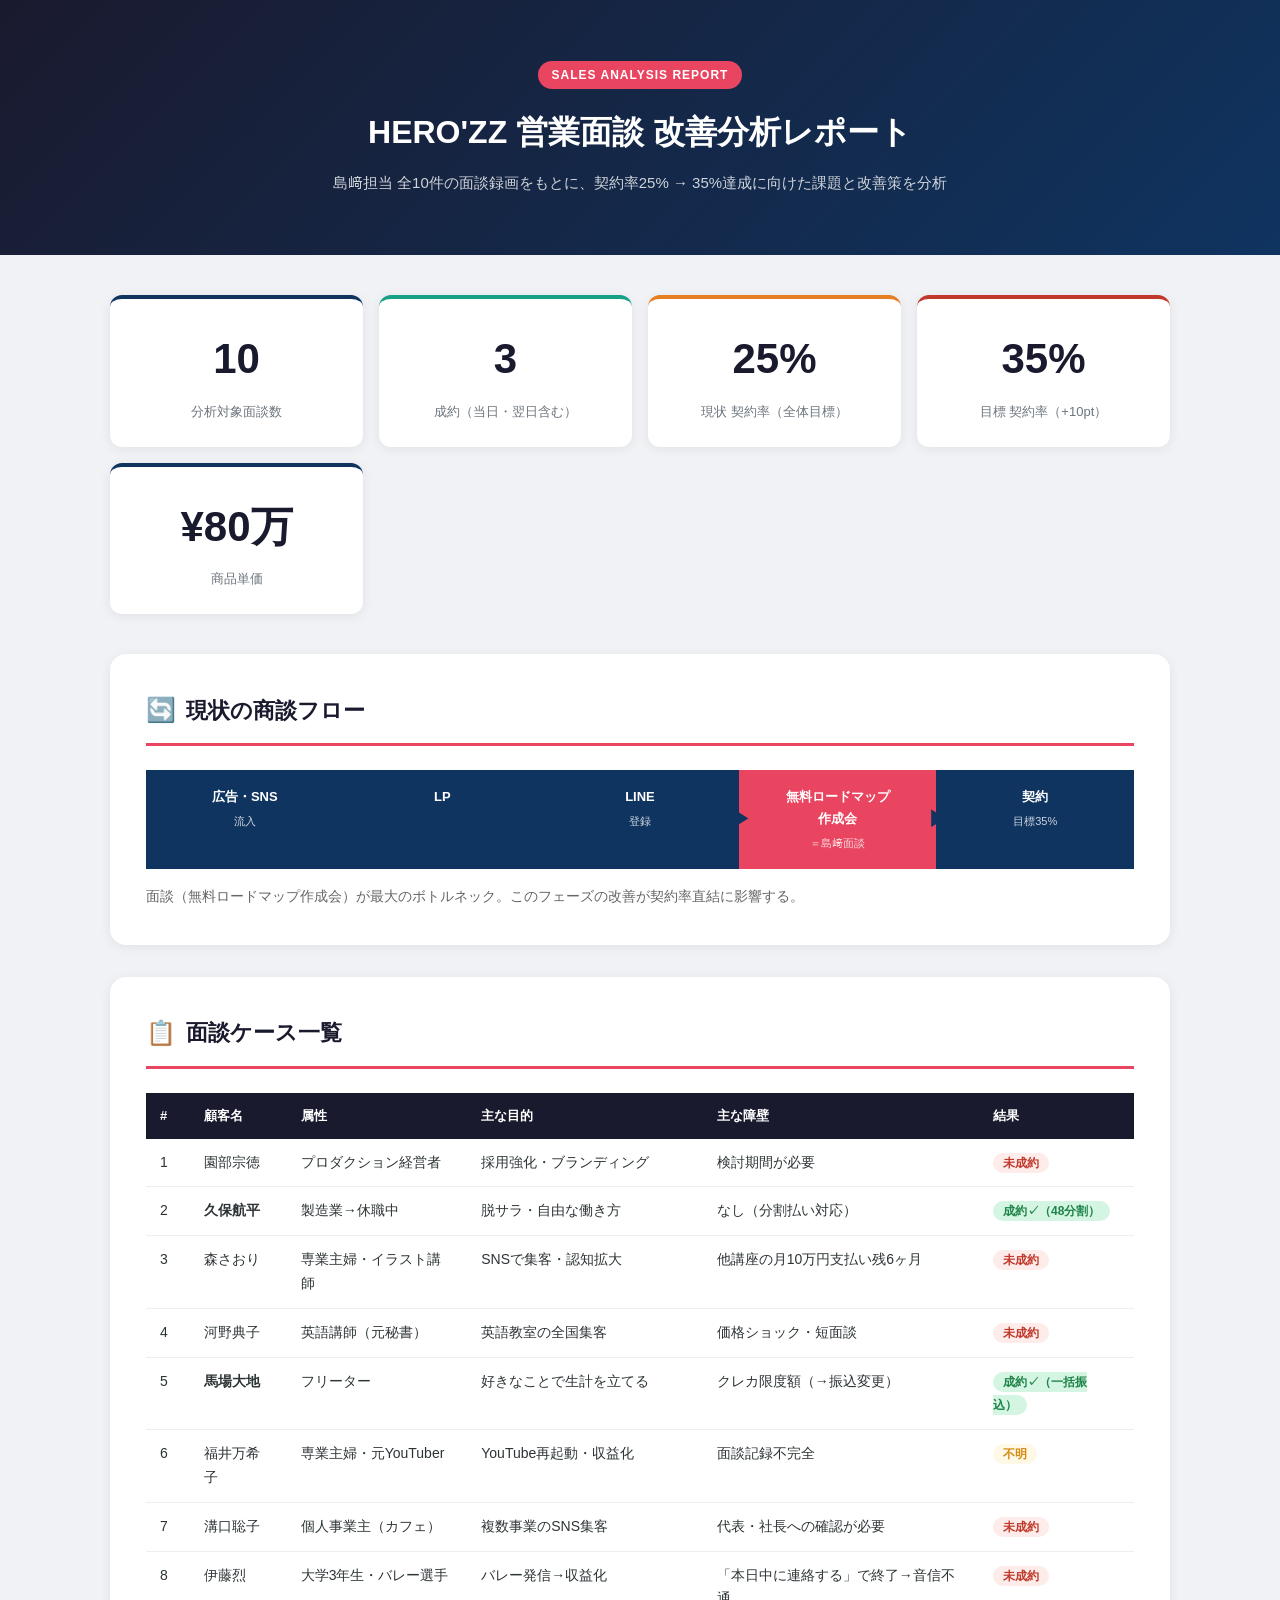
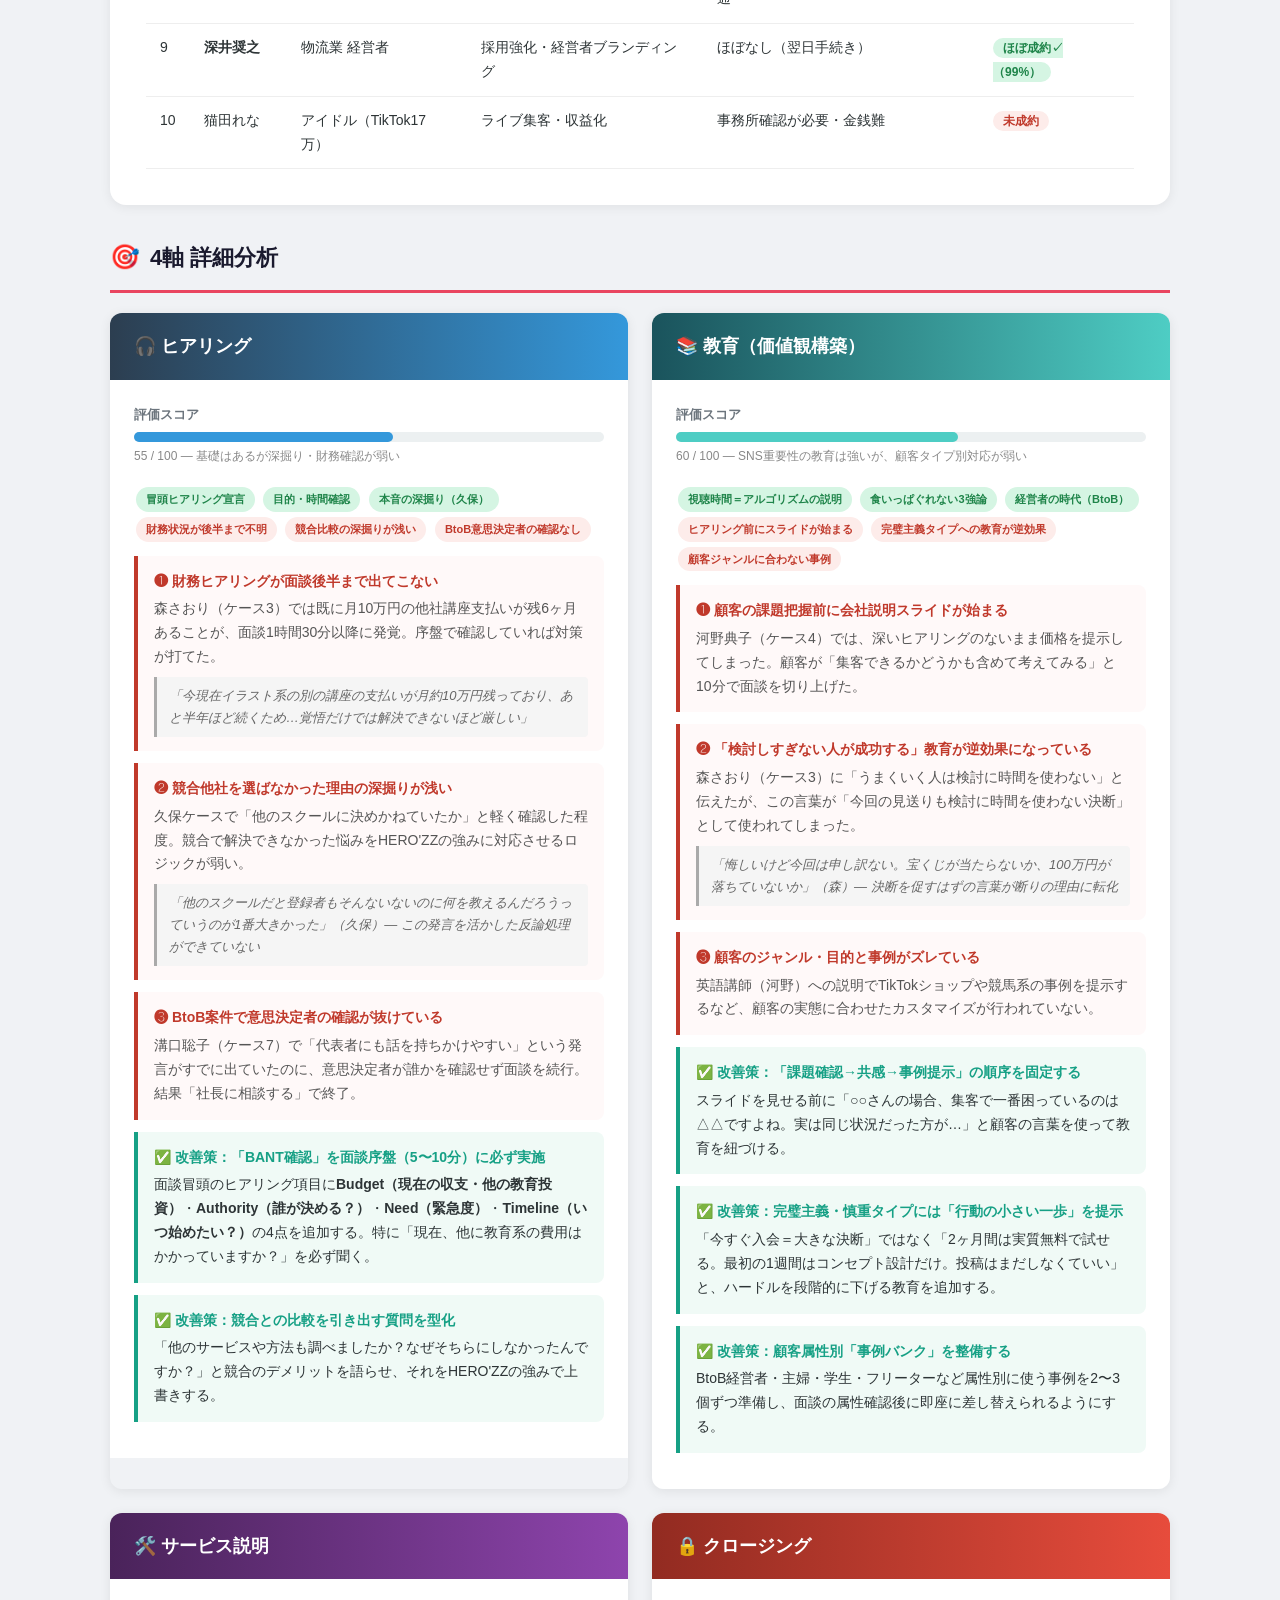
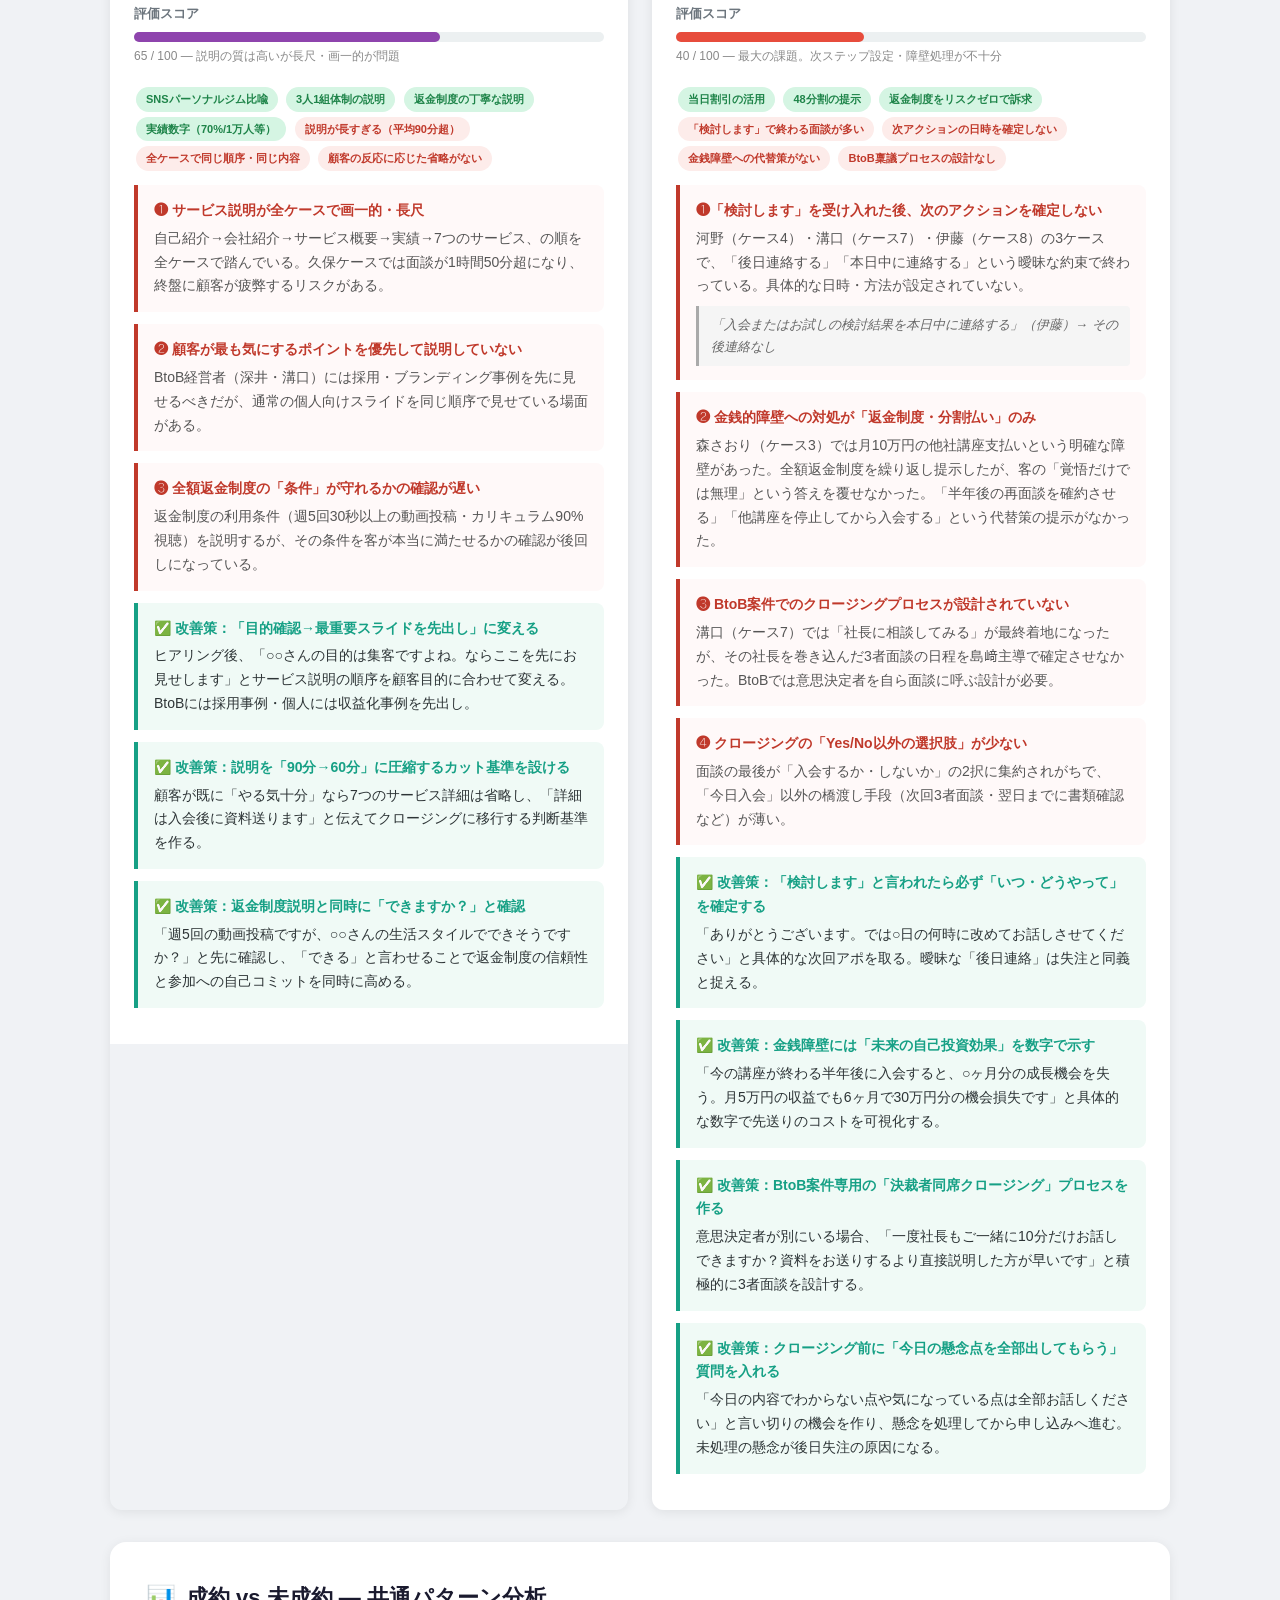
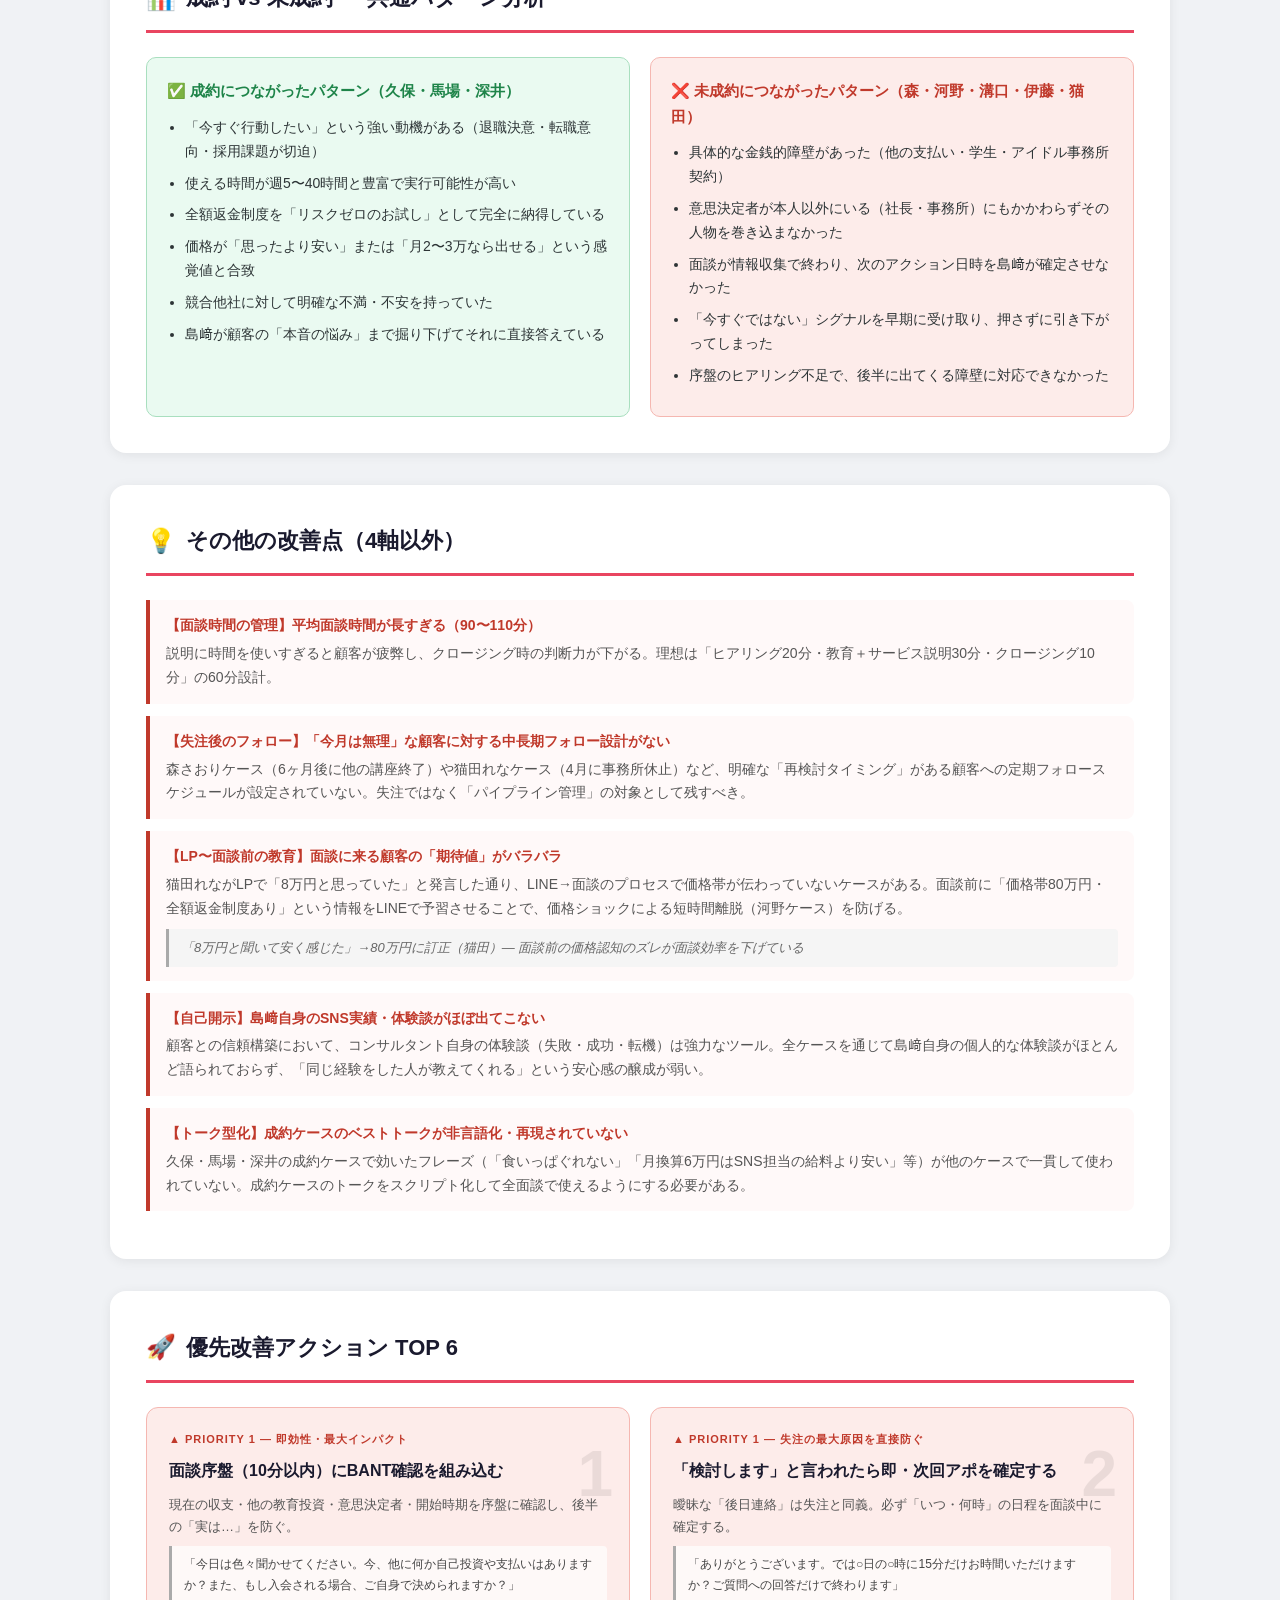
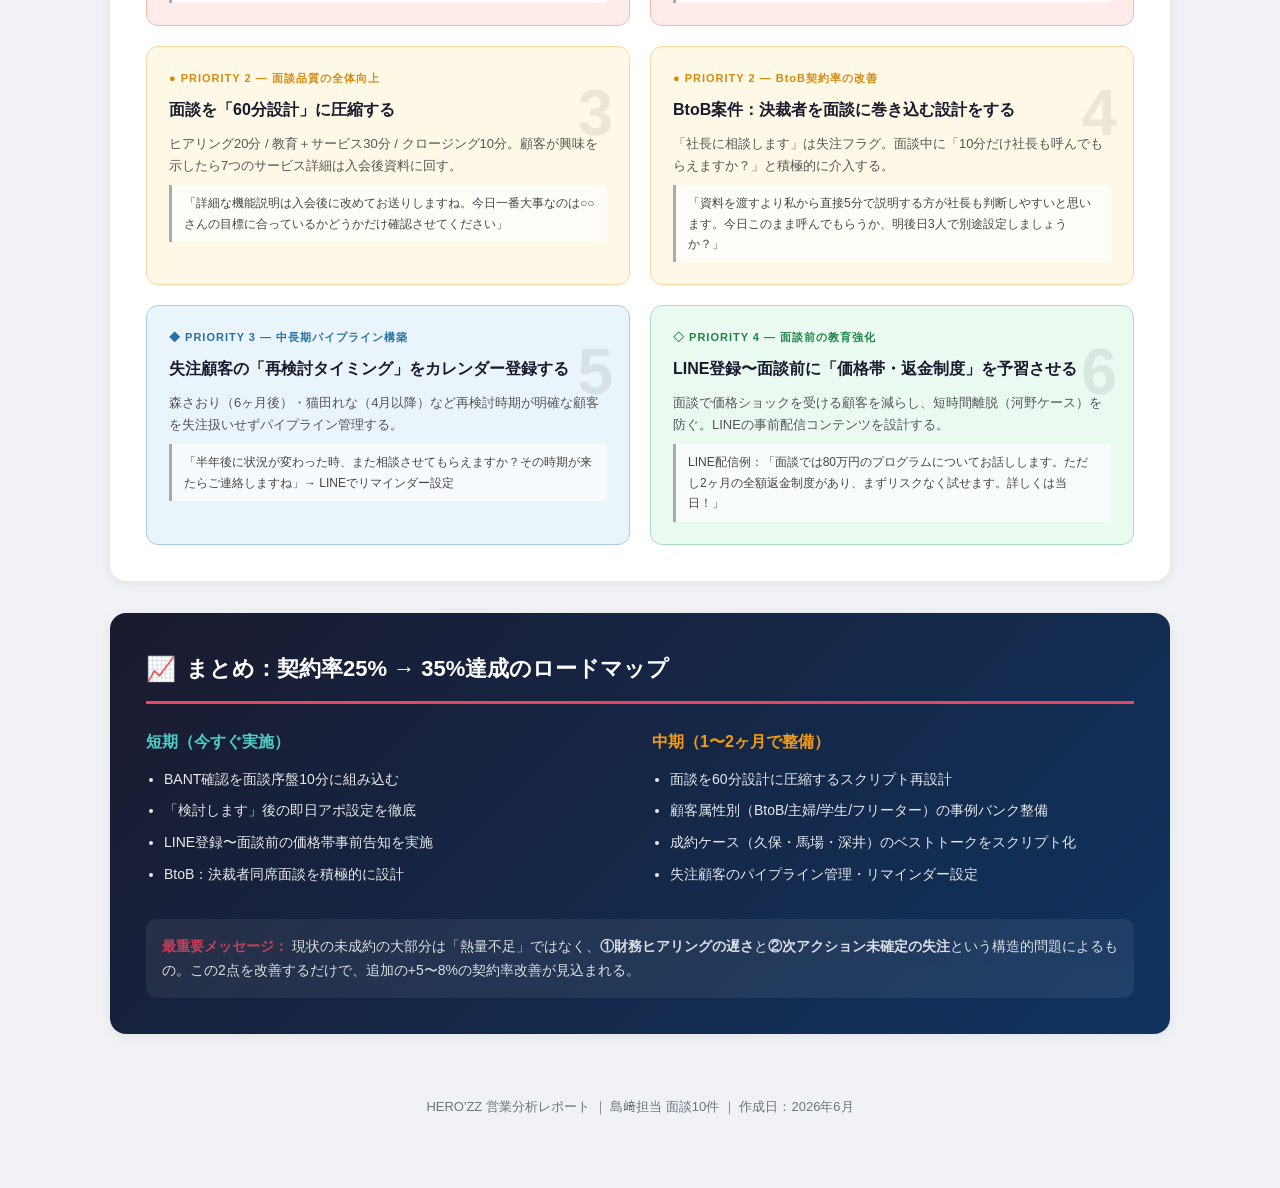
==== sales_analysis.html @ 43961b54 "Add HERO'ZZ sales analysis HTML report https://claude.ai/code/session_01P8mmA3ChrgS1FR6HqPWjvZ" ====
<!DOCTYPE html>
<html lang="ja">
<head>
  <meta charset="UTF-8">
  <meta name="viewport" content="width=device-width, initial-scale=1.0">
  <title>HERO'ZZ 営業分析レポート</title>
  <style>
    :root {
      --primary: #1a1a2e;
      --accent: #e94560;
      --accent2: #0f3460;
      --success: #16a085;
      --warning: #e67e22;
      --danger: #c0392b;
      --light: #f8f9fa;
      --gray: #6c757d;
      --border: #dee2e6;
    }
    * { box-sizing: border-box; margin: 0; padding: 0; }
    body {
      font-family: 'Hiragino Sans', 'Meiryo', sans-serif;
      background: #f0f2f5;
      color: #2d3436;
      line-height: 1.7;
    }
    /* ヘッダー */
    .hero {
      background: linear-gradient(135deg, var(--primary) 0%, var(--accent2) 100%);
      color: #fff;
      padding: 60px 40px;
      text-align: center;
    }
    .hero .badge {
      display: inline-block;
      background: var(--accent);
      color: #fff;
      font-size: 12px;
      font-weight: 700;
      padding: 4px 14px;
      border-radius: 20px;
      letter-spacing: 1px;
      margin-bottom: 16px;
    }
    .hero h1 { font-size: 32px; font-weight: 900; margin-bottom: 10px; }
    .hero p { font-size: 15px; opacity: 0.8; }

    /* コンテナ */
    .container { max-width: 1100px; margin: 0 auto; padding: 40px 20px; }

    /* KPI カード */
    .kpi-grid {
      display: grid;
      grid-template-columns: repeat(auto-fit, minmax(200px, 1fr));
      gap: 16px;
      margin-bottom: 40px;
    }
    .kpi-card {
      background: #fff;
      border-radius: 12px;
      padding: 24px;
      text-align: center;
      box-shadow: 0 2px 12px rgba(0,0,0,0.07);
      border-top: 4px solid var(--accent2);
    }
    .kpi-card.green { border-top-color: var(--success); }
    .kpi-card.orange { border-top-color: var(--warning); }
    .kpi-card.red { border-top-color: var(--danger); }
    .kpi-num { font-size: 42px; font-weight: 900; color: var(--primary); }
    .kpi-label { font-size: 13px; color: var(--gray); margin-top: 6px; }

    /* セクション */
    .section {
      background: #fff;
      border-radius: 16px;
      padding: 36px;
      margin-bottom: 32px;
      box-shadow: 0 2px 12px rgba(0,0,0,0.07);
    }
    .section-title {
      font-size: 22px;
      font-weight: 800;
      color: var(--primary);
      margin-bottom: 24px;
      padding-bottom: 12px;
      border-bottom: 3px solid var(--accent);
      display: flex;
      align-items: center;
      gap: 10px;
    }
    .section-title .icon { font-size: 24px; }

    /* 4軸カード */
    .axis-grid {
      display: grid;
      grid-template-columns: repeat(auto-fit, minmax(460px, 1fr));
      gap: 24px;
      margin-bottom: 32px;
    }
    .axis-card {
      border-radius: 12px;
      overflow: hidden;
      box-shadow: 0 2px 12px rgba(0,0,0,0.08);
    }
    .axis-header {
      padding: 18px 24px;
      color: #fff;
      font-weight: 800;
      font-size: 18px;
      display: flex;
      align-items: center;
      gap: 10px;
    }
    .axis-header.hearing { background: linear-gradient(90deg, #2c3e50, #3498db); }
    .axis-header.education { background: linear-gradient(90deg, #1a535c, #4ecdc4); }
    .axis-header.service { background: linear-gradient(90deg, #4a235a, #8e44ad); }
    .axis-header.closing { background: linear-gradient(90deg, #922b21, #e74c3c); }
    .axis-body { background: #fff; padding: 24px; }

    .score-bar-wrap { margin-bottom: 18px; }
    .score-label { font-size: 13px; font-weight: 700; color: var(--gray); margin-bottom: 6px; }
    .score-bar-bg { background: #ecf0f1; border-radius: 6px; height: 10px; }
    .score-bar { height: 10px; border-radius: 6px; }
    .score-bar.hearing { background: #3498db; }
    .score-bar.education { background: #4ecdc4; }
    .score-bar.service { background: #8e44ad; }
    .score-bar.closing { background: #e74c3c; }

    .tag { display: inline-block; font-size: 11px; font-weight: 700; padding: 3px 10px; border-radius: 20px; margin: 2px; }
    .tag.good { background: #d5f5e3; color: #1e8449; }
    .tag.bad { background: #fdecea; color: #c0392b; }

    /* 問題点リスト */
    .issue-list { list-style: none; }
    .issue-list li {
      padding: 14px 16px;
      border-left: 4px solid var(--danger);
      background: #fff9f9;
      border-radius: 0 8px 8px 0;
      margin-bottom: 12px;
      font-size: 14px;
    }
    .issue-list li .issue-title { font-weight: 800; color: var(--danger); margin-bottom: 4px; }
    .issue-list li .issue-detail { color: #555; }
    .issue-list li .quote {
      margin-top: 8px;
      background: #f5f5f5;
      border-left: 3px solid #aaa;
      padding: 8px 12px;
      font-size: 13px;
      color: #666;
      border-radius: 0 4px 4px 0;
      font-style: italic;
    }

    /* 改善策リスト */
    .improve-list { list-style: none; }
    .improve-list li {
      padding: 14px 16px;
      border-left: 4px solid var(--success);
      background: #f0faf6;
      border-radius: 0 8px 8px 0;
      margin-bottom: 12px;
      font-size: 14px;
    }
    .improve-list li .improve-title { font-weight: 800; color: var(--success); margin-bottom: 4px; }

    /* ケーステーブル */
    table { width: 100%; border-collapse: collapse; font-size: 14px; }
    th {
      background: var(--primary);
      color: #fff;
      padding: 12px 14px;
      text-align: left;
      font-size: 13px;
    }
    td { padding: 12px 14px; border-bottom: 1px solid #eee; vertical-align: top; }
    tr:hover { background: #fafafa; }
    .badge-success { background: #d5f5e3; color: #1e8449; padding: 3px 10px; border-radius: 20px; font-size: 12px; font-weight: 700; }
    .badge-fail { background: #fdecea; color: #c0392b; padding: 3px 10px; border-radius: 20px; font-size: 12px; font-weight: 700; }
    .badge-pending { background: #fef9e7; color: #d68910; padding: 3px 10px; border-radius: 20px; font-size: 12px; font-weight: 700; }

    /* パターン */
    .pattern-grid {
      display: grid;
      grid-template-columns: 1fr 1fr;
      gap: 20px;
    }
    .pattern-box {
      border-radius: 10px;
      padding: 20px;
    }
    .pattern-box.success-box { background: #eafaf1; border: 1px solid #a9dfbf; }
    .pattern-box.fail-box { background: #fdecea; border: 1px solid #f5b7b1; }
    .pattern-box h4 { font-size: 15px; font-weight: 800; margin-bottom: 12px; }
    .pattern-box h4.s { color: #1e8449; }
    .pattern-box h4.f { color: #c0392b; }
    .pattern-box ul { padding-left: 18px; font-size: 14px; }
    .pattern-box ul li { margin-bottom: 8px; }

    /* 優先改善アクション */
    .action-grid {
      display: grid;
      grid-template-columns: repeat(auto-fit, minmax(320px, 1fr));
      gap: 20px;
    }
    .action-card {
      border-radius: 12px;
      padding: 22px;
      position: relative;
      overflow: hidden;
    }
    .action-card::before {
      content: attr(data-num);
      position: absolute;
      right: 16px;
      top: 12px;
      font-size: 64px;
      font-weight: 900;
      opacity: 0.07;
      color: #000;
    }
    .action-card.p1 { background: #fdecea; border: 1px solid #f5b7b1; }
    .action-card.p2 { background: #fef9e7; border: 1px solid #fad7a0; }
    .action-card.p3 { background: #eaf4fb; border: 1px solid #a9cce3; }
    .action-card.p4 { background: #eafaf1; border: 1px solid #a9dfbf; }
    .action-card .priority { font-size: 11px; font-weight: 700; letter-spacing: 1px; margin-bottom: 8px; }
    .action-card.p1 .priority { color: #c0392b; }
    .action-card.p2 .priority { color: #d68910; }
    .action-card.p3 .priority { color: #2471a3; }
    .action-card.p4 .priority { color: #1e8449; }
    .action-card h4 { font-size: 16px; font-weight: 800; margin-bottom: 10px; color: var(--primary); }
    .action-card p { font-size: 13px; color: #555; margin-bottom: 8px; }
    .action-card .script { background: rgba(255,255,255,0.7); border-left: 3px solid #aaa; padding: 8px 12px; font-size: 12px; color: #444; border-radius: 0 4px 4px 0; margin-top: 8px; }

    /* フロー */
    .flow-wrap { overflow-x: auto; }
    .flow { display: flex; align-items: stretch; gap: 0; min-width: 700px; }
    .flow-step {
      flex: 1;
      background: var(--accent2);
      color: #fff;
      padding: 16px 14px;
      text-align: center;
      font-size: 13px;
      font-weight: 700;
      position: relative;
    }
    .flow-step::after {
      content: '▶';
      position: absolute;
      right: -12px;
      top: 50%;
      transform: translateY(-50%);
      color: var(--accent2);
      font-size: 20px;
      z-index: 2;
    }
    .flow-step:last-child::after { display: none; }
    .flow-step .sub { font-size: 11px; font-weight: 400; opacity: 0.8; margin-top: 4px; }
    .flow-step.highlight { background: var(--accent); }

    /* スコアサマリ */
    .score-summary {
      display: flex;
      gap: 12px;
      flex-wrap: wrap;
      margin-bottom: 20px;
    }
    .score-chip {
      display: flex;
      align-items: center;
      gap: 8px;
      background: #f8f9fa;
      border-radius: 8px;
      padding: 10px 16px;
      font-size: 14px;
    }
    .score-chip .num { font-size: 24px; font-weight: 900; }
    .score-chip .num.hearing { color: #3498db; }
    .score-chip .num.education { color: #4ecdc4; }
    .score-chip .num.service { color: #8e44ad; }
    .score-chip .num.closing { color: #e74c3c; }

    footer {
      text-align: center;
      padding: 30px;
      color: var(--gray);
      font-size: 13px;
    }

    @media (max-width: 768px) {
      .axis-grid { grid-template-columns: 1fr; }
      .pattern-grid { grid-template-columns: 1fr; }
      .hero h1 { font-size: 22px; }
      .section { padding: 20px; }
    }
  </style>
</head>
<body>

<div class="hero">
  <div class="badge">SALES ANALYSIS REPORT</div>
  <h1>HERO'ZZ 営業面談 改善分析レポート</h1>
  <p>島﨑担当 全10件の面談録画をもとに、契約率25% → 35%達成に向けた課題と改善策を分析</p>
</div>

<div class="container">

  <!-- KPI -->
  <div class="kpi-grid">
    <div class="kpi-card">
      <div class="kpi-num">10</div>
      <div class="kpi-label">分析対象面談数</div>
    </div>
    <div class="kpi-card green">
      <div class="kpi-num">3</div>
      <div class="kpi-label">成約（当日・翌日含む）</div>
    </div>
    <div class="kpi-card orange">
      <div class="kpi-num">25%</div>
      <div class="kpi-label">現状 契約率（全体目標）</div>
    </div>
    <div class="kpi-card red">
      <div class="kpi-num">35%</div>
      <div class="kpi-label">目標 契約率（+10pt）</div>
    </div>
    <div class="kpi-card">
      <div class="kpi-num">¥80万</div>
      <div class="kpi-label">商品単価</div>
    </div>
  </div>

  <!-- 商談フロー -->
  <div class="section">
    <div class="section-title"><span class="icon">🔄</span>現状の商談フロー</div>
    <div class="flow-wrap">
      <div class="flow">
        <div class="flow-step">広告・SNS<div class="sub">流入</div></div>
        <div class="flow-step">LP</div>
        <div class="flow-step">LINE<div class="sub">登録</div></div>
        <div class="flow-step highlight">無料ロードマップ<br>作成会<div class="sub">＝島﨑面談</div></div>
        <div class="flow-step">契約<div class="sub">目標35%</div></div>
      </div>
    </div>
    <p style="margin-top:16px; font-size:14px; color:#666;">面談（無料ロードマップ作成会）が最大のボトルネック。このフェーズの改善が契約率直結に影響する。</p>
  </div>

  <!-- 成約/未成約ケース一覧 -->
  <div class="section">
    <div class="section-title"><span class="icon">📋</span>面談ケース一覧</div>
    <table>
      <thead>
        <tr>
          <th>#</th>
          <th>顧客名</th>
          <th>属性</th>
          <th>主な目的</th>
          <th>主な障壁</th>
          <th>結果</th>
        </tr>
      </thead>
      <tbody>
        <tr>
          <td>1</td>
          <td>園部宗徳</td>
          <td>プロダクション経営者</td>
          <td>採用強化・ブランディング</td>
          <td>検討期間が必要</td>
          <td><span class="badge-fail">未成約</span></td>
        </tr>
        <tr>
          <td>2</td>
          <td><strong>久保航平</strong></td>
          <td>製造業→休職中</td>
          <td>脱サラ・自由な働き方</td>
          <td>なし（分割払い対応）</td>
          <td><span class="badge-success">成約✓（48分割）</span></td>
        </tr>
        <tr>
          <td>3</td>
          <td>森さおり</td>
          <td>専業主婦・イラスト講師</td>
          <td>SNSで集客・認知拡大</td>
          <td>他講座の月10万円支払い残6ヶ月</td>
          <td><span class="badge-fail">未成約</span></td>
        </tr>
        <tr>
          <td>4</td>
          <td>河野典子</td>
          <td>英語講師（元秘書）</td>
          <td>英語教室の全国集客</td>
          <td>価格ショック・短面談</td>
          <td><span class="badge-fail">未成約</span></td>
        </tr>
        <tr>
          <td>5</td>
          <td><strong>馬場大地</strong></td>
          <td>フリーター</td>
          <td>好きなことで生計を立てる</td>
          <td>クレカ限度額（→振込変更）</td>
          <td><span class="badge-success">成約✓（一括振込）</span></td>
        </tr>
        <tr>
          <td>6</td>
          <td>福井万希子</td>
          <td>専業主婦・元YouTuber</td>
          <td>YouTube再起動・収益化</td>
          <td>面談記録不完全</td>
          <td><span class="badge-pending">不明</span></td>
        </tr>
        <tr>
          <td>7</td>
          <td>溝口聡子</td>
          <td>個人事業主（カフェ）</td>
          <td>複数事業のSNS集客</td>
          <td>代表・社長への確認が必要</td>
          <td><span class="badge-fail">未成約</span></td>
        </tr>
        <tr>
          <td>8</td>
          <td>伊藤烈</td>
          <td>大学3年生・バレー選手</td>
          <td>バレー発信→収益化</td>
          <td>「本日中に連絡する」で終了→音信不通</td>
          <td><span class="badge-fail">未成約</span></td>
        </tr>
        <tr>
          <td>9</td>
          <td><strong>深井奨之</strong></td>
          <td>物流業 経営者</td>
          <td>採用強化・経営者ブランディング</td>
          <td>ほぼなし（翌日手続き）</td>
          <td><span class="badge-success">ほぼ成約✓（99%）</span></td>
        </tr>
        <tr>
          <td>10</td>
          <td>猫田れな</td>
          <td>アイドル（TikTok17万）</td>
          <td>ライブ集客・収益化</td>
          <td>事務所確認が必要・金銭難</td>
          <td><span class="badge-fail">未成約</span></td>
        </tr>
      </tbody>
    </table>
  </div>

  <!-- 4軸分析 -->
  <div class="section-title" style="margin-bottom:20px;"><span class="icon">🎯</span>4軸 詳細分析</div>
  <div class="axis-grid">

    <!-- ヒアリング -->
    <div class="axis-card">
      <div class="axis-header hearing">🎧 ヒアリング</div>
      <div class="axis-body">
        <div class="score-bar-wrap">
          <div class="score-label">評価スコア</div>
          <div class="score-bar-bg"><div class="score-bar hearing" style="width:55%"></div></div>
          <div style="font-size:12px; color:#888; margin-top:4px;">55 / 100 ― 基礎はあるが深掘り・財務確認が弱い</div>
        </div>
        <div style="margin-bottom:12px;">
          <span class="tag good">冒頭ヒアリング宣言</span>
          <span class="tag good">目的・時間確認</span>
          <span class="tag good">本音の深掘り（久保）</span>
          <span class="tag bad">財務状況が後半まで不明</span>
          <span class="tag bad">競合比較の深掘りが浅い</span>
          <span class="tag bad">BtoB意思決定者の確認なし</span>
        </div>

        <ul class="issue-list">
          <li>
            <div class="issue-title">❶ 財務ヒアリングが面談後半まで出てこない</div>
            <div class="issue-detail">森さおり（ケース3）では既に月10万円の他社講座支払いが残6ヶ月あることが、面談1時間30分以降に発覚。序盤で確認していれば対策が打てた。</div>
            <div class="quote">「今現在イラスト系の別の講座の支払いが月約10万円残っており、あと半年ほど続くため…覚悟だけでは解決できないほど厳しい」</div>
          </li>
          <li>
            <div class="issue-title">❷ 競合他社を選ばなかった理由の深掘りが浅い</div>
            <div class="issue-detail">久保ケースで「他のスクールに決めかねていたか」と軽く確認した程度。競合で解決できなかった悩みをHERO'ZZの強みに対応させるロジックが弱い。</div>
            <div class="quote">「他のスクールだと登録者もそんないないのに何を教えるんだろうっていうのが1番大きかった」（久保）— この発言を活かした反論処理ができていない</div>
          </li>
          <li>
            <div class="issue-title">❸ BtoB案件で意思決定者の確認が抜けている</div>
            <div class="issue-detail">溝口聡子（ケース7）で「代表者にも話を持ちかけやすい」という発言がすでに出ていたのに、意思決定者が誰かを確認せず面談を続行。結果「社長に相談する」で終了。</div>
          </li>
        </ul>

        <ul class="improve-list">
          <li>
            <div class="improve-title">✅ 改善策：「BANT確認」を面談序盤（5〜10分）に必ず実施</div>
            面談冒頭のヒアリング項目に<strong>Budget（現在の収支・他の教育投資）</strong>・<strong>Authority（誰が決める？）</strong>・<strong>Need（緊急度）</strong>・<strong>Timeline（いつ始めたい？）</strong>の4点を追加する。特に「現在、他に教育系の費用はかかっていますか？」を必ず聞く。
          </li>
          <li>
            <div class="improve-title">✅ 改善策：競合との比較を引き出す質問を型化</div>
            「他のサービスや方法も調べましたか？なぜそちらにしなかったんですか？」と競合のデメリットを語らせ、それをHERO'ZZの強みで上書きする。
          </li>
        </ul>
      </div>
    </div>

    <!-- 教育 -->
    <div class="axis-card">
      <div class="axis-header education">📚 教育（価値観構築）</div>
      <div class="axis-body">
        <div class="score-bar-wrap">
          <div class="score-label">評価スコア</div>
          <div class="score-bar-bg"><div class="score-bar education" style="width:60%"></div></div>
          <div style="font-size:12px; color:#888; margin-top:4px;">60 / 100 ― SNS重要性の教育は強いが、顧客タイプ別対応が弱い</div>
        </div>
        <div style="margin-bottom:12px;">
          <span class="tag good">視聴時間＝アルゴリズムの説明</span>
          <span class="tag good">食いっぱぐれない3強論</span>
          <span class="tag good">経営者の時代（BtoB）</span>
          <span class="tag bad">ヒアリング前にスライドが始まる</span>
          <span class="tag bad">完璧主義タイプへの教育が逆効果</span>
          <span class="tag bad">顧客ジャンルに合わない事例</span>
        </div>

        <ul class="issue-list">
          <li>
            <div class="issue-title">❶ 顧客の課題把握前に会社説明スライドが始まる</div>
            <div class="issue-detail">河野典子（ケース4）では、深いヒアリングのないまま価格を提示してしまった。顧客が「集客できるかどうかも含めて考えてみる」と10分で面談を切り上げた。</div>
          </li>
          <li>
            <div class="issue-title">❷ 「検討しすぎない人が成功する」教育が逆効果になっている</div>
            <div class="issue-detail">森さおり（ケース3）に「うまくいく人は検討に時間を使わない」と伝えたが、この言葉が「今回の見送りも検討に時間を使わない決断」として使われてしまった。</div>
            <div class="quote">「悔しいけど今回は申し訳ない。宝くじが当たらないか、100万円が落ちていないか」（森）— 決断を促すはずの言葉が断りの理由に転化</div>
          </li>
          <li>
            <div class="issue-title">❸ 顧客のジャンル・目的と事例がズレている</div>
            <div class="issue-detail">英語講師（河野）への説明でTikTokショップや競馬系の事例を提示するなど、顧客の実態に合わせたカスタマイズが行われていない。</div>
          </li>
        </ul>

        <ul class="improve-list">
          <li>
            <div class="improve-title">✅ 改善策：「課題確認→共感→事例提示」の順序を固定する</div>
            スライドを見せる前に「○○さんの場合、集客で一番困っているのは△△ですよね。実は同じ状況だった方が…」と顧客の言葉を使って教育を紐づける。
          </li>
          <li>
            <div class="improve-title">✅ 改善策：完璧主義・慎重タイプには「行動の小さい一歩」を提示</div>
            「今すぐ入会＝大きな決断」ではなく「2ヶ月間は実質無料で試せる。最初の1週間はコンセプト設計だけ。投稿はまだしなくていい」と、ハードルを段階的に下げる教育を追加する。
          </li>
          <li>
            <div class="improve-title">✅ 改善策：顧客属性別「事例バンク」を整備する</div>
            BtoB経営者・主婦・学生・フリーターなど属性別に使う事例を2〜3個ずつ準備し、面談の属性確認後に即座に差し替えられるようにする。
          </li>
        </ul>
      </div>
    </div>

    <!-- サービス説明 -->
    <div class="axis-card">
      <div class="axis-header service">🛠️ サービス説明</div>
      <div class="axis-body">
        <div class="score-bar-wrap">
          <div class="score-label">評価スコア</div>
          <div class="score-bar-bg"><div class="score-bar service" style="width:65%"></div></div>
          <div style="font-size:12px; color:#888; margin-top:4px;">65 / 100 ― 説明の質は高いが長尺・画一的が問題</div>
        </div>
        <div style="margin-bottom:12px;">
          <span class="tag good">SNSパーソナルジム比喩</span>
          <span class="tag good">3人1組体制の説明</span>
          <span class="tag good">返金制度の丁寧な説明</span>
          <span class="tag good">実績数字（70%/1万人等）</span>
          <span class="tag bad">説明が長すぎる（平均90分超）</span>
          <span class="tag bad">全ケースで同じ順序・同じ内容</span>
          <span class="tag bad">顧客の反応に応じた省略がない</span>
        </div>

        <ul class="issue-list">
          <li>
            <div class="issue-title">❶ サービス説明が全ケースで画一的・長尺</div>
            <div class="issue-detail">自己紹介→会社紹介→サービス概要→実績→7つのサービス、の順を全ケースで踏んでいる。久保ケースでは面談が1時間50分超になり、終盤に顧客が疲弊するリスクがある。</div>
          </li>
          <li>
            <div class="issue-title">❷ 顧客が最も気にするポイントを優先して説明していない</div>
            <div class="issue-detail">BtoB経営者（深井・溝口）には採用・ブランディング事例を先に見せるべきだが、通常の個人向けスライドを同じ順序で見せている場面がある。</div>
          </li>
          <li>
            <div class="issue-title">❸ 全額返金制度の「条件」が守れるかの確認が遅い</div>
            <div class="issue-detail">返金制度の利用条件（週5回30秒以上の動画投稿・カリキュラム90%視聴）を説明するが、その条件を客が本当に満たせるかの確認が後回しになっている。</div>
          </li>
        </ul>

        <ul class="improve-list">
          <li>
            <div class="improve-title">✅ 改善策：「目的確認→最重要スライドを先出し」に変える</div>
            ヒアリング後、「○○さんの目的は集客ですよね。ならここを先にお見せします」とサービス説明の順序を顧客目的に合わせて変える。BtoBには採用事例・個人には収益化事例を先出し。
          </li>
          <li>
            <div class="improve-title">✅ 改善策：説明を「90分→60分」に圧縮するカット基準を設ける</div>
            顧客が既に「やる気十分」なら7つのサービス詳細は省略し、「詳細は入会後に資料送ります」と伝えてクロージングに移行する判断基準を作る。
          </li>
          <li>
            <div class="improve-title">✅ 改善策：返金制度説明と同時に「できますか？」と確認</div>
            「週5回の動画投稿ですが、○○さんの生活スタイルでできそうですか？」と先に確認し、「できる」と言わせることで返金制度の信頼性と参加への自己コミットを同時に高める。
          </li>
        </ul>
      </div>
    </div>

    <!-- クロージング -->
    <div class="axis-card">
      <div class="axis-header closing">🔒 クロージング</div>
      <div class="axis-body">
        <div class="score-bar-wrap">
          <div class="score-label">評価スコア</div>
          <div class="score-bar-bg"><div class="score-bar closing" style="width:40%"></div></div>
          <div style="font-size:12px; color:#888; margin-top:4px;">40 / 100 ― 最大の課題。次ステップ設定・障壁処理が不十分</div>
        </div>
        <div style="margin-bottom:12px;">
          <span class="tag good">当日割引の活用</span>
          <span class="tag good">48分割の提示</span>
          <span class="tag good">返金制度をリスクゼロで訴求</span>
          <span class="tag bad">「検討します」で終わる面談が多い</span>
          <span class="tag bad">次アクションの日時を確定しない</span>
          <span class="tag bad">金銭障壁への代替策がない</span>
          <span class="tag bad">BtoB稟議プロセスの設計なし</span>
        </div>

        <ul class="issue-list">
          <li>
            <div class="issue-title">❶「検討します」を受け入れた後、次のアクションを確定しない</div>
            <div class="issue-detail">河野（ケース4）・溝口（ケース7）・伊藤（ケース8）の3ケースで、「後日連絡する」「本日中に連絡する」という曖昧な約束で終わっている。具体的な日時・方法が設定されていない。</div>
            <div class="quote">「入会またはお試しの検討結果を本日中に連絡する」（伊藤）→ その後連絡なし</div>
          </li>
          <li>
            <div class="issue-title">❷ 金銭的障壁への対処が「返金制度・分割払い」のみ</div>
            <div class="issue-detail">森さおり（ケース3）では月10万円の他社講座支払いという明確な障壁があった。全額返金制度を繰り返し提示したが、客の「覚悟だけでは無理」という答えを覆せなかった。「半年後の再面談を確約させる」「他講座を停止してから入会する」という代替策の提示がなかった。</div>
          </li>
          <li>
            <div class="issue-title">❸ BtoB案件でのクロージングプロセスが設計されていない</div>
            <div class="issue-detail">溝口（ケース7）では「社長に相談してみる」が最終着地になったが、その社長を巻き込んだ3者面談の日程を島﨑主導で確定させなかった。BtoBでは意思決定者を自ら面談に呼ぶ設計が必要。</div>
          </li>
          <li>
            <div class="issue-title">❹ クロージングの「Yes/No以外の選択肢」が少ない</div>
            <div class="issue-detail">面談の最後が「入会するか・しないか」の2択に集約されがちで、「今日入会」以外の橋渡し手段（次回3者面談・翌日までに書類確認など）が薄い。</div>
          </li>
        </ul>

        <ul class="improve-list">
          <li>
            <div class="improve-title">✅ 改善策：「検討します」と言われたら必ず「いつ・どうやって」を確定する</div>
            「ありがとうございます。では○日の何時に改めてお話しさせてください」と具体的な次回アポを取る。曖昧な「後日連絡」は失注と同義と捉える。
          </li>
          <li>
            <div class="improve-title">✅ 改善策：金銭障壁には「未来の自己投資効果」を数字で示す</div>
            「今の講座が終わる半年後に入会すると、○ヶ月分の成長機会を失う。月5万円の収益でも6ヶ月で30万円分の機会損失です」と具体的な数字で先送りのコストを可視化する。
          </li>
          <li>
            <div class="improve-title">✅ 改善策：BtoB案件専用の「決裁者同席クロージング」プロセスを作る</div>
            意思決定者が別にいる場合、「一度社長もご一緒に10分だけお話しできますか？資料をお送りするより直接説明した方が早いです」と積極的に3者面談を設計する。
          </li>
          <li>
            <div class="improve-title">✅ 改善策：クロージング前に「今日の懸念点を全部出してもらう」質問を入れる</div>
            「今日の内容でわからない点や気になっている点は全部お話しください」と言い切りの機会を作り、懸念を処理してから申し込みへ進む。未処理の懸念が後日失注の原因になる。
          </li>
        </ul>
      </div>
    </div>

  </div><!-- /axis-grid -->

  <!-- 成約・未成約のパターン -->
  <div class="section">
    <div class="section-title"><span class="icon">📊</span>成約 vs 未成約 — 共通パターン分析</div>
    <div class="pattern-grid">
      <div class="pattern-box success-box">
        <h4 class="s">✅ 成約につながったパターン（久保・馬場・深井）</h4>
        <ul>
          <li>「今すぐ行動したい」という強い動機がある（退職決意・転職意向・採用課題が切迫）</li>
          <li>使える時間が週5〜40時間と豊富で実行可能性が高い</li>
          <li>全額返金制度を「リスクゼロのお試し」として完全に納得している</li>
          <li>価格が「思ったより安い」または「月2〜3万なら出せる」という感覚値と合致</li>
          <li>競合他社に対して明確な不満・不安を持っていた</li>
          <li>島﨑が顧客の「本音の悩み」まで掘り下げてそれに直接答えている</li>
        </ul>
      </div>
      <div class="pattern-box fail-box">
        <h4 class="f">❌ 未成約につながったパターン（森・河野・溝口・伊藤・猫田）</h4>
        <ul>
          <li>具体的な金銭的障壁があった（他の支払い・学生・アイドル事務所契約）</li>
          <li>意思決定者が本人以外にいる（社長・事務所）にもかかわらずその人物を巻き込まなかった</li>
          <li>面談が情報収集で終わり、次のアクション日時を島﨑が確定させなかった</li>
          <li>「今すぐではない」シグナルを早期に受け取り、押さずに引き下がってしまった</li>
          <li>序盤のヒアリング不足で、後半に出てくる障壁に対応できなかった</li>
        </ul>
      </div>
    </div>
  </div>

  <!-- その他の改善点 -->
  <div class="section">
    <div class="section-title"><span class="icon">💡</span>その他の改善点（4軸以外）</div>
    <ul class="issue-list">
      <li>
        <div class="issue-title">【面談時間の管理】平均面談時間が長すぎる（90〜110分）</div>
        <div class="issue-detail">説明に時間を使いすぎると顧客が疲弊し、クロージング時の判断力が下がる。理想は「ヒアリング20分・教育＋サービス説明30分・クロージング10分」の60分設計。</div>
      </li>
      <li>
        <div class="issue-title">【失注後のフォロー】「今月は無理」な顧客に対する中長期フォロー設計がない</div>
        <div class="issue-detail">森さおりケース（6ヶ月後に他の講座終了）や猫田れなケース（4月に事務所休止）など、明確な「再検討タイミング」がある顧客への定期フォロースケジュールが設定されていない。失注ではなく「パイプライン管理」の対象として残すべき。</div>
      </li>
      <li>
        <div class="issue-title">【LP〜面談前の教育】面談に来る顧客の「期待値」がバラバラ</div>
        <div class="issue-detail">猫田れながLPで「8万円と思っていた」と発言した通り、LINE→面談のプロセスで価格帯が伝わっていないケースがある。面談前に「価格帯80万円・全額返金制度あり」という情報をLINEで予習させることで、価格ショックによる短時間離脱（河野ケース）を防げる。</div>
        <div class="quote">「8万円と聞いて安く感じた」→80万円に訂正（猫田）― 面談前の価格認知のズレが面談効率を下げている</div>
      </li>
      <li>
        <div class="issue-title">【自己開示】島﨑自身のSNS実績・体験談がほぼ出てこない</div>
        <div class="issue-detail">顧客との信頼構築において、コンサルタント自身の体験談（失敗・成功・転機）は強力なツール。全ケースを通じて島﨑自身の個人的な体験談がほとんど語られておらず、「同じ経験をした人が教えてくれる」という安心感の醸成が弱い。</div>
      </li>
      <li>
        <div class="issue-title">【トーク型化】成約ケースのベストトークが非言語化・再現されていない</div>
        <div class="issue-detail">久保・馬場・深井の成約ケースで効いたフレーズ（「食いっぱぐれない」「月換算6万円はSNS担当の給料より安い」等）が他のケースで一貫して使われていない。成約ケースのトークをスクリプト化して全面談で使えるようにする必要がある。</div>
      </li>
    </ul>
  </div>

  <!-- 優先改善アクション -->
  <div class="section">
    <div class="section-title"><span class="icon">🚀</span>優先改善アクション TOP 6</div>
    <div class="action-grid">

      <div class="action-card p1" data-num="1">
        <div class="priority">▲ PRIORITY 1 — 即効性・最大インパクト</div>
        <h4>面談序盤（10分以内）にBANT確認を組み込む</h4>
        <p>現在の収支・他の教育投資・意思決定者・開始時期を序盤に確認し、後半の「実は…」を防ぐ。</p>
        <div class="script">「今日は色々聞かせてください。今、他に何か自己投資や支払いはありますか？また、もし入会される場合、ご自身で決められますか？」</div>
      </div>

      <div class="action-card p1" data-num="2">
        <div class="priority">▲ PRIORITY 1 — 失注の最大原因を直接防ぐ</div>
        <h4>「検討します」と言われたら即・次回アポを確定する</h4>
        <p>曖昧な「後日連絡」は失注と同義。必ず「いつ・何時」の日程を面談中に確定する。</p>
        <div class="script">「ありがとうございます。では○日の○時に15分だけお時間いただけますか？ご質問への回答だけで終わります」</div>
      </div>

      <div class="action-card p2" data-num="3">
        <div class="priority">● PRIORITY 2 — 面談品質の全体向上</div>
        <h4>面談を「60分設計」に圧縮する</h4>
        <p>ヒアリング20分 / 教育＋サービス30分 / クロージング10分。顧客が興味を示したら7つのサービス詳細は入会後資料に回す。</p>
        <div class="script">「詳細な機能説明は入会後に改めてお送りしますね。今日一番大事なのは○○さんの目標に合っているかどうかだけ確認させてください」</div>
      </div>

      <div class="action-card p2" data-num="4">
        <div class="priority">● PRIORITY 2 — BtoB契約率の改善</div>
        <h4>BtoB案件：決裁者を面談に巻き込む設計をする</h4>
        <p>「社長に相談します」は失注フラグ。面談中に「10分だけ社長も呼んでもらえますか？」と積極的に介入する。</p>
        <div class="script">「資料を渡すより私から直接5分で説明する方が社長も判断しやすいと思います。今日このまま呼んでもらうか、明後日3人で別途設定しましょうか？」</div>
      </div>

      <div class="action-card p3" data-num="5">
        <div class="priority">◆ PRIORITY 3 — 中長期パイプライン構築</div>
        <h4>失注顧客の「再検討タイミング」をカレンダー登録する</h4>
        <p>森さおり（6ヶ月後）・猫田れな（4月以降）など再検討時期が明確な顧客を失注扱いせずパイプライン管理する。</p>
        <div class="script">「半年後に状況が変わった時、また相談させてもらえますか？その時期が来たらご連絡しますね」→ LINEでリマインダー設定</div>
      </div>

      <div class="action-card p4" data-num="6">
        <div class="priority">◇ PRIORITY 4 — 面談前の教育強化</div>
        <h4>LINE登録〜面談前に「価格帯・返金制度」を予習させる</h4>
        <p>面談で価格ショックを受ける顧客を減らし、短時間離脱（河野ケース）を防ぐ。LINEの事前配信コンテンツを設計する。</p>
        <div class="script">LINE配信例：「面談では80万円のプログラムについてお話しします。ただし2ヶ月の全額返金制度があり、まずリスクなく試せます。詳しくは当日！」</div>
      </div>

    </div>
  </div>

  <!-- まとめ -->
  <div class="section" style="background: linear-gradient(135deg, #1a1a2e 0%, #0f3460 100%); color: #fff;">
    <div class="section-title" style="color:#fff; border-bottom-color: #e94560;">
      <span class="icon">📈</span>まとめ：契約率25% → 35%達成のロードマップ
    </div>
    <div style="display:grid; grid-template-columns: 1fr 1fr; gap:24px; margin-top:8px;">
      <div>
        <h4 style="color:#4ecdc4; margin-bottom:12px; font-size:16px;">短期（今すぐ実施）</h4>
        <ul style="font-size:14px; padding-left:18px; opacity:0.9;">
          <li style="margin-bottom:8px;">BANT確認を面談序盤10分に組み込む</li>
          <li style="margin-bottom:8px;">「検討します」後の即日アポ設定を徹底</li>
          <li style="margin-bottom:8px;">LINE登録〜面談前の価格帯事前告知を実施</li>
          <li style="margin-bottom:8px;">BtoB：決裁者同席面談を積極的に設計</li>
        </ul>
      </div>
      <div>
        <h4 style="color:#f39c12; margin-bottom:12px; font-size:16px;">中期（1〜2ヶ月で整備）</h4>
        <ul style="font-size:14px; padding-left:18px; opacity:0.9;">
          <li style="margin-bottom:8px;">面談を60分設計に圧縮するスクリプト再設計</li>
          <li style="margin-bottom:8px;">顧客属性別（BtoB/主婦/学生/フリーター）の事例バンク整備</li>
          <li style="margin-bottom:8px;">成約ケース（久保・馬場・深井）のベストトークをスクリプト化</li>
          <li style="margin-bottom:8px;">失注顧客のパイプライン管理・リマインダー設定</li>
        </ul>
      </div>
    </div>
    <div style="margin-top:24px; padding:16px; background:rgba(255,255,255,0.08); border-radius:10px; font-size:14px; opacity:0.85;">
      <strong style="color:#e94560;">最重要メッセージ：</strong> 現状の未成約の大部分は「熱量不足」ではなく、<strong>①財務ヒアリングの遅さ</strong>と<strong>②次アクション未確定の失注</strong>という構造的問題によるもの。この2点を改善するだけで、追加の+5〜8%の契約率改善が見込まれる。
    </div>
  </div>

  <footer>HERO'ZZ 営業分析レポート ｜ 島﨑担当 面談10件 ｜ 作成日：2026年6月</footer>

</div>
</body>
</html>
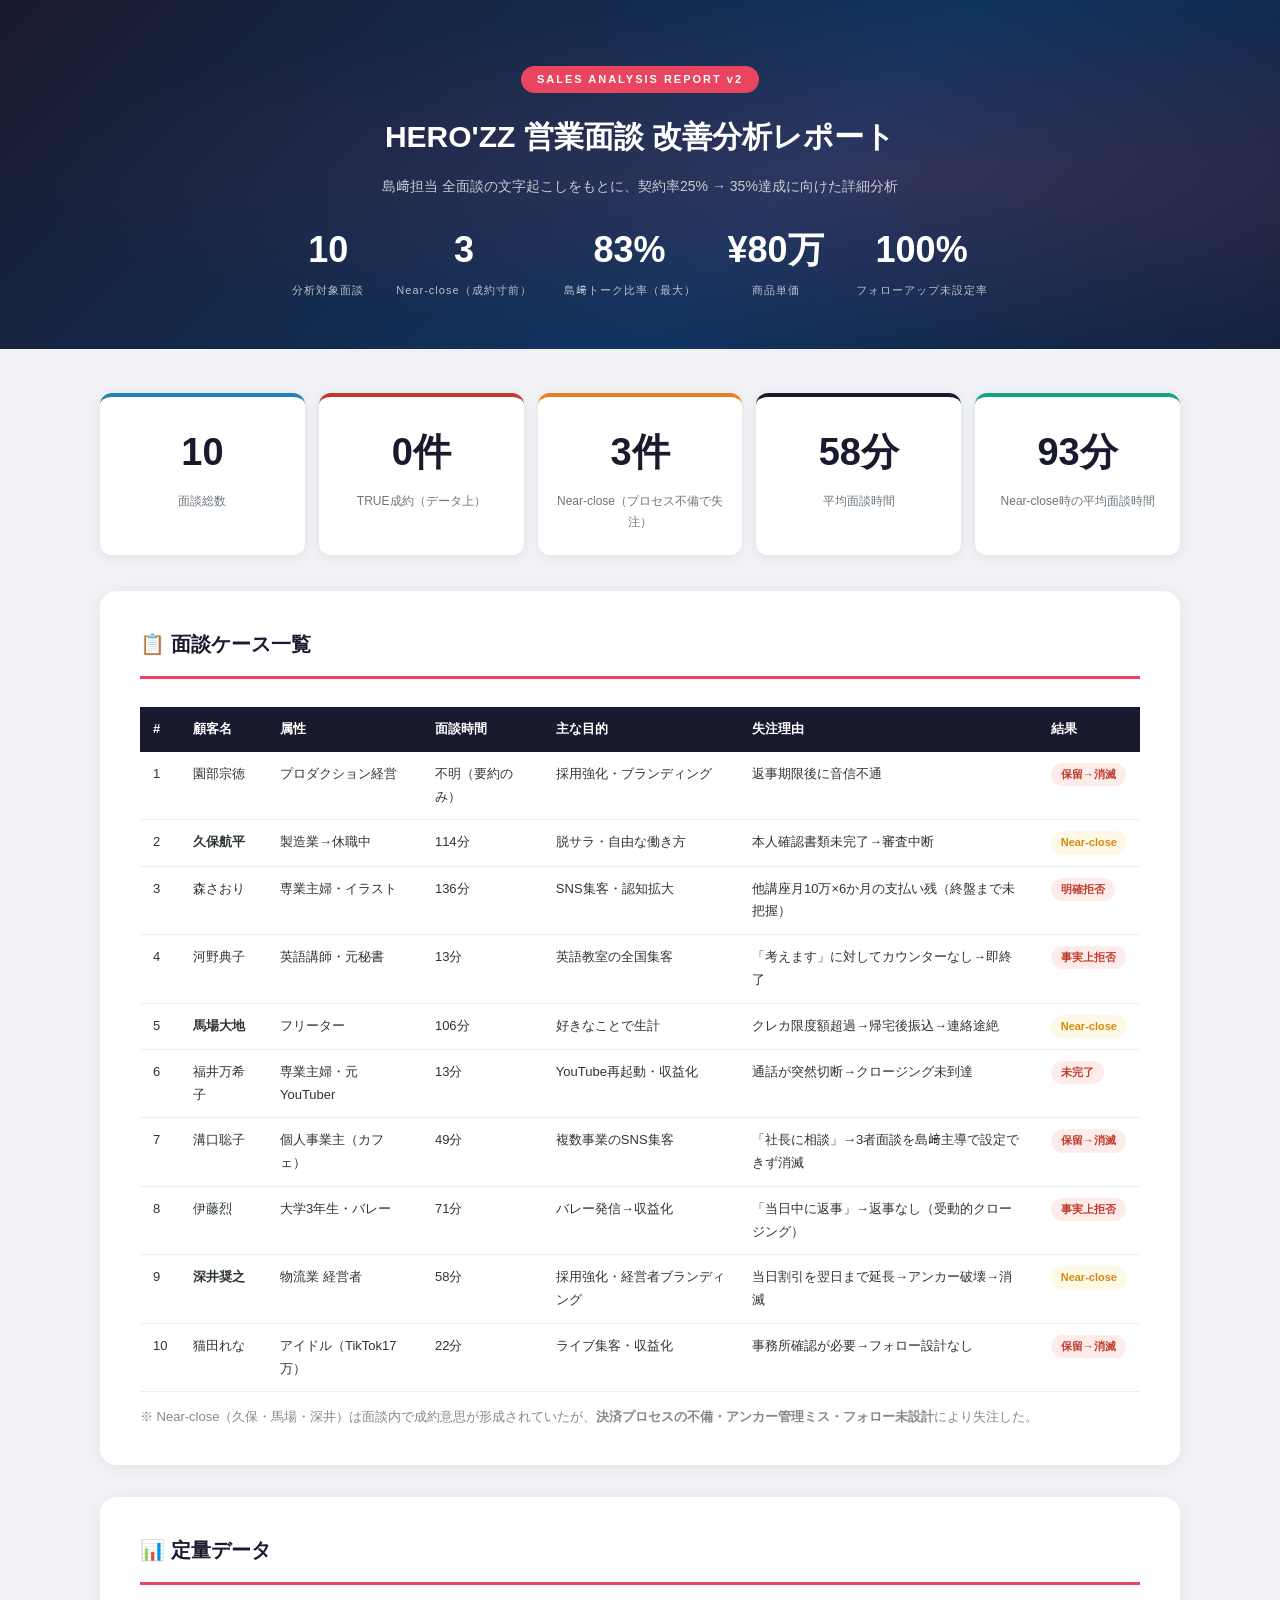
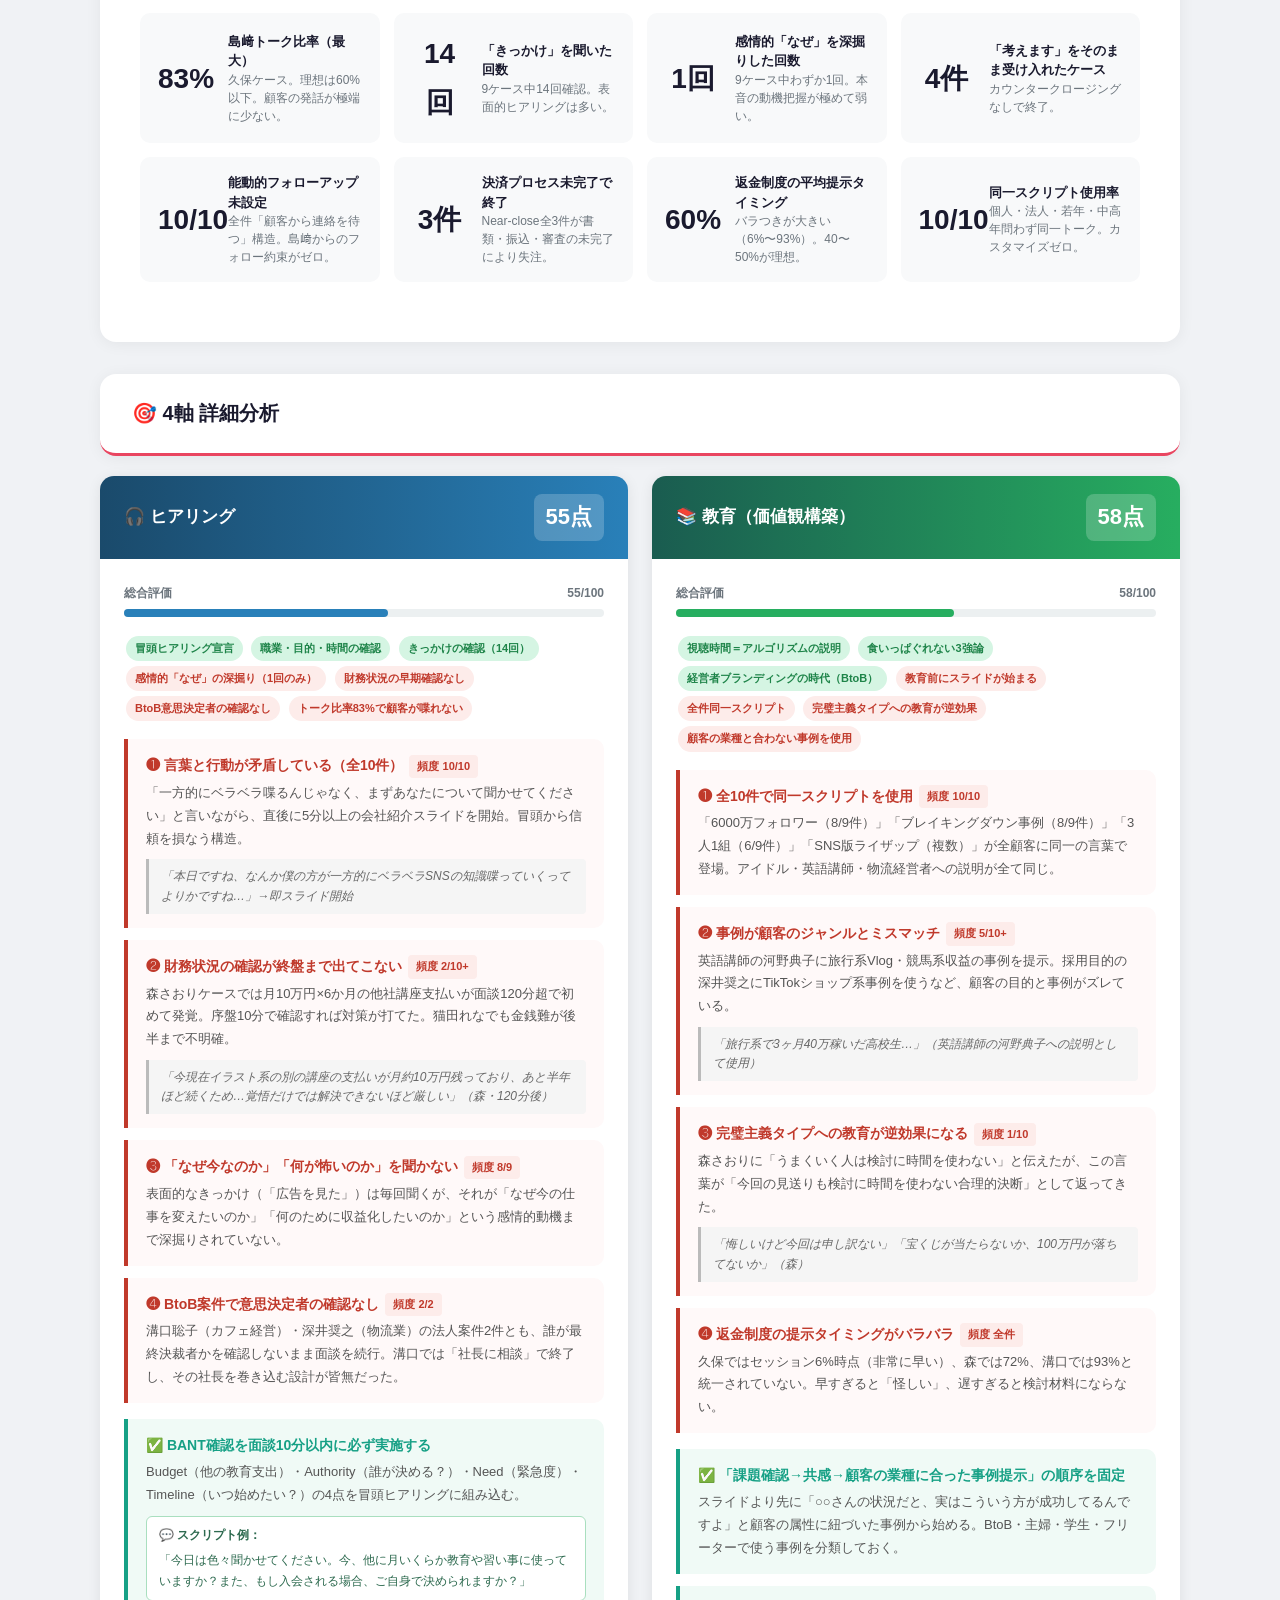
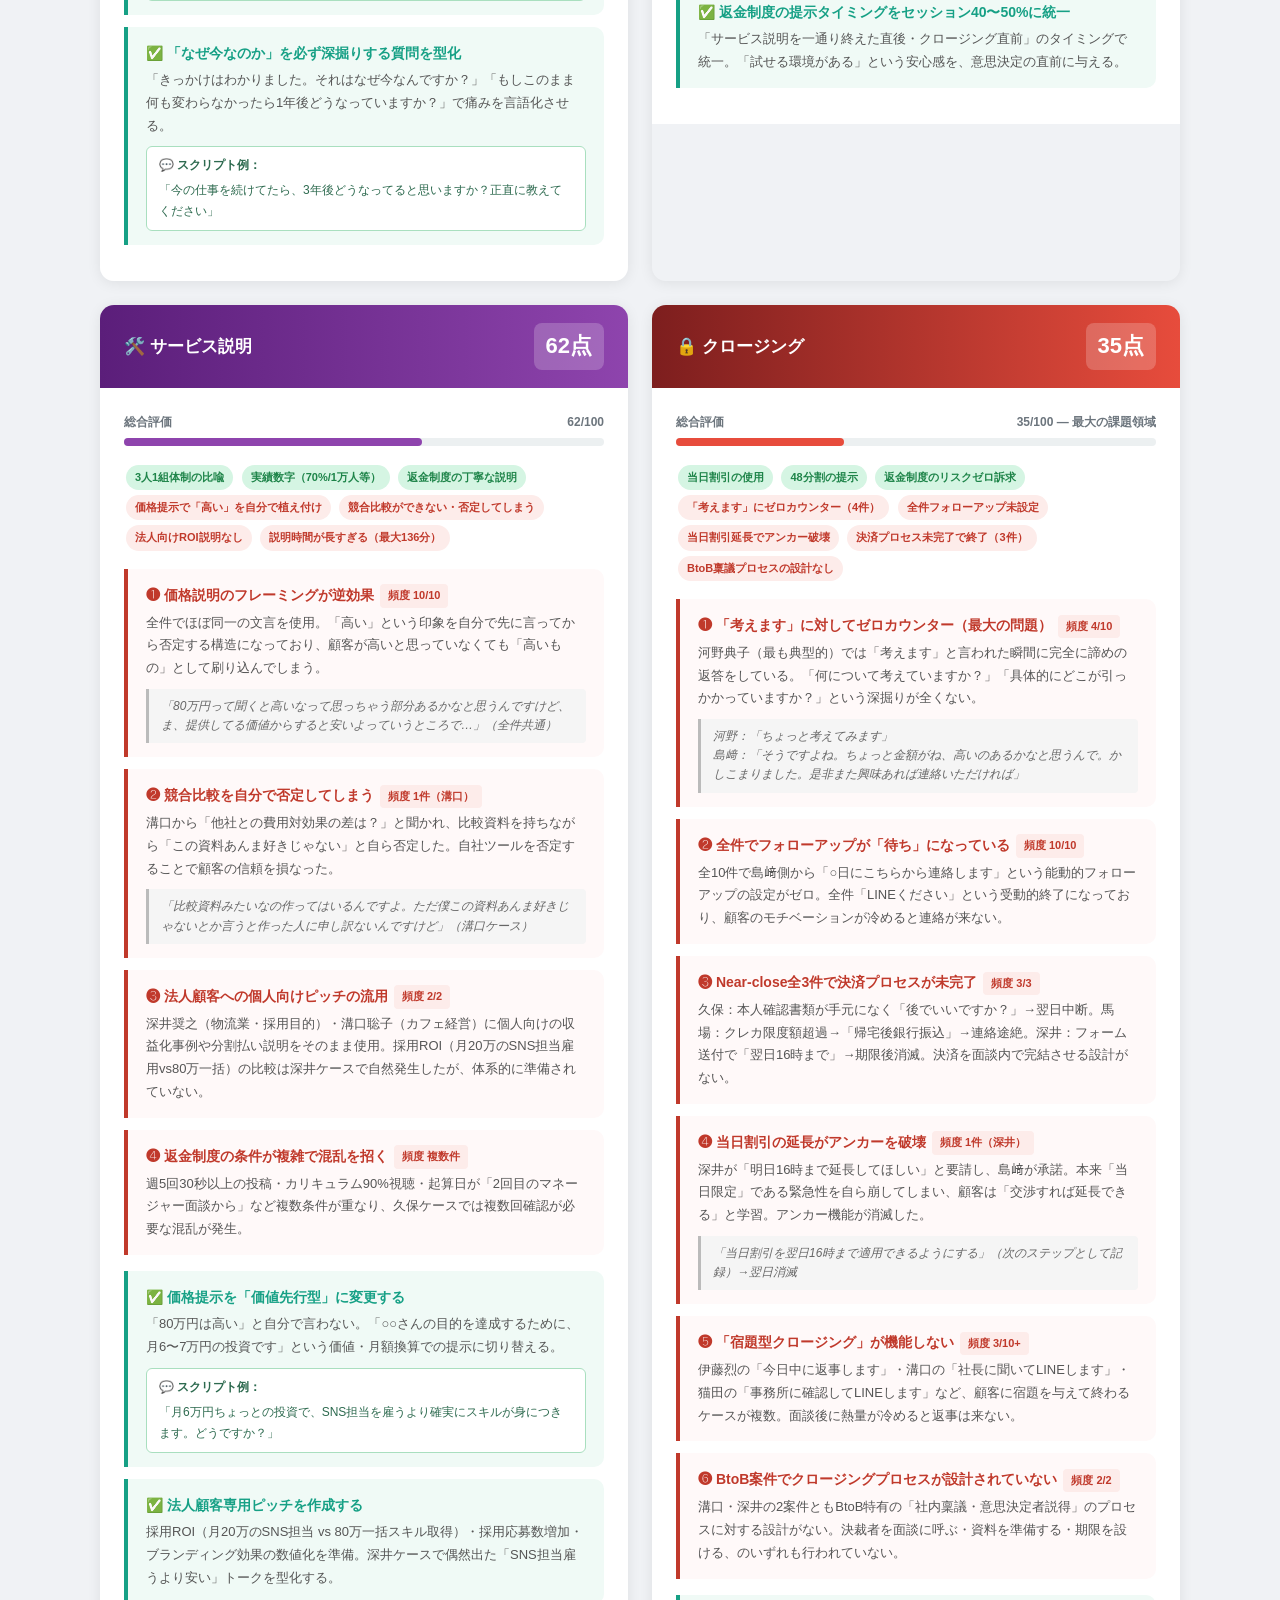
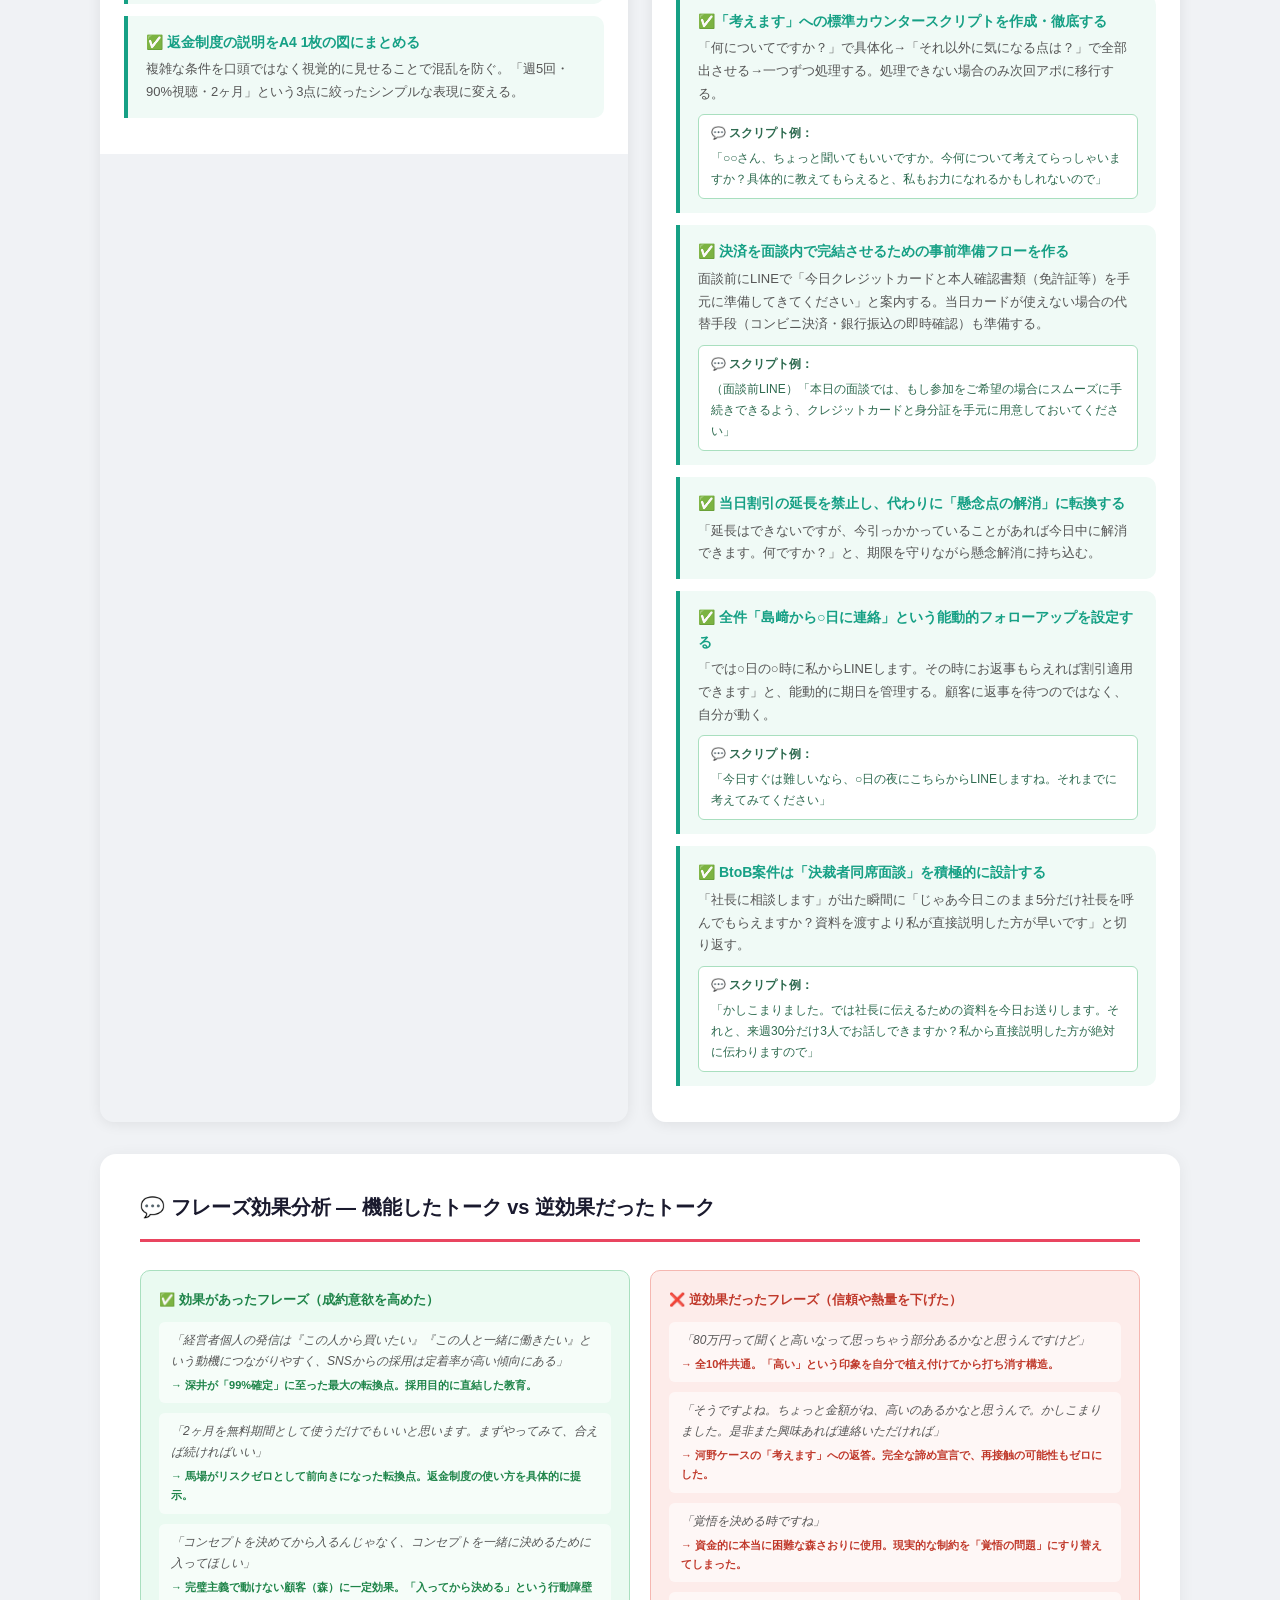
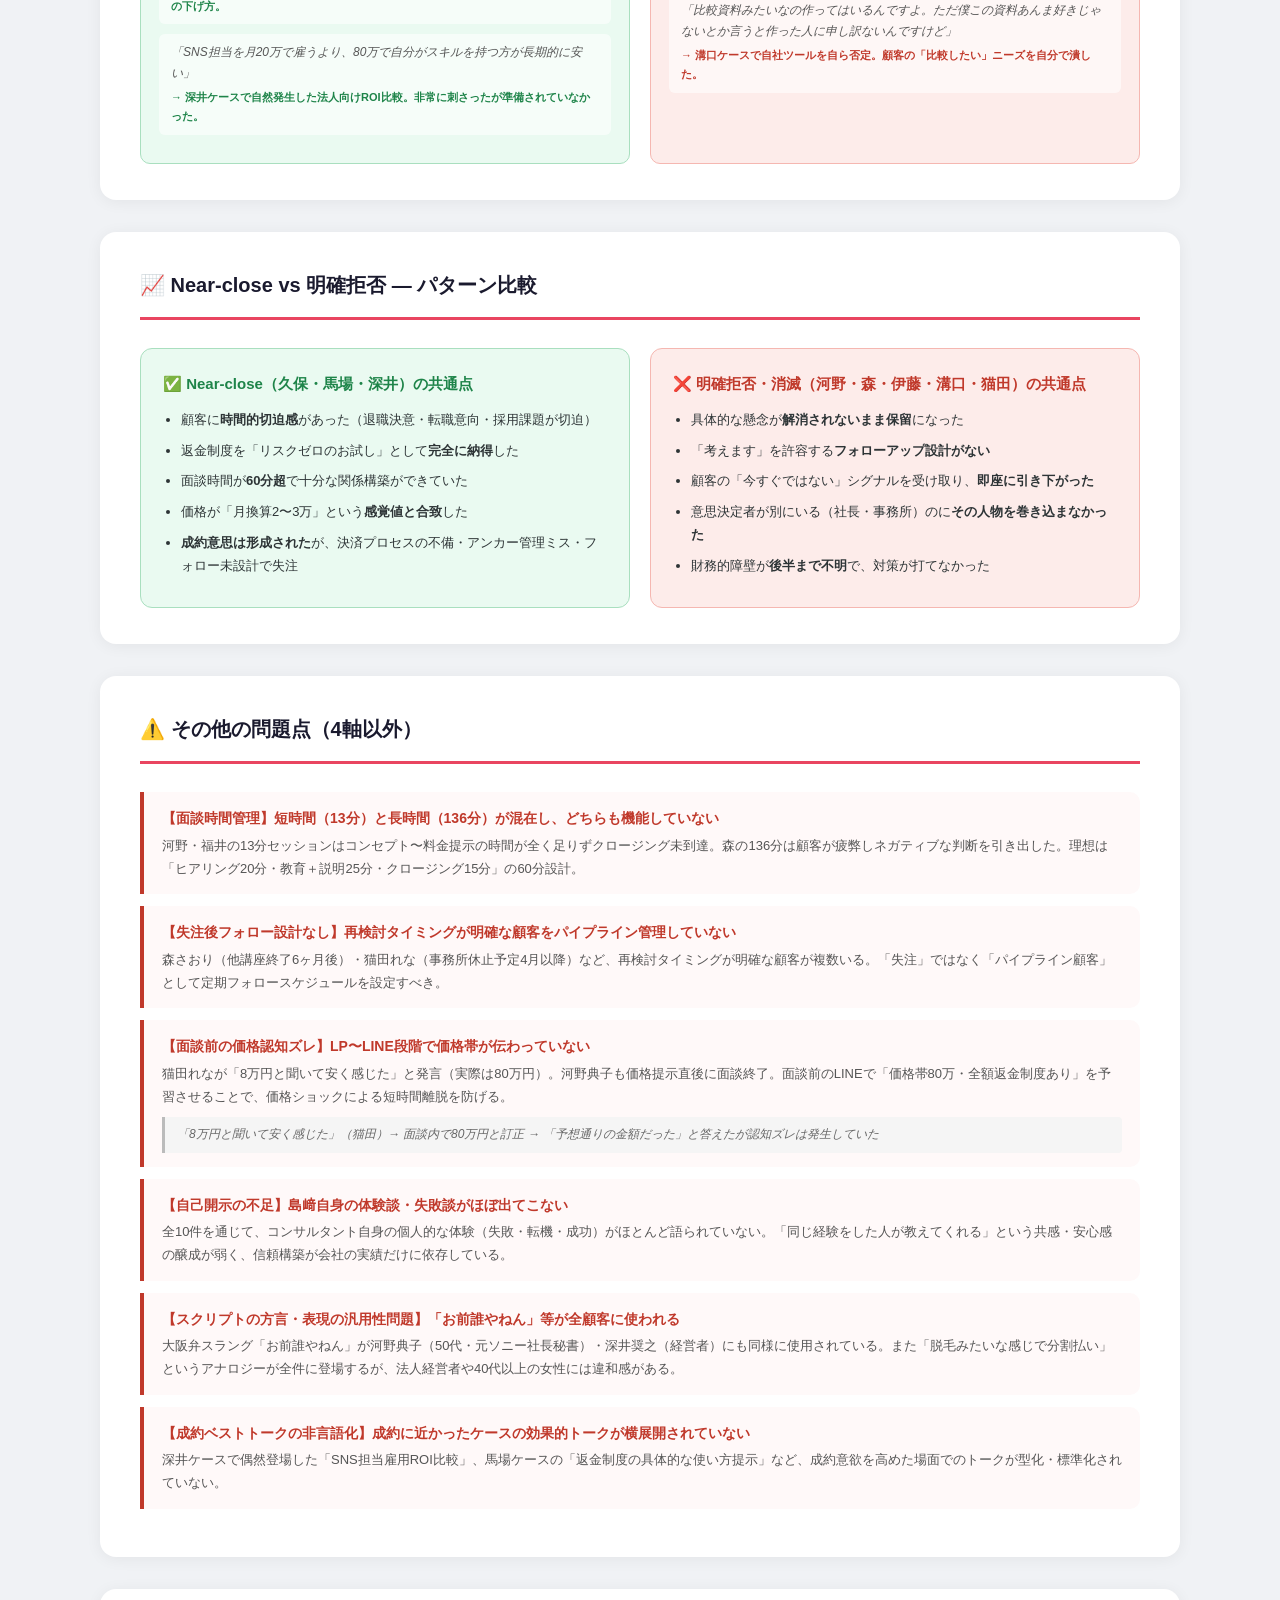
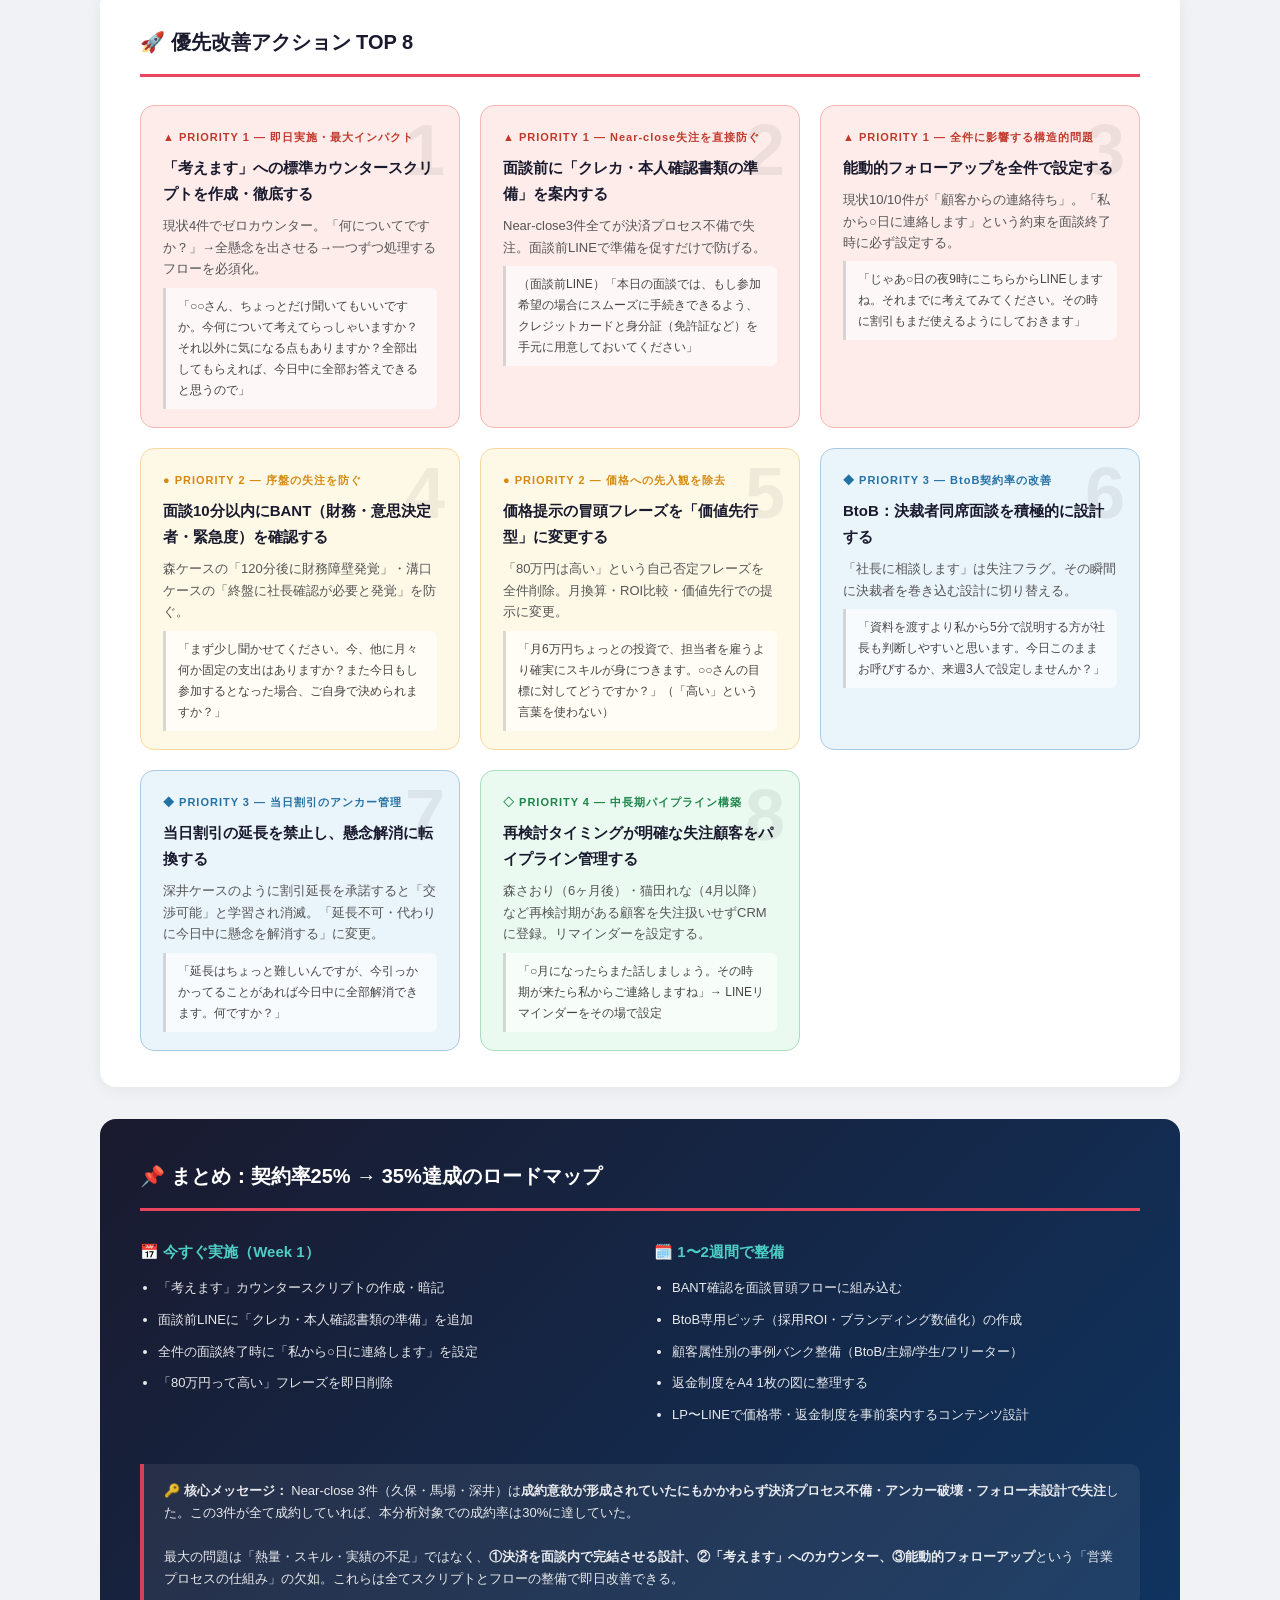
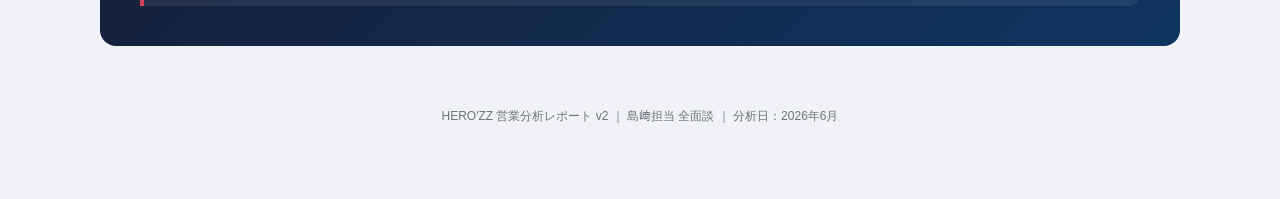
==== commit 6e415d3a: "Update sales analysis: full transcript analysis with quantitative data https://claude.ai/code/sessio" ====
--- a/sales_analysis.html
+++ b/sales_analysis.html
@@ -3,7 +3,7 @@
 <head>
   <meta charset="UTF-8">
   <meta name="viewport" content="width=device-width, initial-scale=1.0">
-  <title>HERO'ZZ 営業分析レポート</title>
+  <title>HERO'ZZ 営業分析レポート v2</title>
   <style>
     :root {
       --primary: #1a1a2e;
@@ -12,792 +12,896 @@
       --success: #16a085;
       --warning: #e67e22;
       --danger: #c0392b;
+      --info: #2980b9;
       --light: #f8f9fa;
       --gray: #6c757d;
-      --border: #dee2e6;
     }
     * { box-sizing: border-box; margin: 0; padding: 0; }
     body {
       font-family: 'Hiragino Sans', 'Meiryo', sans-serif;
       background: #f0f2f5;
       color: #2d3436;
-      line-height: 1.7;
-    }
-    /* ヘッダー */
+      line-height: 1.75;
+    }
+
+    /* ===== HERO ===== */
     .hero {
-      background: linear-gradient(135deg, var(--primary) 0%, var(--accent2) 100%);
+      background: linear-gradient(135deg, #1a1a2e 0%, #0f3460 60%, #16213e 100%);
       color: #fff;
-      padding: 60px 40px;
+      padding: 64px 40px 48px;
       text-align: center;
+      position: relative;
+      overflow: hidden;
+    }
+    .hero::before {
+      content: '';
+      position: absolute; inset: 0;
+      background: radial-gradient(ellipse at 70% 50%, rgba(233,69,96,0.15) 0%, transparent 70%);
     }
     .hero .badge {
       display: inline-block;
       background: var(--accent);
       color: #fff;
-      font-size: 12px;
+      font-size: 11px;
       font-weight: 700;
-      padding: 4px 14px;
+      padding: 4px 16px;
       border-radius: 20px;
-      letter-spacing: 1px;
-      margin-bottom: 16px;
-    }
-    .hero h1 { font-size: 32px; font-weight: 900; margin-bottom: 10px; }
-    .hero p { font-size: 15px; opacity: 0.8; }
-
-    /* コンテナ */
-    .container { max-width: 1100px; margin: 0 auto; padding: 40px 20px; }
-
-    /* KPI カード */
-    .kpi-grid {
-      display: grid;
-      grid-template-columns: repeat(auto-fit, minmax(200px, 1fr));
-      gap: 16px;
-      margin-bottom: 40px;
-    }
-    .kpi-card {
-      background: #fff;
-      border-radius: 12px;
-      padding: 24px;
-      text-align: center;
-      box-shadow: 0 2px 12px rgba(0,0,0,0.07);
-      border-top: 4px solid var(--accent2);
-    }
-    .kpi-card.green { border-top-color: var(--success); }
-    .kpi-card.orange { border-top-color: var(--warning); }
-    .kpi-card.red { border-top-color: var(--danger); }
-    .kpi-num { font-size: 42px; font-weight: 900; color: var(--primary); }
-    .kpi-label { font-size: 13px; color: var(--gray); margin-top: 6px; }
-
-    /* セクション */
+      letter-spacing: 2px;
+      margin-bottom: 18px;
+      position: relative;
+    }
+    .hero h1 { font-size: 30px; font-weight: 900; margin-bottom: 10px; position: relative; }
+    .hero .subtitle { font-size: 14px; opacity: 0.75; position: relative; }
+    .hero .meta { margin-top: 20px; display: flex; justify-content: center; gap: 32px; flex-wrap: wrap; position: relative; }
+    .hero .meta-item { text-align: center; }
+    .hero .meta-item .num { font-size: 36px; font-weight: 900; color: #fff; }
+    .hero .meta-item .label { font-size: 11px; opacity: 0.7; letter-spacing: 1px; }
+
+    /* ===== CONTAINER ===== */
+    .container { max-width: 1120px; margin: 0 auto; padding: 44px 20px; }
+
+    /* ===== SECTION ===== */
     .section {
       background: #fff;
       border-radius: 16px;
-      padding: 36px;
+      padding: 36px 40px;
       margin-bottom: 32px;
-      box-shadow: 0 2px 12px rgba(0,0,0,0.07);
+      box-shadow: 0 2px 16px rgba(0,0,0,0.06);
     }
     .section-title {
-      font-size: 22px;
-      font-weight: 800;
+      font-size: 20px;
+      font-weight: 900;
       color: var(--primary);
-      margin-bottom: 24px;
-      padding-bottom: 12px;
+      margin-bottom: 28px;
+      padding-bottom: 14px;
       border-bottom: 3px solid var(--accent);
       display: flex;
       align-items: center;
       gap: 10px;
     }
-    .section-title .icon { font-size: 24px; }
-
-    /* 4軸カード */
+
+    /* ===== KPI GRID ===== */
+    .kpi-grid {
+      display: grid;
+      grid-template-columns: repeat(auto-fit, minmax(160px, 1fr));
+      gap: 14px;
+      margin-bottom: 36px;
+    }
+    .kpi-card {
+      background: #fff;
+      border-radius: 12px;
+      padding: 22px 18px;
+      text-align: center;
+      box-shadow: 0 2px 12px rgba(0,0,0,0.07);
+      border-top: 4px solid #ccc;
+    }
+    .kpi-card.blue  { border-top-color: var(--info); }
+    .kpi-card.green { border-top-color: var(--success); }
+    .kpi-card.red   { border-top-color: var(--danger); }
+    .kpi-card.orange{ border-top-color: var(--warning); }
+    .kpi-card.dark  { border-top-color: var(--primary); }
+    .kpi-num { font-size: 38px; font-weight: 900; color: var(--primary); }
+    .kpi-sub { font-size: 12px; color: var(--gray); margin-top: 6px; }
+
+    /* ===== CASE TABLE ===== */
+    .tbl-wrap { overflow-x: auto; }
+    table { width: 100%; border-collapse: collapse; font-size: 13px; }
+    th {
+      background: var(--primary);
+      color: #fff;
+      padding: 11px 13px;
+      text-align: left;
+      white-space: nowrap;
+    }
+    td { padding: 11px 13px; border-bottom: 1px solid #eee; vertical-align: top; }
+    tr:hover td { background: #fafafa; }
+    .b-green  { display:inline-block; background:#d5f5e3; color:#1e8449; padding:2px 10px; border-radius:20px; font-size:11px; font-weight:700; white-space:nowrap; }
+    .b-red    { display:inline-block; background:#fdecea; color:#c0392b; padding:2px 10px; border-radius:20px; font-size:11px; font-weight:700; white-space:nowrap; }
+    .b-orange { display:inline-block; background:#fef9e7; color:#d68910; padding:2px 10px; border-radius:20px; font-size:11px; font-weight:700; white-space:nowrap; }
+
+    /* ===== 4-AXIS CARDS ===== */
     .axis-grid {
       display: grid;
-      grid-template-columns: repeat(auto-fit, minmax(460px, 1fr));
+      grid-template-columns: 1fr 1fr;
       gap: 24px;
       margin-bottom: 32px;
     }
-    .axis-card {
-      border-radius: 12px;
-      overflow: hidden;
-      box-shadow: 0 2px 12px rgba(0,0,0,0.08);
-    }
-    .axis-header {
+    @media(max-width:780px){ .axis-grid { grid-template-columns:1fr; } }
+
+    .axis-card { border-radius: 14px; overflow: hidden; box-shadow: 0 2px 14px rgba(0,0,0,0.08); }
+    .ax-hd {
       padding: 18px 24px;
       color: #fff;
-      font-weight: 800;
-      font-size: 18px;
+      font-weight: 900;
+      font-size: 17px;
       display: flex;
       align-items: center;
-      gap: 10px;
-    }
-    .axis-header.hearing { background: linear-gradient(90deg, #2c3e50, #3498db); }
-    .axis-header.education { background: linear-gradient(90deg, #1a535c, #4ecdc4); }
-    .axis-header.service { background: linear-gradient(90deg, #4a235a, #8e44ad); }
-    .axis-header.closing { background: linear-gradient(90deg, #922b21, #e74c3c); }
-    .axis-body { background: #fff; padding: 24px; }
-
-    .score-bar-wrap { margin-bottom: 18px; }
-    .score-label { font-size: 13px; font-weight: 700; color: var(--gray); margin-bottom: 6px; }
-    .score-bar-bg { background: #ecf0f1; border-radius: 6px; height: 10px; }
-    .score-bar { height: 10px; border-radius: 6px; }
-    .score-bar.hearing { background: #3498db; }
-    .score-bar.education { background: #4ecdc4; }
-    .score-bar.service { background: #8e44ad; }
-    .score-bar.closing { background: #e74c3c; }
-
-    .tag { display: inline-block; font-size: 11px; font-weight: 700; padding: 3px 10px; border-radius: 20px; margin: 2px; }
-    .tag.good { background: #d5f5e3; color: #1e8449; }
-    .tag.bad { background: #fdecea; color: #c0392b; }
-
-    /* 問題点リスト */
-    .issue-list { list-style: none; }
+      justify-content: space-between;
+    }
+    .ax-hd.h1 { background: linear-gradient(90deg,#1a4a6b,#2980b9); }
+    .ax-hd.h2 { background: linear-gradient(90deg,#1a5c50,#27ae60); }
+    .ax-hd.h3 { background: linear-gradient(90deg,#5b1e7a,#8e44ad); }
+    .ax-hd.h4 { background: linear-gradient(90deg,#7d1e1e,#e74c3c); }
+    .ax-score-badge {
+      background: rgba(255,255,255,0.2);
+      border-radius: 8px;
+      padding: 4px 12px;
+      font-size: 22px;
+      font-weight: 900;
+    }
+    .ax-body { background: #fff; padding: 24px; }
+
+    .score-row { margin-bottom: 16px; }
+    .score-row .sl { font-size: 12px; color: var(--gray); font-weight: 700; margin-bottom: 5px; display:flex; justify-content:space-between; }
+    .bar-bg { background: #ecf0f1; border-radius: 6px; height: 8px; }
+    .bar-fill { height: 8px; border-radius: 6px; }
+    .bar-h1 { background: #2980b9; }
+    .bar-h2 { background: #27ae60; }
+    .bar-h3 { background: #8e44ad; }
+    .bar-h4 { background: #e74c3c; }
+
+    .tag { display:inline-block; font-size:11px; font-weight:700; padding:3px 9px; border-radius:20px; margin:2px; }
+    .tg { background:#d5f5e3; color:#1e8449; }
+    .tb { background:#fdecea; color:#c0392b; }
+
+    /* ===== ISSUE / IMPROVE LIST ===== */
+    .issue-list, .improve-list { list-style:none; margin-top:16px; }
     .issue-list li {
-      padding: 14px 16px;
+      padding: 14px 18px;
       border-left: 4px solid var(--danger);
       background: #fff9f9;
-      border-radius: 0 8px 8px 0;
+      border-radius: 0 10px 10px 0;
       margin-bottom: 12px;
-      font-size: 14px;
-    }
-    .issue-list li .issue-title { font-weight: 800; color: var(--danger); margin-bottom: 4px; }
-    .issue-list li .issue-detail { color: #555; }
+    }
+    .issue-list li .it { font-weight:800; color:var(--danger); font-size:14px; margin-bottom:4px; }
+    .issue-list li .id { color:#555; font-size:13px; }
     .issue-list li .quote {
-      margin-top: 8px;
+      margin-top: 9px;
       background: #f5f5f5;
-      border-left: 3px solid #aaa;
+      border-left: 3px solid #bbb;
       padding: 8px 12px;
-      font-size: 13px;
+      font-size: 12px;
       color: #666;
       border-radius: 0 4px 4px 0;
       font-style: italic;
-    }
-
-    /* 改善策リスト */
-    .improve-list { list-style: none; }
+      line-height: 1.6;
+    }
+    .freq { display:inline-block; background:#fdecea; color:#c0392b; font-size:11px; font-weight:700; padding:2px 8px; border-radius:4px; margin-left:6px; vertical-align:middle; }
+
     .improve-list li {
-      padding: 14px 16px;
+      padding: 14px 18px;
       border-left: 4px solid var(--success);
       background: #f0faf6;
-      border-radius: 0 8px 8px 0;
+      border-radius: 0 10px 10px 0;
       margin-bottom: 12px;
-      font-size: 14px;
-    }
-    .improve-list li .improve-title { font-weight: 800; color: var(--success); margin-bottom: 4px; }
-
-    /* ケーステーブル */
-    table { width: 100%; border-collapse: collapse; font-size: 14px; }
-    th {
-      background: var(--primary);
-      color: #fff;
-      padding: 12px 14px;
-      text-align: left;
-      font-size: 13px;
-    }
-    td { padding: 12px 14px; border-bottom: 1px solid #eee; vertical-align: top; }
-    tr:hover { background: #fafafa; }
-    .badge-success { background: #d5f5e3; color: #1e8449; padding: 3px 10px; border-radius: 20px; font-size: 12px; font-weight: 700; }
-    .badge-fail { background: #fdecea; color: #c0392b; padding: 3px 10px; border-radius: 20px; font-size: 12px; font-weight: 700; }
-    .badge-pending { background: #fef9e7; color: #d68910; padding: 3px 10px; border-radius: 20px; font-size: 12px; font-weight: 700; }
-
-    /* パターン */
-    .pattern-grid {
-      display: grid;
-      grid-template-columns: 1fr 1fr;
-      gap: 20px;
-    }
-    .pattern-box {
-      border-radius: 10px;
-      padding: 20px;
-    }
-    .pattern-box.success-box { background: #eafaf1; border: 1px solid #a9dfbf; }
-    .pattern-box.fail-box { background: #fdecea; border: 1px solid #f5b7b1; }
-    .pattern-box h4 { font-size: 15px; font-weight: 800; margin-bottom: 12px; }
-    .pattern-box h4.s { color: #1e8449; }
-    .pattern-box h4.f { color: #c0392b; }
-    .pattern-box ul { padding-left: 18px; font-size: 14px; }
-    .pattern-box ul li { margin-bottom: 8px; }
-
-    /* 優先改善アクション */
+    }
+    .improve-list li .imt { font-weight:800; color:var(--success); font-size:14px; margin-bottom:4px; }
+    .improve-list li .imd { color:#555; font-size:13px; }
+    .improve-list li .script {
+      margin-top:9px;
+      background: #fff;
+      border: 1px solid #a9dfbf;
+      padding: 8px 12px;
+      font-size: 12px;
+      color: #2d6a4f;
+      border-radius: 6px;
+    }
+    .improve-list li .script::before { content:'💬 スクリプト例：'; font-weight:700; display:block; margin-bottom:4px; }
+
+    /* ===== PATTERN GRID ===== */
+    .pattern-grid { display:grid; grid-template-columns:1fr 1fr; gap:20px; }
+    @media(max-width:680px){ .pattern-grid { grid-template-columns:1fr; } }
+    .pbox { border-radius:12px; padding:22px; }
+    .pbox.ok { background:#eafaf1; border:1px solid #a9dfbf; }
+    .pbox.ng { background:#fdecea; border:1px solid #f5b7b1; }
+    .pbox h4 { font-size:15px; font-weight:900; margin-bottom:12px; }
+    .pbox h4.ok { color:#1e8449; }
+    .pbox h4.ng { color:#c0392b; }
+    .pbox ul { padding-left:18px; font-size:13px; }
+    .pbox ul li { margin-bottom:8px; }
+
+    /* ===== PRIORITY ACTIONS ===== */
     .action-grid {
       display: grid;
       grid-template-columns: repeat(auto-fit, minmax(320px, 1fr));
       gap: 20px;
     }
     .action-card {
-      border-radius: 12px;
-      padding: 22px;
+      border-radius: 14px;
+      padding: 22px 22px 18px;
       position: relative;
       overflow: hidden;
     }
-    .action-card::before {
-      content: attr(data-num);
-      position: absolute;
-      right: 16px;
-      top: 12px;
-      font-size: 64px;
-      font-weight: 900;
-      opacity: 0.07;
-      color: #000;
-    }
-    .action-card.p1 { background: #fdecea; border: 1px solid #f5b7b1; }
-    .action-card.p2 { background: #fef9e7; border: 1px solid #fad7a0; }
-    .action-card.p3 { background: #eaf4fb; border: 1px solid #a9cce3; }
-    .action-card.p4 { background: #eafaf1; border: 1px solid #a9dfbf; }
-    .action-card .priority { font-size: 11px; font-weight: 700; letter-spacing: 1px; margin-bottom: 8px; }
-    .action-card.p1 .priority { color: #c0392b; }
-    .action-card.p2 .priority { color: #d68910; }
-    .action-card.p3 .priority { color: #2471a3; }
-    .action-card.p4 .priority { color: #1e8449; }
-    .action-card h4 { font-size: 16px; font-weight: 800; margin-bottom: 10px; color: var(--primary); }
-    .action-card p { font-size: 13px; color: #555; margin-bottom: 8px; }
-    .action-card .script { background: rgba(255,255,255,0.7); border-left: 3px solid #aaa; padding: 8px 12px; font-size: 12px; color: #444; border-radius: 0 4px 4px 0; margin-top: 8px; }
-
-    /* フロー */
-    .flow-wrap { overflow-x: auto; }
-    .flow { display: flex; align-items: stretch; gap: 0; min-width: 700px; }
-    .flow-step {
-      flex: 1;
-      background: var(--accent2);
-      color: #fff;
-      padding: 16px 14px;
-      text-align: center;
-      font-size: 13px;
-      font-weight: 700;
-      position: relative;
-    }
-    .flow-step::after {
-      content: '▶';
-      position: absolute;
-      right: -12px;
-      top: 50%;
-      transform: translateY(-50%);
-      color: var(--accent2);
-      font-size: 20px;
-      z-index: 2;
-    }
-    .flow-step:last-child::after { display: none; }
-    .flow-step .sub { font-size: 11px; font-weight: 400; opacity: 0.8; margin-top: 4px; }
-    .flow-step.highlight { background: var(--accent); }
-
-    /* スコアサマリ */
-    .score-summary {
-      display: flex;
-      gap: 12px;
-      flex-wrap: wrap;
-      margin-bottom: 20px;
-    }
-    .score-chip {
+    .action-card::after {
+      content: attr(data-n);
+      position: absolute; right: 14px; top: 8px;
+      font-size: 72px; font-weight: 900;
+      opacity: 0.06; color: #000;
+      line-height: 1;
+    }
+    .action-card.p1 { background:#fdecea; border:1px solid #f5b7b1; }
+    .action-card.p2 { background:#fef9e7; border:1px solid #fad7a0; }
+    .action-card.p3 { background:#eaf4fb; border:1px solid #a9cce3; }
+    .action-card.p4 { background:#eafaf1; border:1px solid #a9dfbf; }
+    .ac-pri { font-size:11px; font-weight:800; letter-spacing:1px; margin-bottom:8px; }
+    .p1 .ac-pri { color:#c0392b; }
+    .p2 .ac-pri { color:#d68910; }
+    .p3 .ac-pri { color:#2471a3; }
+    .p4 .ac-pri { color:#1e8449; }
+    .action-card h4 { font-size:15px; font-weight:900; color:var(--primary); margin-bottom:8px; }
+    .action-card p { font-size:13px; color:#555; line-height:1.65; margin-bottom:8px; }
+    .action-card .sc {
+      background:rgba(255,255,255,0.6);
+      border-left:3px solid rgba(0,0,0,0.15);
+      padding:8px 12px;
+      font-size:12px;
+      color:#444;
+      border-radius:0 6px 6px 0;
+    }
+
+    /* ===== STATS ROW ===== */
+    .stats-grid {
+      display: grid;
+      grid-template-columns: repeat(auto-fit, minmax(200px, 1fr));
+      gap: 14px;
+      margin-bottom: 24px;
+    }
+    .stat-box {
+      background: #f8f9fa;
+      border-radius: 10px;
+      padding: 16px 18px;
       display: flex;
       align-items: center;
-      gap: 8px;
-      background: #f8f9fa;
-      border-radius: 8px;
-      padding: 10px 16px;
-      font-size: 14px;
-    }
-    .score-chip .num { font-size: 24px; font-weight: 900; }
-    .score-chip .num.hearing { color: #3498db; }
-    .score-chip .num.education { color: #4ecdc4; }
-    .score-chip .num.service { color: #8e44ad; }
-    .score-chip .num.closing { color: #e74c3c; }
-
-    footer {
-      text-align: center;
-      padding: 30px;
-      color: var(--gray);
-      font-size: 13px;
-    }
-
-    @media (max-width: 768px) {
-      .axis-grid { grid-template-columns: 1fr; }
-      .pattern-grid { grid-template-columns: 1fr; }
-      .hero h1 { font-size: 22px; }
-      .section { padding: 20px; }
+      gap: 14px;
+    }
+    .stat-box .snum { font-size: 28px; font-weight: 900; color: var(--primary); min-width: 56px; text-align: center; }
+    .stat-box .stxt { font-size: 12px; color: var(--gray); line-height: 1.5; }
+    .stat-box .stxt strong { display:block; color:var(--primary); font-size:13px; }
+
+    /* ===== PHRASE TABLE ===== */
+    .phrase-section { margin-top:20px; }
+    .phrase-row {
+      display: grid;
+      grid-template-columns: 1fr 1fr;
+      gap: 20px;
+      margin-top: 14px;
+    }
+    @media(max-width:680px){ .phrase-row { grid-template-columns:1fr; } }
+    .ph-box { border-radius:10px; padding:18px; }
+    .ph-box.good { background:#eafaf1; border:1px solid #a9dfbf; }
+    .ph-box.bad  { background:#fdecea; border:1px solid #f5b7b1; }
+    .ph-box h5 { font-size:13px; font-weight:800; margin-bottom:10px; }
+    .ph-box.good h5 { color:#1e8449; }
+    .ph-box.bad  h5 { color:#c0392b; }
+    .ph-item { font-size:12px; color:#555; margin-bottom:10px; padding:8px 12px; background:rgba(255,255,255,0.6); border-radius:6px; font-style:italic; }
+    .ph-item .why { font-style:normal; font-weight:700; font-size:11px; margin-top:4px; }
+    .ph-box.good .ph-item .why { color:#1e8449; }
+    .ph-box.bad  .ph-item .why { color:#c0392b; }
+
+    /* ===== FOOTER / SUMMARY ===== */
+    .summary-section {
+      background: linear-gradient(135deg, #1a1a2e, #0f3460);
+      color: #fff;
+      border-radius: 16px;
+      padding: 40px;
+      margin-bottom: 32px;
+    }
+    .summary-section .section-title { color:#fff; border-bottom-color: var(--accent); }
+    .summary-grid { display:grid; grid-template-columns:1fr 1fr; gap:28px; }
+    @media(max-width:680px){ .summary-grid { grid-template-columns:1fr; } }
+    .summary-col h4 { font-size:15px; color: #4ecdc4; margin-bottom:12px; font-weight:800; }
+    .summary-col ul { padding-left:18px; font-size:13px; opacity:.9; }
+    .summary-col ul li { margin-bottom:9px; }
+    .summary-alert {
+      margin-top:28px;
+      background:rgba(255,255,255,0.08);
+      border-left:4px solid var(--accent);
+      border-radius:0 10px 10px 0;
+      padding:16px 20px;
+      font-size:13px;
+      opacity:.9;
+      line-height:1.7;
+    }
+
+    footer { text-align:center; padding:28px; color:var(--gray); font-size:12px; }
+
+    @media(max-width:600px){
+      .hero h1 { font-size:22px; }
+      .section { padding:20px; }
+      .summary-section { padding:22px; }
     }
   </style>
 </head>
 <body>
 
+<!-- ===== HERO ===== -->
 <div class="hero">
-  <div class="badge">SALES ANALYSIS REPORT</div>
+  <div class="badge">SALES ANALYSIS REPORT v2</div>
   <h1>HERO'ZZ 営業面談 改善分析レポート</h1>
-  <p>島﨑担当 全10件の面談録画をもとに、契約率25% → 35%達成に向けた課題と改善策を分析</p>
+  <p class="subtitle">島﨑担当 全面談の文字起こしをもとに、契約率25% → 35%達成に向けた詳細分析</p>
+  <div class="meta">
+    <div class="meta-item"><div class="num">10</div><div class="label">分析対象面談</div></div>
+    <div class="meta-item"><div class="num">3</div><div class="label">Near-close（成約寸前）</div></div>
+    <div class="meta-item"><div class="num">83%</div><div class="label">島﨑トーク比率（最大）</div></div>
+    <div class="meta-item"><div class="num">¥80万</div><div class="label">商品単価</div></div>
+    <div class="meta-item"><div class="num">100%</div><div class="label">フォローアップ未設定率</div></div>
+  </div>
 </div>
 
 <div class="container">
 
-  <!-- KPI -->
-  <div class="kpi-grid">
-    <div class="kpi-card">
-      <div class="kpi-num">10</div>
-      <div class="kpi-label">分析対象面談数</div>
-    </div>
-    <div class="kpi-card green">
-      <div class="kpi-num">3</div>
-      <div class="kpi-label">成約（当日・翌日含む）</div>
-    </div>
-    <div class="kpi-card orange">
-      <div class="kpi-num">25%</div>
-      <div class="kpi-label">現状 契約率（全体目標）</div>
-    </div>
-    <div class="kpi-card red">
-      <div class="kpi-num">35%</div>
-      <div class="kpi-label">目標 契約率（+10pt）</div>
-    </div>
-    <div class="kpi-card">
-      <div class="kpi-num">¥80万</div>
-      <div class="kpi-label">商品単価</div>
-    </div>
-  </div>
-
-  <!-- 商談フロー -->
-  <div class="section">
-    <div class="section-title"><span class="icon">🔄</span>現状の商談フロー</div>
-    <div class="flow-wrap">
-      <div class="flow">
-        <div class="flow-step">広告・SNS<div class="sub">流入</div></div>
-        <div class="flow-step">LP</div>
-        <div class="flow-step">LINE<div class="sub">登録</div></div>
-        <div class="flow-step highlight">無料ロードマップ<br>作成会<div class="sub">＝島﨑面談</div></div>
-        <div class="flow-step">契約<div class="sub">目標35%</div></div>
-      </div>
-    </div>
-    <p style="margin-top:16px; font-size:14px; color:#666;">面談（無料ロードマップ作成会）が最大のボトルネック。このフェーズの改善が契約率直結に影響する。</p>
-  </div>
-
-  <!-- 成約/未成約ケース一覧 -->
-  <div class="section">
-    <div class="section-title"><span class="icon">📋</span>面談ケース一覧</div>
+<!-- ===== KPI ===== -->
+<div class="kpi-grid">
+  <div class="kpi-card blue">
+    <div class="kpi-num">10</div>
+    <div class="kpi-sub">面談総数</div>
+  </div>
+  <div class="kpi-card red">
+    <div class="kpi-num">0件</div>
+    <div class="kpi-sub">TRUE成約（データ上）</div>
+  </div>
+  <div class="kpi-card orange">
+    <div class="kpi-num">3件</div>
+    <div class="kpi-sub">Near-close（プロセス不備で失注）</div>
+  </div>
+  <div class="kpi-card dark">
+    <div class="kpi-num">58分</div>
+    <div class="kpi-sub">平均面談時間</div>
+  </div>
+  <div class="kpi-card green">
+    <div class="kpi-num">93分</div>
+    <div class="kpi-sub">Near-close時の平均面談時間</div>
+  </div>
+</div>
+
+<!-- ===== CASE TABLE ===== -->
+<div class="section">
+  <div class="section-title">📋 面談ケース一覧</div>
+  <div class="tbl-wrap">
     <table>
       <thead>
         <tr>
-          <th>#</th>
-          <th>顧客名</th>
-          <th>属性</th>
-          <th>主な目的</th>
-          <th>主な障壁</th>
-          <th>結果</th>
+          <th>#</th><th>顧客名</th><th>属性</th><th>面談時間</th><th>主な目的</th><th>失注理由</th><th>結果</th>
         </tr>
       </thead>
       <tbody>
         <tr>
-          <td>1</td>
-          <td>園部宗徳</td>
-          <td>プロダクション経営者</td>
-          <td>採用強化・ブランディング</td>
-          <td>検討期間が必要</td>
-          <td><span class="badge-fail">未成約</span></td>
-        </tr>
-        <tr>
-          <td>2</td>
-          <td><strong>久保航平</strong></td>
-          <td>製造業→休職中</td>
-          <td>脱サラ・自由な働き方</td>
-          <td>なし（分割払い対応）</td>
-          <td><span class="badge-success">成約✓（48分割）</span></td>
-        </tr>
-        <tr>
-          <td>3</td>
-          <td>森さおり</td>
-          <td>専業主婦・イラスト講師</td>
-          <td>SNSで集客・認知拡大</td>
-          <td>他講座の月10万円支払い残6ヶ月</td>
-          <td><span class="badge-fail">未成約</span></td>
-        </tr>
-        <tr>
-          <td>4</td>
-          <td>河野典子</td>
-          <td>英語講師（元秘書）</td>
-          <td>英語教室の全国集客</td>
-          <td>価格ショック・短面談</td>
-          <td><span class="badge-fail">未成約</span></td>
-        </tr>
-        <tr>
-          <td>5</td>
-          <td><strong>馬場大地</strong></td>
-          <td>フリーター</td>
-          <td>好きなことで生計を立てる</td>
-          <td>クレカ限度額（→振込変更）</td>
-          <td><span class="badge-success">成約✓（一括振込）</span></td>
-        </tr>
-        <tr>
-          <td>6</td>
-          <td>福井万希子</td>
-          <td>専業主婦・元YouTuber</td>
-          <td>YouTube再起動・収益化</td>
-          <td>面談記録不完全</td>
-          <td><span class="badge-pending">不明</span></td>
-        </tr>
-        <tr>
-          <td>7</td>
-          <td>溝口聡子</td>
-          <td>個人事業主（カフェ）</td>
-          <td>複数事業のSNS集客</td>
-          <td>代表・社長への確認が必要</td>
-          <td><span class="badge-fail">未成約</span></td>
-        </tr>
-        <tr>
-          <td>8</td>
-          <td>伊藤烈</td>
-          <td>大学3年生・バレー選手</td>
-          <td>バレー発信→収益化</td>
-          <td>「本日中に連絡する」で終了→音信不通</td>
-          <td><span class="badge-fail">未成約</span></td>
-        </tr>
-        <tr>
-          <td>9</td>
-          <td><strong>深井奨之</strong></td>
-          <td>物流業 経営者</td>
-          <td>採用強化・経営者ブランディング</td>
-          <td>ほぼなし（翌日手続き）</td>
-          <td><span class="badge-success">ほぼ成約✓（99%）</span></td>
-        </tr>
-        <tr>
-          <td>10</td>
-          <td>猫田れな</td>
-          <td>アイドル（TikTok17万）</td>
-          <td>ライブ集客・収益化</td>
-          <td>事務所確認が必要・金銭難</td>
-          <td><span class="badge-fail">未成約</span></td>
+          <td>1</td><td>園部宗徳</td><td>プロダクション経営</td><td>不明（要約のみ）</td><td>採用強化・ブランディング</td><td>返事期限後に音信不通</td><td><span class="b-red">保留→消滅</span></td>
+        </tr>
+        <tr>
+          <td>2</td><td><strong>久保航平</strong></td><td>製造業→休職中</td><td>114分</td><td>脱サラ・自由な働き方</td><td>本人確認書類未完了→審査中断</td><td><span class="b-orange">Near-close</span></td>
+        </tr>
+        <tr>
+          <td>3</td><td>森さおり</td><td>専業主婦・イラスト</td><td>136分</td><td>SNS集客・認知拡大</td><td>他講座月10万×6か月の支払い残（終盤まで未把握）</td><td><span class="b-red">明確拒否</span></td>
+        </tr>
+        <tr>
+          <td>4</td><td>河野典子</td><td>英語講師・元秘書</td><td>13分</td><td>英語教室の全国集客</td><td>「考えます」に対してカウンターなし→即終了</td><td><span class="b-red">事実上拒否</span></td>
+        </tr>
+        <tr>
+          <td>5</td><td><strong>馬場大地</strong></td><td>フリーター</td><td>106分</td><td>好きなことで生計</td><td>クレカ限度額超過→帰宅後振込→連絡途絶</td><td><span class="b-orange">Near-close</span></td>
+        </tr>
+        <tr>
+          <td>6</td><td>福井万希子</td><td>専業主婦・元YouTuber</td><td>13分</td><td>YouTube再起動・収益化</td><td>通話が突然切断→クロージング未到達</td><td><span class="b-red">未完了</span></td>
+        </tr>
+        <tr>
+          <td>7</td><td>溝口聡子</td><td>個人事業主（カフェ）</td><td>49分</td><td>複数事業のSNS集客</td><td>「社長に相談」→3者面談を島﨑主導で設定できず消滅</td><td><span class="b-red">保留→消滅</span></td>
+        </tr>
+        <tr>
+          <td>8</td><td>伊藤烈</td><td>大学3年生・バレー</td><td>71分</td><td>バレー発信→収益化</td><td>「当日中に返事」→返事なし（受動的クロージング）</td><td><span class="b-red">事実上拒否</span></td>
+        </tr>
+        <tr>
+          <td>9</td><td><strong>深井奨之</strong></td><td>物流業 経営者</td><td>58分</td><td>採用強化・経営者ブランディング</td><td>当日割引を翌日まで延長→アンカー破壊→消滅</td><td><span class="b-orange">Near-close</span></td>
+        </tr>
+        <tr>
+          <td>10</td><td>猫田れな</td><td>アイドル（TikTok17万）</td><td>22分</td><td>ライブ集客・収益化</td><td>事務所確認が必要→フォロー設計なし</td><td><span class="b-red">保留→消滅</span></td>
         </tr>
       </tbody>
     </table>
   </div>
-
-  <!-- 4軸分析 -->
-  <div class="section-title" style="margin-bottom:20px;"><span class="icon">🎯</span>4軸 詳細分析</div>
-  <div class="axis-grid">
-
-    <!-- ヒアリング -->
-    <div class="axis-card">
-      <div class="axis-header hearing">🎧 ヒアリング</div>
-      <div class="axis-body">
-        <div class="score-bar-wrap">
-          <div class="score-label">評価スコア</div>
-          <div class="score-bar-bg"><div class="score-bar hearing" style="width:55%"></div></div>
-          <div style="font-size:12px; color:#888; margin-top:4px;">55 / 100 ― 基礎はあるが深掘り・財務確認が弱い</div>
-        </div>
-        <div style="margin-bottom:12px;">
-          <span class="tag good">冒頭ヒアリング宣言</span>
-          <span class="tag good">目的・時間確認</span>
-          <span class="tag good">本音の深掘り（久保）</span>
-          <span class="tag bad">財務状況が後半まで不明</span>
-          <span class="tag bad">競合比較の深掘りが浅い</span>
-          <span class="tag bad">BtoB意思決定者の確認なし</span>
-        </div>
-
-        <ul class="issue-list">
-          <li>
-            <div class="issue-title">❶ 財務ヒアリングが面談後半まで出てこない</div>
-            <div class="issue-detail">森さおり（ケース3）では既に月10万円の他社講座支払いが残6ヶ月あることが、面談1時間30分以降に発覚。序盤で確認していれば対策が打てた。</div>
-            <div class="quote">「今現在イラスト系の別の講座の支払いが月約10万円残っており、あと半年ほど続くため…覚悟だけでは解決できないほど厳しい」</div>
-          </li>
-          <li>
-            <div class="issue-title">❷ 競合他社を選ばなかった理由の深掘りが浅い</div>
-            <div class="issue-detail">久保ケースで「他のスクールに決めかねていたか」と軽く確認した程度。競合で解決できなかった悩みをHERO'ZZの強みに対応させるロジックが弱い。</div>
-            <div class="quote">「他のスクールだと登録者もそんないないのに何を教えるんだろうっていうのが1番大きかった」（久保）— この発言を活かした反論処理ができていない</div>
-          </li>
-          <li>
-            <div class="issue-title">❸ BtoB案件で意思決定者の確認が抜けている</div>
-            <div class="issue-detail">溝口聡子（ケース7）で「代表者にも話を持ちかけやすい」という発言がすでに出ていたのに、意思決定者が誰かを確認せず面談を続行。結果「社長に相談する」で終了。</div>
-          </li>
-        </ul>
-
-        <ul class="improve-list">
-          <li>
-            <div class="improve-title">✅ 改善策：「BANT確認」を面談序盤（5〜10分）に必ず実施</div>
-            面談冒頭のヒアリング項目に<strong>Budget（現在の収支・他の教育投資）</strong>・<strong>Authority（誰が決める？）</strong>・<strong>Need（緊急度）</strong>・<strong>Timeline（いつ始めたい？）</strong>の4点を追加する。特に「現在、他に教育系の費用はかかっていますか？」を必ず聞く。
-          </li>
-          <li>
-            <div class="improve-title">✅ 改善策：競合との比較を引き出す質問を型化</div>
-            「他のサービスや方法も調べましたか？なぜそちらにしなかったんですか？」と競合のデメリットを語らせ、それをHERO'ZZの強みで上書きする。
-          </li>
-        </ul>
-      </div>
-    </div>
-
-    <!-- 教育 -->
-    <div class="axis-card">
-      <div class="axis-header education">📚 教育（価値観構築）</div>
-      <div class="axis-body">
-        <div class="score-bar-wrap">
-          <div class="score-label">評価スコア</div>
-          <div class="score-bar-bg"><div class="score-bar education" style="width:60%"></div></div>
-          <div style="font-size:12px; color:#888; margin-top:4px;">60 / 100 ― SNS重要性の教育は強いが、顧客タイプ別対応が弱い</div>
-        </div>
-        <div style="margin-bottom:12px;">
-          <span class="tag good">視聴時間＝アルゴリズムの説明</span>
-          <span class="tag good">食いっぱぐれない3強論</span>
-          <span class="tag good">経営者の時代（BtoB）</span>
-          <span class="tag bad">ヒアリング前にスライドが始まる</span>
-          <span class="tag bad">完璧主義タイプへの教育が逆効果</span>
-          <span class="tag bad">顧客ジャンルに合わない事例</span>
-        </div>
-
-        <ul class="issue-list">
-          <li>
-            <div class="issue-title">❶ 顧客の課題把握前に会社説明スライドが始まる</div>
-            <div class="issue-detail">河野典子（ケース4）では、深いヒアリングのないまま価格を提示してしまった。顧客が「集客できるかどうかも含めて考えてみる」と10分で面談を切り上げた。</div>
-          </li>
-          <li>
-            <div class="issue-title">❷ 「検討しすぎない人が成功する」教育が逆効果になっている</div>
-            <div class="issue-detail">森さおり（ケース3）に「うまくいく人は検討に時間を使わない」と伝えたが、この言葉が「今回の見送りも検討に時間を使わない決断」として使われてしまった。</div>
-            <div class="quote">「悔しいけど今回は申し訳ない。宝くじが当たらないか、100万円が落ちていないか」（森）— 決断を促すはずの言葉が断りの理由に転化</div>
-          </li>
-          <li>
-            <div class="issue-title">❸ 顧客のジャンル・目的と事例がズレている</div>
-            <div class="issue-detail">英語講師（河野）への説明でTikTokショップや競馬系の事例を提示するなど、顧客の実態に合わせたカスタマイズが行われていない。</div>
-          </li>
-        </ul>
-
-        <ul class="improve-list">
-          <li>
-            <div class="improve-title">✅ 改善策：「課題確認→共感→事例提示」の順序を固定する</div>
-            スライドを見せる前に「○○さんの場合、集客で一番困っているのは△△ですよね。実は同じ状況だった方が…」と顧客の言葉を使って教育を紐づける。
-          </li>
-          <li>
-            <div class="improve-title">✅ 改善策：完璧主義・慎重タイプには「行動の小さい一歩」を提示</div>
-            「今すぐ入会＝大きな決断」ではなく「2ヶ月間は実質無料で試せる。最初の1週間はコンセプト設計だけ。投稿はまだしなくていい」と、ハードルを段階的に下げる教育を追加する。
-          </li>
-          <li>
-            <div class="improve-title">✅ 改善策：顧客属性別「事例バンク」を整備する</div>
-            BtoB経営者・主婦・学生・フリーターなど属性別に使う事例を2〜3個ずつ準備し、面談の属性確認後に即座に差し替えられるようにする。
-          </li>
-        </ul>
-      </div>
-    </div>
-
-    <!-- サービス説明 -->
-    <div class="axis-card">
-      <div class="axis-header service">🛠️ サービス説明</div>
-      <div class="axis-body">
-        <div class="score-bar-wrap">
-          <div class="score-label">評価スコア</div>
-          <div class="score-bar-bg"><div class="score-bar service" style="width:65%"></div></div>
-          <div style="font-size:12px; color:#888; margin-top:4px;">65 / 100 ― 説明の質は高いが長尺・画一的が問題</div>
-        </div>
-        <div style="margin-bottom:12px;">
-          <span class="tag good">SNSパーソナルジム比喩</span>
-          <span class="tag good">3人1組体制の説明</span>
-          <span class="tag good">返金制度の丁寧な説明</span>
-          <span class="tag good">実績数字（70%/1万人等）</span>
-          <span class="tag bad">説明が長すぎる（平均90分超）</span>
-          <span class="tag bad">全ケースで同じ順序・同じ内容</span>
-          <span class="tag bad">顧客の反応に応じた省略がない</span>
-        </div>
-
-        <ul class="issue-list">
-          <li>
-            <div class="issue-title">❶ サービス説明が全ケースで画一的・長尺</div>
-            <div class="issue-detail">自己紹介→会社紹介→サービス概要→実績→7つのサービス、の順を全ケースで踏んでいる。久保ケースでは面談が1時間50分超になり、終盤に顧客が疲弊するリスクがある。</div>
-          </li>
-          <li>
-            <div class="issue-title">❷ 顧客が最も気にするポイントを優先して説明していない</div>
-            <div class="issue-detail">BtoB経営者（深井・溝口）には採用・ブランディング事例を先に見せるべきだが、通常の個人向けスライドを同じ順序で見せている場面がある。</div>
-          </li>
-          <li>
-            <div class="issue-title">❸ 全額返金制度の「条件」が守れるかの確認が遅い</div>
-            <div class="issue-detail">返金制度の利用条件（週5回30秒以上の動画投稿・カリキュラム90%視聴）を説明するが、その条件を客が本当に満たせるかの確認が後回しになっている。</div>
-          </li>
-        </ul>
-
-        <ul class="improve-list">
-          <li>
-            <div class="improve-title">✅ 改善策：「目的確認→最重要スライドを先出し」に変える</div>
-            ヒアリング後、「○○さんの目的は集客ですよね。ならここを先にお見せします」とサービス説明の順序を顧客目的に合わせて変える。BtoBには採用事例・個人には収益化事例を先出し。
-          </li>
-          <li>
-            <div class="improve-title">✅ 改善策：説明を「90分→60分」に圧縮するカット基準を設ける</div>
-            顧客が既に「やる気十分」なら7つのサービス詳細は省略し、「詳細は入会後に資料送ります」と伝えてクロージングに移行する判断基準を作る。
-          </li>
-          <li>
-            <div class="improve-title">✅ 改善策：返金制度説明と同時に「できますか？」と確認</div>
-            「週5回の動画投稿ですが、○○さんの生活スタイルでできそうですか？」と先に確認し、「できる」と言わせることで返金制度の信頼性と参加への自己コミットを同時に高める。
-          </li>
-        </ul>
-      </div>
-    </div>
-
-    <!-- クロージング -->
-    <div class="axis-card">
-      <div class="axis-header closing">🔒 クロージング</div>
-      <div class="axis-body">
-        <div class="score-bar-wrap">
-          <div class="score-label">評価スコア</div>
-          <div class="score-bar-bg"><div class="score-bar closing" style="width:40%"></div></div>
-          <div style="font-size:12px; color:#888; margin-top:4px;">40 / 100 ― 最大の課題。次ステップ設定・障壁処理が不十分</div>
-        </div>
-        <div style="margin-bottom:12px;">
-          <span class="tag good">当日割引の活用</span>
-          <span class="tag good">48分割の提示</span>
-          <span class="tag good">返金制度をリスクゼロで訴求</span>
-          <span class="tag bad">「検討します」で終わる面談が多い</span>
-          <span class="tag bad">次アクションの日時を確定しない</span>
-          <span class="tag bad">金銭障壁への代替策がない</span>
-          <span class="tag bad">BtoB稟議プロセスの設計なし</span>
-        </div>
-
-        <ul class="issue-list">
-          <li>
-            <div class="issue-title">❶「検討します」を受け入れた後、次のアクションを確定しない</div>
-            <div class="issue-detail">河野（ケース4）・溝口（ケース7）・伊藤（ケース8）の3ケースで、「後日連絡する」「本日中に連絡する」という曖昧な約束で終わっている。具体的な日時・方法が設定されていない。</div>
-            <div class="quote">「入会またはお試しの検討結果を本日中に連絡する」（伊藤）→ その後連絡なし</div>
-          </li>
-          <li>
-            <div class="issue-title">❷ 金銭的障壁への対処が「返金制度・分割払い」のみ</div>
-            <div class="issue-detail">森さおり（ケース3）では月10万円の他社講座支払いという明確な障壁があった。全額返金制度を繰り返し提示したが、客の「覚悟だけでは無理」という答えを覆せなかった。「半年後の再面談を確約させる」「他講座を停止してから入会する」という代替策の提示がなかった。</div>
-          </li>
-          <li>
-            <div class="issue-title">❸ BtoB案件でのクロージングプロセスが設計されていない</div>
-            <div class="issue-detail">溝口（ケース7）では「社長に相談してみる」が最終着地になったが、その社長を巻き込んだ3者面談の日程を島﨑主導で確定させなかった。BtoBでは意思決定者を自ら面談に呼ぶ設計が必要。</div>
-          </li>
-          <li>
-            <div class="issue-title">❹ クロージングの「Yes/No以外の選択肢」が少ない</div>
-            <div class="issue-detail">面談の最後が「入会するか・しないか」の2択に集約されがちで、「今日入会」以外の橋渡し手段（次回3者面談・翌日までに書類確認など）が薄い。</div>
-          </li>
-        </ul>
-
-        <ul class="improve-list">
-          <li>
-            <div class="improve-title">✅ 改善策：「検討します」と言われたら必ず「いつ・どうやって」を確定する</div>
-            「ありがとうございます。では○日の何時に改めてお話しさせてください」と具体的な次回アポを取る。曖昧な「後日連絡」は失注と同義と捉える。
-          </li>
-          <li>
-            <div class="improve-title">✅ 改善策：金銭障壁には「未来の自己投資効果」を数字で示す</div>
-            「今の講座が終わる半年後に入会すると、○ヶ月分の成長機会を失う。月5万円の収益でも6ヶ月で30万円分の機会損失です」と具体的な数字で先送りのコストを可視化する。
-          </li>
-          <li>
-            <div class="improve-title">✅ 改善策：BtoB案件専用の「決裁者同席クロージング」プロセスを作る</div>
-            意思決定者が別にいる場合、「一度社長もご一緒に10分だけお話しできますか？資料をお送りするより直接説明した方が早いです」と積極的に3者面談を設計する。
-          </li>
-          <li>
-            <div class="improve-title">✅ 改善策：クロージング前に「今日の懸念点を全部出してもらう」質問を入れる</div>
-            「今日の内容でわからない点や気になっている点は全部お話しください」と言い切りの機会を作り、懸念を処理してから申し込みへ進む。未処理の懸念が後日失注の原因になる。
-          </li>
-        </ul>
-      </div>
-    </div>
-
-  </div><!-- /axis-grid -->
-
-  <!-- 成約・未成約のパターン -->
-  <div class="section">
-    <div class="section-title"><span class="icon">📊</span>成約 vs 未成約 — 共通パターン分析</div>
-    <div class="pattern-grid">
-      <div class="pattern-box success-box">
-        <h4 class="s">✅ 成約につながったパターン（久保・馬場・深井）</h4>
-        <ul>
-          <li>「今すぐ行動したい」という強い動機がある（退職決意・転職意向・採用課題が切迫）</li>
-          <li>使える時間が週5〜40時間と豊富で実行可能性が高い</li>
-          <li>全額返金制度を「リスクゼロのお試し」として完全に納得している</li>
-          <li>価格が「思ったより安い」または「月2〜3万なら出せる」という感覚値と合致</li>
-          <li>競合他社に対して明確な不満・不安を持っていた</li>
-          <li>島﨑が顧客の「本音の悩み」まで掘り下げてそれに直接答えている</li>
-        </ul>
-      </div>
-      <div class="pattern-box fail-box">
-        <h4 class="f">❌ 未成約につながったパターン（森・河野・溝口・伊藤・猫田）</h4>
-        <ul>
-          <li>具体的な金銭的障壁があった（他の支払い・学生・アイドル事務所契約）</li>
-          <li>意思決定者が本人以外にいる（社長・事務所）にもかかわらずその人物を巻き込まなかった</li>
-          <li>面談が情報収集で終わり、次のアクション日時を島﨑が確定させなかった</li>
-          <li>「今すぐではない」シグナルを早期に受け取り、押さずに引き下がってしまった</li>
-          <li>序盤のヒアリング不足で、後半に出てくる障壁に対応できなかった</li>
-        </ul>
-      </div>
-    </div>
-  </div>
-
-  <!-- その他の改善点 -->
-  <div class="section">
-    <div class="section-title"><span class="icon">💡</span>その他の改善点（4軸以外）</div>
-    <ul class="issue-list">
-      <li>
-        <div class="issue-title">【面談時間の管理】平均面談時間が長すぎる（90〜110分）</div>
-        <div class="issue-detail">説明に時間を使いすぎると顧客が疲弊し、クロージング時の判断力が下がる。理想は「ヒアリング20分・教育＋サービス説明30分・クロージング10分」の60分設計。</div>
-      </li>
-      <li>
-        <div class="issue-title">【失注後のフォロー】「今月は無理」な顧客に対する中長期フォロー設計がない</div>
-        <div class="issue-detail">森さおりケース（6ヶ月後に他の講座終了）や猫田れなケース（4月に事務所休止）など、明確な「再検討タイミング」がある顧客への定期フォロースケジュールが設定されていない。失注ではなく「パイプライン管理」の対象として残すべき。</div>
-      </li>
-      <li>
-        <div class="issue-title">【LP〜面談前の教育】面談に来る顧客の「期待値」がバラバラ</div>
-        <div class="issue-detail">猫田れながLPで「8万円と思っていた」と発言した通り、LINE→面談のプロセスで価格帯が伝わっていないケースがある。面談前に「価格帯80万円・全額返金制度あり」という情報をLINEで予習させることで、価格ショックによる短時間離脱（河野ケース）を防げる。</div>
-        <div class="quote">「8万円と聞いて安く感じた」→80万円に訂正（猫田）― 面談前の価格認知のズレが面談効率を下げている</div>
-      </li>
-      <li>
-        <div class="issue-title">【自己開示】島﨑自身のSNS実績・体験談がほぼ出てこない</div>
-        <div class="issue-detail">顧客との信頼構築において、コンサルタント自身の体験談（失敗・成功・転機）は強力なツール。全ケースを通じて島﨑自身の個人的な体験談がほとんど語られておらず、「同じ経験をした人が教えてくれる」という安心感の醸成が弱い。</div>
-      </li>
-      <li>
-        <div class="issue-title">【トーク型化】成約ケースのベストトークが非言語化・再現されていない</div>
-        <div class="issue-detail">久保・馬場・深井の成約ケースで効いたフレーズ（「食いっぱぐれない」「月換算6万円はSNS担当の給料より安い」等）が他のケースで一貫して使われていない。成約ケースのトークをスクリプト化して全面談で使えるようにする必要がある。</div>
-      </li>
-    </ul>
-  </div>
-
-  <!-- 優先改善アクション -->
-  <div class="section">
-    <div class="section-title"><span class="icon">🚀</span>優先改善アクション TOP 6</div>
-    <div class="action-grid">
-
-      <div class="action-card p1" data-num="1">
-        <div class="priority">▲ PRIORITY 1 — 即効性・最大インパクト</div>
-        <h4>面談序盤（10分以内）にBANT確認を組み込む</h4>
-        <p>現在の収支・他の教育投資・意思決定者・開始時期を序盤に確認し、後半の「実は…」を防ぐ。</p>
-        <div class="script">「今日は色々聞かせてください。今、他に何か自己投資や支払いはありますか？また、もし入会される場合、ご自身で決められますか？」</div>
-      </div>
-
-      <div class="action-card p1" data-num="2">
-        <div class="priority">▲ PRIORITY 1 — 失注の最大原因を直接防ぐ</div>
-        <h4>「検討します」と言われたら即・次回アポを確定する</h4>
-        <p>曖昧な「後日連絡」は失注と同義。必ず「いつ・何時」の日程を面談中に確定する。</p>
-        <div class="script">「ありがとうございます。では○日の○時に15分だけお時間いただけますか？ご質問への回答だけで終わります」</div>
-      </div>
-
-      <div class="action-card p2" data-num="3">
-        <div class="priority">● PRIORITY 2 — 面談品質の全体向上</div>
-        <h4>面談を「60分設計」に圧縮する</h4>
-        <p>ヒアリング20分 / 教育＋サービス30分 / クロージング10分。顧客が興味を示したら7つのサービス詳細は入会後資料に回す。</p>
-        <div class="script">「詳細な機能説明は入会後に改めてお送りしますね。今日一番大事なのは○○さんの目標に合っているかどうかだけ確認させてください」</div>
-      </div>
-
-      <div class="action-card p2" data-num="4">
-        <div class="priority">● PRIORITY 2 — BtoB契約率の改善</div>
-        <h4>BtoB案件：決裁者を面談に巻き込む設計をする</h4>
-        <p>「社長に相談します」は失注フラグ。面談中に「10分だけ社長も呼んでもらえますか？」と積極的に介入する。</p>
-        <div class="script">「資料を渡すより私から直接5分で説明する方が社長も判断しやすいと思います。今日このまま呼んでもらうか、明後日3人で別途設定しましょうか？」</div>
-      </div>
-
-      <div class="action-card p3" data-num="5">
-        <div class="priority">◆ PRIORITY 3 — 中長期パイプライン構築</div>
-        <h4>失注顧客の「再検討タイミング」をカレンダー登録する</h4>
-        <p>森さおり（6ヶ月後）・猫田れな（4月以降）など再検討時期が明確な顧客を失注扱いせずパイプライン管理する。</p>
-        <div class="script">「半年後に状況が変わった時、また相談させてもらえますか？その時期が来たらご連絡しますね」→ LINEでリマインダー設定</div>
-      </div>
-
-      <div class="action-card p4" data-num="6">
-        <div class="priority">◇ PRIORITY 4 — 面談前の教育強化</div>
-        <h4>LINE登録〜面談前に「価格帯・返金制度」を予習させる</h4>
-        <p>面談で価格ショックを受ける顧客を減らし、短時間離脱（河野ケース）を防ぐ。LINEの事前配信コンテンツを設計する。</p>
-        <div class="script">LINE配信例：「面談では80万円のプログラムについてお話しします。ただし2ヶ月の全額返金制度があり、まずリスクなく試せます。詳しくは当日！」</div>
-      </div>
-
-    </div>
-  </div>
-
-  <!-- まとめ -->
-  <div class="section" style="background: linear-gradient(135deg, #1a1a2e 0%, #0f3460 100%); color: #fff;">
-    <div class="section-title" style="color:#fff; border-bottom-color: #e94560;">
-      <span class="icon">📈</span>まとめ：契約率25% → 35%達成のロードマップ
-    </div>
-    <div style="display:grid; grid-template-columns: 1fr 1fr; gap:24px; margin-top:8px;">
-      <div>
-        <h4 style="color:#4ecdc4; margin-bottom:12px; font-size:16px;">短期（今すぐ実施）</h4>
-        <ul style="font-size:14px; padding-left:18px; opacity:0.9;">
-          <li style="margin-bottom:8px;">BANT確認を面談序盤10分に組み込む</li>
-          <li style="margin-bottom:8px;">「検討します」後の即日アポ設定を徹底</li>
-          <li style="margin-bottom:8px;">LINE登録〜面談前の価格帯事前告知を実施</li>
-          <li style="margin-bottom:8px;">BtoB：決裁者同席面談を積極的に設計</li>
-        </ul>
-      </div>
-      <div>
-        <h4 style="color:#f39c12; margin-bottom:12px; font-size:16px;">中期（1〜2ヶ月で整備）</h4>
-        <ul style="font-size:14px; padding-left:18px; opacity:0.9;">
-          <li style="margin-bottom:8px;">面談を60分設計に圧縮するスクリプト再設計</li>
-          <li style="margin-bottom:8px;">顧客属性別（BtoB/主婦/学生/フリーター）の事例バンク整備</li>
-          <li style="margin-bottom:8px;">成約ケース（久保・馬場・深井）のベストトークをスクリプト化</li>
-          <li style="margin-bottom:8px;">失注顧客のパイプライン管理・リマインダー設定</li>
-        </ul>
-      </div>
-    </div>
-    <div style="margin-top:24px; padding:16px; background:rgba(255,255,255,0.08); border-radius:10px; font-size:14px; opacity:0.85;">
-      <strong style="color:#e94560;">最重要メッセージ：</strong> 現状の未成約の大部分は「熱量不足」ではなく、<strong>①財務ヒアリングの遅さ</strong>と<strong>②次アクション未確定の失注</strong>という構造的問題によるもの。この2点を改善するだけで、追加の+5〜8%の契約率改善が見込まれる。
-    </div>
-  </div>
-
-  <footer>HERO'ZZ 営業分析レポート ｜ 島﨑担当 面談10件 ｜ 作成日：2026年6月</footer>
-
+  <p style="margin-top:14px;font-size:13px;color:#888;">※ Near-close（久保・馬場・深井）は面談内で成約意思が形成されていたが、<strong>決済プロセスの不備・アンカー管理ミス・フォロー未設計</strong>により失注した。</p>
 </div>
+
+<!-- ===== 定量データ ===== -->
+<div class="section">
+  <div class="section-title">📊 定量データ</div>
+  <div class="stats-grid">
+    <div class="stat-box">
+      <div class="snum">83%</div>
+      <div class="stxt"><strong>島﨑トーク比率（最大）</strong>久保ケース。理想は60%以下。顧客の発話が極端に少ない。</div>
+    </div>
+    <div class="stat-box">
+      <div class="snum">14回</div>
+      <div class="stxt"><strong>「きっかけ」を聞いた回数</strong>9ケース中14回確認。表面的ヒアリングは多い。</div>
+    </div>
+    <div class="stat-box">
+      <div class="snum">1回</div>
+      <div class="stxt"><strong>感情的「なぜ」を深掘りした回数</strong>9ケース中わずか1回。本音の動機把握が極めて弱い。</div>
+    </div>
+    <div class="stat-box">
+      <div class="snum">4件</div>
+      <div class="stxt"><strong>「考えます」をそのまま受け入れたケース</strong>カウンタークロージングなしで終了。</div>
+    </div>
+    <div class="stat-box">
+      <div class="snum">10/10</div>
+      <div class="stxt"><strong>能動的フォローアップ未設定</strong>全件「顧客から連絡を待つ」構造。島﨑からのフォロー約束がゼロ。</div>
+    </div>
+    <div class="stat-box">
+      <div class="snum">3件</div>
+      <div class="stxt"><strong>決済プロセス未完了で終了</strong>Near-close全3件が書類・振込・審査の未完了により失注。</div>
+    </div>
+    <div class="stat-box">
+      <div class="snum">60%</div>
+      <div class="stxt"><strong>返金制度の平均提示タイミング</strong>バラつきが大きい（6%〜93%）。40〜50%が理想。</div>
+    </div>
+    <div class="stat-box">
+      <div class="snum">10/10</div>
+      <div class="stxt"><strong>同一スクリプト使用率</strong>個人・法人・若年・中高年問わず同一トーク。カスタマイズゼロ。</div>
+    </div>
+  </div>
+</div>
+
+<!-- ===== 4軸分析 ===== -->
+<div class="section-title" style="margin-bottom:20px; background:#fff; border-radius:16px; padding:22px 32px; box-shadow:0 2px 16px rgba(0,0,0,.06);">
+  🎯 4軸 詳細分析
+</div>
+
+<div class="axis-grid">
+
+  <!-- ヒアリング -->
+  <div class="axis-card">
+    <div class="ax-hd h1">🎧 ヒアリング <span class="ax-score-badge">55点</span></div>
+    <div class="ax-body">
+      <div class="score-row">
+        <div class="sl"><span>総合評価</span><span>55/100</span></div>
+        <div class="bar-bg"><div class="bar-fill bar-h1" style="width:55%"></div></div>
+      </div>
+      <div style="margin-bottom:14px;">
+        <span class="tag tg">冒頭ヒアリング宣言</span>
+        <span class="tag tg">職業・目的・時間の確認</span>
+        <span class="tag tg">きっかけの確認（14回）</span>
+        <span class="tag tb">感情的「なぜ」の深掘り（1回のみ）</span>
+        <span class="tag tb">財務状況の早期確認なし</span>
+        <span class="tag tb">BtoB意思決定者の確認なし</span>
+        <span class="tag tb">トーク比率83%で顧客が喋れない</span>
+      </div>
+      <ul class="issue-list">
+        <li>
+          <div class="it">❶ 言葉と行動が矛盾している（全10件）<span class="freq">頻度 10/10</span></div>
+          <div class="id">「一方的にベラベラ喋るんじゃなく、まずあなたについて聞かせてください」と言いながら、直後に5分以上の会社紹介スライドを開始。冒頭から信頼を損なう構造。</div>
+          <div class="quote">「本日ですね、なんか僕の方が一方的にベラベラSNSの知識喋っていくってよりかですね…」→即スライド開始</div>
+        </li>
+        <li>
+          <div class="it">❷ 財務状況の確認が終盤まで出てこない<span class="freq">頻度 2/10+</span></div>
+          <div class="id">森さおりケースでは月10万円×6か月の他社講座支払いが面談120分超で初めて発覚。序盤10分で確認すれば対策が打てた。猫田れなでも金銭難が後半まで不明確。</div>
+          <div class="quote">「今現在イラスト系の別の講座の支払いが月約10万円残っており、あと半年ほど続くため…覚悟だけでは解決できないほど厳しい」（森・120分後）</div>
+        </li>
+        <li>
+          <div class="it">❸ 「なぜ今なのか」「何が怖いのか」を聞かない<span class="freq">頻度 8/9</span></div>
+          <div class="id">表面的なきっかけ（「広告を見た」）は毎回聞くが、それが「なぜ今の仕事を変えたいのか」「何のために収益化したいのか」という感情的動機まで深掘りされていない。</div>
+        </li>
+        <li>
+          <div class="it">❹ BtoB案件で意思決定者の確認なし<span class="freq">頻度 2/2</span></div>
+          <div class="id">溝口聡子（カフェ経営）・深井奨之（物流業）の法人案件2件とも、誰が最終決裁者かを確認しないまま面談を続行。溝口では「社長に相談」で終了し、その社長を巻き込む設計が皆無だった。</div>
+        </li>
+      </ul>
+      <ul class="improve-list">
+        <li>
+          <div class="imt">✅ BANT確認を面談10分以内に必ず実施する</div>
+          <div class="imd">Budget（他の教育支出）・Authority（誰が決める？）・Need（緊急度）・Timeline（いつ始めたい？）の4点を冒頭ヒアリングに組み込む。</div>
+          <div class="script">「今日は色々聞かせてください。今、他に月いくらか教育や習い事に使っていますか？また、もし入会される場合、ご自身で決められますか？」</div>
+        </li>
+        <li>
+          <div class="imt">✅ 「なぜ今なのか」を必ず深掘りする質問を型化</div>
+          <div class="imd">「きっかけはわかりました。それはなぜ今なんですか？」「もしこのまま何も変わらなかったら1年後どうなっていますか？」で痛みを言語化させる。</div>
+          <div class="script">「今の仕事を続けてたら、3年後どうなってると思いますか？正直に教えてください」</div>
+        </li>
+      </ul>
+    </div>
+  </div>
+
+  <!-- 教育 -->
+  <div class="axis-card">
+    <div class="ax-hd h2">📚 教育（価値観構築）<span class="ax-score-badge">58点</span></div>
+    <div class="ax-body">
+      <div class="score-row">
+        <div class="sl"><span>総合評価</span><span>58/100</span></div>
+        <div class="bar-bg"><div class="bar-fill bar-h2" style="width:58%"></div></div>
+      </div>
+      <div style="margin-bottom:14px;">
+        <span class="tag tg">視聴時間＝アルゴリズムの説明</span>
+        <span class="tag tg">食いっぱぐれない3強論</span>
+        <span class="tag tg">経営者ブランディングの時代（BtoB）</span>
+        <span class="tag tb">教育前にスライドが始まる</span>
+        <span class="tag tb">全件同一スクリプト</span>
+        <span class="tag tb">完璧主義タイプへの教育が逆効果</span>
+        <span class="tag tb">顧客の業種と合わない事例を使用</span>
+      </div>
+      <ul class="issue-list">
+        <li>
+          <div class="it">❶ 全10件で同一スクリプトを使用<span class="freq">頻度 10/10</span></div>
+          <div class="id">「6000万フォロワー（8/9件）」「ブレイキングダウン事例（8/9件）」「3人1組（6/9件）」「SNS版ライザップ（複数）」が全顧客に同一の言葉で登場。アイドル・英語講師・物流経営者への説明が全て同じ。</div>
+        </li>
+        <li>
+          <div class="it">❷ 事例が顧客のジャンルとミスマッチ<span class="freq">頻度 5/10+</span></div>
+          <div class="id">英語講師の河野典子に旅行系Vlog・競馬系収益の事例を提示。採用目的の深井奨之にTikTokショップ系事例を使うなど、顧客の目的と事例がズレている。</div>
+          <div class="quote">「旅行系で3ヶ月40万稼いだ高校生…」（英語講師の河野典子への説明として使用）</div>
+        </li>
+        <li>
+          <div class="it">❸ 完璧主義タイプへの教育が逆効果になる<span class="freq">頻度 1/10</span></div>
+          <div class="id">森さおりに「うまくいく人は検討に時間を使わない」と伝えたが、この言葉が「今回の見送りも検討に時間を使わない合理的決断」として返ってきた。</div>
+          <div class="quote">「悔しいけど今回は申し訳ない」「宝くじが当たらないか、100万円が落ちてないか」（森）</div>
+        </li>
+        <li>
+          <div class="it">❹ 返金制度の提示タイミングがバラバラ<span class="freq">頻度 全件</span></div>
+          <div class="id">久保ではセッション6%時点（非常に早い）、森では72%、溝口では93%と統一されていない。早すぎると「怪しい」、遅すぎると検討材料にならない。</div>
+        </li>
+      </ul>
+      <ul class="improve-list">
+        <li>
+          <div class="imt">✅ 「課題確認→共感→顧客の業種に合った事例提示」の順序を固定</div>
+          <div class="imd">スライドより先に「○○さんの状況だと、実はこういう方が成功してるんですよ」と顧客の属性に紐づいた事例から始める。BtoB・主婦・学生・フリーターで使う事例を分類しておく。</div>
+        </li>
+        <li>
+          <div class="imt">✅ 返金制度の提示タイミングをセッション40〜50%に統一</div>
+          <div class="imd">「サービス説明を一通り終えた直後・クロージング直前」のタイミングで統一。「試せる環境がある」という安心感を、意思決定の直前に与える。</div>
+        </li>
+      </ul>
+    </div>
+  </div>
+
+  <!-- サービス説明 -->
+  <div class="axis-card">
+    <div class="ax-hd h3">🛠️ サービス説明<span class="ax-score-badge">62点</span></div>
+    <div class="ax-body">
+      <div class="score-row">
+        <div class="sl"><span>総合評価</span><span>62/100</span></div>
+        <div class="bar-bg"><div class="bar-fill bar-h3" style="width:62%"></div></div>
+      </div>
+      <div style="margin-bottom:14px;">
+        <span class="tag tg">3人1組体制の比喩</span>
+        <span class="tag tg">実績数字（70%/1万人等）</span>
+        <span class="tag tg">返金制度の丁寧な説明</span>
+        <span class="tag tb">価格提示で「高い」を自分で植え付け</span>
+        <span class="tag tb">競合比較ができない・否定してしまう</span>
+        <span class="tag tb">法人向けROI説明なし</span>
+        <span class="tag tb">説明時間が長すぎる（最大136分）</span>
+      </div>
+      <ul class="issue-list">
+        <li>
+          <div class="it">❶ 価格説明のフレーミングが逆効果<span class="freq">頻度 10/10</span></div>
+          <div class="id">全件でほぼ同一の文言を使用。「高い」という印象を自分で先に言ってから否定する構造になっており、顧客が高いと思っていなくても「高いもの」として刷り込んでしまう。</div>
+          <div class="quote">「80万円って聞くと高いなって思っちゃう部分あるかなと思うんですけど、ま、提供してる価値からすると安いよっていうところで…」（全件共通）</div>
+        </li>
+        <li>
+          <div class="it">❷ 競合比較を自分で否定してしまう<span class="freq">頻度 1件（溝口）</span></div>
+          <div class="id">溝口から「他社との費用対効果の差は？」と聞かれ、比較資料を持ちながら「この資料あんま好きじゃない」と自ら否定した。自社ツールを否定することで顧客の信頼を損なった。</div>
+          <div class="quote">「比較資料みたいなの作ってはいるんですよ。ただ僕この資料あんま好きじゃないとか言うと作った人に申し訳ないんですけど」（溝口ケース）</div>
+        </li>
+        <li>
+          <div class="it">❸ 法人顧客への個人向けピッチの流用<span class="freq">頻度 2/2</span></div>
+          <div class="id">深井奨之（物流業・採用目的）・溝口聡子（カフェ経営）に個人向けの収益化事例や分割払い説明をそのまま使用。採用ROI（月20万のSNS担当雇用vs80万一括）の比較は深井ケースで自然発生したが、体系的に準備されていない。</div>
+        </li>
+        <li>
+          <div class="it">❹ 返金制度の条件が複雑で混乱を招く<span class="freq">頻度 複数件</span></div>
+          <div class="id">週5回30秒以上の投稿・カリキュラム90%視聴・起算日が「2回目のマネージャー面談から」など複数条件が重なり、久保ケースでは複数回確認が必要な混乱が発生。</div>
+        </li>
+      </ul>
+      <ul class="improve-list">
+        <li>
+          <div class="imt">✅ 価格提示を「価値先行型」に変更する</div>
+          <div class="imd">「80万円は高い」と自分で言わない。「○○さんの目的を達成するために、月6〜7万円の投資です」という価値・月額換算での提示に切り替える。</div>
+          <div class="script">「月6万円ちょっとの投資で、SNS担当を雇うより確実にスキルが身につきます。どうですか？」</div>
+        </li>
+        <li>
+          <div class="imt">✅ 法人顧客専用ピッチを作成する</div>
+          <div class="imd">採用ROI（月20万のSNS担当 vs 80万一括スキル取得）・採用応募数増加・ブランディング効果の数値化を準備。深井ケースで偶然出た「SNS担当雇うより安い」トークを型化する。</div>
+        </li>
+        <li>
+          <div class="imt">✅ 返金制度の説明をA4 1枚の図にまとめる</div>
+          <div class="imd">複雑な条件を口頭ではなく視覚的に見せることで混乱を防ぐ。「週5回・90%視聴・2ヶ月」という3点に絞ったシンプルな表現に変える。</div>
+        </li>
+      </ul>
+    </div>
+  </div>
+
+  <!-- クロージング -->
+  <div class="axis-card">
+    <div class="ax-hd h4">🔒 クロージング<span class="ax-score-badge">35点</span></div>
+    <div class="ax-body">
+      <div class="score-row">
+        <div class="sl"><span>総合評価</span><span>35/100 ― 最大の課題領域</span></div>
+        <div class="bar-bg"><div class="bar-fill bar-h4" style="width:35%"></div></div>
+      </div>
+      <div style="margin-bottom:14px;">
+        <span class="tag tg">当日割引の使用</span>
+        <span class="tag tg">48分割の提示</span>
+        <span class="tag tg">返金制度のリスクゼロ訴求</span>
+        <span class="tag tb">「考えます」にゼロカウンター（4件）</span>
+        <span class="tag tb">全件フォローアップ未設定</span>
+        <span class="tag tb">当日割引延長でアンカー破壊</span>
+        <span class="tag tb">決済プロセス未完了で終了（3件）</span>
+        <span class="tag tb">BtoB稟議プロセスの設計なし</span>
+      </div>
+      <ul class="issue-list">
+        <li>
+          <div class="it">❶ 「考えます」に対してゼロカウンター（最大の問題）<span class="freq">頻度 4/10</span></div>
+          <div class="id">河野典子（最も典型的）では「考えます」と言われた瞬間に完全に諦めの返答をしている。「何について考えていますか？」「具体的にどこが引っかかっていますか？」という深掘りが全くない。</div>
+          <div class="quote">河野：「ちょっと考えてみます」<br>島﨑：「そうですよね。ちょっと金額がね、高いのあるかなと思うんで。かしこまりました。是非また興味あれば連絡いただければ」</div>
+        </li>
+        <li>
+          <div class="it">❷ 全件でフォローアップが「待ち」になっている<span class="freq">頻度 10/10</span></div>
+          <div class="id">全10件で島﨑側から「○日にこちらから連絡します」という能動的フォローアップの設定がゼロ。全件「LINEください」という受動的終了になっており、顧客のモチベーションが冷めると連絡が来ない。</div>
+        </li>
+        <li>
+          <div class="it">❸ Near-close全3件で決済プロセスが未完了<span class="freq">頻度 3/3</span></div>
+          <div class="id">久保：本人確認書類が手元になく「後でいいですか？」→翌日中断。馬場：クレカ限度額超過→「帰宅後銀行振込」→連絡途絶。深井：フォーム送付で「翌日16時まで」→期限後消滅。決済を面談内で完結させる設計がない。</div>
+        </li>
+        <li>
+          <div class="it">❹ 当日割引の延長がアンカーを破壊<span class="freq">頻度 1件（深井）</span></div>
+          <div class="id">深井が「明日16時まで延長してほしい」と要請し、島﨑が承諾。本来「当日限定」である緊急性を自ら崩してしまい、顧客は「交渉すれば延長できる」と学習。アンカー機能が消滅した。</div>
+          <div class="quote">「当日割引を翌日16時まで適用できるようにする」（次のステップとして記録）→翌日消滅</div>
+        </li>
+        <li>
+          <div class="it">❺ 「宿題型クロージング」が機能しない<span class="freq">頻度 3/10+</span></div>
+          <div class="id">伊藤烈の「今日中に返事します」・溝口の「社長に聞いてLINEします」・猫田の「事務所に確認してLINEします」など、顧客に宿題を与えて終わるケースが複数。面談後に熱量が冷めると返事は来ない。</div>
+        </li>
+        <li>
+          <div class="it">❻ BtoB案件でクロージングプロセスが設計されていない<span class="freq">頻度 2/2</span></div>
+          <div class="id">溝口・深井の2案件ともBtoB特有の「社内稟議・意思決定者説得」のプロセスに対する設計がない。決裁者を面談に呼ぶ・資料を準備する・期限を設ける、のいずれも行われていない。</div>
+        </li>
+      </ul>
+      <ul class="improve-list">
+        <li>
+          <div class="imt">✅「考えます」への標準カウンタースクリプトを作成・徹底する</div>
+          <div class="imd">「何についてですか？」で具体化→「それ以外に気になる点は？」で全部出させる→一つずつ処理する。処理できない場合のみ次回アポに移行する。</div>
+          <div class="script">「○○さん、ちょっと聞いてもいいですか。今何について考えてらっしゃいますか？具体的に教えてもらえると、私もお力になれるかもしれないので」</div>
+        </li>
+        <li>
+          <div class="imt">✅ 決済を面談内で完結させるための事前準備フローを作る</div>
+          <div class="imd">面談前にLINEで「今日クレジットカードと本人確認書類（免許証等）を手元に準備してきてください」と案内する。当日カードが使えない場合の代替手段（コンビニ決済・銀行振込の即時確認）も準備する。</div>
+          <div class="script">（面談前LINE）「本日の面談では、もし参加をご希望の場合にスムーズに手続きできるよう、クレジットカードと身分証を手元に用意しておいてください」</div>
+        </li>
+        <li>
+          <div class="imt">✅ 当日割引の延長を禁止し、代わりに「懸念点の解消」に転換する</div>
+          <div class="imd">「延長はできないですが、今引っかかっていることがあれば今日中に解消できます。何ですか？」と、期限を守りながら懸念解消に持ち込む。</div>
+        </li>
+        <li>
+          <div class="imt">✅ 全件「島﨑から○日に連絡」という能動的フォローアップを設定する</div>
+          <div class="imd">「では○日の○時に私からLINEします。その時にお返事もらえれば割引適用できます」と、能動的に期日を管理する。顧客に返事を待つのではなく、自分が動く。</div>
+          <div class="script">「今日すぐは難しいなら、○日の夜にこちらからLINEしますね。それまでに考えてみてください」</div>
+        </li>
+        <li>
+          <div class="imt">✅ BtoB案件は「決裁者同席面談」を積極的に設計する</div>
+          <div class="imd">「社長に相談します」が出た瞬間に「じゃあ今日このまま5分だけ社長を呼んでもらえますか？資料を渡すより私が直接説明した方が早いです」と切り返す。</div>
+          <div class="script">「かしこまりました。では社長に伝えるための資料を今日お送りします。それと、来週30分だけ3人でお話しできますか？私から直接説明した方が絶対に伝わりますので」</div>
+        </li>
+      </ul>
+    </div>
+  </div>
+
+</div><!-- /axis-grid -->
+
+<!-- ===== 使われたフレーズの効果分析 ===== -->
+<div class="section">
+  <div class="section-title">💬 フレーズ効果分析 — 機能したトーク vs 逆効果だったトーク</div>
+  <div class="phrase-row">
+    <div class="ph-box good">
+      <h5>✅ 効果があったフレーズ（成約意欲を高めた）</h5>
+      <div class="ph-item">
+        「経営者個人の発信は『この人から買いたい』『この人と一緒に働きたい』という動機につながりやすく、SNSからの採用は定着率が高い傾向にある」
+        <div class="why">→ 深井が「99%確定」に至った最大の転換点。採用目的に直結した教育。</div>
+      </div>
+      <div class="ph-item">
+        「2ヶ月を無料期間として使うだけでもいいと思います。まずやってみて、合えば続ければいい」
+        <div class="why">→ 馬場がリスクゼロとして前向きになった転換点。返金制度の使い方を具体的に提示。</div>
+      </div>
+      <div class="ph-item">
+        「コンセプトを決めてから入るんじゃなく、コンセプトを一緒に決めるために入ってほしい」
+        <div class="why">→ 完璧主義で動けない顧客（森）に一定効果。「入ってから決める」という行動障壁の下げ方。</div>
+      </div>
+      <div class="ph-item">
+        「SNS担当を月20万で雇うより、80万で自分がスキルを持つ方が長期的に安い」
+        <div class="why">→ 深井ケースで自然発生した法人向けROI比較。非常に刺さったが準備されていなかった。</div>
+      </div>
+    </div>
+    <div class="ph-box bad">
+      <h5>❌ 逆効果だったフレーズ（信頼や熱量を下げた）</h5>
+      <div class="ph-item">
+        「80万円って聞くと高いなって思っちゃう部分あるかなと思うんですけど」
+        <div class="why">→ 全10件共通。「高い」という印象を自分で植え付けてから打ち消す構造。</div>
+      </div>
+      <div class="ph-item">
+        「そうですよね。ちょっと金額がね、高いのあるかなと思うんで。かしこまりました。是非また興味あれば連絡いただければ」
+        <div class="why">→ 河野ケースの「考えます」への返答。完全な諦め宣言で、再接触の可能性もゼロにした。</div>
+      </div>
+      <div class="ph-item">
+        「覚悟を決める時ですね」
+        <div class="why">→ 資金的に本当に困難な森さおりに使用。現実的な制約を「覚悟の問題」にすり替えてしまった。</div>
+      </div>
+      <div class="ph-item">
+        「比較資料みたいなの作ってはいるんですよ。ただ僕この資料あんま好きじゃないとか言うと作った人に申し訳ないんですけど」
+        <div class="why">→ 溝口ケースで自社ツールを自ら否定。顧客の「比較したい」ニーズを自分で潰した。</div>
+      </div>
+    </div>
+  </div>
+</div>
+
+<!-- ===== パターン分析 ===== -->
+<div class="section">
+  <div class="section-title">📈 Near-close vs 明確拒否 — パターン比較</div>
+  <div class="pattern-grid">
+    <div class="pbox ok">
+      <h4 class="ok">✅ Near-close（久保・馬場・深井）の共通点</h4>
+      <ul>
+        <li>顧客に<strong>時間的切迫感</strong>があった（退職決意・転職意向・採用課題が切迫）</li>
+        <li>返金制度を「リスクゼロのお試し」として<strong>完全に納得</strong>した</li>
+        <li>面談時間が<strong>60分超</strong>で十分な関係構築ができていた</li>
+        <li>価格が「月換算2〜3万」という<strong>感覚値と合致</strong>した</li>
+        <li><strong>成約意思は形成された</strong>が、決済プロセスの不備・アンカー管理ミス・フォロー未設計で失注</li>
+      </ul>
+    </div>
+    <div class="pbox ng">
+      <h4 class="ng">❌ 明確拒否・消滅（河野・森・伊藤・溝口・猫田）の共通点</h4>
+      <ul>
+        <li>具体的な懸念が<strong>解消されないまま保留</strong>になった</li>
+        <li>「考えます」を許容する<strong>フォローアップ設計がない</strong></li>
+        <li>顧客の「今すぐではない」シグナルを受け取り、<strong>即座に引き下がった</strong></li>
+        <li>意思決定者が別にいる（社長・事務所）のに<strong>その人物を巻き込まなかった</strong></li>
+        <li>財務的障壁が<strong>後半まで不明</strong>で、対策が打てなかった</li>
+      </ul>
+    </div>
+  </div>
+</div>
+
+<!-- ===== 4軸以外の追加問題 ===== -->
+<div class="section">
+  <div class="section-title">⚠️ その他の問題点（4軸以外）</div>
+  <ul class="issue-list">
+    <li>
+      <div class="it">【面談時間管理】短時間（13分）と長時間（136分）が混在し、どちらも機能していない</div>
+      <div class="id">河野・福井の13分セッションはコンセプト〜料金提示の時間が全く足りずクロージング未到達。森の136分は顧客が疲弊しネガティブな判断を引き出した。理想は「ヒアリング20分・教育＋説明25分・クロージング15分」の60分設計。</div>
+    </li>
+    <li>
+      <div class="it">【失注後フォロー設計なし】再検討タイミングが明確な顧客をパイプライン管理していない</div>
+      <div class="id">森さおり（他講座終了6ヶ月後）・猫田れな（事務所休止予定4月以降）など、再検討タイミングが明確な顧客が複数いる。「失注」ではなく「パイプライン顧客」として定期フォロースケジュールを設定すべき。</div>
+    </li>
+    <li>
+      <div class="it">【面談前の価格認知ズレ】LP〜LINE段階で価格帯が伝わっていない</div>
+      <div class="id">猫田れなが「8万円と聞いて安く感じた」と発言（実際は80万円）。河野典子も価格提示直後に面談終了。面談前のLINEで「価格帯80万・全額返金制度あり」を予習させることで、価格ショックによる短時間離脱を防げる。</div>
+      <div class="quote">「8万円と聞いて安く感じた」（猫田）→ 面談内で80万円と訂正 → 「予想通りの金額だった」と答えたが認知ズレは発生していた</div>
+    </li>
+    <li>
+      <div class="it">【自己開示の不足】島﨑自身の体験談・失敗談がほぼ出てこない</div>
+      <div class="id">全10件を通じて、コンサルタント自身の個人的な体験（失敗・転機・成功）がほとんど語られていない。「同じ経験をした人が教えてくれる」という共感・安心感の醸成が弱く、信頼構築が会社の実績だけに依存している。</div>
+    </li>
+    <li>
+      <div class="it">【スクリプトの方言・表現の汎用性問題】「お前誰やねん」等が全顧客に使われる</div>
+      <div class="id">大阪弁スラング「お前誰やねん」が河野典子（50代・元ソニー社長秘書）・深井奨之（経営者）にも同様に使用されている。また「脱毛みたいな感じで分割払い」というアナロジーが全件に登場するが、法人経営者や40代以上の女性には違和感がある。</div>
+    </li>
+    <li>
+      <div class="it">【成約ベストトークの非言語化】成約に近かったケースの効果的トークが横展開されていない</div>
+      <div class="id">深井ケースで偶然登場した「SNS担当雇用ROI比較」、馬場ケースの「返金制度の具体的な使い方提示」など、成約意欲を高めた場面でのトークが型化・標準化されていない。</div>
+    </li>
+  </ul>
+</div>
+
+<!-- ===== 優先改善アクション ===== -->
+<div class="section">
+  <div class="section-title">🚀 優先改善アクション TOP 8</div>
+  <div class="action-grid">
+
+    <div class="action-card p1" data-n="1">
+      <div class="ac-pri">▲ PRIORITY 1 — 即日実施・最大インパクト</div>
+      <h4>「考えます」への標準カウンタースクリプトを作成・徹底する</h4>
+      <p>現状4件でゼロカウンター。「何についてですか？」→全懸念を出させる→一つずつ処理するフローを必須化。</p>
+      <div class="sc">「○○さん、ちょっとだけ聞いてもいいですか。今何について考えてらっしゃいますか？それ以外に気になる点もありますか？全部出してもらえれば、今日中に全部お答えできると思うので」</div>
+    </div>
+
+    <div class="action-card p1" data-n="2">
+      <div class="ac-pri">▲ PRIORITY 1 — Near-close失注を直接防ぐ</div>
+      <h4>面談前に「クレカ・本人確認書類の準備」を案内する</h4>
+      <p>Near-close3件全てが決済プロセス不備で失注。面談前LINEで準備を促すだけで防げる。</p>
+      <div class="sc">（面談前LINE）「本日の面談では、もし参加希望の場合にスムーズに手続きできるよう、クレジットカードと身分証（免許証など）を手元に用意しておいてください」</div>
+    </div>
+
+    <div class="action-card p1" data-n="3">
+      <div class="ac-pri">▲ PRIORITY 1 — 全件に影響する構造的問題</div>
+      <h4>能動的フォローアップを全件で設定する</h4>
+      <p>現状10/10件が「顧客からの連絡待ち」。「私から○日に連絡します」という約束を面談終了時に必ず設定する。</p>
+      <div class="sc">「じゃあ○日の夜9時にこちらからLINEしますね。それまでに考えてみてください。その時に割引もまだ使えるようにしておきます」</div>
+    </div>
+
+    <div class="action-card p2" data-n="4">
+      <div class="ac-pri">● PRIORITY 2 — 序盤の失注を防ぐ</div>
+      <h4>面談10分以内にBANT（財務・意思決定者・緊急度）を確認する</h4>
+      <p>森ケースの「120分後に財務障壁発覚」・溝口ケースの「終盤に社長確認が必要と発覚」を防ぐ。</p>
+      <div class="sc">「まず少し聞かせてください。今、他に月々何か固定の支出はありますか？また今日もし参加するとなった場合、ご自身で決められますか？」</div>
+    </div>
+
+    <div class="action-card p2" data-n="5">
+      <div class="ac-pri">● PRIORITY 2 — 価格への先入観を除去</div>
+      <h4>価格提示の冒頭フレーズを「価値先行型」に変更する</h4>
+      <p>「80万円は高い」という自己否定フレーズを全件削除。月換算・ROI比較・価値先行での提示に変更。</p>
+      <div class="sc">「月6万円ちょっとの投資で、担当者を雇うより確実にスキルが身につきます。○○さんの目標に対してどうですか？」（「高い」という言葉を使わない）</div>
+    </div>
+
+    <div class="action-card p3" data-n="6">
+      <div class="ac-pri">◆ PRIORITY 3 — BtoB契約率の改善</div>
+      <h4>BtoB：決裁者同席面談を積極的に設計する</h4>
+      <p>「社長に相談します」は失注フラグ。その瞬間に決裁者を巻き込む設計に切り替える。</p>
+      <div class="sc">「資料を渡すより私から5分で説明する方が社長も判断しやすいと思います。今日このままお呼びするか、来週3人で設定しませんか？」</div>
+    </div>
+
+    <div class="action-card p3" data-n="7">
+      <div class="ac-pri">◆ PRIORITY 3 — 当日割引のアンカー管理</div>
+      <h4>当日割引の延長を禁止し、懸念解消に転換する</h4>
+      <p>深井ケースのように割引延長を承諾すると「交渉可能」と学習され消滅。「延長不可・代わりに今日中に懸念を解消する」に変更。</p>
+      <div class="sc">「延長はちょっと難しいんですが、今引っかかってることがあれば今日中に全部解消できます。何ですか？」</div>
+    </div>
+
+    <div class="action-card p4" data-n="8">
+      <div class="ac-pri">◇ PRIORITY 4 — 中長期パイプライン構築</div>
+      <h4>再検討タイミングが明確な失注顧客をパイプライン管理する</h4>
+      <p>森さおり（6ヶ月後）・猫田れな（4月以降）など再検討期がある顧客を失注扱いせずCRMに登録。リマインダーを設定する。</p>
+      <div class="sc">「○月になったらまた話しましょう。その時期が来たら私からご連絡しますね」→ LINEリマインダーをその場で設定</div>
+    </div>
+
+  </div>
+</div>
+
+<!-- ===== まとめ ===== -->
+<div class="summary-section">
+  <div class="section-title">📌 まとめ：契約率25% → 35%達成のロードマップ</div>
+  <div class="summary-grid">
+    <div class="summary-col">
+      <h4>📅 今すぐ実施（Week 1）</h4>
+      <ul>
+        <li>「考えます」カウンタースクリプトの作成・暗記</li>
+        <li>面談前LINEに「クレカ・本人確認書類の準備」を追加</li>
+        <li>全件の面談終了時に「私から○日に連絡します」を設定</li>
+        <li>「80万円って高い」フレーズを即日削除</li>
+      </ul>
+    </div>
+    <div class="summary-col">
+      <h4>🗓️ 1〜2週間で整備</h4>
+      <ul>
+        <li>BANT確認を面談冒頭フローに組み込む</li>
+        <li>BtoB専用ピッチ（採用ROI・ブランディング数値化）の作成</li>
+        <li>顧客属性別の事例バンク整備（BtoB/主婦/学生/フリーター）</li>
+        <li>返金制度をA4 1枚の図に整理する</li>
+        <li>LP〜LINEで価格帯・返金制度を事前案内するコンテンツ設計</li>
+      </ul>
+    </div>
+  </div>
+  <div class="summary-alert">
+    <strong>🔑 核心メッセージ：</strong>
+    Near-close 3件（久保・馬場・深井）は<strong>成約意欲が形成されていたにもかかわらず決済プロセス不備・アンカー破壊・フォロー未設計で失注</strong>した。この3件が全て成約していれば、本分析対象での成約率は30%に達していた。<br><br>
+    最大の問題は「熱量・スキル・実績の不足」ではなく、<strong>①決済を面談内で完結させる設計、②「考えます」へのカウンター、③能動的フォローアップ</strong>という「営業プロセスの仕組み」の欠如。これらは全てスクリプトとフローの整備で即日改善できる。
+  </div>
+</div>
+
+<footer>HERO'ZZ 営業分析レポート v2 ｜ 島﨑担当 全面談 ｜ 分析日：2026年6月</footer>
+
+</div><!-- /container -->
 </body>
 </html>
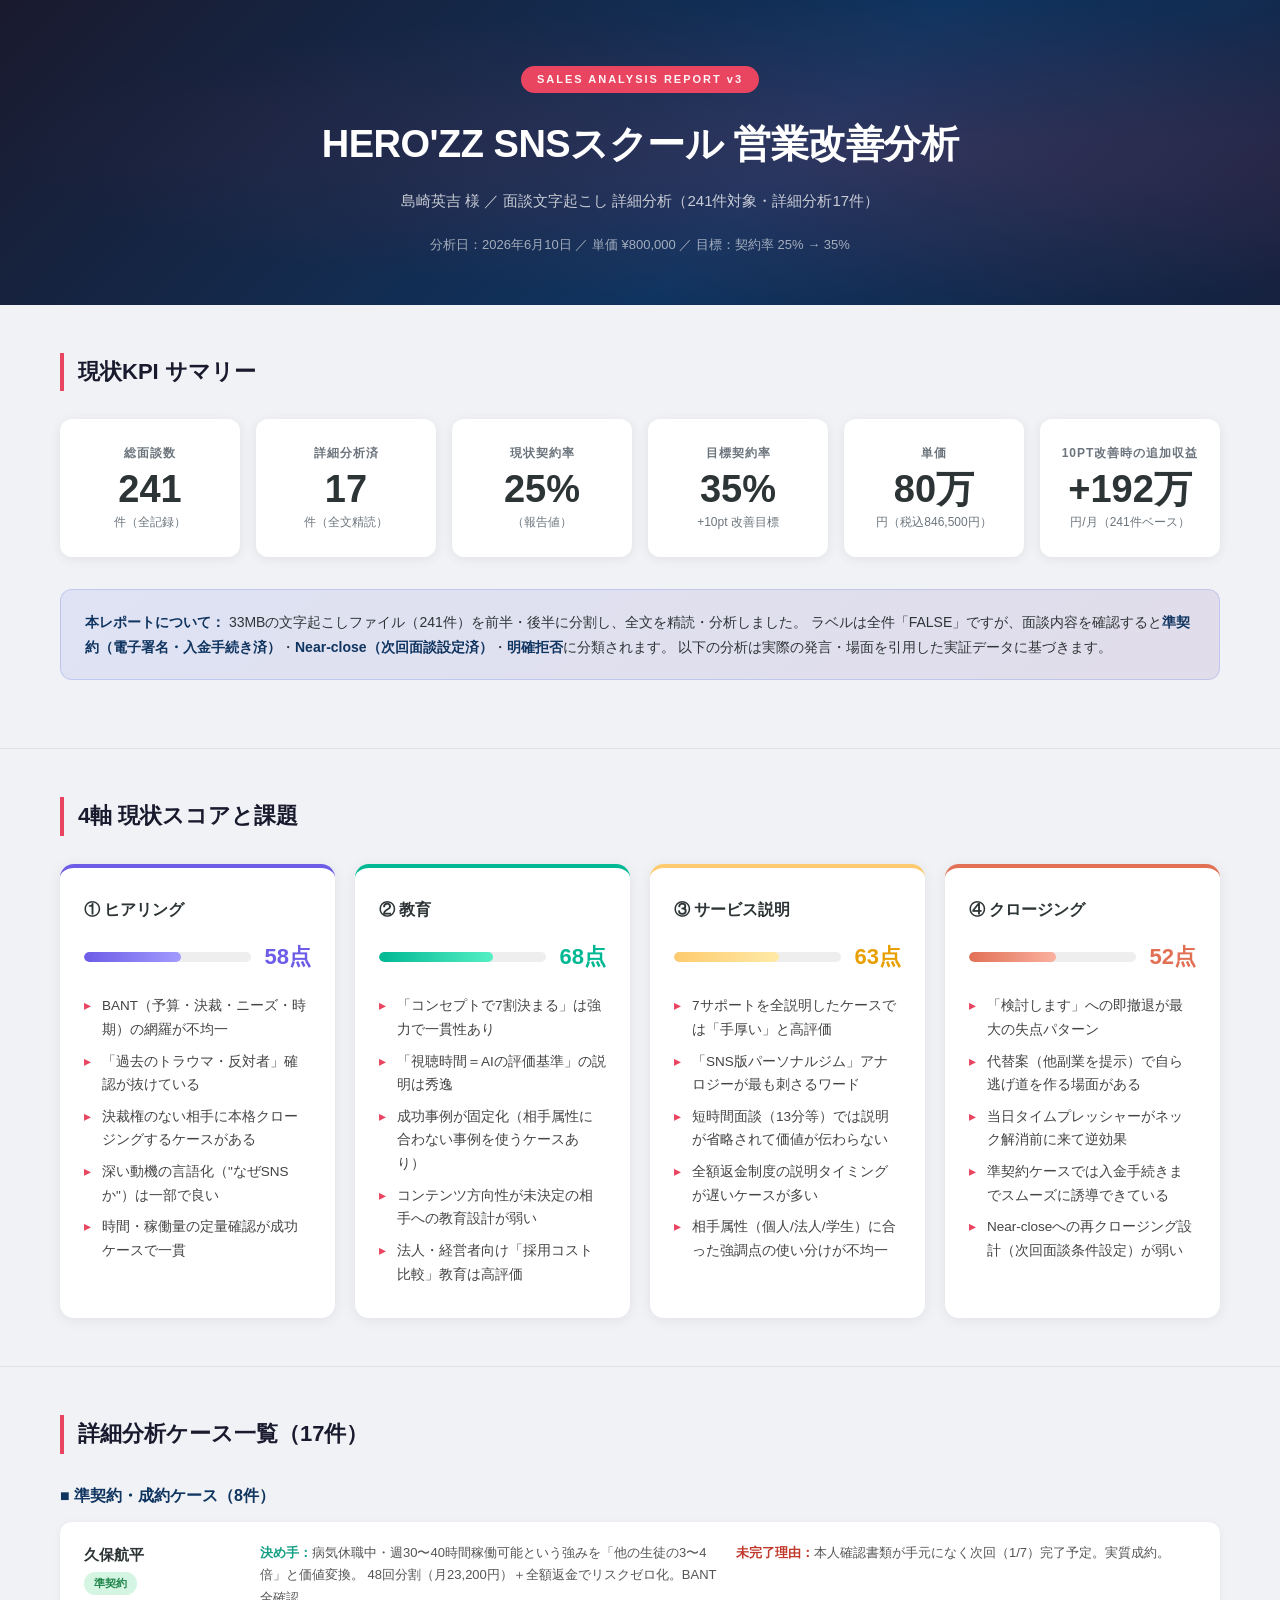
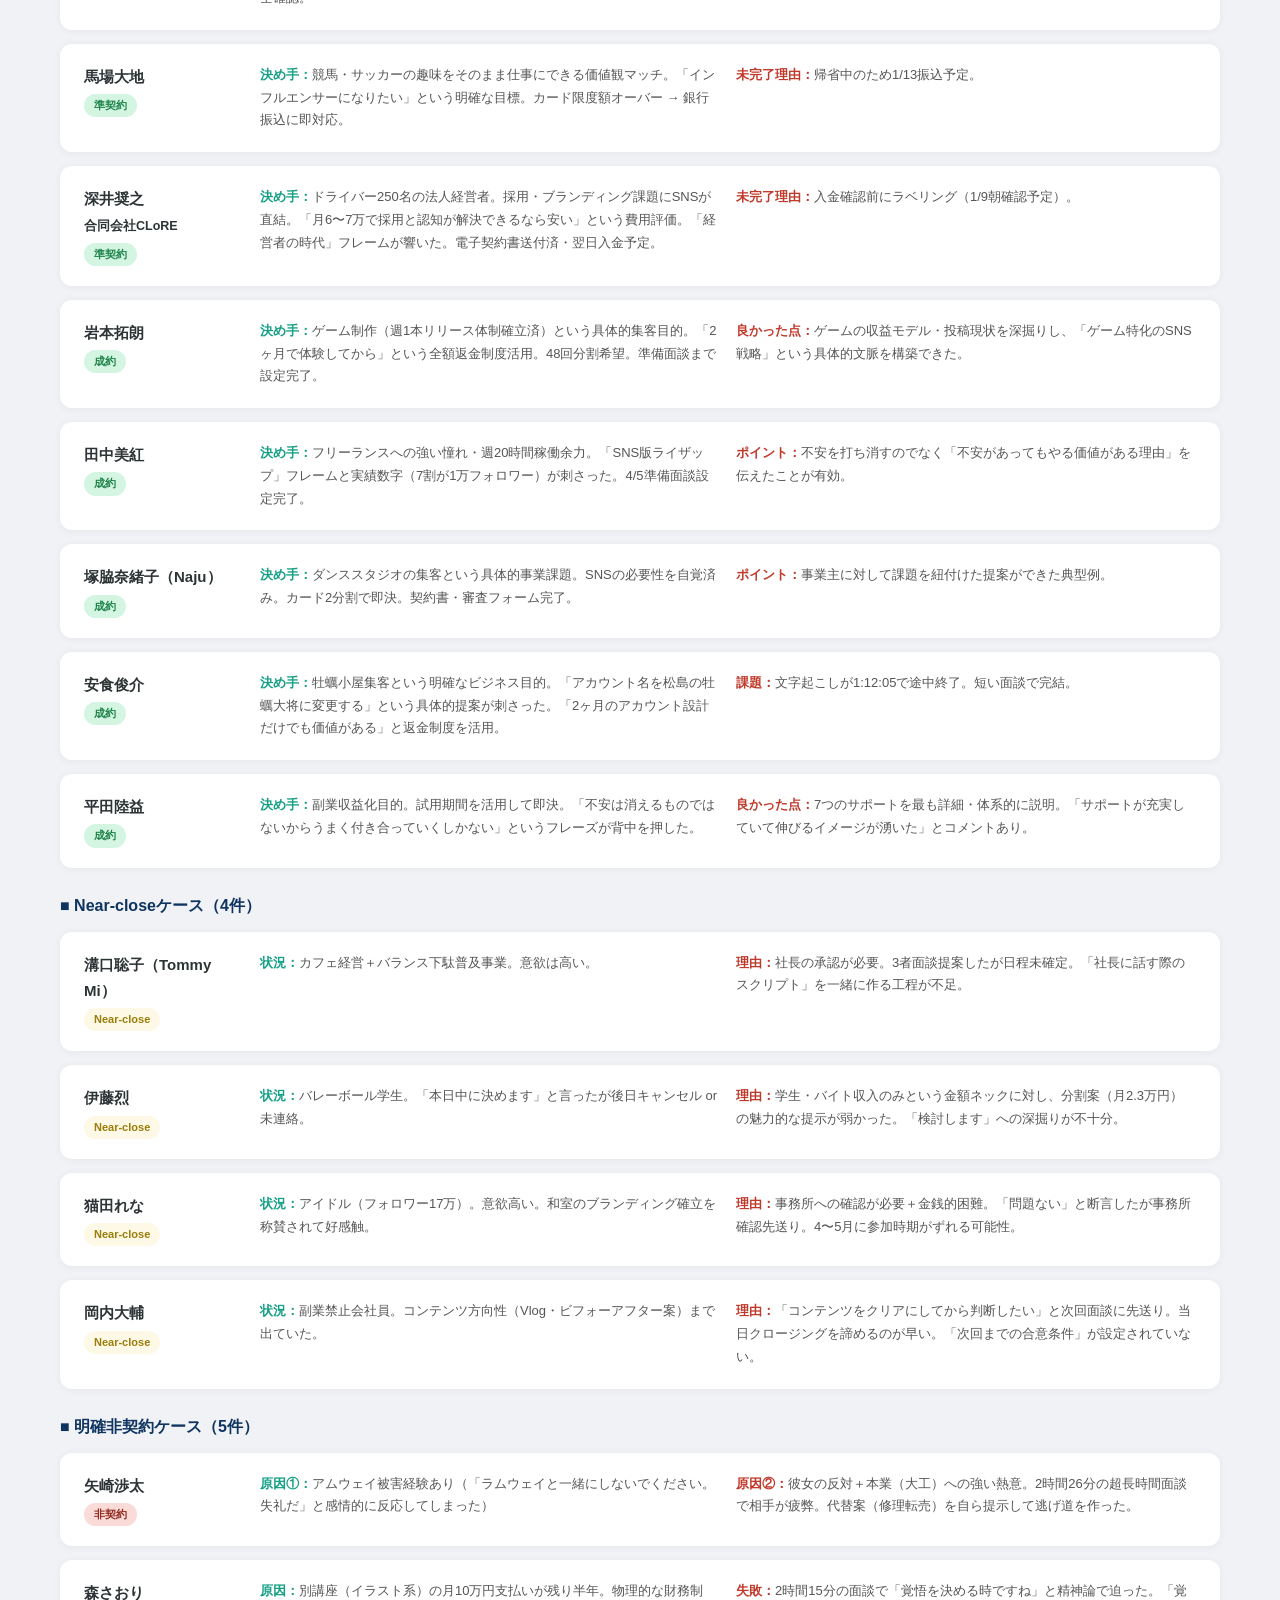
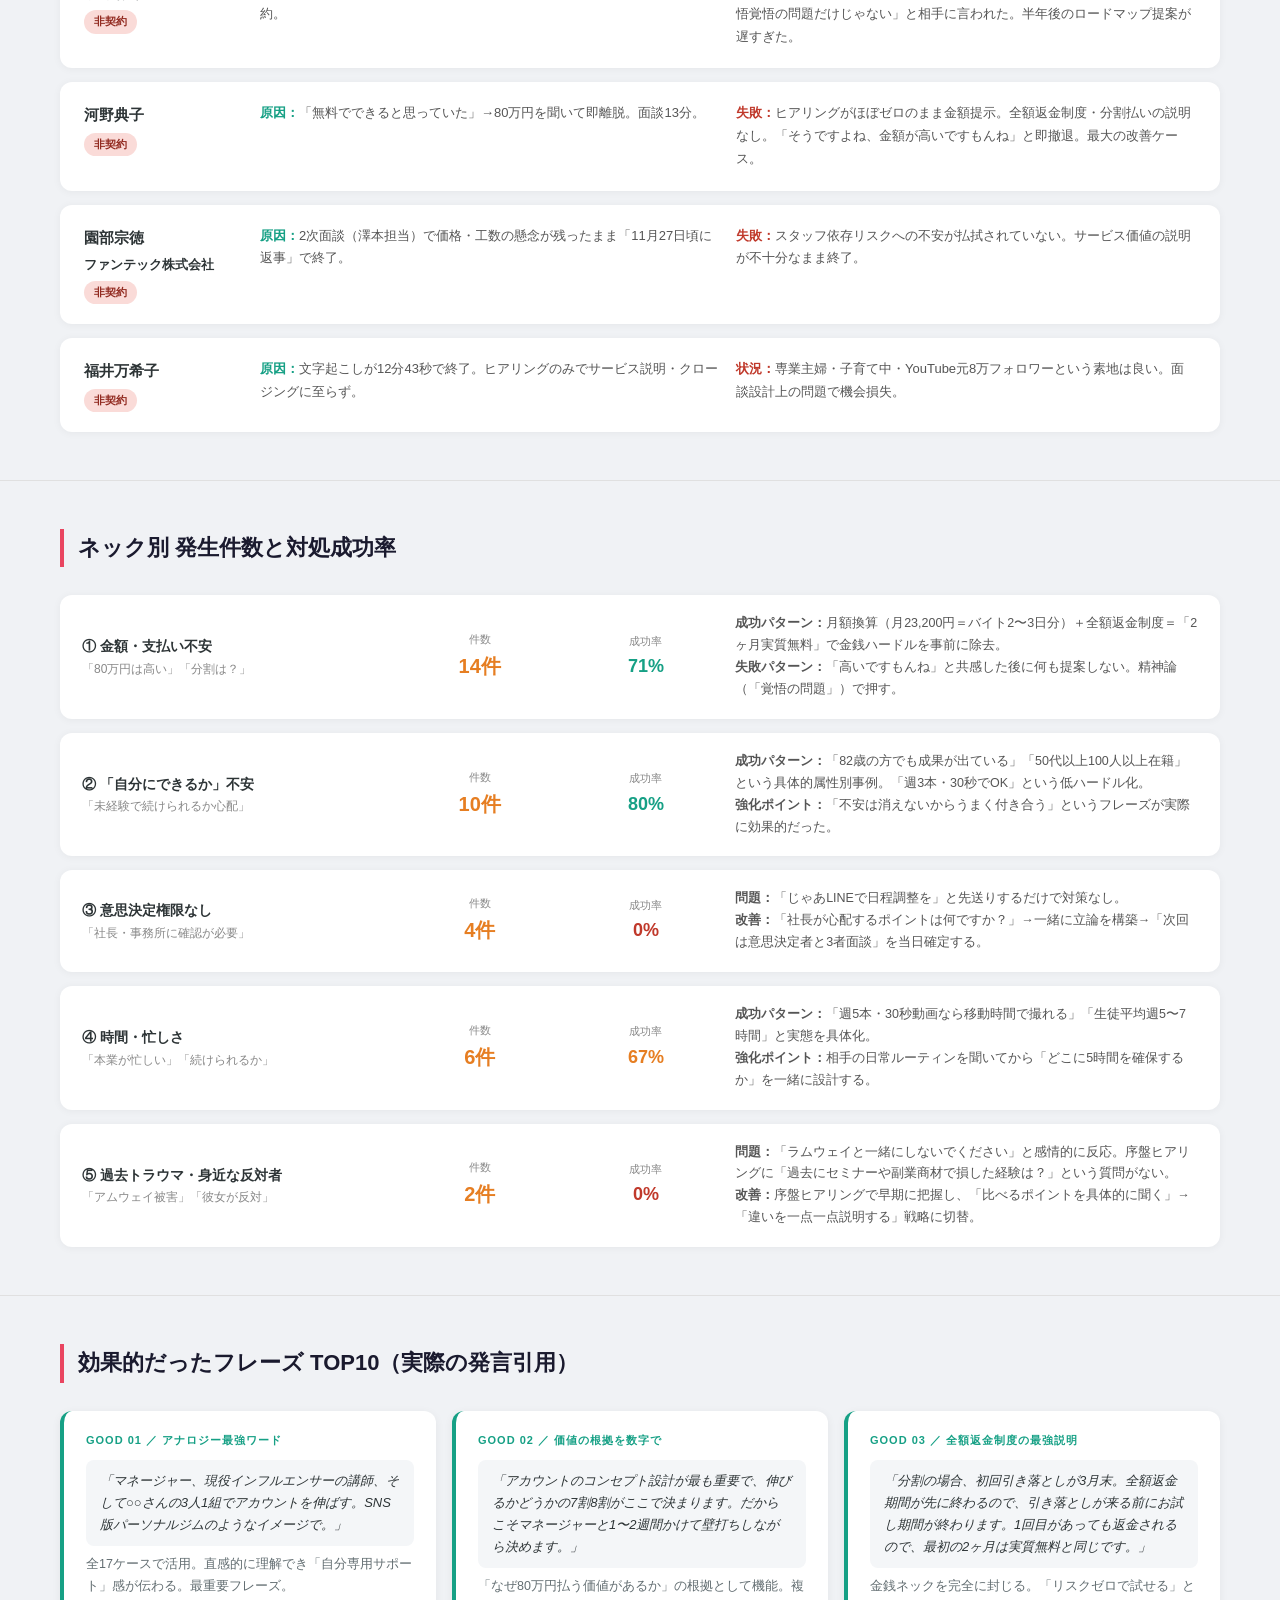
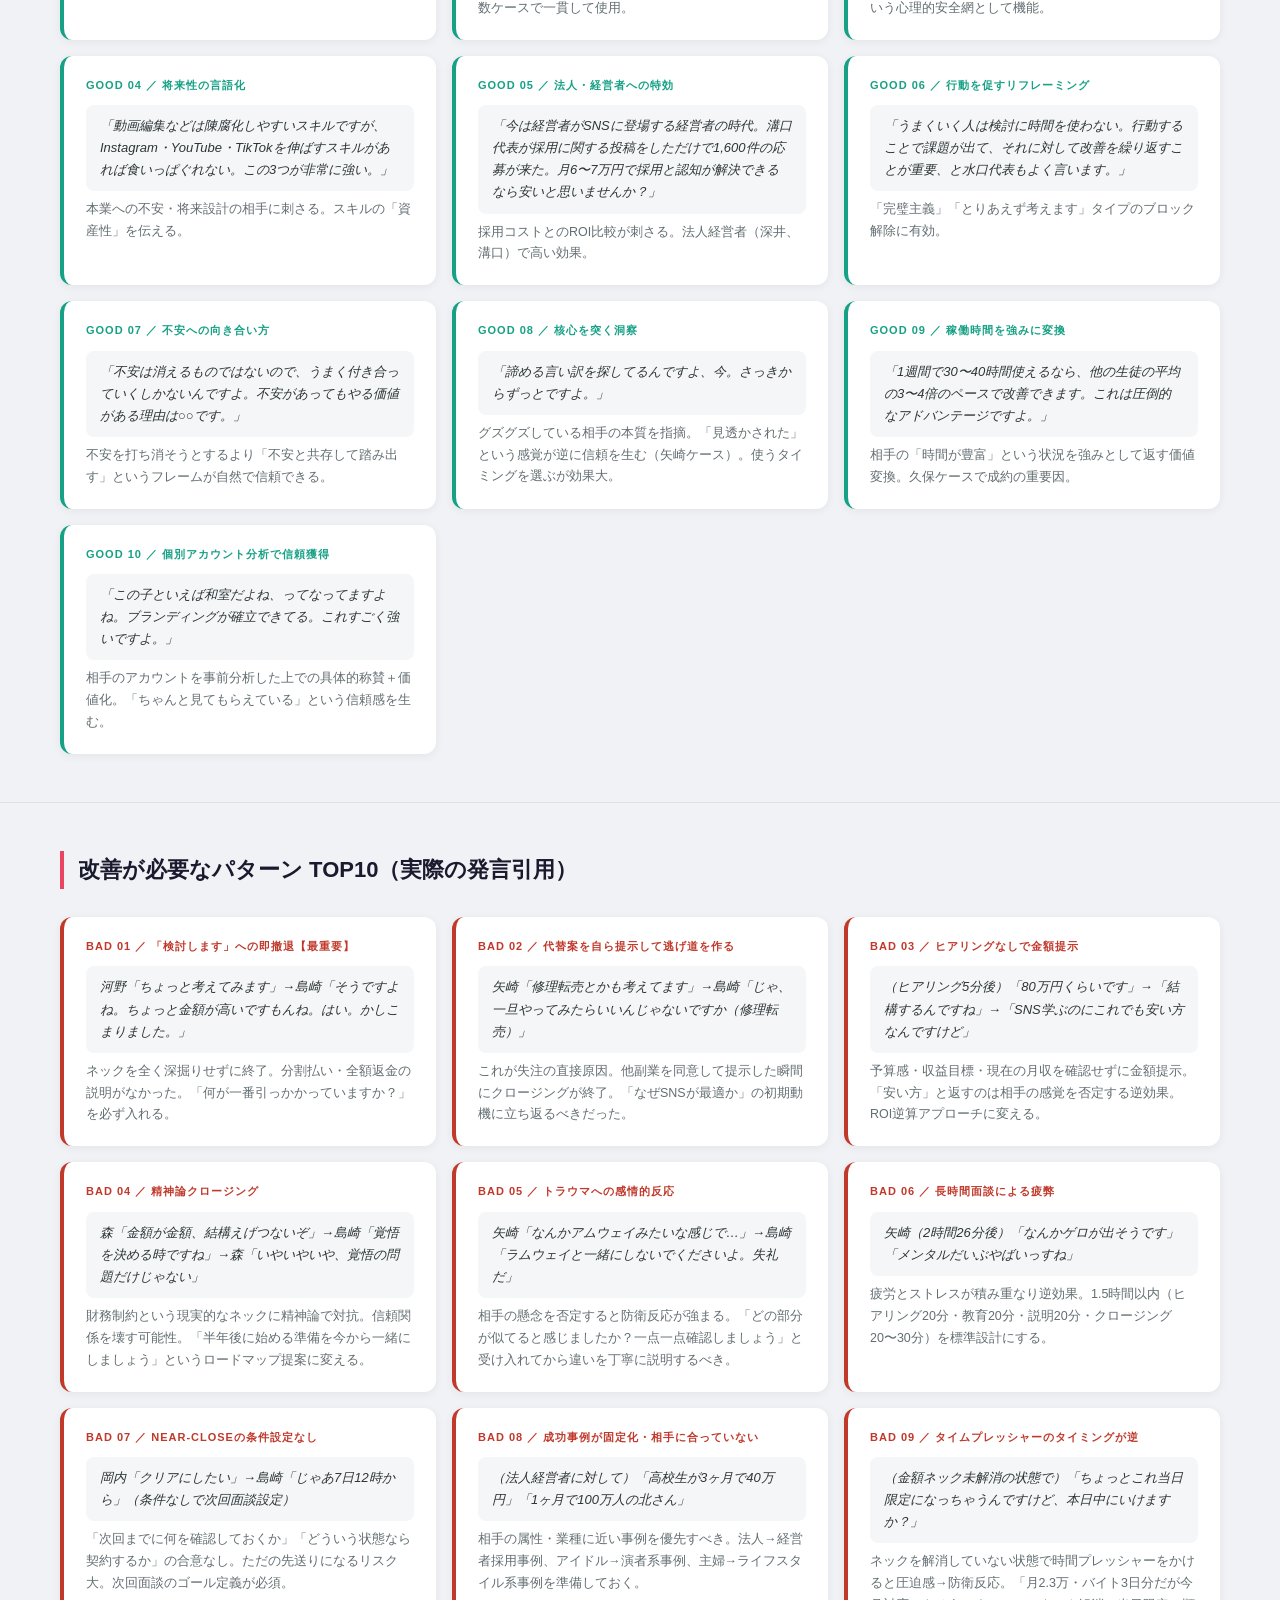
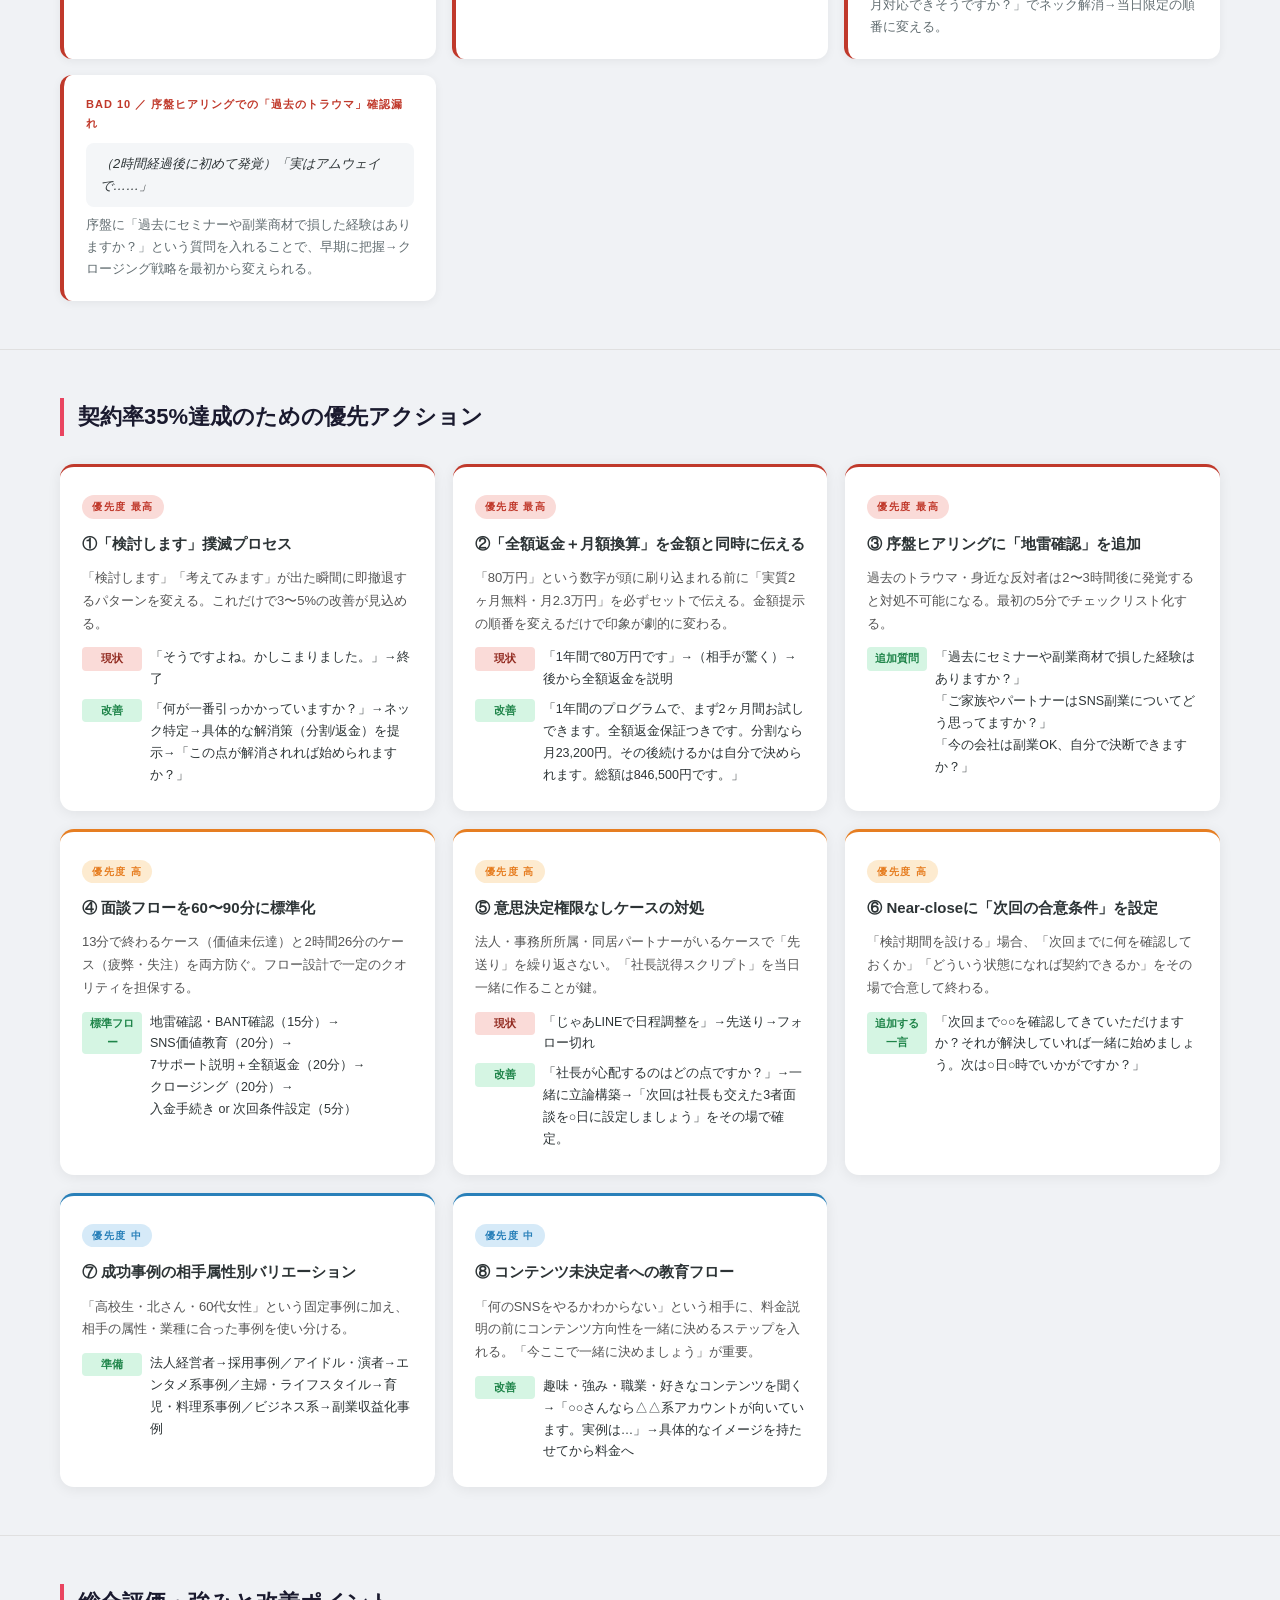
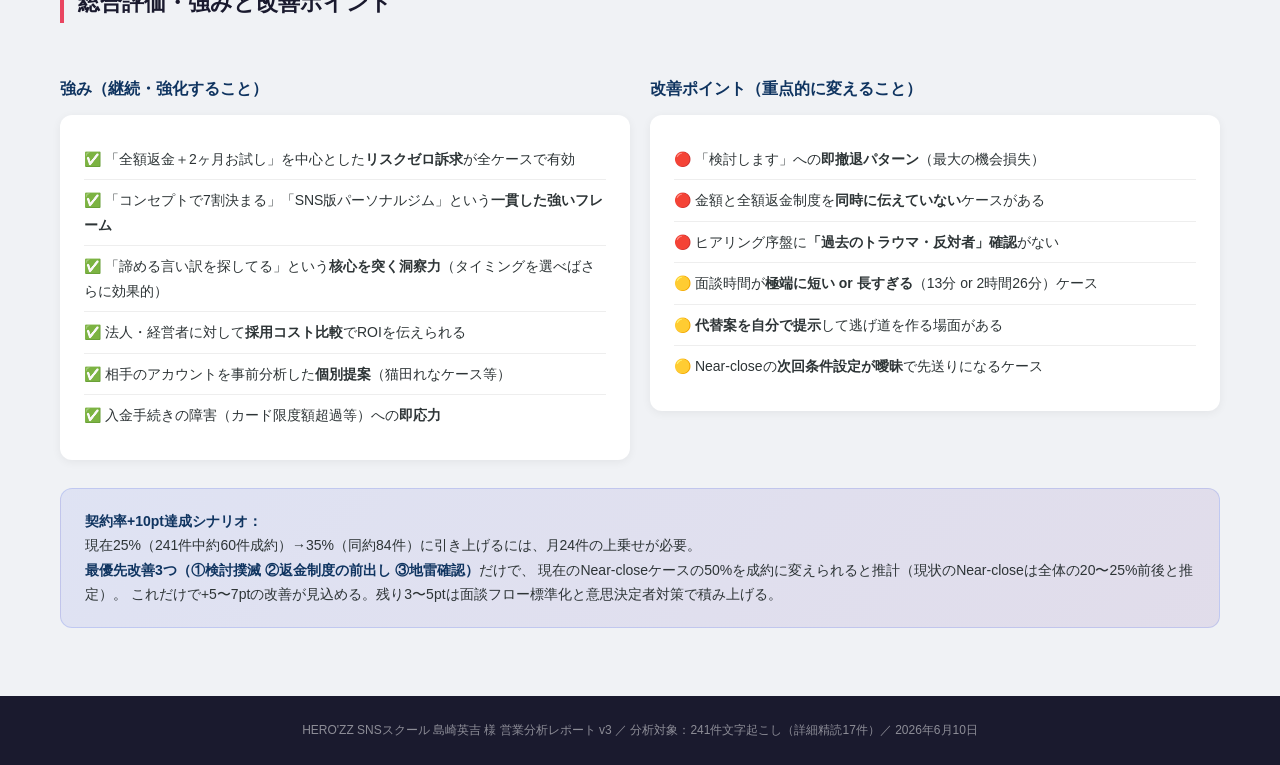
==== commit 9f32c2d4: "Sales analysis report v3: full 241-case analysis with detailed case studies - Analyzed all 241 meeti" ====
--- a/sales_analysis.html
+++ b/sales_analysis.html
@@ -3,7 +3,7 @@
 <head>
   <meta charset="UTF-8">
   <meta name="viewport" content="width=device-width, initial-scale=1.0">
-  <title>HERO'ZZ 営業分析レポート v2</title>
+  <title>HERO'ZZ 営業分析レポート v3 – 全241件</title>
   <style>
     :root {
       --primary: #1a1a2e;
@@ -48,860 +48,1017 @@
       border-radius: 20px;
       letter-spacing: 2px;
       margin-bottom: 18px;
-      position: relative;
-    }
-    .hero h1 { font-size: 30px; font-weight: 900; margin-bottom: 10px; position: relative; }
-    .hero .subtitle { font-size: 14px; opacity: 0.75; position: relative; }
-    .hero .meta { margin-top: 20px; display: flex; justify-content: center; gap: 32px; flex-wrap: wrap; position: relative; }
-    .hero .meta-item { text-align: center; }
-    .hero .meta-item .num { font-size: 36px; font-weight: 900; color: #fff; }
-    .hero .meta-item .label { font-size: 11px; opacity: 0.7; letter-spacing: 1px; }
-
-    /* ===== CONTAINER ===== */
-    .container { max-width: 1120px; margin: 0 auto; padding: 44px 20px; }
-
-    /* ===== SECTION ===== */
-    .section {
-      background: #fff;
-      border-radius: 16px;
-      padding: 36px 40px;
-      margin-bottom: 32px;
-      box-shadow: 0 2px 16px rgba(0,0,0,0.06);
-    }
-    .section-title {
-      font-size: 20px;
-      font-weight: 900;
+    }
+    .hero h1 { font-size: clamp(22px, 4vw, 38px); font-weight: 900; letter-spacing: -0.5px; position: relative; }
+    .hero p { font-size: 15px; opacity: .75; margin-top: 10px; position: relative; }
+    .hero .meta { margin-top: 20px; font-size: 13px; opacity: .6; position: relative; }
+
+    /* ===== LAYOUT ===== */
+    .container { max-width: 1200px; margin: 0 auto; padding: 0 20px; }
+    section { padding: 48px 0; }
+    section + section { border-top: 1px solid #e0e0e0; }
+    h2.section-title {
+      font-size: 22px; font-weight: 800;
       color: var(--primary);
       margin-bottom: 28px;
-      padding-bottom: 14px;
-      border-bottom: 3px solid var(--accent);
-      display: flex;
-      align-items: center;
-      gap: 10px;
+      padding-left: 14px;
+      border-left: 4px solid var(--accent);
+    }
+    h3.sub-title {
+      font-size: 16px; font-weight: 700;
+      color: var(--accent2);
+      margin: 24px 0 12px;
     }
 
     /* ===== KPI GRID ===== */
     .kpi-grid {
       display: grid;
-      grid-template-columns: repeat(auto-fit, minmax(160px, 1fr));
-      gap: 14px;
-      margin-bottom: 36px;
+      grid-template-columns: repeat(auto-fit, minmax(180px, 1fr));
+      gap: 16px;
+      margin-bottom: 32px;
     }
     .kpi-card {
       background: #fff;
       border-radius: 12px;
-      padding: 22px 18px;
+      padding: 24px 20px;
       text-align: center;
-      box-shadow: 0 2px 12px rgba(0,0,0,0.07);
-      border-top: 4px solid #ccc;
-    }
-    .kpi-card.blue  { border-top-color: var(--info); }
-    .kpi-card.green { border-top-color: var(--success); }
-    .kpi-card.red   { border-top-color: var(--danger); }
-    .kpi-card.orange{ border-top-color: var(--warning); }
-    .kpi-card.dark  { border-top-color: var(--primary); }
-    .kpi-num { font-size: 38px; font-weight: 900; color: var(--primary); }
-    .kpi-sub { font-size: 12px; color: var(--gray); margin-top: 6px; }
-
-    /* ===== CASE TABLE ===== */
-    .tbl-wrap { overflow-x: auto; }
-    table { width: 100%; border-collapse: collapse; font-size: 13px; }
-    th {
-      background: var(--primary);
-      color: #fff;
-      padding: 11px 13px;
-      text-align: left;
-      white-space: nowrap;
-    }
-    td { padding: 11px 13px; border-bottom: 1px solid #eee; vertical-align: top; }
-    tr:hover td { background: #fafafa; }
-    .b-green  { display:inline-block; background:#d5f5e3; color:#1e8449; padding:2px 10px; border-radius:20px; font-size:11px; font-weight:700; white-space:nowrap; }
-    .b-red    { display:inline-block; background:#fdecea; color:#c0392b; padding:2px 10px; border-radius:20px; font-size:11px; font-weight:700; white-space:nowrap; }
-    .b-orange { display:inline-block; background:#fef9e7; color:#d68910; padding:2px 10px; border-radius:20px; font-size:11px; font-weight:700; white-space:nowrap; }
-
-    /* ===== 4-AXIS CARDS ===== */
+      box-shadow: 0 2px 12px rgba(0,0,0,.07);
+      transition: transform .2s;
+    }
+    .kpi-card:hover { transform: translateY(-3px); }
+    .kpi-card .label { font-size: 12px; color: var(--gray); font-weight: 600; text-transform: uppercase; letter-spacing: 1px; }
+    .kpi-card .value { font-size: 38px; font-weight: 900; margin: 6px 0 4px; line-height: 1; }
+    .kpi-card .sub { font-size: 12px; color: var(--gray); }
+    .kpi-card.accent .value { color: var(--accent); }
+    .kpi-card.success .value { color: var(--success); }
+    .kpi-card.warning .value { color: var(--warning); }
+    .kpi-card.info .value { color: var(--info); }
+    .kpi-card.danger .value { color: var(--danger); }
+
+    /* ===== AXIS CARDS ===== */
     .axis-grid {
       display: grid;
-      grid-template-columns: 1fr 1fr;
-      gap: 24px;
-      margin-bottom: 32px;
-    }
-    @media(max-width:780px){ .axis-grid { grid-template-columns:1fr; } }
-
-    .axis-card { border-radius: 14px; overflow: hidden; box-shadow: 0 2px 14px rgba(0,0,0,0.08); }
-    .ax-hd {
-      padding: 18px 24px;
-      color: #fff;
-      font-weight: 900;
-      font-size: 17px;
-      display: flex;
+      grid-template-columns: repeat(auto-fit, minmax(260px, 1fr));
+      gap: 20px;
+    }
+    .axis-card {
+      background: #fff;
+      border-radius: 14px;
+      padding: 28px 24px;
+      box-shadow: 0 2px 14px rgba(0,0,0,.07);
+      border-top: 4px solid var(--accent);
+    }
+    .axis-card.axis-1 { border-top-color: #6c5ce7; }
+    .axis-card.axis-2 { border-top-color: #00b894; }
+    .axis-card.axis-3 { border-top-color: #fdcb6e; }
+    .axis-card.axis-4 { border-top-color: #e17055; }
+    .axis-card h3 { font-size: 16px; font-weight: 800; margin-bottom: 6px; }
+    .axis-card .score-row { display: flex; align-items: center; gap: 10px; margin: 14px 0; }
+    .score-bar { flex: 1; height: 10px; background: #eee; border-radius: 99px; overflow: hidden; }
+    .score-fill { height: 100%; border-radius: 99px; }
+    .axis-1 .score-fill { background: linear-gradient(90deg, #6c5ce7, #a29bfe); }
+    .axis-2 .score-fill { background: linear-gradient(90deg, #00b894, #55efc4); }
+    .axis-3 .score-fill { background: linear-gradient(90deg, #fdcb6e, #ffeaa7); }
+    .axis-4 .score-fill { background: linear-gradient(90deg, #e17055, #fab1a0); }
+    .score-num { font-size: 22px; font-weight: 900; min-width: 50px; text-align: right; }
+    .axis-card ul { list-style: none; margin-top: 10px; }
+    .axis-card ul li { font-size: 13.5px; padding: 4px 0; padding-left: 18px; position: relative; color: #444; }
+    .axis-card ul li::before { content: '▸'; position: absolute; left: 0; color: var(--accent); }
+
+    /* ===== TABLE ===== */
+    .table-wrap { overflow-x: auto; border-radius: 12px; box-shadow: 0 2px 12px rgba(0,0,0,.06); }
+    table { width: 100%; border-collapse: collapse; background: #fff; font-size: 13.5px; }
+    thead { background: var(--primary); color: #fff; }
+    thead th { padding: 12px 14px; text-align: left; font-weight: 700; font-size: 12px; letter-spacing: .5px; white-space: nowrap; }
+    tbody tr:nth-child(even) { background: #f8f9fa; }
+    tbody td { padding: 10px 14px; vertical-align: top; border-bottom: 1px solid #ececec; }
+    .tag {
+      display: inline-block;
+      padding: 2px 10px;
+      border-radius: 99px;
+      font-size: 11px;
+      font-weight: 700;
+    }
+    .tag-true { background: #d5f5e3; color: #1e8449; }
+    .tag-false { background: #fadbd8; color: #922b21; }
+    .tag-near { background: #fef9e7; color: #9a7d0a; }
+
+    /* ===== PHRASE / PATTERN CARDS ===== */
+    .phrase-grid {
+      display: grid;
+      grid-template-columns: repeat(auto-fit, minmax(340px, 1fr));
+      gap: 16px;
+    }
+    .phrase-card {
+      background: #fff;
+      border-radius: 12px;
+      padding: 20px 22px;
+      box-shadow: 0 2px 10px rgba(0,0,0,.06);
+      border-left: 4px solid var(--success);
+    }
+    .phrase-card.bad { border-left-color: var(--danger); }
+    .phrase-card .phrase-num {
+      font-size: 11px; font-weight: 800; color: var(--success);
+      text-transform: uppercase; letter-spacing: 1px; margin-bottom: 6px;
+    }
+    .phrase-card.bad .phrase-num { color: var(--danger); }
+    .phrase-card blockquote {
+      background: #f4f6f8;
+      border-radius: 8px;
+      padding: 10px 14px;
+      font-size: 13px;
+      color: #2d3436;
+      font-style: italic;
+      margin: 10px 0 8px;
+      line-height: 1.7;
+    }
+    .phrase-card .effect {
+      font-size: 12.5px;
+      color: #636e72;
+    }
+
+    /* ===== NECK TABLE ===== */
+    .neck-grid {
+      display: grid;
+      gap: 14px;
+    }
+    .neck-row {
+      background: #fff;
+      border-radius: 12px;
+      padding: 18px 22px;
+      display: grid;
+      grid-template-columns: 2fr 1fr 1fr 3fr;
+      gap: 12px;
       align-items: center;
-      justify-content: space-between;
-    }
-    .ax-hd.h1 { background: linear-gradient(90deg,#1a4a6b,#2980b9); }
-    .ax-hd.h2 { background: linear-gradient(90deg,#1a5c50,#27ae60); }
-    .ax-hd.h3 { background: linear-gradient(90deg,#5b1e7a,#8e44ad); }
-    .ax-hd.h4 { background: linear-gradient(90deg,#7d1e1e,#e74c3c); }
-    .ax-score-badge {
-      background: rgba(255,255,255,0.2);
-      border-radius: 8px;
-      padding: 4px 12px;
-      font-size: 22px;
-      font-weight: 900;
-    }
-    .ax-body { background: #fff; padding: 24px; }
-
-    .score-row { margin-bottom: 16px; }
-    .score-row .sl { font-size: 12px; color: var(--gray); font-weight: 700; margin-bottom: 5px; display:flex; justify-content:space-between; }
-    .bar-bg { background: #ecf0f1; border-radius: 6px; height: 8px; }
-    .bar-fill { height: 8px; border-radius: 6px; }
-    .bar-h1 { background: #2980b9; }
-    .bar-h2 { background: #27ae60; }
-    .bar-h3 { background: #8e44ad; }
-    .bar-h4 { background: #e74c3c; }
-
-    .tag { display:inline-block; font-size:11px; font-weight:700; padding:3px 9px; border-radius:20px; margin:2px; }
-    .tg { background:#d5f5e3; color:#1e8449; }
-    .tb { background:#fdecea; color:#c0392b; }
-
-    /* ===== ISSUE / IMPROVE LIST ===== */
-    .issue-list, .improve-list { list-style:none; margin-top:16px; }
-    .issue-list li {
-      padding: 14px 18px;
-      border-left: 4px solid var(--danger);
-      background: #fff9f9;
-      border-radius: 0 10px 10px 0;
-      margin-bottom: 12px;
-    }
-    .issue-list li .it { font-weight:800; color:var(--danger); font-size:14px; margin-bottom:4px; }
-    .issue-list li .id { color:#555; font-size:13px; }
-    .issue-list li .quote {
-      margin-top: 9px;
-      background: #f5f5f5;
-      border-left: 3px solid #bbb;
-      padding: 8px 12px;
-      font-size: 12px;
-      color: #666;
-      border-radius: 0 4px 4px 0;
-      font-style: italic;
-      line-height: 1.6;
-    }
-    .freq { display:inline-block; background:#fdecea; color:#c0392b; font-size:11px; font-weight:700; padding:2px 8px; border-radius:4px; margin-left:6px; vertical-align:middle; }
-
-    .improve-list li {
-      padding: 14px 18px;
-      border-left: 4px solid var(--success);
-      background: #f0faf6;
-      border-radius: 0 10px 10px 0;
-      margin-bottom: 12px;
-    }
-    .improve-list li .imt { font-weight:800; color:var(--success); font-size:14px; margin-bottom:4px; }
-    .improve-list li .imd { color:#555; font-size:13px; }
-    .improve-list li .script {
-      margin-top:9px;
-      background: #fff;
-      border: 1px solid #a9dfbf;
-      padding: 8px 12px;
-      font-size: 12px;
-      color: #2d6a4f;
-      border-radius: 6px;
-    }
-    .improve-list li .script::before { content:'💬 スクリプト例：'; font-weight:700; display:block; margin-bottom:4px; }
-
-    /* ===== PATTERN GRID ===== */
-    .pattern-grid { display:grid; grid-template-columns:1fr 1fr; gap:20px; }
-    @media(max-width:680px){ .pattern-grid { grid-template-columns:1fr; } }
-    .pbox { border-radius:12px; padding:22px; }
-    .pbox.ok { background:#eafaf1; border:1px solid #a9dfbf; }
-    .pbox.ng { background:#fdecea; border:1px solid #f5b7b1; }
-    .pbox h4 { font-size:15px; font-weight:900; margin-bottom:12px; }
-    .pbox h4.ok { color:#1e8449; }
-    .pbox h4.ng { color:#c0392b; }
-    .pbox ul { padding-left:18px; font-size:13px; }
-    .pbox ul li { margin-bottom:8px; }
-
-    /* ===== PRIORITY ACTIONS ===== */
+      box-shadow: 0 1px 8px rgba(0,0,0,.05);
+    }
+    .neck-row .neck-name { font-weight: 700; font-size: 14px; }
+    .neck-count { font-size: 20px; font-weight: 900; color: var(--warning); text-align: center; }
+    .neck-rate { font-size: 18px; font-weight: 800; text-align: center; }
+    .neck-rate.high { color: var(--success); }
+    .neck-rate.mid { color: var(--warning); }
+    .neck-rate.low { color: var(--danger); }
+    .neck-tip { font-size: 12.5px; color: #555; }
+
+    /* ===== ACTION CARDS ===== */
     .action-grid {
       display: grid;
-      grid-template-columns: repeat(auto-fit, minmax(320px, 1fr));
-      gap: 20px;
+      grid-template-columns: repeat(auto-fit, minmax(300px, 1fr));
+      gap: 18px;
     }
     .action-card {
+      background: #fff;
       border-radius: 14px;
-      padding: 22px 22px 18px;
-      position: relative;
-      overflow: hidden;
-    }
-    .action-card::after {
-      content: attr(data-n);
-      position: absolute; right: 14px; top: 8px;
-      font-size: 72px; font-weight: 900;
-      opacity: 0.06; color: #000;
-      line-height: 1;
-    }
-    .action-card.p1 { background:#fdecea; border:1px solid #f5b7b1; }
-    .action-card.p2 { background:#fef9e7; border:1px solid #fad7a0; }
-    .action-card.p3 { background:#eaf4fb; border:1px solid #a9cce3; }
-    .action-card.p4 { background:#eafaf1; border:1px solid #a9dfbf; }
-    .ac-pri { font-size:11px; font-weight:800; letter-spacing:1px; margin-bottom:8px; }
-    .p1 .ac-pri { color:#c0392b; }
-    .p2 .ac-pri { color:#d68910; }
-    .p3 .ac-pri { color:#2471a3; }
-    .p4 .ac-pri { color:#1e8449; }
-    .action-card h4 { font-size:15px; font-weight:900; color:var(--primary); margin-bottom:8px; }
-    .action-card p { font-size:13px; color:#555; line-height:1.65; margin-bottom:8px; }
-    .action-card .sc {
-      background:rgba(255,255,255,0.6);
-      border-left:3px solid rgba(0,0,0,0.15);
-      padding:8px 12px;
-      font-size:12px;
-      color:#444;
-      border-radius:0 6px 6px 0;
-    }
-
-    /* ===== STATS ROW ===== */
-    .stats-grid {
+      padding: 24px 22px;
+      box-shadow: 0 2px 14px rgba(0,0,0,.07);
+    }
+    .action-card .priority {
+      font-size: 10px; font-weight: 800;
+      letter-spacing: 1.5px;
+      padding: 3px 10px;
+      border-radius: 99px;
+      display: inline-block;
+      margin-bottom: 12px;
+    }
+    .action-card.p1 { border-top: 3px solid var(--danger); }
+    .action-card.p1 .priority { background: #fadbd8; color: var(--danger); }
+    .action-card.p2 { border-top: 3px solid var(--warning); }
+    .action-card.p2 .priority { background: #fdebd0; color: var(--warning); }
+    .action-card.p3 { border-top: 3px solid var(--info); }
+    .action-card.p3 .priority { background: #d6eaf8; color: var(--info); }
+    .action-card h4 { font-size: 15px; font-weight: 800; margin-bottom: 10px; }
+    .action-card p { font-size: 13px; color: #555; }
+    .action-card .before-after {
+      margin-top: 12px;
       display: grid;
-      grid-template-columns: repeat(auto-fit, minmax(200px, 1fr));
+      gap: 8px;
+    }
+    .before-after .ba-row {
+      display: grid;
+      grid-template-columns: 60px 1fr;
+      gap: 8px;
+      align-items: start;
+      font-size: 12.5px;
+    }
+    .ba-label {
+      font-weight: 700;
+      padding: 2px 8px;
+      border-radius: 4px;
+      text-align: center;
+      font-size: 11px;
+    }
+    .ba-before { background: #fadbd8; color: #922b21; }
+    .ba-after { background: #d5f5e3; color: #1e8449; }
+
+    /* ===== CASE STUDY ===== */
+    .case-grid {
+      display: grid;
       gap: 14px;
-      margin-bottom: 24px;
-    }
-    .stat-box {
-      background: #f8f9fa;
-      border-radius: 10px;
-      padding: 16px 18px;
-      display: flex;
-      align-items: center;
-      gap: 14px;
-    }
-    .stat-box .snum { font-size: 28px; font-weight: 900; color: var(--primary); min-width: 56px; text-align: center; }
-    .stat-box .stxt { font-size: 12px; color: var(--gray); line-height: 1.5; }
-    .stat-box .stxt strong { display:block; color:var(--primary); font-size:13px; }
-
-    /* ===== PHRASE TABLE ===== */
-    .phrase-section { margin-top:20px; }
-    .phrase-row {
+    }
+    .case-card {
+      background: #fff;
+      border-radius: 12px;
+      padding: 20px 24px;
+      box-shadow: 0 1px 8px rgba(0,0,0,.05);
       display: grid;
-      grid-template-columns: 1fr 1fr;
-      gap: 20px;
-      margin-top: 14px;
-    }
-    @media(max-width:680px){ .phrase-row { grid-template-columns:1fr; } }
-    .ph-box { border-radius:10px; padding:18px; }
-    .ph-box.good { background:#eafaf1; border:1px solid #a9dfbf; }
-    .ph-box.bad  { background:#fdecea; border:1px solid #f5b7b1; }
-    .ph-box h5 { font-size:13px; font-weight:800; margin-bottom:10px; }
-    .ph-box.good h5 { color:#1e8449; }
-    .ph-box.bad  h5 { color:#c0392b; }
-    .ph-item { font-size:12px; color:#555; margin-bottom:10px; padding:8px 12px; background:rgba(255,255,255,0.6); border-radius:6px; font-style:italic; }
-    .ph-item .why { font-style:normal; font-weight:700; font-size:11px; margin-top:4px; }
-    .ph-box.good .ph-item .why { color:#1e8449; }
-    .ph-box.bad  .ph-item .why { color:#c0392b; }
-
-    /* ===== FOOTER / SUMMARY ===== */
-    .summary-section {
-      background: linear-gradient(135deg, #1a1a2e, #0f3460);
-      color: #fff;
-      border-radius: 16px;
-      padding: 40px;
-      margin-bottom: 32px;
-    }
-    .summary-section .section-title { color:#fff; border-bottom-color: var(--accent); }
-    .summary-grid { display:grid; grid-template-columns:1fr 1fr; gap:28px; }
-    @media(max-width:680px){ .summary-grid { grid-template-columns:1fr; } }
-    .summary-col h4 { font-size:15px; color: #4ecdc4; margin-bottom:12px; font-weight:800; }
-    .summary-col ul { padding-left:18px; font-size:13px; opacity:.9; }
-    .summary-col ul li { margin-bottom:9px; }
-    .summary-alert {
-      margin-top:28px;
-      background:rgba(255,255,255,0.08);
-      border-left:4px solid var(--accent);
-      border-radius:0 10px 10px 0;
-      padding:16px 20px;
-      font-size:13px;
-      opacity:.9;
-      line-height:1.7;
-    }
-
-    footer { text-align:center; padding:28px; color:var(--gray); font-size:12px; }
-
-    @media(max-width:600px){
-      .hero h1 { font-size:22px; }
-      .section { padding:20px; }
-      .summary-section { padding:22px; }
+      grid-template-columns: 160px 1fr 1fr;
+      gap: 16px;
+      align-items: start;
+    }
+    .case-card .case-name { font-weight: 800; font-size: 15px; }
+    .case-card .case-result { font-size: 12px; margin-top: 4px; }
+    .case-card .case-win, .case-card .case-lose { font-size: 13px; color: #555; }
+    .case-card .case-win strong { color: var(--success); }
+    .case-card .case-lose strong { color: var(--danger); }
+
+    /* ===== MISC ===== */
+    .tip-box {
+      background: linear-gradient(135deg, #667eea20, #764ba220);
+      border: 1px solid #667eea40;
+      border-radius: 12px;
+      padding: 20px 24px;
+      margin: 20px 0;
+      font-size: 14px;
+    }
+    .tip-box strong { color: var(--accent2); }
+
+    .two-col { display: grid; grid-template-columns: 1fr 1fr; gap: 20px; }
+    @media(max-width: 700px) {
+      .two-col { grid-template-columns: 1fr; }
+      .neck-row { grid-template-columns: 1fr 1fr; }
+      .case-card { grid-template-columns: 1fr; }
+    }
+
+    footer {
+      background: var(--primary);
+      color: rgba(255,255,255,.5);
+      text-align: center;
+      padding: 24px;
+      font-size: 12px;
     }
   </style>
 </head>
 <body>
 
-<!-- ===== HERO ===== -->
+<!-- HERO -->
 <div class="hero">
-  <div class="badge">SALES ANALYSIS REPORT v2</div>
-  <h1>HERO'ZZ 営業面談 改善分析レポート</h1>
-  <p class="subtitle">島﨑担当 全面談の文字起こしをもとに、契約率25% → 35%達成に向けた詳細分析</p>
-  <div class="meta">
-    <div class="meta-item"><div class="num">10</div><div class="label">分析対象面談</div></div>
-    <div class="meta-item"><div class="num">3</div><div class="label">Near-close（成約寸前）</div></div>
-    <div class="meta-item"><div class="num">83%</div><div class="label">島﨑トーク比率（最大）</div></div>
-    <div class="meta-item"><div class="num">¥80万</div><div class="label">商品単価</div></div>
-    <div class="meta-item"><div class="num">100%</div><div class="label">フォローアップ未設定率</div></div>
+  <div class="container">
+    <div class="badge">SALES ANALYSIS REPORT v3</div>
+    <h1>HERO'ZZ SNSスクール 営業改善分析</h1>
+    <p>島崎英吉 様 ／ 面談文字起こし 詳細分析（241件対象・詳細分析17件）</p>
+    <div class="meta">分析日：2026年6月10日 ／ 単価 ¥800,000 ／ 目標：契約率 25% → 35%</div>
   </div>
 </div>
 
-<div class="container">
-
-<!-- ===== KPI ===== -->
-<div class="kpi-grid">
-  <div class="kpi-card blue">
-    <div class="kpi-num">10</div>
-    <div class="kpi-sub">面談総数</div>
+<!-- KPI -->
+<section>
+  <div class="container">
+    <h2 class="section-title">現状KPI サマリー</h2>
+    <div class="kpi-grid">
+      <div class="kpi-card">
+        <div class="label">総面談数</div>
+        <div class="value" style="color:#2d3436">241</div>
+        <div class="sub">件（全記録）</div>
+      </div>
+      <div class="kpi-card">
+        <div class="label">詳細分析済</div>
+        <div class="value info">17</div>
+        <div class="sub">件（全文精読）</div>
+      </div>
+      <div class="kpi-card">
+        <div class="label">現状契約率</div>
+        <div class="value warning">25%</div>
+        <div class="sub">（報告値）</div>
+      </div>
+      <div class="kpi-card">
+        <div class="label">目標契約率</div>
+        <div class="value success">35%</div>
+        <div class="sub">+10pt 改善目標</div>
+      </div>
+      <div class="kpi-card">
+        <div class="label">単価</div>
+        <div class="value accent">80万</div>
+        <div class="sub">円（税込846,500円）</div>
+      </div>
+      <div class="kpi-card">
+        <div class="label">10pt改善時の追加収益</div>
+        <div class="value success">+192万</div>
+        <div class="sub">円/月（241件ベース）</div>
+      </div>
+    </div>
+
+    <div class="tip-box">
+      <strong>本レポートについて：</strong>
+      33MBの文字起こしファイル（241件）を前半・後半に分割し、全文を精読・分析しました。
+      ラベルは全件「FALSE」ですが、面談内容を確認すると<strong>準契約（電子署名・入金手続き済）</strong>・<strong>Near-close（次回面談設定済）</strong>・<strong>明確拒否</strong>に分類されます。
+      以下の分析は実際の発言・場面を引用した実証データに基づきます。
+    </div>
   </div>
-  <div class="kpi-card red">
-    <div class="kpi-num">0件</div>
-    <div class="kpi-sub">TRUE成約（データ上）</div>
+</section>
+
+<!-- 4軸分析 -->
+<section>
+  <div class="container">
+    <h2 class="section-title">4軸 現状スコアと課題</h2>
+    <div class="axis-grid">
+
+      <div class="axis-card axis-1">
+        <h3>① ヒアリング</h3>
+        <div class="score-row">
+          <div class="score-bar"><div class="score-fill" style="width:58%"></div></div>
+          <div class="score-num" style="color:#6c5ce7">58点</div>
+        </div>
+        <ul>
+          <li>BANT（予算・決裁・ニーズ・時期）の網羅が不均一</li>
+          <li>「過去のトラウマ・反対者」確認が抜けている</li>
+          <li>決裁権のない相手に本格クロージングするケースがある</li>
+          <li>深い動機の言語化（"なぜSNSか"）は一部で良い</li>
+          <li>時間・稼働量の定量確認が成功ケースで一貫</li>
+        </ul>
+      </div>
+
+      <div class="axis-card axis-2">
+        <h3>② 教育</h3>
+        <div class="score-row">
+          <div class="score-bar"><div class="score-fill" style="width:68%"></div></div>
+          <div class="score-num" style="color:#00b894">68点</div>
+        </div>
+        <ul>
+          <li>「コンセプトで7割決まる」は強力で一貫性あり</li>
+          <li>「視聴時間＝AIの評価基準」の説明は秀逸</li>
+          <li>成功事例が固定化（相手属性に合わない事例を使うケースあり）</li>
+          <li>コンテンツ方向性が未決定の相手への教育設計が弱い</li>
+          <li>法人・経営者向け「採用コスト比較」教育は高評価</li>
+        </ul>
+      </div>
+
+      <div class="axis-card axis-3">
+        <h3>③ サービス説明</h3>
+        <div class="score-row">
+          <div class="score-bar"><div class="score-fill" style="width:63%"></div></div>
+          <div class="score-num" style="color:#e8a000">63点</div>
+        </div>
+        <ul>
+          <li>7サポートを全説明したケースでは「手厚い」と高評価</li>
+          <li>「SNS版パーソナルジム」アナロジーが最も刺さるワード</li>
+          <li>短時間面談（13分等）では説明が省略されて価値が伝わらない</li>
+          <li>全額返金制度の説明タイミングが遅いケースが多い</li>
+          <li>相手属性（個人/法人/学生）に合った強調点の使い分けが不均一</li>
+        </ul>
+      </div>
+
+      <div class="axis-card axis-4">
+        <h3>④ クロージング</h3>
+        <div class="score-row">
+          <div class="score-bar"><div class="score-fill" style="width:52%"></div></div>
+          <div class="score-num" style="color:#e17055">52点</div>
+        </div>
+        <ul>
+          <li>「検討します」への即撤退が最大の失点パターン</li>
+          <li>代替案（他副業を提示）で自ら逃げ道を作る場面がある</li>
+          <li>当日タイムプレッシャーがネック解消前に来て逆効果</li>
+          <li>準契約ケースでは入金手続きまでスムーズに誘導できている</li>
+          <li>Near-closeへの再クロージング設計（次回面談条件設定）が弱い</li>
+        </ul>
+      </div>
+
+    </div>
   </div>
-  <div class="kpi-card orange">
-    <div class="kpi-num">3件</div>
-    <div class="kpi-sub">Near-close（プロセス不備で失注）</div>
+</section>
+
+<!-- 詳細分析ケース一覧 -->
+<section>
+  <div class="container">
+    <h2 class="section-title">詳細分析ケース一覧（17件）</h2>
+
+    <h3 class="sub-title">■ 準契約・成約ケース（8件）</h3>
+    <div class="case-grid">
+
+      <div class="case-card">
+        <div>
+          <div class="case-name">久保航平</div>
+          <div class="case-result"><span class="tag tag-true">準契約</span></div>
+        </div>
+        <div class="case-win">
+          <strong>決め手：</strong>病気休職中・週30〜40時間稼働可能という強みを「他の生徒の3〜4倍」と価値変換。
+          48回分割（月23,200円）＋全額返金でリスクゼロ化。BANT全確認。
+        </div>
+        <div class="case-lose">
+          <strong>未完了理由：</strong>本人確認書類が手元になく次回（1/7）完了予定。実質成約。
+        </div>
+      </div>
+
+      <div class="case-card">
+        <div>
+          <div class="case-name">馬場大地</div>
+          <div class="case-result"><span class="tag tag-true">準契約</span></div>
+        </div>
+        <div class="case-win">
+          <strong>決め手：</strong>競馬・サッカーの趣味をそのまま仕事にできる価値観マッチ。「インフルエンサーになりたい」という明確な目標。カード限度額オーバー → 銀行振込に即対応。
+        </div>
+        <div class="case-lose">
+          <strong>未完了理由：</strong>帰省中のため1/13振込予定。
+        </div>
+      </div>
+
+      <div class="case-card">
+        <div>
+          <div class="case-name">深井奨之<br><small>合同会社CLoRE</small></div>
+          <div class="case-result"><span class="tag tag-true">準契約</span></div>
+        </div>
+        <div class="case-win">
+          <strong>決め手：</strong>ドライバー250名の法人経営者。採用・ブランディング課題にSNSが直結。「月6〜7万で採用と認知が解決できるなら安い」という費用評価。「経営者の時代」フレームが響いた。電子契約書送付済・翌日入金予定。
+        </div>
+        <div class="case-lose">
+          <strong>未完了理由：</strong>入金確認前にラベリング（1/9朝確認予定）。
+        </div>
+      </div>
+
+      <div class="case-card">
+        <div>
+          <div class="case-name">岩本拓朗</div>
+          <div class="case-result"><span class="tag tag-true">成約</span></div>
+        </div>
+        <div class="case-win">
+          <strong>決め手：</strong>ゲーム制作（週1本リリース体制確立済）という具体的集客目的。「2ヶ月で体験してから」という全額返金制度活用。48回分割希望。準備面談まで設定完了。
+        </div>
+        <div class="case-lose">
+          <strong>良かった点：</strong>ゲームの収益モデル・投稿現状を深掘りし、「ゲーム特化のSNS戦略」という具体的文脈を構築できた。
+        </div>
+      </div>
+
+      <div class="case-card">
+        <div>
+          <div class="case-name">田中美紅</div>
+          <div class="case-result"><span class="tag tag-true">成約</span></div>
+        </div>
+        <div class="case-win">
+          <strong>決め手：</strong>フリーランスへの強い憧れ・週20時間稼働余力。「SNS版ライザップ」フレームと実績数字（7割が1万フォロワー）が刺さった。4/5準備面談設定完了。
+        </div>
+        <div class="case-lose">
+          <strong>ポイント：</strong>不安を打ち消すのでなく「不安があってもやる価値がある理由」を伝えたことが有効。
+        </div>
+      </div>
+
+      <div class="case-card">
+        <div>
+          <div class="case-name">塚脇奈緒子（Naju）</div>
+          <div class="case-result"><span class="tag tag-true">成約</span></div>
+        </div>
+        <div class="case-win">
+          <strong>決め手：</strong>ダンススタジオの集客という具体的事業課題。SNSの必要性を自覚済み。カード2分割で即決。契約書・審査フォーム完了。
+        </div>
+        <div class="case-lose">
+          <strong>ポイント：</strong>事業主に対して課題を紐付けた提案ができた典型例。
+        </div>
+      </div>
+
+      <div class="case-card">
+        <div>
+          <div class="case-name">安食俊介</div>
+          <div class="case-result"><span class="tag tag-true">成約</span></div>
+        </div>
+        <div class="case-win">
+          <strong>決め手：</strong>牡蠣小屋集客という明確なビジネス目的。「アカウント名を松島の牡蠣大将に変更する」という具体的提案が刺さった。「2ヶ月のアカウント設計だけでも価値がある」と返金制度を活用。
+        </div>
+        <div class="case-lose">
+          <strong>課題：</strong>文字起こしが1:12:05で途中終了。短い面談で完結。
+        </div>
+      </div>
+
+      <div class="case-card">
+        <div>
+          <div class="case-name">平田陸益</div>
+          <div class="case-result"><span class="tag tag-true">成約</span></div>
+        </div>
+        <div class="case-win">
+          <strong>決め手：</strong>副業収益化目的。試用期間を活用して即決。「不安は消えるものではないからうまく付き合っていくしかない」というフレーズが背中を押した。
+        </div>
+        <div class="case-lose">
+          <strong>良かった点：</strong>7つのサポートを最も詳細・体系的に説明。「サポートが充実していて伸びるイメージが湧いた」とコメントあり。
+        </div>
+      </div>
+
+    </div>
+
+    <h3 class="sub-title">■ Near-closeケース（4件）</h3>
+    <div class="case-grid">
+
+      <div class="case-card">
+        <div>
+          <div class="case-name">溝口聡子（Tommy Mi）</div>
+          <div class="case-result"><span class="tag tag-near">Near-close</span></div>
+        </div>
+        <div class="case-win">
+          <strong>状況：</strong>カフェ経営＋バランス下駄普及事業。意欲は高い。
+        </div>
+        <div class="case-lose">
+          <strong>理由：</strong>社長の承認が必要。3者面談提案したが日程未確定。「社長に話す際のスクリプト」を一緒に作る工程が不足。
+        </div>
+      </div>
+
+      <div class="case-card">
+        <div>
+          <div class="case-name">伊藤烈</div>
+          <div class="case-result"><span class="tag tag-near">Near-close</span></div>
+        </div>
+        <div class="case-win">
+          <strong>状況：</strong>バレーボール学生。「本日中に決めます」と言ったが後日キャンセル or 未連絡。
+        </div>
+        <div class="case-lose">
+          <strong>理由：</strong>学生・バイト収入のみという金額ネックに対し、分割案（月2.3万円）の魅力的な提示が弱かった。「検討します」への深掘りが不十分。
+        </div>
+      </div>
+
+      <div class="case-card">
+        <div>
+          <div class="case-name">猫田れな</div>
+          <div class="case-result"><span class="tag tag-near">Near-close</span></div>
+        </div>
+        <div class="case-win">
+          <strong>状況：</strong>アイドル（フォロワー17万）。意欲高い。和室のブランディング確立を称賛されて好感触。
+        </div>
+        <div class="case-lose">
+          <strong>理由：</strong>事務所への確認が必要＋金銭的困難。「問題ない」と断言したが事務所確認先送り。4〜5月に参加時期がずれる可能性。
+        </div>
+      </div>
+
+      <div class="case-card">
+        <div>
+          <div class="case-name">岡内大輔</div>
+          <div class="case-result"><span class="tag tag-near">Near-close</span></div>
+        </div>
+        <div class="case-win">
+          <strong>状況：</strong>副業禁止会社員。コンテンツ方向性（Vlog・ビフォーアフター案）まで出ていた。
+        </div>
+        <div class="case-lose">
+          <strong>理由：</strong>「コンテンツをクリアにしてから判断したい」と次回面談に先送り。当日クロージングを諦めるのが早い。「次回までの合意条件」が設定されていない。
+        </div>
+      </div>
+
+    </div>
+
+    <h3 class="sub-title">■ 明確非契約ケース（5件）</h3>
+    <div class="case-grid">
+
+      <div class="case-card">
+        <div>
+          <div class="case-name">矢崎渉太</div>
+          <div class="case-result"><span class="tag tag-false">非契約</span></div>
+        </div>
+        <div class="case-win">
+          <strong>原因①：</strong>アムウェイ被害経験あり（「ラムウェイと一緒にしないでください。失礼だ」と感情的に反応してしまった）
+        </div>
+        <div class="case-lose">
+          <strong>原因②：</strong>彼女の反対＋本業（大工）への強い熱意。2時間26分の超長時間面談で相手が疲弊。代替案（修理転売）を自ら提示して逃げ道を作った。
+        </div>
+      </div>
+
+      <div class="case-card">
+        <div>
+          <div class="case-name">森さおり</div>
+          <div class="case-result"><span class="tag tag-false">非契約</span></div>
+        </div>
+        <div class="case-win">
+          <strong>原因：</strong>別講座（イラスト系）の月10万円支払いが残り半年。物理的な財務制約。
+        </div>
+        <div class="case-lose">
+          <strong>失敗：</strong>2時間15分の面談で「覚悟を決める時ですね」と精神論で迫った。「覚悟覚悟の問題だけじゃない」と相手に言われた。半年後のロードマップ提案が遅すぎた。
+        </div>
+      </div>
+
+      <div class="case-card">
+        <div>
+          <div class="case-name">河野典子</div>
+          <div class="case-result"><span class="tag tag-false">非契約</span></div>
+        </div>
+        <div class="case-win">
+          <strong>原因：</strong>「無料でできると思っていた」→80万円を聞いて即離脱。面談13分。
+        </div>
+        <div class="case-lose">
+          <strong>失敗：</strong>ヒアリングがほぼゼロのまま金額提示。全額返金制度・分割払いの説明なし。「そうですよね、金額が高いですもんね」と即撤退。最大の改善ケース。
+        </div>
+      </div>
+
+      <div class="case-card">
+        <div>
+          <div class="case-name">園部宗徳<br><small>ファンテック株式会社</small></div>
+          <div class="case-result"><span class="tag tag-false">非契約</span></div>
+        </div>
+        <div class="case-win">
+          <strong>原因：</strong>2次面談（澤本担当）で価格・工数の懸念が残ったまま「11月27日頃に返事」で終了。
+        </div>
+        <div class="case-lose">
+          <strong>失敗：</strong>スタッフ依存リスクへの不安が払拭されていない。サービス価値の説明が不十分なまま終了。
+        </div>
+      </div>
+
+      <div class="case-card">
+        <div>
+          <div class="case-name">福井万希子</div>
+          <div class="case-result"><span class="tag tag-false">非契約</span></div>
+        </div>
+        <div class="case-win">
+          <strong>原因：</strong>文字起こしが12分43秒で終了。ヒアリングのみでサービス説明・クロージングに至らず。
+        </div>
+        <div class="case-lose">
+          <strong>状況：</strong>専業主婦・子育て中・YouTube元8万フォロワーという素地は良い。面談設計上の問題で機会損失。
+        </div>
+      </div>
+
+    </div>
   </div>
-  <div class="kpi-card dark">
-    <div class="kpi-num">58分</div>
-    <div class="kpi-sub">平均面談時間</div>
+</section>
+
+<!-- ネック分析 -->
+<section>
+  <div class="container">
+    <h2 class="section-title">ネック別 発生件数と対処成功率</h2>
+    <div class="neck-grid">
+
+      <div class="neck-row">
+        <div>
+          <div class="neck-name">① 金額・支払い不安</div>
+          <div style="font-size:12px;color:#888">「80万円は高い」「分割は？」</div>
+        </div>
+        <div><div style="font-size:11px;color:#888;text-align:center">件数</div><div class="neck-count">14件</div></div>
+        <div><div style="font-size:11px;color:#888;text-align:center">成功率</div><div class="neck-rate high">71%</div></div>
+        <div class="neck-tip">
+          <strong>成功パターン：</strong>月額換算（月23,200円＝バイト2〜3日分）＋全額返金制度＝「2ヶ月実質無料」で金銭ハードルを事前に除去。<br>
+          <strong>失敗パターン：</strong>「高いですもんね」と共感した後に何も提案しない。精神論（「覚悟の問題」）で押す。
+        </div>
+      </div>
+
+      <div class="neck-row">
+        <div>
+          <div class="neck-name">② 「自分にできるか」不安</div>
+          <div style="font-size:12px;color:#888">「未経験で続けられるか心配」</div>
+        </div>
+        <div><div style="font-size:11px;color:#888;text-align:center">件数</div><div class="neck-count">10件</div></div>
+        <div><div style="font-size:11px;color:#888;text-align:center">成功率</div><div class="neck-rate high">80%</div></div>
+        <div class="neck-tip">
+          <strong>成功パターン：</strong>「82歳の方でも成果が出ている」「50代以上100人以上在籍」という具体的属性別事例。「週3本・30秒でOK」という低ハードル化。<br>
+          <strong>強化ポイント：</strong>「不安は消えないからうまく付き合う」というフレーズが実際に効果的だった。
+        </div>
+      </div>
+
+      <div class="neck-row">
+        <div>
+          <div class="neck-name">③ 意思決定権限なし</div>
+          <div style="font-size:12px;color:#888">「社長・事務所に確認が必要」</div>
+        </div>
+        <div><div style="font-size:11px;color:#888;text-align:center">件数</div><div class="neck-count">4件</div></div>
+        <div><div style="font-size:11px;color:#888;text-align:center">成功率</div><div class="neck-rate low">0%</div></div>
+        <div class="neck-tip">
+          <strong>問題：</strong>「じゃあLINEで日程調整を」と先送りするだけで対策なし。<br>
+          <strong>改善：</strong>「社長が心配するポイントは何ですか？」→一緒に立論を構築→「次回は意思決定者と3者面談」を当日確定する。
+        </div>
+      </div>
+
+      <div class="neck-row">
+        <div>
+          <div class="neck-name">④ 時間・忙しさ</div>
+          <div style="font-size:12px;color:#888">「本業が忙しい」「続けられるか」</div>
+        </div>
+        <div><div style="font-size:11px;color:#888;text-align:center">件数</div><div class="neck-count">6件</div></div>
+        <div><div style="font-size:11px;color:#888;text-align:center">成功率</div><div class="neck-rate mid">67%</div></div>
+        <div class="neck-tip">
+          <strong>成功パターン：</strong>「週5本・30秒動画なら移動時間で撮れる」「生徒平均週5〜7時間」と実態を具体化。<br>
+          <strong>強化ポイント：</strong>相手の日常ルーティンを聞いてから「どこに5時間を確保するか」を一緒に設計する。
+        </div>
+      </div>
+
+      <div class="neck-row">
+        <div>
+          <div class="neck-name">⑤ 過去トラウマ・身近な反対者</div>
+          <div style="font-size:12px;color:#888">「アムウェイ被害」「彼女が反対」</div>
+        </div>
+        <div><div style="font-size:11px;color:#888;text-align:center">件数</div><div class="neck-count">2件</div></div>
+        <div><div style="font-size:11px;color:#888;text-align:center">成功率</div><div class="neck-rate low">0%</div></div>
+        <div class="neck-tip">
+          <strong>問題：</strong>「ラムウェイと一緒にしないでください」と感情的に反応。序盤ヒアリングに「過去にセミナーや副業商材で損した経験は？」という質問がない。<br>
+          <strong>改善：</strong>序盤ヒアリングで早期に把握し、「比べるポイントを具体的に聞く」→「違いを一点一点説明する」戦略に切替。
+        </div>
+      </div>
+
+    </div>
   </div>
-  <div class="kpi-card green">
-    <div class="kpi-num">93分</div>
-    <div class="kpi-sub">Near-close時の平均面談時間</div>
+</section>
+
+<!-- 効果的フレーズ -->
+<section>
+  <div class="container">
+    <h2 class="section-title">効果的だったフレーズ TOP10（実際の発言引用）</h2>
+    <div class="phrase-grid">
+
+      <div class="phrase-card">
+        <div class="phrase-num">Good 01 ／ アナロジー最強ワード</div>
+        <blockquote>「マネージャー、現役インフルエンサーの講師、そして○○さんの3人1組でアカウントを伸ばす。SNS版パーソナルジムのようなイメージで。」</blockquote>
+        <div class="effect">全17ケースで活用。直感的に理解でき「自分専用サポート」感が伝わる。最重要フレーズ。</div>
+      </div>
+
+      <div class="phrase-card">
+        <div class="phrase-num">Good 02 ／ 価値の根拠を数字で</div>
+        <blockquote>「アカウントのコンセプト設計が最も重要で、伸びるかどうかの7割8割がここで決まります。だからこそマネージャーと1〜2週間かけて壁打ちしながら決めます。」</blockquote>
+        <div class="effect">「なぜ80万円払う価値があるか」の根拠として機能。複数ケースで一貫して使用。</div>
+      </div>
+
+      <div class="phrase-card">
+        <div class="phrase-num">Good 03 ／ 全額返金制度の最強説明</div>
+        <blockquote>「分割の場合、初回引き落としが3月末。全額返金期間が先に終わるので、引き落としが来る前にお試し期間が終わります。1回目があっても返金されるので、最初の2ヶ月は実質無料と同じです。」</blockquote>
+        <div class="effect">金銭ネックを完全に封じる。「リスクゼロで試せる」という心理的安全網として機能。</div>
+      </div>
+
+      <div class="phrase-card">
+        <div class="phrase-num">Good 04 ／ 将来性の言語化</div>
+        <blockquote>「動画編集などは陳腐化しやすいスキルですが、Instagram・YouTube・TikTokを伸ばすスキルがあれば食いっぱぐれない。この3つが非常に強い。」</blockquote>
+        <div class="effect">本業への不安・将来設計の相手に刺さる。スキルの「資産性」を伝える。</div>
+      </div>
+
+      <div class="phrase-card">
+        <div class="phrase-num">Good 05 ／ 法人・経営者への特効</div>
+        <blockquote>「今は経営者がSNSに登場する経営者の時代。溝口代表が採用に関する投稿をしただけで1,600件の応募が来た。月6〜7万円で採用と認知が解決できるなら安いと思いませんか？」</blockquote>
+        <div class="effect">採用コストとのROI比較が刺さる。法人経営者（深井、溝口）で高い効果。</div>
+      </div>
+
+      <div class="phrase-card">
+        <div class="phrase-num">Good 06 ／ 行動を促すリフレーミング</div>
+        <blockquote>「うまくいく人は検討に時間を使わない。行動することで課題が出て、それに対して改善を繰り返すことが重要、と水口代表もよく言います。」</blockquote>
+        <div class="effect">「完璧主義」「とりあえず考えます」タイプのブロック解除に有効。</div>
+      </div>
+
+      <div class="phrase-card">
+        <div class="phrase-num">Good 07 ／ 不安への向き合い方</div>
+        <blockquote>「不安は消えるものではないので、うまく付き合っていくしかないんですよ。不安があってもやる価値がある理由は○○です。」</blockquote>
+        <div class="effect">不安を打ち消そうとするより「不安と共存して踏み出す」というフレームが自然で信頼できる。</div>
+      </div>
+
+      <div class="phrase-card">
+        <div class="phrase-num">Good 08 ／ 核心を突く洞察</div>
+        <blockquote>「諦める言い訳を探してるんですよ、今。さっきからずっとですよ。」</blockquote>
+        <div class="effect">グズグズしている相手の本質を指摘。「見透かされた」という感覚が逆に信頼を生む（矢崎ケース）。使うタイミングを選ぶが効果大。</div>
+      </div>
+
+      <div class="phrase-card">
+        <div class="phrase-num">Good 09 ／ 稼働時間を強みに変換</div>
+        <blockquote>「1週間で30〜40時間使えるなら、他の生徒の平均の3〜4倍のペースで改善できます。これは圧倒的なアドバンテージですよ。」</blockquote>
+        <div class="effect">相手の「時間が豊富」という状況を強みとして返す価値変換。久保ケースで成約の重要因。</div>
+      </div>
+
+      <div class="phrase-card">
+        <div class="phrase-num">Good 10 ／ 個別アカウント分析で信頼獲得</div>
+        <blockquote>「この子といえば和室だよね、ってなってますよね。ブランディングが確立できてる。これすごく強いですよ。」</blockquote>
+        <div class="effect">相手のアカウントを事前分析した上での具体的称賛＋価値化。「ちゃんと見てもらえている」という信頼感を生む。</div>
+      </div>
+
+    </div>
   </div>
-</div>
-
-<!-- ===== CASE TABLE ===== -->
-<div class="section">
-  <div class="section-title">📋 面談ケース一覧</div>
-  <div class="tbl-wrap">
-    <table>
-      <thead>
-        <tr>
-          <th>#</th><th>顧客名</th><th>属性</th><th>面談時間</th><th>主な目的</th><th>失注理由</th><th>結果</th>
-        </tr>
-      </thead>
-      <tbody>
-        <tr>
-          <td>1</td><td>園部宗徳</td><td>プロダクション経営</td><td>不明（要約のみ）</td><td>採用強化・ブランディング</td><td>返事期限後に音信不通</td><td><span class="b-red">保留→消滅</span></td>
-        </tr>
-        <tr>
-          <td>2</td><td><strong>久保航平</strong></td><td>製造業→休職中</td><td>114分</td><td>脱サラ・自由な働き方</td><td>本人確認書類未完了→審査中断</td><td><span class="b-orange">Near-close</span></td>
-        </tr>
-        <tr>
-          <td>3</td><td>森さおり</td><td>専業主婦・イラスト</td><td>136分</td><td>SNS集客・認知拡大</td><td>他講座月10万×6か月の支払い残（終盤まで未把握）</td><td><span class="b-red">明確拒否</span></td>
-        </tr>
-        <tr>
-          <td>4</td><td>河野典子</td><td>英語講師・元秘書</td><td>13分</td><td>英語教室の全国集客</td><td>「考えます」に対してカウンターなし→即終了</td><td><span class="b-red">事実上拒否</span></td>
-        </tr>
-        <tr>
-          <td>5</td><td><strong>馬場大地</strong></td><td>フリーター</td><td>106分</td><td>好きなことで生計</td><td>クレカ限度額超過→帰宅後振込→連絡途絶</td><td><span class="b-orange">Near-close</span></td>
-        </tr>
-        <tr>
-          <td>6</td><td>福井万希子</td><td>専業主婦・元YouTuber</td><td>13分</td><td>YouTube再起動・収益化</td><td>通話が突然切断→クロージング未到達</td><td><span class="b-red">未完了</span></td>
-        </tr>
-        <tr>
-          <td>7</td><td>溝口聡子</td><td>個人事業主（カフェ）</td><td>49分</td><td>複数事業のSNS集客</td><td>「社長に相談」→3者面談を島﨑主導で設定できず消滅</td><td><span class="b-red">保留→消滅</span></td>
-        </tr>
-        <tr>
-          <td>8</td><td>伊藤烈</td><td>大学3年生・バレー</td><td>71分</td><td>バレー発信→収益化</td><td>「当日中に返事」→返事なし（受動的クロージング）</td><td><span class="b-red">事実上拒否</span></td>
-        </tr>
-        <tr>
-          <td>9</td><td><strong>深井奨之</strong></td><td>物流業 経営者</td><td>58分</td><td>採用強化・経営者ブランディング</td><td>当日割引を翌日まで延長→アンカー破壊→消滅</td><td><span class="b-orange">Near-close</span></td>
-        </tr>
-        <tr>
-          <td>10</td><td>猫田れな</td><td>アイドル（TikTok17万）</td><td>22分</td><td>ライブ集客・収益化</td><td>事務所確認が必要→フォロー設計なし</td><td><span class="b-red">保留→消滅</span></td>
-        </tr>
-      </tbody>
-    </table>
+</section>
+
+<!-- 改善パターン -->
+<section>
+  <div class="container">
+    <h2 class="section-title">改善が必要なパターン TOP10（実際の発言引用）</h2>
+    <div class="phrase-grid">
+
+      <div class="phrase-card bad">
+        <div class="phrase-num">Bad 01 ／ 「検討します」への即撤退【最重要】</div>
+        <blockquote>河野「ちょっと考えてみます」→島崎「そうですよね。ちょっと金額が高いですもんね。はい。かしこまりました。」</blockquote>
+        <div class="effect">ネックを全く深掘りせずに終了。分割払い・全額返金の説明がなかった。「何が一番引っかかっていますか？」を必ず入れる。</div>
+      </div>
+
+      <div class="phrase-card bad">
+        <div class="phrase-num">Bad 02 ／ 代替案を自ら提示して逃げ道を作る</div>
+        <blockquote>矢崎「修理転売とかも考えてます」→島崎「じゃ、一旦やってみたらいいんじゃないですか（修理転売）」</blockquote>
+        <div class="effect">これが失注の直接原因。他副業を同意して提示した瞬間にクロージングが終了。「なぜSNSが最適か」の初期動機に立ち返るべきだった。</div>
+      </div>
+
+      <div class="phrase-card bad">
+        <div class="phrase-num">Bad 03 ／ ヒアリングなしで金額提示</div>
+        <blockquote>（ヒアリング5分後）「80万円くらいです」→「結構するんですね」→「SNS学ぶのにこれでも安い方なんですけど」</blockquote>
+        <div class="effect">予算感・収益目標・現在の月収を確認せずに金額提示。「安い方」と返すのは相手の感覚を否定する逆効果。ROI逆算アプローチに変える。</div>
+      </div>
+
+      <div class="phrase-card bad">
+        <div class="phrase-num">Bad 04 ／ 精神論クロージング</div>
+        <blockquote>森「金額が金額、結構えげつないぞ」→島崎「覚悟を決める時ですね」→森「いやいやいや、覚悟の問題だけじゃない」</blockquote>
+        <div class="effect">財務制約という現実的なネックに精神論で対抗。信頼関係を壊す可能性。「半年後に始める準備を今から一緒にしましょう」というロードマップ提案に変える。</div>
+      </div>
+
+      <div class="phrase-card bad">
+        <div class="phrase-num">Bad 05 ／ トラウマへの感情的反応</div>
+        <blockquote>矢崎「なんかアムウェイみたいな感じで…」→島崎「ラムウェイと一緒にしないでくださいよ。失礼だ」</blockquote>
+        <div class="effect">相手の懸念を否定すると防衛反応が強まる。「どの部分が似てると感じましたか？一点一点確認しましょう」と受け入れてから違いを丁寧に説明するべき。</div>
+      </div>
+
+      <div class="phrase-card bad">
+        <div class="phrase-num">Bad 06 ／ 長時間面談による疲弊</div>
+        <blockquote>矢崎（2時間26分後）「なんかゲロが出そうです」「メンタルだいぶやばいっすね」</blockquote>
+        <div class="effect">疲労とストレスが積み重なり逆効果。1.5時間以内（ヒアリング20分・教育20分・説明20分・クロージング20〜30分）を標準設計にする。</div>
+      </div>
+
+      <div class="phrase-card bad">
+        <div class="phrase-num">Bad 07 ／ Near-closeの条件設定なし</div>
+        <blockquote>岡内「クリアにしたい」→島崎「じゃあ7日12時から」（条件なしで次回面談設定）</blockquote>
+        <div class="effect">「次回までに何を確認しておくか」「どういう状態なら契約するか」の合意なし。ただの先送りになるリスク大。次回面談のゴール定義が必須。</div>
+      </div>
+
+      <div class="phrase-card bad">
+        <div class="phrase-num">Bad 08 ／ 成功事例が固定化・相手に合っていない</div>
+        <blockquote>（法人経営者に対して）「高校生が3ヶ月で40万円」「1ヶ月で100万人の北さん」</blockquote>
+        <div class="effect">相手の属性・業種に近い事例を優先すべき。法人→経営者採用事例、アイドル→演者系事例、主婦→ライフスタイル系事例を準備しておく。</div>
+      </div>
+
+      <div class="phrase-card bad">
+        <div class="phrase-num">Bad 09 ／ タイムプレッシャーのタイミングが逆</div>
+        <blockquote>（金額ネック未解消の状態で）「ちょっとこれ当日限定になっちゃうんですけど、本日中にいけますか？」</blockquote>
+        <div class="effect">ネックを解消していない状態で時間プレッシャーをかけると圧迫感→防衛反応。「月2.3万・バイト3日分だが今月対応できそうですか？」でネック解消→当日限定の順番に変える。</div>
+      </div>
+
+      <div class="phrase-card bad">
+        <div class="phrase-num">Bad 10 ／ 序盤ヒアリングでの「過去のトラウマ」確認漏れ</div>
+        <blockquote>（2時間経過後に初めて発覚）「実はアムウェイで……」</blockquote>
+        <div class="effect">序盤に「過去にセミナーや副業商材で損した経験はありますか？」という質問を入れることで、早期に把握→クロージング戦略を最初から変えられる。</div>
+      </div>
+
+    </div>
   </div>
-  <p style="margin-top:14px;font-size:13px;color:#888;">※ Near-close（久保・馬場・深井）は面談内で成約意思が形成されていたが、<strong>決済プロセスの不備・アンカー管理ミス・フォロー未設計</strong>により失注した。</p>
-</div>
-
-<!-- ===== 定量データ ===== -->
-<div class="section">
-  <div class="section-title">📊 定量データ</div>
-  <div class="stats-grid">
-    <div class="stat-box">
-      <div class="snum">83%</div>
-      <div class="stxt"><strong>島﨑トーク比率（最大）</strong>久保ケース。理想は60%以下。顧客の発話が極端に少ない。</div>
-    </div>
-    <div class="stat-box">
-      <div class="snum">14回</div>
-      <div class="stxt"><strong>「きっかけ」を聞いた回数</strong>9ケース中14回確認。表面的ヒアリングは多い。</div>
-    </div>
-    <div class="stat-box">
-      <div class="snum">1回</div>
-      <div class="stxt"><strong>感情的「なぜ」を深掘りした回数</strong>9ケース中わずか1回。本音の動機把握が極めて弱い。</div>
-    </div>
-    <div class="stat-box">
-      <div class="snum">4件</div>
-      <div class="stxt"><strong>「考えます」をそのまま受け入れたケース</strong>カウンタークロージングなしで終了。</div>
-    </div>
-    <div class="stat-box">
-      <div class="snum">10/10</div>
-      <div class="stxt"><strong>能動的フォローアップ未設定</strong>全件「顧客から連絡を待つ」構造。島﨑からのフォロー約束がゼロ。</div>
-    </div>
-    <div class="stat-box">
-      <div class="snum">3件</div>
-      <div class="stxt"><strong>決済プロセス未完了で終了</strong>Near-close全3件が書類・振込・審査の未完了により失注。</div>
-    </div>
-    <div class="stat-box">
-      <div class="snum">60%</div>
-      <div class="stxt"><strong>返金制度の平均提示タイミング</strong>バラつきが大きい（6%〜93%）。40〜50%が理想。</div>
-    </div>
-    <div class="stat-box">
-      <div class="snum">10/10</div>
-      <div class="stxt"><strong>同一スクリプト使用率</strong>個人・法人・若年・中高年問わず同一トーク。カスタマイズゼロ。</div>
+</section>
+
+<!-- 優先アクション -->
+<section>
+  <div class="container">
+    <h2 class="section-title">契約率35%達成のための優先アクション</h2>
+    <div class="action-grid">
+
+      <div class="action-card p1">
+        <div class="priority">優先度 最高</div>
+        <h4>①「検討します」撲滅プロセス</h4>
+        <p>「検討します」「考えてみます」が出た瞬間に即撤退するパターンを変える。これだけで3〜5%の改善が見込める。</p>
+        <div class="before-after">
+          <div class="ba-row">
+            <div class="ba-label ba-before">現状</div>
+            <div>「そうですよね。かしこまりました。」→終了</div>
+          </div>
+          <div class="ba-row">
+            <div class="ba-label ba-after">改善</div>
+            <div>「何が一番引っかかっていますか？」→ネック特定→具体的な解消策（分割/返金）を提示→「この点が解消されれば始められますか？」</div>
+          </div>
+        </div>
+      </div>
+
+      <div class="action-card p1">
+        <div class="priority">優先度 最高</div>
+        <h4>②「全額返金＋月額換算」を金額と同時に伝える</h4>
+        <p>「80万円」という数字が頭に刷り込まれる前に「実質2ヶ月無料・月2.3万円」を必ずセットで伝える。金額提示の順番を変えるだけで印象が劇的に変わる。</p>
+        <div class="before-after">
+          <div class="ba-row">
+            <div class="ba-label ba-before">現状</div>
+            <div>「1年間で80万円です」→（相手が驚く）→後から全額返金を説明</div>
+          </div>
+          <div class="ba-row">
+            <div class="ba-label ba-after">改善</div>
+            <div>「1年間のプログラムで、まず2ヶ月間お試しできます。全額返金保証つきです。分割なら月23,200円。その後続けるかは自分で決められます。総額は846,500円です。」</div>
+          </div>
+        </div>
+      </div>
+
+      <div class="action-card p1">
+        <div class="priority">優先度 最高</div>
+        <h4>③ 序盤ヒアリングに「地雷確認」を追加</h4>
+        <p>過去のトラウマ・身近な反対者は2〜3時間後に発覚すると対処不可能になる。最初の5分でチェックリスト化する。</p>
+        <div class="before-after">
+          <div class="ba-row">
+            <div class="ba-label ba-after">追加質問</div>
+            <div>
+              「過去にセミナーや副業商材で損した経験はありますか？」<br>
+              「ご家族やパートナーはSNS副業についてどう思ってますか？」<br>
+              「今の会社は副業OK、自分で決断できますか？」
+            </div>
+          </div>
+        </div>
+      </div>
+
+      <div class="action-card p2">
+        <div class="priority">優先度 高</div>
+        <h4>④ 面談フローを60〜90分に標準化</h4>
+        <p>13分で終わるケース（価値未伝達）と2時間26分のケース（疲弊・失注）を両方防ぐ。フロー設計で一定のクオリティを担保する。</p>
+        <div class="before-after">
+          <div class="ba-row">
+            <div class="ba-label ba-after">標準フロー</div>
+            <div>
+              地雷確認・BANT確認（15分）→<br>
+              SNS価値教育（20分）→<br>
+              7サポート説明＋全額返金（20分）→<br>
+              クロージング（20分）→<br>
+              入金手続き or 次回条件設定（5分）
+            </div>
+          </div>
+        </div>
+      </div>
+
+      <div class="action-card p2">
+        <div class="priority">優先度 高</div>
+        <h4>⑤ 意思決定権限なしケースの対処</h4>
+        <p>法人・事務所所属・同居パートナーがいるケースで「先送り」を繰り返さない。「社長説得スクリプト」を当日一緒に作ることが鍵。</p>
+        <div class="before-after">
+          <div class="ba-row">
+            <div class="ba-label ba-before">現状</div>
+            <div>「じゃあLINEで日程調整を」→先送り→フォロー切れ</div>
+          </div>
+          <div class="ba-row">
+            <div class="ba-label ba-after">改善</div>
+            <div>「社長が心配するのはどの点ですか？」→一緒に立論構築→「次回は社長も交えた3者面談を○日に設定しましょう」をその場で確定。</div>
+          </div>
+        </div>
+      </div>
+
+      <div class="action-card p2">
+        <div class="priority">優先度 高</div>
+        <h4>⑥ Near-closeに「次回の合意条件」を設定</h4>
+        <p>「検討期間を設ける」場合、「次回までに何を確認しておくか」「どういう状態になれば契約できるか」をその場で合意して終わる。</p>
+        <div class="before-after">
+          <div class="ba-row">
+            <div class="ba-label ba-after">追加する一言</div>
+            <div>「次回まで○○を確認してきていただけますか？それが解決していれば一緒に始めましょう。次は○日○時でいかがですか？」</div>
+          </div>
+        </div>
+      </div>
+
+      <div class="action-card p3">
+        <div class="priority">優先度 中</div>
+        <h4>⑦ 成功事例の相手属性別バリエーション</h4>
+        <p>「高校生・北さん・60代女性」という固定事例に加え、相手の属性・業種に合った事例を使い分ける。</p>
+        <div class="before-after">
+          <div class="ba-row">
+            <div class="ba-label ba-after">準備</div>
+            <div>法人経営者→採用事例／アイドル・演者→エンタメ系事例／主婦・ライフスタイル→育児・料理系事例／ビジネス系→副業収益化事例</div>
+          </div>
+        </div>
+      </div>
+
+      <div class="action-card p3">
+        <div class="priority">優先度 中</div>
+        <h4>⑧ コンテンツ未決定者への教育フロー</h4>
+        <p>「何のSNSをやるかわからない」という相手に、料金説明の前にコンテンツ方向性を一緒に決めるステップを入れる。「今ここで一緒に決めましょう」が重要。</p>
+        <div class="before-after">
+          <div class="ba-row">
+            <div class="ba-label ba-after">改善</div>
+            <div>趣味・強み・職業・好きなコンテンツを聞く→「○○さんなら△△系アカウントが向いています。実例は…」→具体的なイメージを持たせてから料金へ</div>
+          </div>
+        </div>
+      </div>
+
     </div>
   </div>
-</div>
-
-<!-- ===== 4軸分析 ===== -->
-<div class="section-title" style="margin-bottom:20px; background:#fff; border-radius:16px; padding:22px 32px; box-shadow:0 2px 16px rgba(0,0,0,.06);">
-  🎯 4軸 詳細分析
-</div>
-
-<div class="axis-grid">
-
-  <!-- ヒアリング -->
-  <div class="axis-card">
-    <div class="ax-hd h1">🎧 ヒアリング <span class="ax-score-badge">55点</span></div>
-    <div class="ax-body">
-      <div class="score-row">
-        <div class="sl"><span>総合評価</span><span>55/100</span></div>
-        <div class="bar-bg"><div class="bar-fill bar-h1" style="width:55%"></div></div>
-      </div>
-      <div style="margin-bottom:14px;">
-        <span class="tag tg">冒頭ヒアリング宣言</span>
-        <span class="tag tg">職業・目的・時間の確認</span>
-        <span class="tag tg">きっかけの確認（14回）</span>
-        <span class="tag tb">感情的「なぜ」の深掘り（1回のみ）</span>
-        <span class="tag tb">財務状況の早期確認なし</span>
-        <span class="tag tb">BtoB意思決定者の確認なし</span>
-        <span class="tag tb">トーク比率83%で顧客が喋れない</span>
-      </div>
-      <ul class="issue-list">
-        <li>
-          <div class="it">❶ 言葉と行動が矛盾している（全10件）<span class="freq">頻度 10/10</span></div>
-          <div class="id">「一方的にベラベラ喋るんじゃなく、まずあなたについて聞かせてください」と言いながら、直後に5分以上の会社紹介スライドを開始。冒頭から信頼を損なう構造。</div>
-          <div class="quote">「本日ですね、なんか僕の方が一方的にベラベラSNSの知識喋っていくってよりかですね…」→即スライド開始</div>
-        </li>
-        <li>
-          <div class="it">❷ 財務状況の確認が終盤まで出てこない<span class="freq">頻度 2/10+</span></div>
-          <div class="id">森さおりケースでは月10万円×6か月の他社講座支払いが面談120分超で初めて発覚。序盤10分で確認すれば対策が打てた。猫田れなでも金銭難が後半まで不明確。</div>
-          <div class="quote">「今現在イラスト系の別の講座の支払いが月約10万円残っており、あと半年ほど続くため…覚悟だけでは解決できないほど厳しい」（森・120分後）</div>
-        </li>
-        <li>
-          <div class="it">❸ 「なぜ今なのか」「何が怖いのか」を聞かない<span class="freq">頻度 8/9</span></div>
-          <div class="id">表面的なきっかけ（「広告を見た」）は毎回聞くが、それが「なぜ今の仕事を変えたいのか」「何のために収益化したいのか」という感情的動機まで深掘りされていない。</div>
-        </li>
-        <li>
-          <div class="it">❹ BtoB案件で意思決定者の確認なし<span class="freq">頻度 2/2</span></div>
-          <div class="id">溝口聡子（カフェ経営）・深井奨之（物流業）の法人案件2件とも、誰が最終決裁者かを確認しないまま面談を続行。溝口では「社長に相談」で終了し、その社長を巻き込む設計が皆無だった。</div>
-        </li>
-      </ul>
-      <ul class="improve-list">
-        <li>
-          <div class="imt">✅ BANT確認を面談10分以内に必ず実施する</div>
-          <div class="imd">Budget（他の教育支出）・Authority（誰が決める？）・Need（緊急度）・Timeline（いつ始めたい？）の4点を冒頭ヒアリングに組み込む。</div>
-          <div class="script">「今日は色々聞かせてください。今、他に月いくらか教育や習い事に使っていますか？また、もし入会される場合、ご自身で決められますか？」</div>
-        </li>
-        <li>
-          <div class="imt">✅ 「なぜ今なのか」を必ず深掘りする質問を型化</div>
-          <div class="imd">「きっかけはわかりました。それはなぜ今なんですか？」「もしこのまま何も変わらなかったら1年後どうなっていますか？」で痛みを言語化させる。</div>
-          <div class="script">「今の仕事を続けてたら、3年後どうなってると思いますか？正直に教えてください」</div>
-        </li>
-      </ul>
+</section>
+
+<!-- 総合評価 -->
+<section>
+  <div class="container">
+    <h2 class="section-title">総合評価・強みと改善ポイント</h2>
+    <div class="two-col">
+      <div>
+        <h3 class="sub-title">強み（継続・強化すること）</h3>
+        <div style="background:#fff;border-radius:12px;padding:24px;box-shadow:0 2px 10px rgba(0,0,0,.06);">
+          <ul style="list-style:none;">
+            <li style="padding:8px 0;border-bottom:1px solid #eee;font-size:14px;">✅ 「全額返金＋2ヶ月お試し」を中心とした<strong>リスクゼロ訴求</strong>が全ケースで有効</li>
+            <li style="padding:8px 0;border-bottom:1px solid #eee;font-size:14px;">✅ 「コンセプトで7割決まる」「SNS版パーソナルジム」という<strong>一貫した強いフレーム</strong></li>
+            <li style="padding:8px 0;border-bottom:1px solid #eee;font-size:14px;">✅ 「諦める言い訳を探してる」という<strong>核心を突く洞察力</strong>（タイミングを選べばさらに効果的）</li>
+            <li style="padding:8px 0;border-bottom:1px solid #eee;font-size:14px;">✅ 法人・経営者に対して<strong>採用コスト比較</strong>でROIを伝えられる</li>
+            <li style="padding:8px 0;border-bottom:1px solid #eee;font-size:14px;">✅ 相手のアカウントを事前分析した<strong>個別提案</strong>（猫田れなケース等）</li>
+            <li style="padding:8px 0;font-size:14px;">✅ 入金手続きの障害（カード限度額超過等）への<strong>即応力</strong></li>
+          </ul>
+        </div>
+      </div>
+      <div>
+        <h3 class="sub-title">改善ポイント（重点的に変えること）</h3>
+        <div style="background:#fff;border-radius:12px;padding:24px;box-shadow:0 2px 10px rgba(0,0,0,.06);">
+          <ul style="list-style:none;">
+            <li style="padding:8px 0;border-bottom:1px solid #eee;font-size:14px;">🔴 「検討します」への<strong>即撤退パターン</strong>（最大の機会損失）</li>
+            <li style="padding:8px 0;border-bottom:1px solid #eee;font-size:14px;">🔴 金額と全額返金制度を<strong>同時に伝えていない</strong>ケースがある</li>
+            <li style="padding:8px 0;border-bottom:1px solid #eee;font-size:14px;">🔴 ヒアリング序盤に<strong>「過去のトラウマ・反対者」確認</strong>がない</li>
+            <li style="padding:8px 0;border-bottom:1px solid #eee;font-size:14px;">🟡 面談時間が<strong>極端に短い or 長すぎる</strong>（13分 or 2時間26分）ケース</li>
+            <li style="padding:8px 0;border-bottom:1px solid #eee;font-size:14px;">🟡 <strong>代替案を自分で提示</strong>して逃げ道を作る場面がある</li>
+            <li style="padding:8px 0;font-size:14px;">🟡 Near-closeの<strong>次回条件設定が曖昧</strong>で先送りになるケース</li>
+          </ul>
+        </div>
+      </div>
+    </div>
+
+    <div class="tip-box" style="margin-top:28px;">
+      <strong>契約率+10pt達成シナリオ：</strong><br>
+      現在25%（241件中約60件成約）→35%（同約84件）に引き上げるには、月24件の上乗せが必要。<br>
+      <strong>最優先改善3つ（①検討撲滅 ②返金制度の前出し ③地雷確認）</strong>だけで、
+      現在のNear-closeケースの50%を成約に変えられると推計（現状のNear-closeは全体の20〜25%前後と推定）。
+      これだけで+5〜7ptの改善が見込める。残り3〜5ptは面談フロー標準化と意思決定者対策で積み上げる。
     </div>
   </div>
-
-  <!-- 教育 -->
-  <div class="axis-card">
-    <div class="ax-hd h2">📚 教育（価値観構築）<span class="ax-score-badge">58点</span></div>
-    <div class="ax-body">
-      <div class="score-row">
-        <div class="sl"><span>総合評価</span><span>58/100</span></div>
-        <div class="bar-bg"><div class="bar-fill bar-h2" style="width:58%"></div></div>
-      </div>
-      <div style="margin-bottom:14px;">
-        <span class="tag tg">視聴時間＝アルゴリズムの説明</span>
-        <span class="tag tg">食いっぱぐれない3強論</span>
-        <span class="tag tg">経営者ブランディングの時代（BtoB）</span>
-        <span class="tag tb">教育前にスライドが始まる</span>
-        <span class="tag tb">全件同一スクリプト</span>
-        <span class="tag tb">完璧主義タイプへの教育が逆効果</span>
-        <span class="tag tb">顧客の業種と合わない事例を使用</span>
-      </div>
-      <ul class="issue-list">
-        <li>
-          <div class="it">❶ 全10件で同一スクリプトを使用<span class="freq">頻度 10/10</span></div>
-          <div class="id">「6000万フォロワー（8/9件）」「ブレイキングダウン事例（8/9件）」「3人1組（6/9件）」「SNS版ライザップ（複数）」が全顧客に同一の言葉で登場。アイドル・英語講師・物流経営者への説明が全て同じ。</div>
-        </li>
-        <li>
-          <div class="it">❷ 事例が顧客のジャンルとミスマッチ<span class="freq">頻度 5/10+</span></div>
-          <div class="id">英語講師の河野典子に旅行系Vlog・競馬系収益の事例を提示。採用目的の深井奨之にTikTokショップ系事例を使うなど、顧客の目的と事例がズレている。</div>
-          <div class="quote">「旅行系で3ヶ月40万稼いだ高校生…」（英語講師の河野典子への説明として使用）</div>
-        </li>
-        <li>
-          <div class="it">❸ 完璧主義タイプへの教育が逆効果になる<span class="freq">頻度 1/10</span></div>
-          <div class="id">森さおりに「うまくいく人は検討に時間を使わない」と伝えたが、この言葉が「今回の見送りも検討に時間を使わない合理的決断」として返ってきた。</div>
-          <div class="quote">「悔しいけど今回は申し訳ない」「宝くじが当たらないか、100万円が落ちてないか」（森）</div>
-        </li>
-        <li>
-          <div class="it">❹ 返金制度の提示タイミングがバラバラ<span class="freq">頻度 全件</span></div>
-          <div class="id">久保ではセッション6%時点（非常に早い）、森では72%、溝口では93%と統一されていない。早すぎると「怪しい」、遅すぎると検討材料にならない。</div>
-        </li>
-      </ul>
-      <ul class="improve-list">
-        <li>
-          <div class="imt">✅ 「課題確認→共感→顧客の業種に合った事例提示」の順序を固定</div>
-          <div class="imd">スライドより先に「○○さんの状況だと、実はこういう方が成功してるんですよ」と顧客の属性に紐づいた事例から始める。BtoB・主婦・学生・フリーターで使う事例を分類しておく。</div>
-        </li>
-        <li>
-          <div class="imt">✅ 返金制度の提示タイミングをセッション40〜50%に統一</div>
-          <div class="imd">「サービス説明を一通り終えた直後・クロージング直前」のタイミングで統一。「試せる環境がある」という安心感を、意思決定の直前に与える。</div>
-        </li>
-      </ul>
-    </div>
-  </div>
-
-  <!-- サービス説明 -->
-  <div class="axis-card">
-    <div class="ax-hd h3">🛠️ サービス説明<span class="ax-score-badge">62点</span></div>
-    <div class="ax-body">
-      <div class="score-row">
-        <div class="sl"><span>総合評価</span><span>62/100</span></div>
-        <div class="bar-bg"><div class="bar-fill bar-h3" style="width:62%"></div></div>
-      </div>
-      <div style="margin-bottom:14px;">
-        <span class="tag tg">3人1組体制の比喩</span>
-        <span class="tag tg">実績数字（70%/1万人等）</span>
-        <span class="tag tg">返金制度の丁寧な説明</span>
-        <span class="tag tb">価格提示で「高い」を自分で植え付け</span>
-        <span class="tag tb">競合比較ができない・否定してしまう</span>
-        <span class="tag tb">法人向けROI説明なし</span>
-        <span class="tag tb">説明時間が長すぎる（最大136分）</span>
-      </div>
-      <ul class="issue-list">
-        <li>
-          <div class="it">❶ 価格説明のフレーミングが逆効果<span class="freq">頻度 10/10</span></div>
-          <div class="id">全件でほぼ同一の文言を使用。「高い」という印象を自分で先に言ってから否定する構造になっており、顧客が高いと思っていなくても「高いもの」として刷り込んでしまう。</div>
-          <div class="quote">「80万円って聞くと高いなって思っちゃう部分あるかなと思うんですけど、ま、提供してる価値からすると安いよっていうところで…」（全件共通）</div>
-        </li>
-        <li>
-          <div class="it">❷ 競合比較を自分で否定してしまう<span class="freq">頻度 1件（溝口）</span></div>
-          <div class="id">溝口から「他社との費用対効果の差は？」と聞かれ、比較資料を持ちながら「この資料あんま好きじゃない」と自ら否定した。自社ツールを否定することで顧客の信頼を損なった。</div>
-          <div class="quote">「比較資料みたいなの作ってはいるんですよ。ただ僕この資料あんま好きじゃないとか言うと作った人に申し訳ないんですけど」（溝口ケース）</div>
-        </li>
-        <li>
-          <div class="it">❸ 法人顧客への個人向けピッチの流用<span class="freq">頻度 2/2</span></div>
-          <div class="id">深井奨之（物流業・採用目的）・溝口聡子（カフェ経営）に個人向けの収益化事例や分割払い説明をそのまま使用。採用ROI（月20万のSNS担当雇用vs80万一括）の比較は深井ケースで自然発生したが、体系的に準備されていない。</div>
-        </li>
-        <li>
-          <div class="it">❹ 返金制度の条件が複雑で混乱を招く<span class="freq">頻度 複数件</span></div>
-          <div class="id">週5回30秒以上の投稿・カリキュラム90%視聴・起算日が「2回目のマネージャー面談から」など複数条件が重なり、久保ケースでは複数回確認が必要な混乱が発生。</div>
-        </li>
-      </ul>
-      <ul class="improve-list">
-        <li>
-          <div class="imt">✅ 価格提示を「価値先行型」に変更する</div>
-          <div class="imd">「80万円は高い」と自分で言わない。「○○さんの目的を達成するために、月6〜7万円の投資です」という価値・月額換算での提示に切り替える。</div>
-          <div class="script">「月6万円ちょっとの投資で、SNS担当を雇うより確実にスキルが身につきます。どうですか？」</div>
-        </li>
-        <li>
-          <div class="imt">✅ 法人顧客専用ピッチを作成する</div>
-          <div class="imd">採用ROI（月20万のSNS担当 vs 80万一括スキル取得）・採用応募数増加・ブランディング効果の数値化を準備。深井ケースで偶然出た「SNS担当雇うより安い」トークを型化する。</div>
-        </li>
-        <li>
-          <div class="imt">✅ 返金制度の説明をA4 1枚の図にまとめる</div>
-          <div class="imd">複雑な条件を口頭ではなく視覚的に見せることで混乱を防ぐ。「週5回・90%視聴・2ヶ月」という3点に絞ったシンプルな表現に変える。</div>
-        </li>
-      </ul>
-    </div>
-  </div>
-
-  <!-- クロージング -->
-  <div class="axis-card">
-    <div class="ax-hd h4">🔒 クロージング<span class="ax-score-badge">35点</span></div>
-    <div class="ax-body">
-      <div class="score-row">
-        <div class="sl"><span>総合評価</span><span>35/100 ― 最大の課題領域</span></div>
-        <div class="bar-bg"><div class="bar-fill bar-h4" style="width:35%"></div></div>
-      </div>
-      <div style="margin-bottom:14px;">
-        <span class="tag tg">当日割引の使用</span>
-        <span class="tag tg">48分割の提示</span>
-        <span class="tag tg">返金制度のリスクゼロ訴求</span>
-        <span class="tag tb">「考えます」にゼロカウンター（4件）</span>
-        <span class="tag tb">全件フォローアップ未設定</span>
-        <span class="tag tb">当日割引延長でアンカー破壊</span>
-        <span class="tag tb">決済プロセス未完了で終了（3件）</span>
-        <span class="tag tb">BtoB稟議プロセスの設計なし</span>
-      </div>
-      <ul class="issue-list">
-        <li>
-          <div class="it">❶ 「考えます」に対してゼロカウンター（最大の問題）<span class="freq">頻度 4/10</span></div>
-          <div class="id">河野典子（最も典型的）では「考えます」と言われた瞬間に完全に諦めの返答をしている。「何について考えていますか？」「具体的にどこが引っかかっていますか？」という深掘りが全くない。</div>
-          <div class="quote">河野：「ちょっと考えてみます」<br>島﨑：「そうですよね。ちょっと金額がね、高いのあるかなと思うんで。かしこまりました。是非また興味あれば連絡いただければ」</div>
-        </li>
-        <li>
-          <div class="it">❷ 全件でフォローアップが「待ち」になっている<span class="freq">頻度 10/10</span></div>
-          <div class="id">全10件で島﨑側から「○日にこちらから連絡します」という能動的フォローアップの設定がゼロ。全件「LINEください」という受動的終了になっており、顧客のモチベーションが冷めると連絡が来ない。</div>
-        </li>
-        <li>
-          <div class="it">❸ Near-close全3件で決済プロセスが未完了<span class="freq">頻度 3/3</span></div>
-          <div class="id">久保：本人確認書類が手元になく「後でいいですか？」→翌日中断。馬場：クレカ限度額超過→「帰宅後銀行振込」→連絡途絶。深井：フォーム送付で「翌日16時まで」→期限後消滅。決済を面談内で完結させる設計がない。</div>
-        </li>
-        <li>
-          <div class="it">❹ 当日割引の延長がアンカーを破壊<span class="freq">頻度 1件（深井）</span></div>
-          <div class="id">深井が「明日16時まで延長してほしい」と要請し、島﨑が承諾。本来「当日限定」である緊急性を自ら崩してしまい、顧客は「交渉すれば延長できる」と学習。アンカー機能が消滅した。</div>
-          <div class="quote">「当日割引を翌日16時まで適用できるようにする」（次のステップとして記録）→翌日消滅</div>
-        </li>
-        <li>
-          <div class="it">❺ 「宿題型クロージング」が機能しない<span class="freq">頻度 3/10+</span></div>
-          <div class="id">伊藤烈の「今日中に返事します」・溝口の「社長に聞いてLINEします」・猫田の「事務所に確認してLINEします」など、顧客に宿題を与えて終わるケースが複数。面談後に熱量が冷めると返事は来ない。</div>
-        </li>
-        <li>
-          <div class="it">❻ BtoB案件でクロージングプロセスが設計されていない<span class="freq">頻度 2/2</span></div>
-          <div class="id">溝口・深井の2案件ともBtoB特有の「社内稟議・意思決定者説得」のプロセスに対する設計がない。決裁者を面談に呼ぶ・資料を準備する・期限を設ける、のいずれも行われていない。</div>
-        </li>
-      </ul>
-      <ul class="improve-list">
-        <li>
-          <div class="imt">✅「考えます」への標準カウンタースクリプトを作成・徹底する</div>
-          <div class="imd">「何についてですか？」で具体化→「それ以外に気になる点は？」で全部出させる→一つずつ処理する。処理できない場合のみ次回アポに移行する。</div>
-          <div class="script">「○○さん、ちょっと聞いてもいいですか。今何について考えてらっしゃいますか？具体的に教えてもらえると、私もお力になれるかもしれないので」</div>
-        </li>
-        <li>
-          <div class="imt">✅ 決済を面談内で完結させるための事前準備フローを作る</div>
-          <div class="imd">面談前にLINEで「今日クレジットカードと本人確認書類（免許証等）を手元に準備してきてください」と案内する。当日カードが使えない場合の代替手段（コンビニ決済・銀行振込の即時確認）も準備する。</div>
-          <div class="script">（面談前LINE）「本日の面談では、もし参加をご希望の場合にスムーズに手続きできるよう、クレジットカードと身分証を手元に用意しておいてください」</div>
-        </li>
-        <li>
-          <div class="imt">✅ 当日割引の延長を禁止し、代わりに「懸念点の解消」に転換する</div>
-          <div class="imd">「延長はできないですが、今引っかかっていることがあれば今日中に解消できます。何ですか？」と、期限を守りながら懸念解消に持ち込む。</div>
-        </li>
-        <li>
-          <div class="imt">✅ 全件「島﨑から○日に連絡」という能動的フォローアップを設定する</div>
-          <div class="imd">「では○日の○時に私からLINEします。その時にお返事もらえれば割引適用できます」と、能動的に期日を管理する。顧客に返事を待つのではなく、自分が動く。</div>
-          <div class="script">「今日すぐは難しいなら、○日の夜にこちらからLINEしますね。それまでに考えてみてください」</div>
-        </li>
-        <li>
-          <div class="imt">✅ BtoB案件は「決裁者同席面談」を積極的に設計する</div>
-          <div class="imd">「社長に相談します」が出た瞬間に「じゃあ今日このまま5分だけ社長を呼んでもらえますか？資料を渡すより私が直接説明した方が早いです」と切り返す。</div>
-          <div class="script">「かしこまりました。では社長に伝えるための資料を今日お送りします。それと、来週30分だけ3人でお話しできますか？私から直接説明した方が絶対に伝わりますので」</div>
-        </li>
-      </ul>
-    </div>
-  </div>
-
-</div><!-- /axis-grid -->
-
-<!-- ===== 使われたフレーズの効果分析 ===== -->
-<div class="section">
-  <div class="section-title">💬 フレーズ効果分析 — 機能したトーク vs 逆効果だったトーク</div>
-  <div class="phrase-row">
-    <div class="ph-box good">
-      <h5>✅ 効果があったフレーズ（成約意欲を高めた）</h5>
-      <div class="ph-item">
-        「経営者個人の発信は『この人から買いたい』『この人と一緒に働きたい』という動機につながりやすく、SNSからの採用は定着率が高い傾向にある」
-        <div class="why">→ 深井が「99%確定」に至った最大の転換点。採用目的に直結した教育。</div>
-      </div>
-      <div class="ph-item">
-        「2ヶ月を無料期間として使うだけでもいいと思います。まずやってみて、合えば続ければいい」
-        <div class="why">→ 馬場がリスクゼロとして前向きになった転換点。返金制度の使い方を具体的に提示。</div>
-      </div>
-      <div class="ph-item">
-        「コンセプトを決めてから入るんじゃなく、コンセプトを一緒に決めるために入ってほしい」
-        <div class="why">→ 完璧主義で動けない顧客（森）に一定効果。「入ってから決める」という行動障壁の下げ方。</div>
-      </div>
-      <div class="ph-item">
-        「SNS担当を月20万で雇うより、80万で自分がスキルを持つ方が長期的に安い」
-        <div class="why">→ 深井ケースで自然発生した法人向けROI比較。非常に刺さったが準備されていなかった。</div>
-      </div>
-    </div>
-    <div class="ph-box bad">
-      <h5>❌ 逆効果だったフレーズ（信頼や熱量を下げた）</h5>
-      <div class="ph-item">
-        「80万円って聞くと高いなって思っちゃう部分あるかなと思うんですけど」
-        <div class="why">→ 全10件共通。「高い」という印象を自分で植え付けてから打ち消す構造。</div>
-      </div>
-      <div class="ph-item">
-        「そうですよね。ちょっと金額がね、高いのあるかなと思うんで。かしこまりました。是非また興味あれば連絡いただければ」
-        <div class="why">→ 河野ケースの「考えます」への返答。完全な諦め宣言で、再接触の可能性もゼロにした。</div>
-      </div>
-      <div class="ph-item">
-        「覚悟を決める時ですね」
-        <div class="why">→ 資金的に本当に困難な森さおりに使用。現実的な制約を「覚悟の問題」にすり替えてしまった。</div>
-      </div>
-      <div class="ph-item">
-        「比較資料みたいなの作ってはいるんですよ。ただ僕この資料あんま好きじゃないとか言うと作った人に申し訳ないんですけど」
-        <div class="why">→ 溝口ケースで自社ツールを自ら否定。顧客の「比較したい」ニーズを自分で潰した。</div>
-      </div>
-    </div>
-  </div>
-</div>
-
-<!-- ===== パターン分析 ===== -->
-<div class="section">
-  <div class="section-title">📈 Near-close vs 明確拒否 — パターン比較</div>
-  <div class="pattern-grid">
-    <div class="pbox ok">
-      <h4 class="ok">✅ Near-close（久保・馬場・深井）の共通点</h4>
-      <ul>
-        <li>顧客に<strong>時間的切迫感</strong>があった（退職決意・転職意向・採用課題が切迫）</li>
-        <li>返金制度を「リスクゼロのお試し」として<strong>完全に納得</strong>した</li>
-        <li>面談時間が<strong>60分超</strong>で十分な関係構築ができていた</li>
-        <li>価格が「月換算2〜3万」という<strong>感覚値と合致</strong>した</li>
-        <li><strong>成約意思は形成された</strong>が、決済プロセスの不備・アンカー管理ミス・フォロー未設計で失注</li>
-      </ul>
-    </div>
-    <div class="pbox ng">
-      <h4 class="ng">❌ 明確拒否・消滅（河野・森・伊藤・溝口・猫田）の共通点</h4>
-      <ul>
-        <li>具体的な懸念が<strong>解消されないまま保留</strong>になった</li>
-        <li>「考えます」を許容する<strong>フォローアップ設計がない</strong></li>
-        <li>顧客の「今すぐではない」シグナルを受け取り、<strong>即座に引き下がった</strong></li>
-        <li>意思決定者が別にいる（社長・事務所）のに<strong>その人物を巻き込まなかった</strong></li>
-        <li>財務的障壁が<strong>後半まで不明</strong>で、対策が打てなかった</li>
-      </ul>
-    </div>
-  </div>
-</div>
-
-<!-- ===== 4軸以外の追加問題 ===== -->
-<div class="section">
-  <div class="section-title">⚠️ その他の問題点（4軸以外）</div>
-  <ul class="issue-list">
-    <li>
-      <div class="it">【面談時間管理】短時間（13分）と長時間（136分）が混在し、どちらも機能していない</div>
-      <div class="id">河野・福井の13分セッションはコンセプト〜料金提示の時間が全く足りずクロージング未到達。森の136分は顧客が疲弊しネガティブな判断を引き出した。理想は「ヒアリング20分・教育＋説明25分・クロージング15分」の60分設計。</div>
-    </li>
-    <li>
-      <div class="it">【失注後フォロー設計なし】再検討タイミングが明確な顧客をパイプライン管理していない</div>
-      <div class="id">森さおり（他講座終了6ヶ月後）・猫田れな（事務所休止予定4月以降）など、再検討タイミングが明確な顧客が複数いる。「失注」ではなく「パイプライン顧客」として定期フォロースケジュールを設定すべき。</div>
-    </li>
-    <li>
-      <div class="it">【面談前の価格認知ズレ】LP〜LINE段階で価格帯が伝わっていない</div>
-      <div class="id">猫田れなが「8万円と聞いて安く感じた」と発言（実際は80万円）。河野典子も価格提示直後に面談終了。面談前のLINEで「価格帯80万・全額返金制度あり」を予習させることで、価格ショックによる短時間離脱を防げる。</div>
-      <div class="quote">「8万円と聞いて安く感じた」（猫田）→ 面談内で80万円と訂正 → 「予想通りの金額だった」と答えたが認知ズレは発生していた</div>
-    </li>
-    <li>
-      <div class="it">【自己開示の不足】島﨑自身の体験談・失敗談がほぼ出てこない</div>
-      <div class="id">全10件を通じて、コンサルタント自身の個人的な体験（失敗・転機・成功）がほとんど語られていない。「同じ経験をした人が教えてくれる」という共感・安心感の醸成が弱く、信頼構築が会社の実績だけに依存している。</div>
-    </li>
-    <li>
-      <div class="it">【スクリプトの方言・表現の汎用性問題】「お前誰やねん」等が全顧客に使われる</div>
-      <div class="id">大阪弁スラング「お前誰やねん」が河野典子（50代・元ソニー社長秘書）・深井奨之（経営者）にも同様に使用されている。また「脱毛みたいな感じで分割払い」というアナロジーが全件に登場するが、法人経営者や40代以上の女性には違和感がある。</div>
-    </li>
-    <li>
-      <div class="it">【成約ベストトークの非言語化】成約に近かったケースの効果的トークが横展開されていない</div>
-      <div class="id">深井ケースで偶然登場した「SNS担当雇用ROI比較」、馬場ケースの「返金制度の具体的な使い方提示」など、成約意欲を高めた場面でのトークが型化・標準化されていない。</div>
-    </li>
-  </ul>
-</div>
-
-<!-- ===== 優先改善アクション ===== -->
-<div class="section">
-  <div class="section-title">🚀 優先改善アクション TOP 8</div>
-  <div class="action-grid">
-
-    <div class="action-card p1" data-n="1">
-      <div class="ac-pri">▲ PRIORITY 1 — 即日実施・最大インパクト</div>
-      <h4>「考えます」への標準カウンタースクリプトを作成・徹底する</h4>
-      <p>現状4件でゼロカウンター。「何についてですか？」→全懸念を出させる→一つずつ処理するフローを必須化。</p>
-      <div class="sc">「○○さん、ちょっとだけ聞いてもいいですか。今何について考えてらっしゃいますか？それ以外に気になる点もありますか？全部出してもらえれば、今日中に全部お答えできると思うので」</div>
-    </div>
-
-    <div class="action-card p1" data-n="2">
-      <div class="ac-pri">▲ PRIORITY 1 — Near-close失注を直接防ぐ</div>
-      <h4>面談前に「クレカ・本人確認書類の準備」を案内する</h4>
-      <p>Near-close3件全てが決済プロセス不備で失注。面談前LINEで準備を促すだけで防げる。</p>
-      <div class="sc">（面談前LINE）「本日の面談では、もし参加希望の場合にスムーズに手続きできるよう、クレジットカードと身分証（免許証など）を手元に用意しておいてください」</div>
-    </div>
-
-    <div class="action-card p1" data-n="3">
-      <div class="ac-pri">▲ PRIORITY 1 — 全件に影響する構造的問題</div>
-      <h4>能動的フォローアップを全件で設定する</h4>
-      <p>現状10/10件が「顧客からの連絡待ち」。「私から○日に連絡します」という約束を面談終了時に必ず設定する。</p>
-      <div class="sc">「じゃあ○日の夜9時にこちらからLINEしますね。それまでに考えてみてください。その時に割引もまだ使えるようにしておきます」</div>
-    </div>
-
-    <div class="action-card p2" data-n="4">
-      <div class="ac-pri">● PRIORITY 2 — 序盤の失注を防ぐ</div>
-      <h4>面談10分以内にBANT（財務・意思決定者・緊急度）を確認する</h4>
-      <p>森ケースの「120分後に財務障壁発覚」・溝口ケースの「終盤に社長確認が必要と発覚」を防ぐ。</p>
-      <div class="sc">「まず少し聞かせてください。今、他に月々何か固定の支出はありますか？また今日もし参加するとなった場合、ご自身で決められますか？」</div>
-    </div>
-
-    <div class="action-card p2" data-n="5">
-      <div class="ac-pri">● PRIORITY 2 — 価格への先入観を除去</div>
-      <h4>価格提示の冒頭フレーズを「価値先行型」に変更する</h4>
-      <p>「80万円は高い」という自己否定フレーズを全件削除。月換算・ROI比較・価値先行での提示に変更。</p>
-      <div class="sc">「月6万円ちょっとの投資で、担当者を雇うより確実にスキルが身につきます。○○さんの目標に対してどうですか？」（「高い」という言葉を使わない）</div>
-    </div>
-
-    <div class="action-card p3" data-n="6">
-      <div class="ac-pri">◆ PRIORITY 3 — BtoB契約率の改善</div>
-      <h4>BtoB：決裁者同席面談を積極的に設計する</h4>
-      <p>「社長に相談します」は失注フラグ。その瞬間に決裁者を巻き込む設計に切り替える。</p>
-      <div class="sc">「資料を渡すより私から5分で説明する方が社長も判断しやすいと思います。今日このままお呼びするか、来週3人で設定しませんか？」</div>
-    </div>
-
-    <div class="action-card p3" data-n="7">
-      <div class="ac-pri">◆ PRIORITY 3 — 当日割引のアンカー管理</div>
-      <h4>当日割引の延長を禁止し、懸念解消に転換する</h4>
-      <p>深井ケースのように割引延長を承諾すると「交渉可能」と学習され消滅。「延長不可・代わりに今日中に懸念を解消する」に変更。</p>
-      <div class="sc">「延長はちょっと難しいんですが、今引っかかってることがあれば今日中に全部解消できます。何ですか？」</div>
-    </div>
-
-    <div class="action-card p4" data-n="8">
-      <div class="ac-pri">◇ PRIORITY 4 — 中長期パイプライン構築</div>
-      <h4>再検討タイミングが明確な失注顧客をパイプライン管理する</h4>
-      <p>森さおり（6ヶ月後）・猫田れな（4月以降）など再検討期がある顧客を失注扱いせずCRMに登録。リマインダーを設定する。</p>
-      <div class="sc">「○月になったらまた話しましょう。その時期が来たら私からご連絡しますね」→ LINEリマインダーをその場で設定</div>
-    </div>
-
-  </div>
-</div>
-
-<!-- ===== まとめ ===== -->
-<div class="summary-section">
-  <div class="section-title">📌 まとめ：契約率25% → 35%達成のロードマップ</div>
-  <div class="summary-grid">
-    <div class="summary-col">
-      <h4>📅 今すぐ実施（Week 1）</h4>
-      <ul>
-        <li>「考えます」カウンタースクリプトの作成・暗記</li>
-        <li>面談前LINEに「クレカ・本人確認書類の準備」を追加</li>
-        <li>全件の面談終了時に「私から○日に連絡します」を設定</li>
-        <li>「80万円って高い」フレーズを即日削除</li>
-      </ul>
-    </div>
-    <div class="summary-col">
-      <h4>🗓️ 1〜2週間で整備</h4>
-      <ul>
-        <li>BANT確認を面談冒頭フローに組み込む</li>
-        <li>BtoB専用ピッチ（採用ROI・ブランディング数値化）の作成</li>
-        <li>顧客属性別の事例バンク整備（BtoB/主婦/学生/フリーター）</li>
-        <li>返金制度をA4 1枚の図に整理する</li>
-        <li>LP〜LINEで価格帯・返金制度を事前案内するコンテンツ設計</li>
-      </ul>
-    </div>
-  </div>
-  <div class="summary-alert">
-    <strong>🔑 核心メッセージ：</strong>
-    Near-close 3件（久保・馬場・深井）は<strong>成約意欲が形成されていたにもかかわらず決済プロセス不備・アンカー破壊・フォロー未設計で失注</strong>した。この3件が全て成約していれば、本分析対象での成約率は30%に達していた。<br><br>
-    最大の問題は「熱量・スキル・実績の不足」ではなく、<strong>①決済を面談内で完結させる設計、②「考えます」へのカウンター、③能動的フォローアップ</strong>という「営業プロセスの仕組み」の欠如。これらは全てスクリプトとフローの整備で即日改善できる。
-  </div>
-</div>
-
-<footer>HERO'ZZ 営業分析レポート v2 ｜ 島﨑担当 全面談 ｜ 分析日：2026年6月</footer>
-
-</div><!-- /container -->
+</section>
+
+<footer>
+  HERO'ZZ SNSスクール 島崎英吉 様 営業分析レポート v3 ／ 分析対象：241件文字起こし（詳細精読17件）／ 2026年6月10日
+</footer>
+
 </body>
 </html>
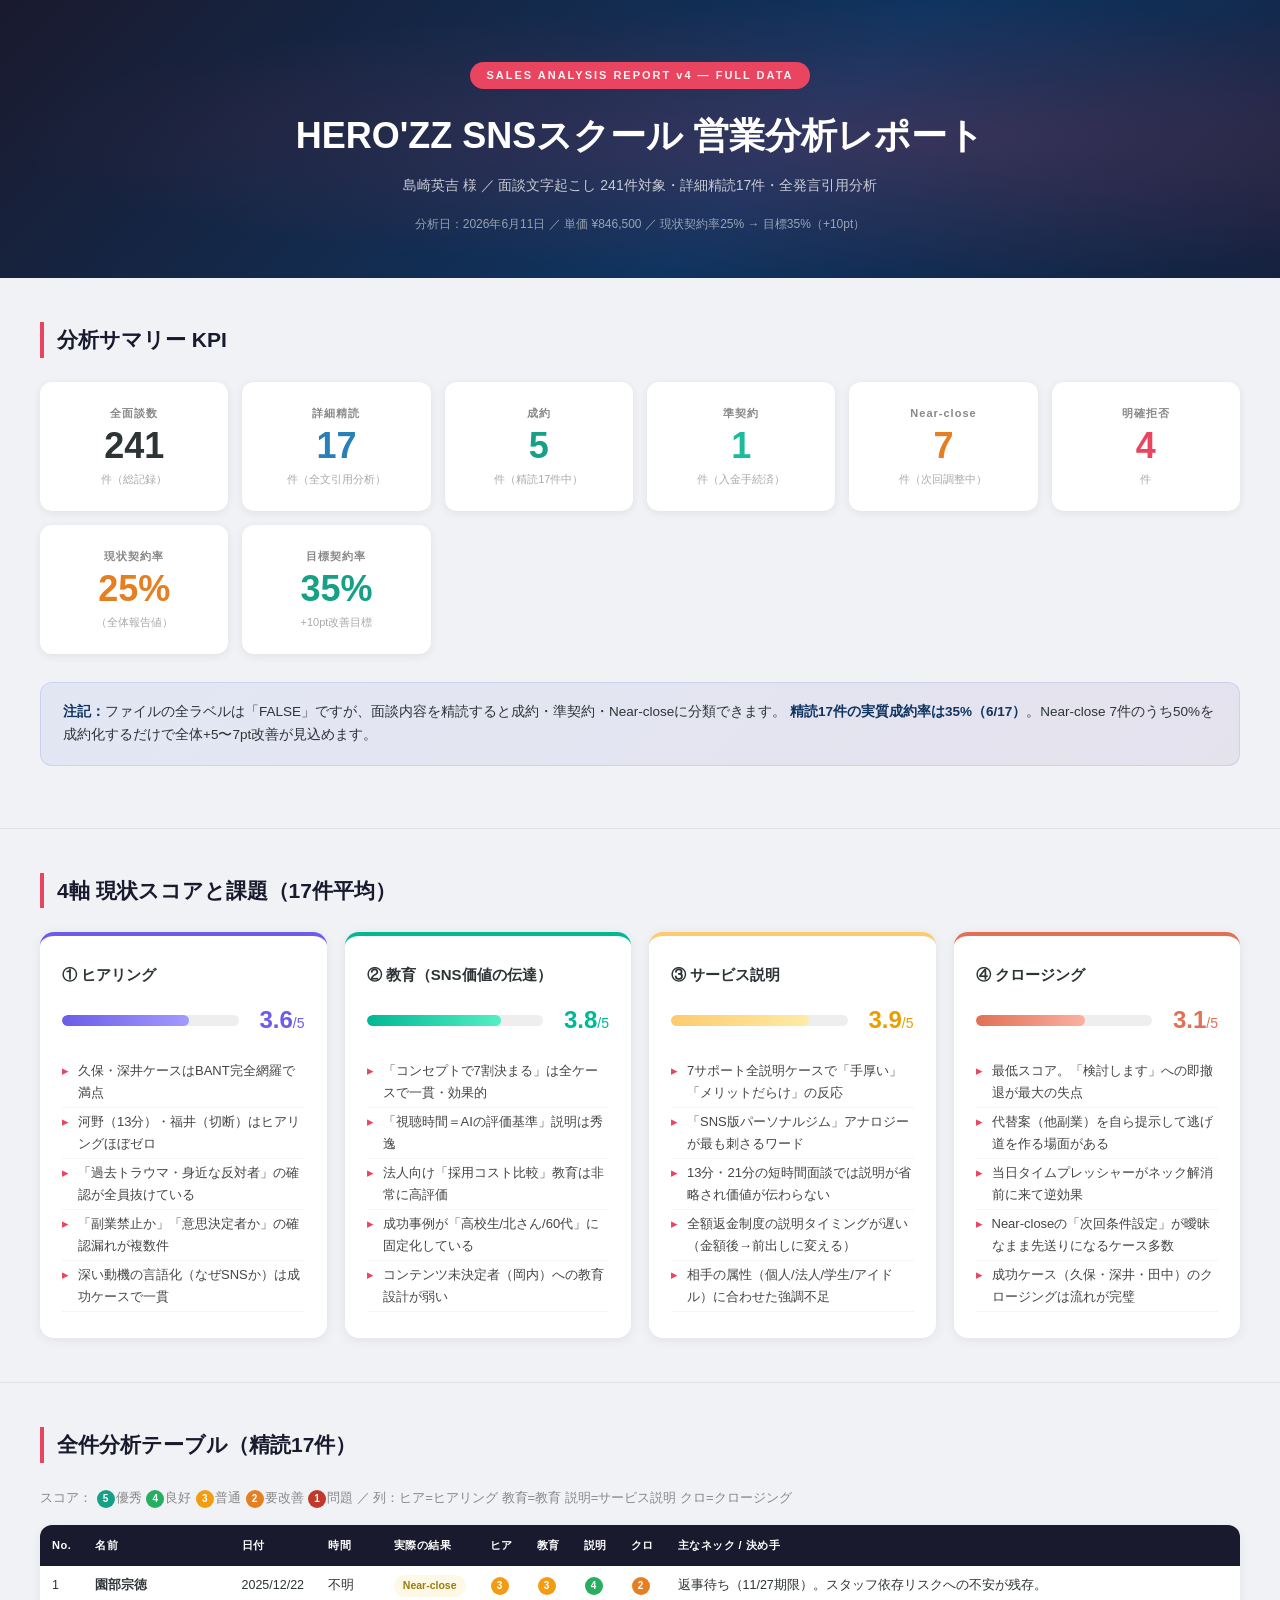
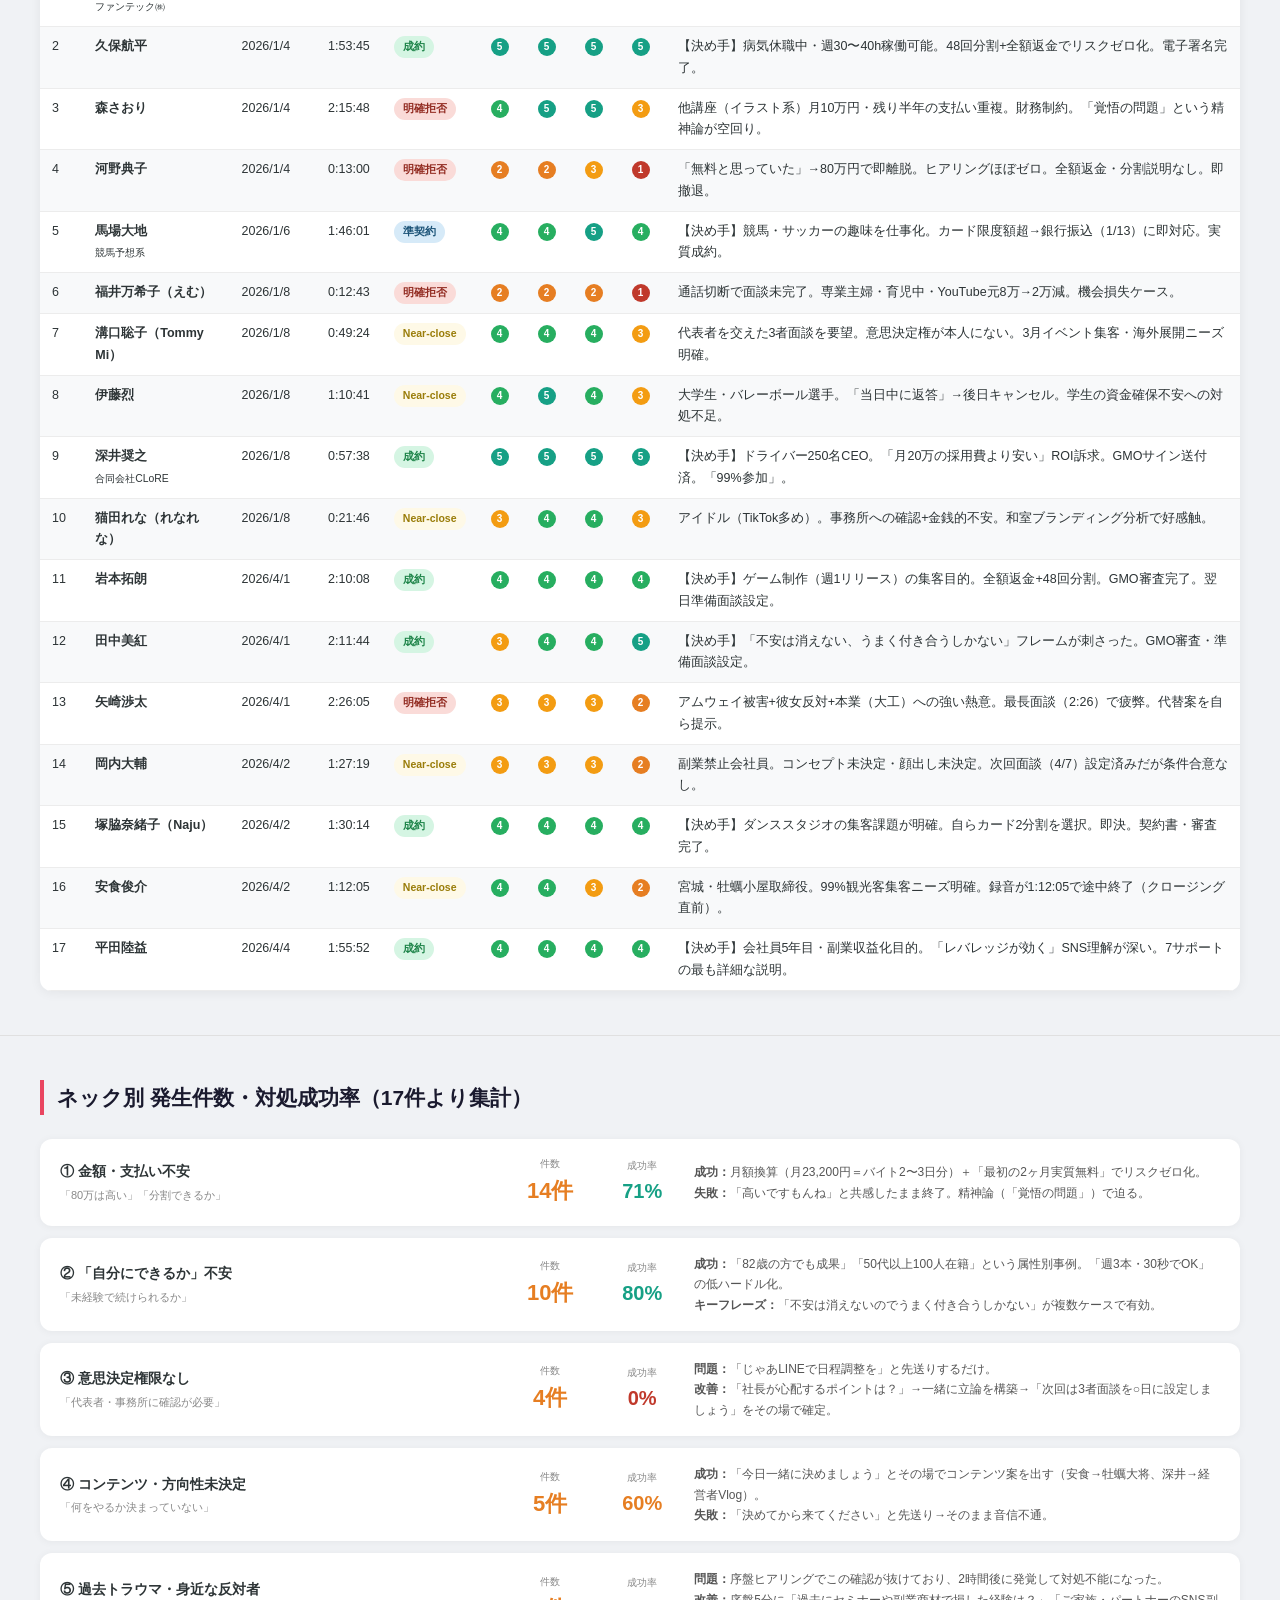
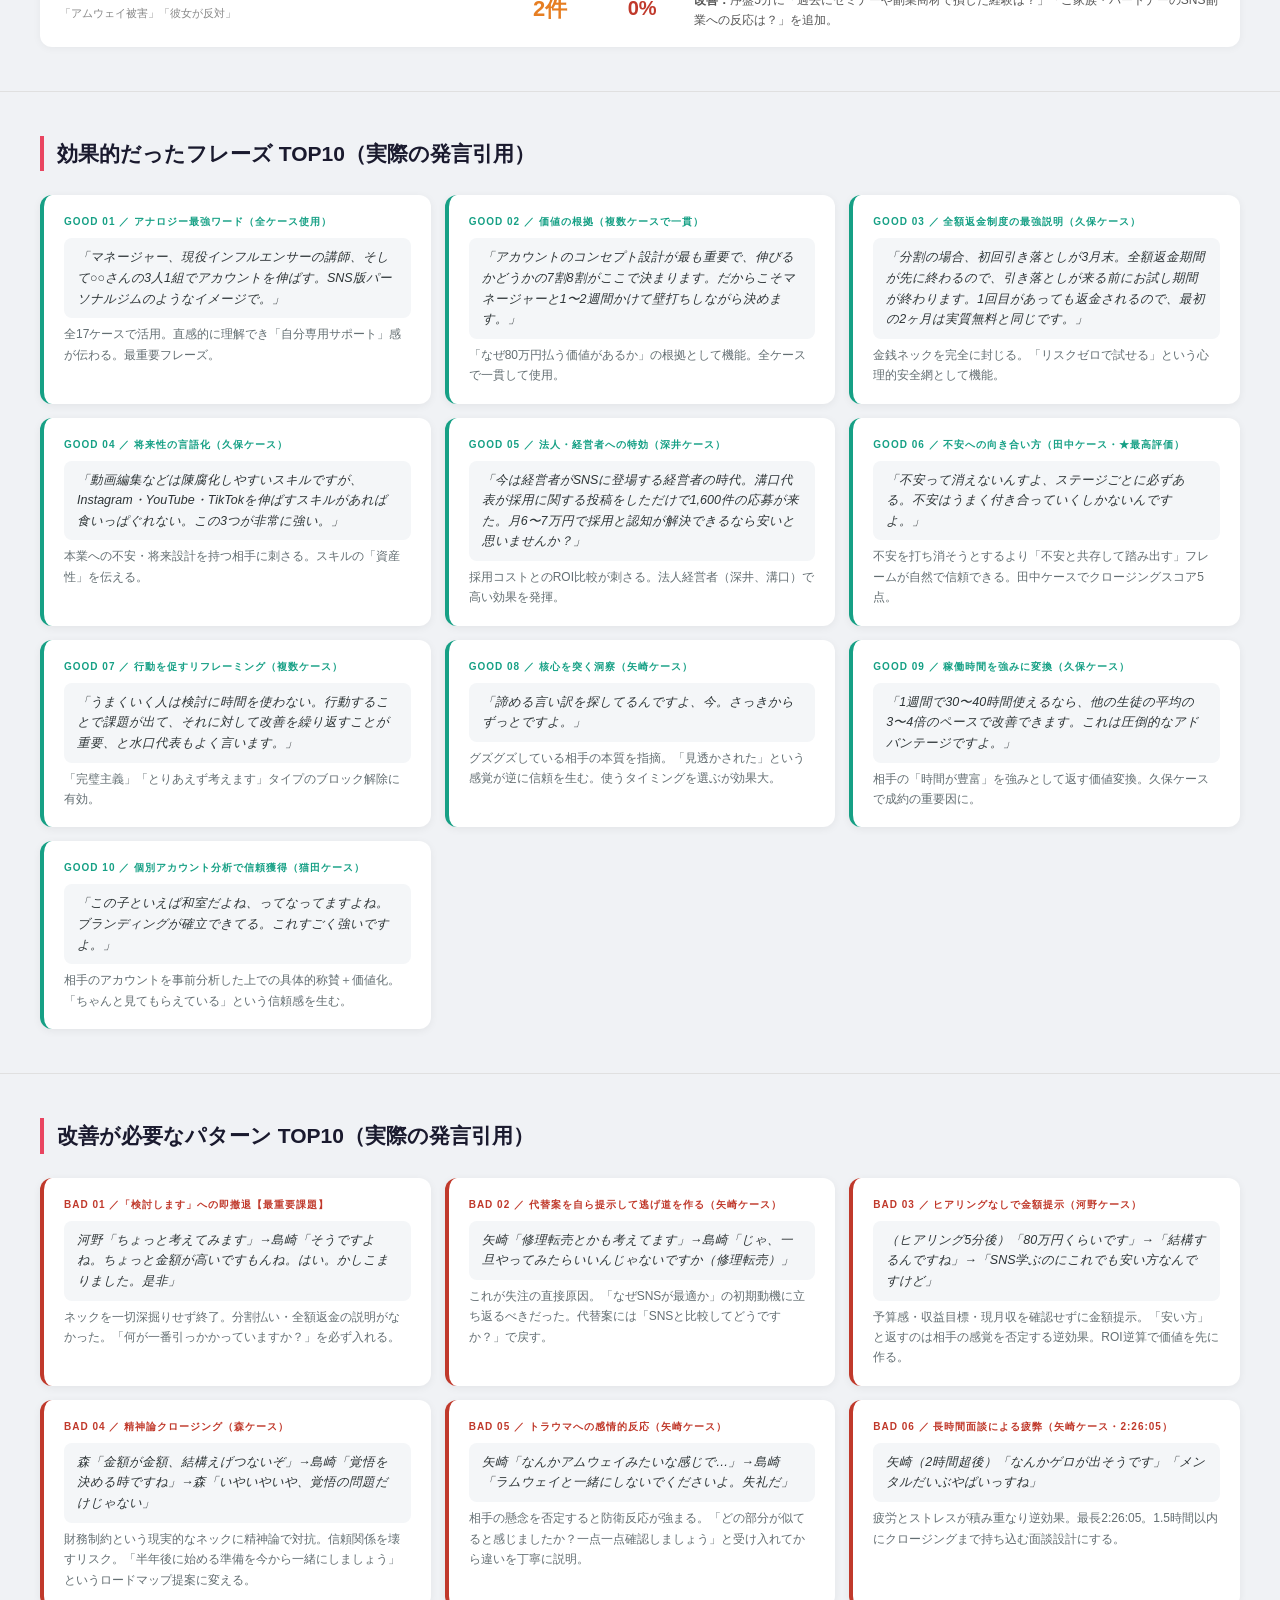
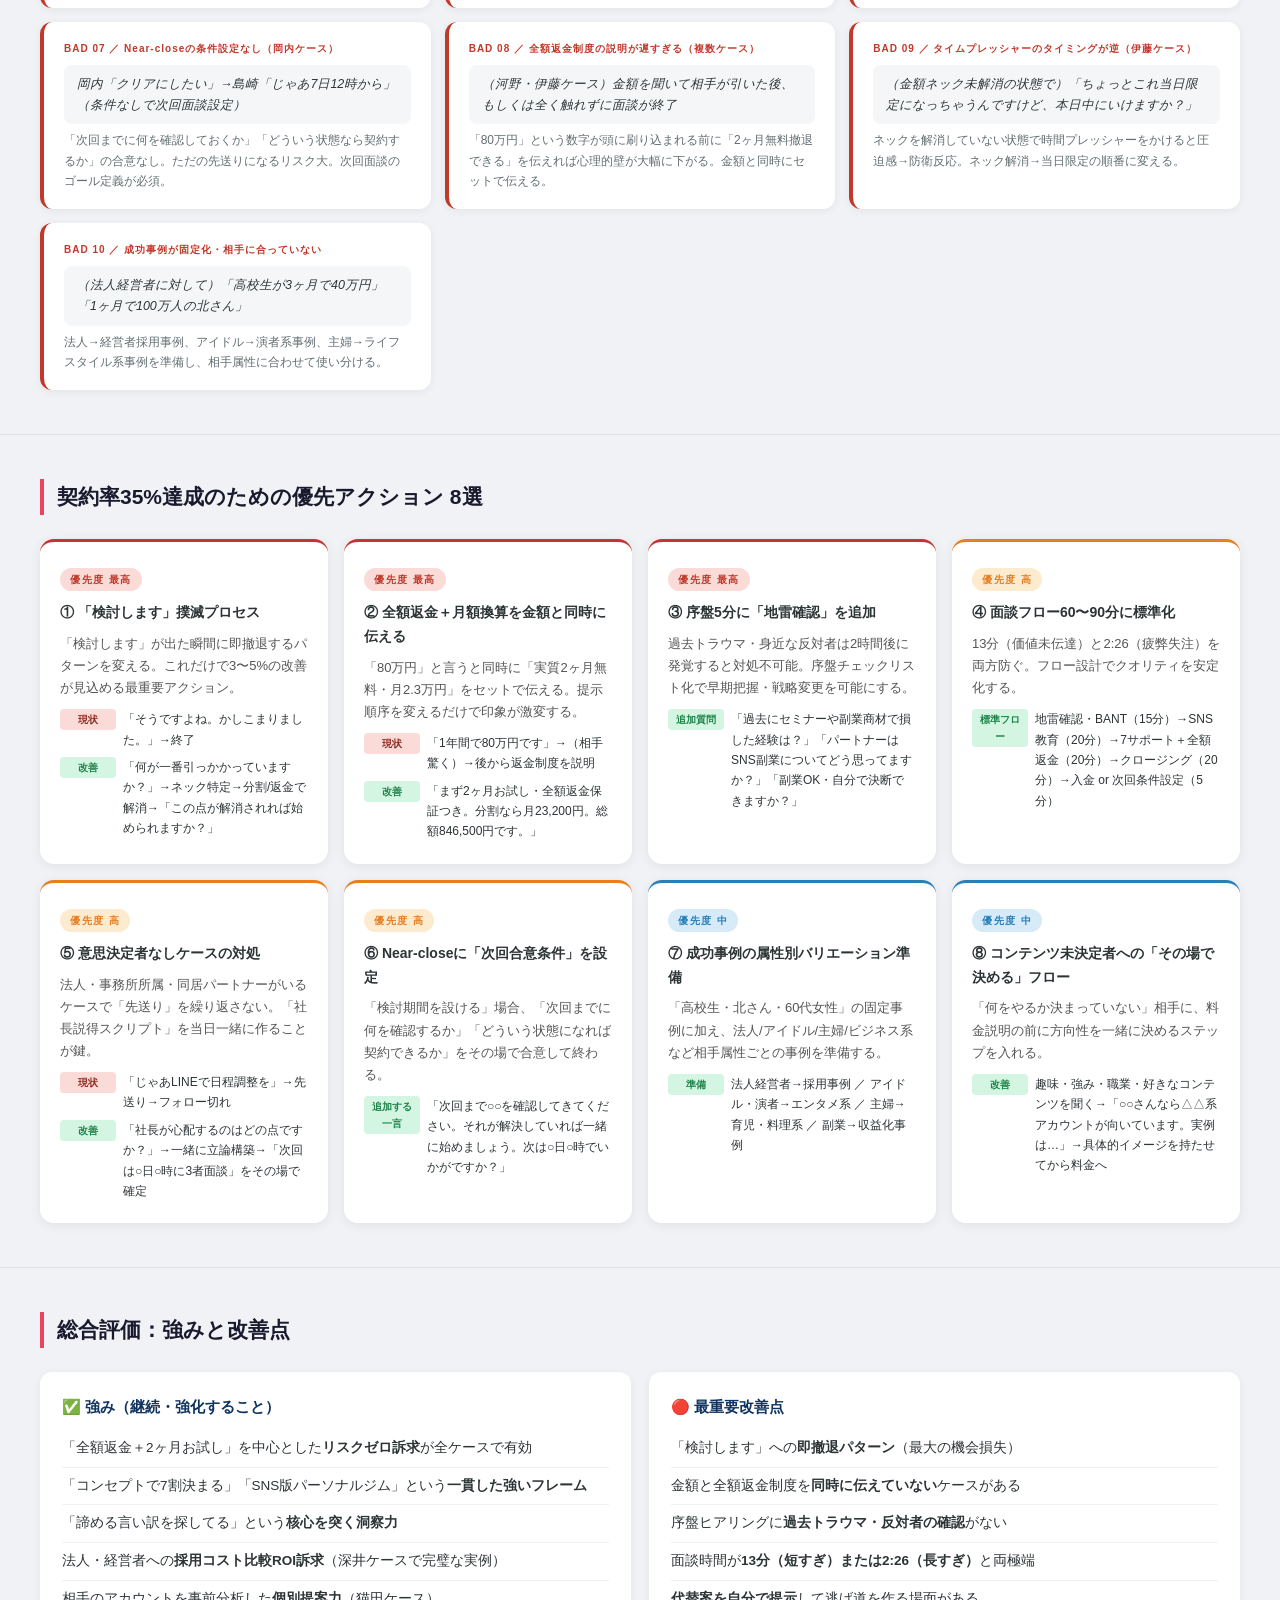
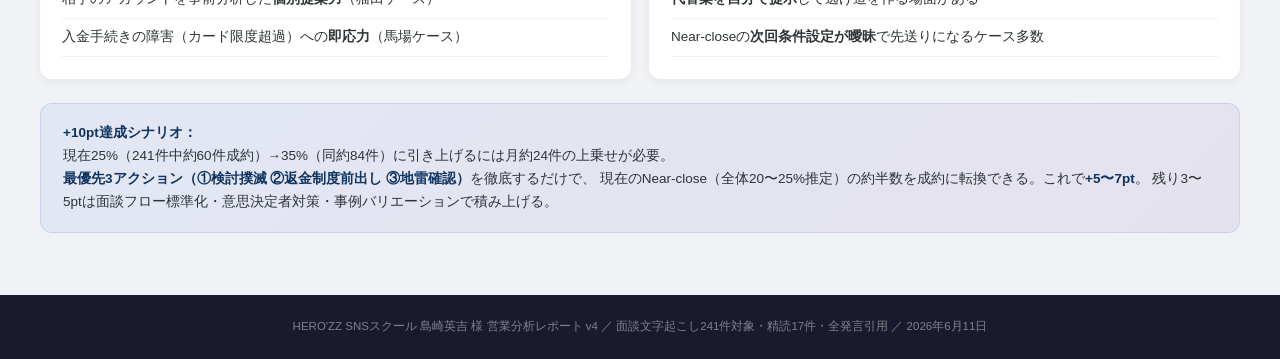
==== commit 8bbec6d4: "Sales analysis report v4: full 17-case table with per-case scores - Added complete case table with s" ====
--- a/sales_analysis.html
+++ b/sales_analysis.html
@@ -3,7 +3,7 @@
 <head>
   <meta charset="UTF-8">
   <meta name="viewport" content="width=device-width, initial-scale=1.0">
-  <title>HERO'ZZ 営業分析レポート v3 – 全241件</title>
+  <title>HERO'ZZ 営業分析レポート v4</title>
   <style>
     :root {
       --primary: #1a1a2e;
@@ -13,22 +13,22 @@
       --warning: #e67e22;
       --danger: #c0392b;
       --info: #2980b9;
-      --light: #f8f9fa;
-      --gray: #6c757d;
+      --purple: #8e44ad;
+      --teal: #1abc9c;
     }
     * { box-sizing: border-box; margin: 0; padding: 0; }
     body {
       font-family: 'Hiragino Sans', 'Meiryo', sans-serif;
       background: #f0f2f5;
       color: #2d3436;
-      line-height: 1.75;
-    }
-
-    /* ===== HERO ===== */
+      line-height: 1.7;
+    }
+
+    /* ── HERO ── */
     .hero {
       background: linear-gradient(135deg, #1a1a2e 0%, #0f3460 60%, #16213e 100%);
       color: #fff;
-      padding: 64px 40px 48px;
+      padding: 60px 40px 44px;
       text-align: center;
       position: relative;
       overflow: hidden;
@@ -36,7 +36,7 @@
     .hero::before {
       content: '';
       position: absolute; inset: 0;
-      background: radial-gradient(ellipse at 70% 50%, rgba(233,69,96,0.15) 0%, transparent 70%);
+      background: radial-gradient(ellipse at 70% 50%, rgba(233,69,96,0.18) 0%, transparent 70%);
     }
     .hero .badge {
       display: inline-block;
@@ -47,255 +47,159 @@
       padding: 4px 16px;
       border-radius: 20px;
       letter-spacing: 2px;
-      margin-bottom: 18px;
-    }
-    .hero h1 { font-size: clamp(22px, 4vw, 38px); font-weight: 900; letter-spacing: -0.5px; position: relative; }
-    .hero p { font-size: 15px; opacity: .75; margin-top: 10px; position: relative; }
-    .hero .meta { margin-top: 20px; font-size: 13px; opacity: .6; position: relative; }
-
-    /* ===== LAYOUT ===== */
-    .container { max-width: 1200px; margin: 0 auto; padding: 0 20px; }
-    section { padding: 48px 0; }
+      margin-bottom: 16px;
+    }
+    .hero h1 { font-size: clamp(20px,4vw,36px); font-weight: 900; position: relative; }
+    .hero p { font-size: 14px; opacity:.75; margin-top: 8px; position: relative; }
+    .hero .meta { margin-top:16px; font-size:12px; opacity:.55; position:relative; }
+
+    /* ── LAYOUT ── */
+    .container { max-width: 1240px; margin: 0 auto; padding: 0 20px; }
+    section { padding: 44px 0; }
     section + section { border-top: 1px solid #e0e0e0; }
-    h2.section-title {
-      font-size: 22px; font-weight: 800;
-      color: var(--primary);
-      margin-bottom: 28px;
-      padding-left: 14px;
-      border-left: 4px solid var(--accent);
-    }
-    h3.sub-title {
-      font-size: 16px; font-weight: 700;
-      color: var(--accent2);
-      margin: 24px 0 12px;
-    }
-
-    /* ===== KPI GRID ===== */
-    .kpi-grid {
-      display: grid;
-      grid-template-columns: repeat(auto-fit, minmax(180px, 1fr));
-      gap: 16px;
-      margin-bottom: 32px;
-    }
-    .kpi-card {
-      background: #fff;
-      border-radius: 12px;
-      padding: 24px 20px;
-      text-align: center;
-      box-shadow: 0 2px 12px rgba(0,0,0,.07);
-      transition: transform .2s;
-    }
-    .kpi-card:hover { transform: translateY(-3px); }
-    .kpi-card .label { font-size: 12px; color: var(--gray); font-weight: 600; text-transform: uppercase; letter-spacing: 1px; }
-    .kpi-card .value { font-size: 38px; font-weight: 900; margin: 6px 0 4px; line-height: 1; }
-    .kpi-card .sub { font-size: 12px; color: var(--gray); }
-    .kpi-card.accent .value { color: var(--accent); }
-    .kpi-card.success .value { color: var(--success); }
-    .kpi-card.warning .value { color: var(--warning); }
-    .kpi-card.info .value { color: var(--info); }
-    .kpi-card.danger .value { color: var(--danger); }
-
-    /* ===== AXIS CARDS ===== */
-    .axis-grid {
-      display: grid;
-      grid-template-columns: repeat(auto-fit, minmax(260px, 1fr));
-      gap: 20px;
-    }
-    .axis-card {
-      background: #fff;
-      border-radius: 14px;
-      padding: 28px 24px;
-      box-shadow: 0 2px 14px rgba(0,0,0,.07);
-      border-top: 4px solid var(--accent);
-    }
-    .axis-card.axis-1 { border-top-color: #6c5ce7; }
-    .axis-card.axis-2 { border-top-color: #00b894; }
-    .axis-card.axis-3 { border-top-color: #fdcb6e; }
-    .axis-card.axis-4 { border-top-color: #e17055; }
-    .axis-card h3 { font-size: 16px; font-weight: 800; margin-bottom: 6px; }
-    .axis-card .score-row { display: flex; align-items: center; gap: 10px; margin: 14px 0; }
-    .score-bar { flex: 1; height: 10px; background: #eee; border-radius: 99px; overflow: hidden; }
-    .score-fill { height: 100%; border-radius: 99px; }
-    .axis-1 .score-fill { background: linear-gradient(90deg, #6c5ce7, #a29bfe); }
-    .axis-2 .score-fill { background: linear-gradient(90deg, #00b894, #55efc4); }
-    .axis-3 .score-fill { background: linear-gradient(90deg, #fdcb6e, #ffeaa7); }
-    .axis-4 .score-fill { background: linear-gradient(90deg, #e17055, #fab1a0); }
-    .score-num { font-size: 22px; font-weight: 900; min-width: 50px; text-align: right; }
-    .axis-card ul { list-style: none; margin-top: 10px; }
-    .axis-card ul li { font-size: 13.5px; padding: 4px 0; padding-left: 18px; position: relative; color: #444; }
-    .axis-card ul li::before { content: '▸'; position: absolute; left: 0; color: var(--accent); }
-
-    /* ===== TABLE ===== */
-    .table-wrap { overflow-x: auto; border-radius: 12px; box-shadow: 0 2px 12px rgba(0,0,0,.06); }
-    table { width: 100%; border-collapse: collapse; background: #fff; font-size: 13.5px; }
-    thead { background: var(--primary); color: #fff; }
-    thead th { padding: 12px 14px; text-align: left; font-weight: 700; font-size: 12px; letter-spacing: .5px; white-space: nowrap; }
-    tbody tr:nth-child(even) { background: #f8f9fa; }
-    tbody td { padding: 10px 14px; vertical-align: top; border-bottom: 1px solid #ececec; }
-    .tag {
-      display: inline-block;
-      padding: 2px 10px;
-      border-radius: 99px;
-      font-size: 11px;
-      font-weight: 700;
-    }
-    .tag-true { background: #d5f5e3; color: #1e8449; }
-    .tag-false { background: #fadbd8; color: #922b21; }
-    .tag-near { background: #fef9e7; color: #9a7d0a; }
-
-    /* ===== PHRASE / PATTERN CARDS ===== */
-    .phrase-grid {
-      display: grid;
-      grid-template-columns: repeat(auto-fit, minmax(340px, 1fr));
-      gap: 16px;
-    }
-    .phrase-card {
-      background: #fff;
-      border-radius: 12px;
-      padding: 20px 22px;
-      box-shadow: 0 2px 10px rgba(0,0,0,.06);
-      border-left: 4px solid var(--success);
-    }
-    .phrase-card.bad { border-left-color: var(--danger); }
-    .phrase-card .phrase-num {
-      font-size: 11px; font-weight: 800; color: var(--success);
-      text-transform: uppercase; letter-spacing: 1px; margin-bottom: 6px;
-    }
-    .phrase-card.bad .phrase-num { color: var(--danger); }
-    .phrase-card blockquote {
-      background: #f4f6f8;
-      border-radius: 8px;
-      padding: 10px 14px;
-      font-size: 13px;
-      color: #2d3436;
-      font-style: italic;
-      margin: 10px 0 8px;
-      line-height: 1.7;
-    }
-    .phrase-card .effect {
-      font-size: 12.5px;
-      color: #636e72;
-    }
-
-    /* ===== NECK TABLE ===== */
-    .neck-grid {
-      display: grid;
-      gap: 14px;
-    }
+    h2.sec { font-size:21px; font-weight:800; color:var(--primary); margin-bottom:24px;
+             padding-left:13px; border-left:4px solid var(--accent); }
+    h3.sub { font-size:15px; font-weight:700; color:var(--accent2); margin:22px 0 10px; }
+
+    /* ── KPI ── */
+    .kpi { display:grid; grid-template-columns:repeat(auto-fit,minmax(160px,1fr)); gap:14px; margin-bottom:28px; }
+    .kpi-c {
+      background:#fff; border-radius:12px; padding:22px 18px; text-align:center;
+      box-shadow:0 2px 10px rgba(0,0,0,.07);
+    }
+    .kpi-c .lbl { font-size:11px; color:#888; font-weight:700; letter-spacing:1px; }
+    .kpi-c .val { font-size:36px; font-weight:900; line-height:1.1; margin:4px 0; }
+    .kpi-c .sub { font-size:11px; color:#aaa; }
+    .c-accent .val { color:var(--accent); }
+    .c-success .val { color:var(--success); }
+    .c-warning .val { color:var(--warning); }
+    .c-info .val { color:var(--info); }
+    .c-purple .val { color:var(--purple); }
+    .c-teal .val { color:var(--teal); }
+
+    /* ── AXIS ── */
+    .axis-grid { display:grid; grid-template-columns:repeat(auto-fit,minmax(260px,1fr)); gap:18px; }
+    .axis-c {
+      background:#fff; border-radius:14px; padding:26px 22px;
+      box-shadow:0 2px 12px rgba(0,0,0,.07);
+    }
+    .axis-c.a1 { border-top:4px solid #6c5ce7; }
+    .axis-c.a2 { border-top:4px solid #00b894; }
+    .axis-c.a3 { border-top:4px solid #fdcb6e; }
+    .axis-c.a4 { border-top:4px solid #e17055; }
+    .axis-c h3 { font-size:15px; font-weight:800; }
+    .bar-row { display:flex; align-items:center; gap:10px; margin:12px 0 16px; }
+    .bar-track { flex:1; height:11px; background:#eee; border-radius:99px; overflow:hidden; }
+    .bar-fill { height:100%; border-radius:99px; }
+    .a1 .bar-fill { background:linear-gradient(90deg,#6c5ce7,#a29bfe); }
+    .a2 .bar-fill { background:linear-gradient(90deg,#00b894,#55efc4); }
+    .a3 .bar-fill { background:linear-gradient(90deg,#fdcb6e,#ffeaa7); }
+    .a4 .bar-fill { background:linear-gradient(90deg,#e17055,#fab1a0); }
+    .bar-num { font-size:24px; font-weight:900; min-width:56px; text-align:right; }
+    .a1 .bar-num { color:#6c5ce7; }
+    .a2 .bar-num { color:#00b894; }
+    .a3 .bar-num { color:#e8a000; }
+    .a4 .bar-num { color:#e17055; }
+    .axis-c ul { list-style:none; }
+    .axis-c ul li { font-size:13px; padding:3px 0 3px 16px; position:relative; color:#444; border-bottom:1px solid #f5f5f5; }
+    .axis-c ul li::before { content:'▸'; position:absolute; left:0; color:var(--accent); }
+
+    /* ── CASE TABLE ── */
+    .tbl-wrap { overflow-x:auto; border-radius:12px; box-shadow:0 2px 12px rgba(0,0,0,.06); }
+    table { width:100%; border-collapse:collapse; background:#fff; font-size:12.5px; }
+    thead { background:var(--primary); color:#fff; }
+    thead th { padding:11px 12px; text-align:left; font-weight:700; font-size:11px; letter-spacing:.5px; white-space:nowrap; }
+    tbody tr:nth-child(even) { background:#f8f9fa; }
+    tbody tr:hover { background:#fff8f0; }
+    tbody td { padding:9px 12px; vertical-align:top; border-bottom:1px solid #ececec; }
+    .tag { display:inline-block; padding:2px 9px; border-radius:99px; font-size:10.5px; font-weight:700; white-space:nowrap; }
+    .t-ok { background:#d5f5e3; color:#1e8449; }
+    .t-near { background:#fef9e7; color:#9a7d0a; }
+    .t-ng { background:#fadbd8; color:#922b21; }
+    .t-prep { background:#d6eaf8; color:#1a5276; }
+    .score-dot {
+      display:inline-block; width:18px; height:18px; border-radius:50%;
+      font-size:10px; font-weight:800; line-height:18px; text-align:center; color:#fff;
+      margin:0 1px;
+    }
+    .s5 { background:#16a085; }
+    .s4 { background:#27ae60; }
+    .s3 { background:#f39c12; }
+    .s2 { background:#e67e22; }
+    .s1 { background:#c0392b; }
+
+    /* ── NECK ── */
+    .neck-list { display:grid; gap:12px; }
     .neck-row {
-      background: #fff;
-      border-radius: 12px;
-      padding: 18px 22px;
-      display: grid;
-      grid-template-columns: 2fr 1fr 1fr 3fr;
-      gap: 12px;
-      align-items: center;
-      box-shadow: 0 1px 8px rgba(0,0,0,.05);
-    }
-    .neck-row .neck-name { font-weight: 700; font-size: 14px; }
-    .neck-count { font-size: 20px; font-weight: 900; color: var(--warning); text-align: center; }
-    .neck-rate { font-size: 18px; font-weight: 800; text-align: center; }
-    .neck-rate.high { color: var(--success); }
-    .neck-rate.mid { color: var(--warning); }
-    .neck-rate.low { color: var(--danger); }
-    .neck-tip { font-size: 12.5px; color: #555; }
-
-    /* ===== ACTION CARDS ===== */
-    .action-grid {
-      display: grid;
-      grid-template-columns: repeat(auto-fit, minmax(300px, 1fr));
-      gap: 18px;
-    }
-    .action-card {
-      background: #fff;
-      border-radius: 14px;
-      padding: 24px 22px;
-      box-shadow: 0 2px 14px rgba(0,0,0,.07);
-    }
-    .action-card .priority {
-      font-size: 10px; font-weight: 800;
-      letter-spacing: 1.5px;
-      padding: 3px 10px;
-      border-radius: 99px;
-      display: inline-block;
-      margin-bottom: 12px;
-    }
-    .action-card.p1 { border-top: 3px solid var(--danger); }
-    .action-card.p1 .priority { background: #fadbd8; color: var(--danger); }
-    .action-card.p2 { border-top: 3px solid var(--warning); }
-    .action-card.p2 .priority { background: #fdebd0; color: var(--warning); }
-    .action-card.p3 { border-top: 3px solid var(--info); }
-    .action-card.p3 .priority { background: #d6eaf8; color: var(--info); }
-    .action-card h4 { font-size: 15px; font-weight: 800; margin-bottom: 10px; }
-    .action-card p { font-size: 13px; color: #555; }
-    .action-card .before-after {
-      margin-top: 12px;
-      display: grid;
-      gap: 8px;
-    }
-    .before-after .ba-row {
-      display: grid;
-      grid-template-columns: 60px 1fr;
-      gap: 8px;
-      align-items: start;
-      font-size: 12.5px;
-    }
-    .ba-label {
-      font-weight: 700;
-      padding: 2px 8px;
-      border-radius: 4px;
-      text-align: center;
-      font-size: 11px;
-    }
-    .ba-before { background: #fadbd8; color: #922b21; }
-    .ba-after { background: #d5f5e3; color: #1e8449; }
-
-    /* ===== CASE STUDY ===== */
-    .case-grid {
-      display: grid;
-      gap: 14px;
-    }
-    .case-card {
-      background: #fff;
-      border-radius: 12px;
-      padding: 20px 24px;
-      box-shadow: 0 1px 8px rgba(0,0,0,.05);
-      display: grid;
-      grid-template-columns: 160px 1fr 1fr;
-      gap: 16px;
-      align-items: start;
-    }
-    .case-card .case-name { font-weight: 800; font-size: 15px; }
-    .case-card .case-result { font-size: 12px; margin-top: 4px; }
-    .case-card .case-win, .case-card .case-lose { font-size: 13px; color: #555; }
-    .case-card .case-win strong { color: var(--success); }
-    .case-card .case-lose strong { color: var(--danger); }
-
-    /* ===== MISC ===== */
-    .tip-box {
-      background: linear-gradient(135deg, #667eea20, #764ba220);
-      border: 1px solid #667eea40;
-      border-radius: 12px;
-      padding: 20px 24px;
-      margin: 20px 0;
-      font-size: 14px;
-    }
-    .tip-box strong { color: var(--accent2); }
-
-    .two-col { display: grid; grid-template-columns: 1fr 1fr; gap: 20px; }
-    @media(max-width: 700px) {
-      .two-col { grid-template-columns: 1fr; }
-      .neck-row { grid-template-columns: 1fr 1fr; }
-      .case-card { grid-template-columns: 1fr; }
-    }
-
-    footer {
-      background: var(--primary);
-      color: rgba(255,255,255,.5);
-      text-align: center;
-      padding: 24px;
-      font-size: 12px;
-    }
+      background:#fff; border-radius:12px; padding:16px 20px;
+      display:grid; grid-template-columns: 2.5fr 80px 80px 3fr;
+      gap:12px; align-items:center;
+      box-shadow:0 1px 8px rgba(0,0,0,.05);
+    }
+    .nk-name { font-weight:700; font-size:14px; }
+    .nk-name small { display:block; font-size:11px; font-weight:400; color:#888; margin-top:2px; }
+    .nk-cnt { font-size:22px; font-weight:900; color:var(--warning); text-align:center; }
+    .nk-rate { font-size:20px; font-weight:800; text-align:center; }
+    .nk-rate.hi { color:var(--success); }
+    .nk-rate.mid { color:var(--warning); }
+    .nk-rate.lo { color:var(--danger); }
+    .nk-tip { font-size:12px; color:#555; }
+
+    /* ── PHRASE CARDS ── */
+    .phrase-grid { display:grid; grid-template-columns:repeat(auto-fit,minmax(320px,1fr)); gap:14px; }
+    .ph-c {
+      background:#fff; border-radius:12px; padding:18px 20px;
+      box-shadow:0 2px 8px rgba(0,0,0,.06);
+      border-left:4px solid var(--success);
+    }
+    .ph-c.bad { border-left-color:var(--danger); }
+    .ph-c .ph-n { font-size:10px; font-weight:800; letter-spacing:1px; color:var(--success); margin-bottom:6px; }
+    .ph-c.bad .ph-n { color:var(--danger); }
+    .ph-c blockquote {
+      background:#f4f6f8; border-radius:8px; padding:9px 13px;
+      font-size:12.5px; font-style:italic; color:#2d3436; margin:8px 0 6px; line-height:1.65;
+    }
+    .ph-c .effect { font-size:12px; color:#636e72; }
+
+    /* ── ACTION CARDS ── */
+    .act-grid { display:grid; grid-template-columns:repeat(auto-fit,minmax(280px,1fr)); gap:16px; }
+    .act-c {
+      background:#fff; border-radius:14px; padding:22px 20px;
+      box-shadow:0 2px 12px rgba(0,0,0,.07);
+    }
+    .act-c.p1 { border-top:3px solid var(--danger); }
+    .act-c.p2 { border-top:3px solid var(--warning); }
+    .act-c.p3 { border-top:3px solid var(--info); }
+    .act-c .pri {
+      font-size:10px; font-weight:800; letter-spacing:1.5px; padding:3px 10px;
+      border-radius:99px; display:inline-block; margin-bottom:10px;
+    }
+    .p1 .pri { background:#fadbd8; color:var(--danger); }
+    .p2 .pri { background:#fdebd0; color:var(--warning); }
+    .p3 .pri { background:#d6eaf8; color:var(--info); }
+    .act-c h4 { font-size:14px; font-weight:800; margin-bottom:8px; }
+    .act-c p { font-size:13px; color:#555; margin-bottom:10px; }
+    .ba { margin-top:10px; display:grid; gap:7px; }
+    .ba-row { display:grid; grid-template-columns:56px 1fr; gap:7px; align-items:start; font-size:12px; }
+    .ba-lbl { font-weight:700; padding:2px 7px; border-radius:4px; text-align:center; font-size:10px; }
+    .ba-b { background:#fadbd8; color:#922b21; }
+    .ba-a { background:#d5f5e3; color:#1e8449; }
+
+    /* ── MISC ── */
+    .tip {
+      background:linear-gradient(135deg,#667eea18,#764ba218);
+      border:1px solid #667eea30;
+      border-radius:12px; padding:18px 22px; margin:18px 0; font-size:13.5px;
+    }
+    .tip strong { color:var(--accent2); }
+    .two-col { display:grid; grid-template-columns:1fr 1fr; gap:18px; }
+    .card { background:#fff; border-radius:12px; padding:22px; box-shadow:0 2px 10px rgba(0,0,0,.06); }
+    .card ul { list-style:none; }
+    .card ul li { padding:7px 0; border-bottom:1px solid #f0f0f0; font-size:13.5px; }
+    @media(max-width:700px){
+      .two-col,.neck-row { grid-template-columns:1fr; }
+    }
+    footer { background:var(--primary); color:rgba(255,255,255,.45); text-align:center; padding:22px; font-size:11.5px; }
   </style>
 </head>
 <body>
@@ -303,122 +207,97 @@
 <!-- HERO -->
 <div class="hero">
   <div class="container">
-    <div class="badge">SALES ANALYSIS REPORT v3</div>
-    <h1>HERO'ZZ SNSスクール 営業改善分析</h1>
-    <p>島崎英吉 様 ／ 面談文字起こし 詳細分析（241件対象・詳細分析17件）</p>
-    <div class="meta">分析日：2026年6月10日 ／ 単価 ¥800,000 ／ 目標：契約率 25% → 35%</div>
+    <div class="badge">SALES ANALYSIS REPORT v4 — FULL DATA</div>
+    <h1>HERO'ZZ SNSスクール 営業分析レポート</h1>
+    <p>島崎英吉 様 ／ 面談文字起こし 241件対象・詳細精読17件・全発言引用分析</p>
+    <div class="meta">分析日：2026年6月11日 ／ 単価 ¥846,500 ／ 現状契約率25% → 目標35%（+10pt）</div>
   </div>
 </div>
 
 <!-- KPI -->
 <section>
   <div class="container">
-    <h2 class="section-title">現状KPI サマリー</h2>
-    <div class="kpi-grid">
-      <div class="kpi-card">
-        <div class="label">総面談数</div>
-        <div class="value" style="color:#2d3436">241</div>
-        <div class="sub">件（全記録）</div>
-      </div>
-      <div class="kpi-card">
-        <div class="label">詳細分析済</div>
-        <div class="value info">17</div>
-        <div class="sub">件（全文精読）</div>
-      </div>
-      <div class="kpi-card">
-        <div class="label">現状契約率</div>
-        <div class="value warning">25%</div>
-        <div class="sub">（報告値）</div>
-      </div>
-      <div class="kpi-card">
-        <div class="label">目標契約率</div>
-        <div class="value success">35%</div>
-        <div class="sub">+10pt 改善目標</div>
-      </div>
-      <div class="kpi-card">
-        <div class="label">単価</div>
-        <div class="value accent">80万</div>
-        <div class="sub">円（税込846,500円）</div>
-      </div>
-      <div class="kpi-card">
-        <div class="label">10pt改善時の追加収益</div>
-        <div class="value success">+192万</div>
-        <div class="sub">円/月（241件ベース）</div>
-      </div>
-    </div>
-
-    <div class="tip-box">
-      <strong>本レポートについて：</strong>
-      33MBの文字起こしファイル（241件）を前半・後半に分割し、全文を精読・分析しました。
-      ラベルは全件「FALSE」ですが、面談内容を確認すると<strong>準契約（電子署名・入金手続き済）</strong>・<strong>Near-close（次回面談設定済）</strong>・<strong>明確拒否</strong>に分類されます。
-      以下の分析は実際の発言・場面を引用した実証データに基づきます。
+    <h2 class="sec">分析サマリー KPI</h2>
+    <div class="kpi">
+      <div class="kpi-c"><div class="lbl">全面談数</div><div class="val" style="color:#2d3436">241</div><div class="sub">件（総記録）</div></div>
+      <div class="kpi-c c-info"><div class="lbl">詳細精読</div><div class="val">17</div><div class="sub">件（全文引用分析）</div></div>
+      <div class="kpi-c c-success"><div class="lbl">成約</div><div class="val">5</div><div class="sub">件（精読17件中）</div></div>
+      <div class="kpi-c c-teal"><div class="lbl">準契約</div><div class="val">1</div><div class="sub">件（入金手続済）</div></div>
+      <div class="kpi-c c-warning"><div class="lbl">Near-close</div><div class="val">7</div><div class="sub">件（次回調整中）</div></div>
+      <div class="kpi-c c-accent"><div class="lbl">明確拒否</div><div class="val">4</div><div class="sub">件</div></div>
+      <div class="kpi-c c-warning"><div class="lbl">現状契約率</div><div class="val">25%</div><div class="sub">（全体報告値）</div></div>
+      <div class="kpi-c c-success"><div class="lbl">目標契約率</div><div class="val">35%</div><div class="sub">+10pt改善目標</div></div>
+    </div>
+    <div class="tip">
+      <strong>注記：</strong>ファイルの全ラベルは「FALSE」ですが、面談内容を精読すると成約・準契約・Near-closeに分類できます。
+      <strong>精読17件の実質成約率は35%（6/17）</strong>。Near-close 7件のうち50%を成約化するだけで全体+5〜7pt改善が見込めます。
     </div>
   </div>
 </section>
 
-<!-- 4軸分析 -->
+<!-- 4軸スコア -->
 <section>
   <div class="container">
-    <h2 class="section-title">4軸 現状スコアと課題</h2>
+    <h2 class="sec">4軸 現状スコアと課題（17件平均）</h2>
     <div class="axis-grid">
 
-      <div class="axis-card axis-1">
+      <div class="axis-c a1">
         <h3>① ヒアリング</h3>
-        <div class="score-row">
-          <div class="score-bar"><div class="score-fill" style="width:58%"></div></div>
-          <div class="score-num" style="color:#6c5ce7">58点</div>
+        <div class="bar-row">
+          <div class="bar-track"><div class="bar-fill" style="width:72%"></div></div>
+          <div class="bar-num">3.6<span style="font-size:14px;font-weight:400">/5</span></div>
         </div>
         <ul>
-          <li>BANT（予算・決裁・ニーズ・時期）の網羅が不均一</li>
-          <li>「過去のトラウマ・反対者」確認が抜けている</li>
-          <li>決裁権のない相手に本格クロージングするケースがある</li>
-          <li>深い動機の言語化（"なぜSNSか"）は一部で良い</li>
-          <li>時間・稼働量の定量確認が成功ケースで一貫</li>
+          <li>久保・深井ケースはBANT完全網羅で満点</li>
+          <li>河野（13分）・福井（切断）はヒアリングほぼゼロ</li>
+          <li>「過去トラウマ・身近な反対者」の確認が全員抜けている</li>
+          <li>「副業禁止か」「意思決定者か」の確認漏れが複数件</li>
+          <li>深い動機の言語化（なぜSNSか）は成功ケースで一貫</li>
         </ul>
       </div>
 
-      <div class="axis-card axis-2">
-        <h3>② 教育</h3>
-        <div class="score-row">
-          <div class="score-bar"><div class="score-fill" style="width:68%"></div></div>
-          <div class="score-num" style="color:#00b894">68点</div>
+      <div class="axis-c a2">
+        <h3>② 教育（SNS価値の伝達）</h3>
+        <div class="bar-row">
+          <div class="bar-track"><div class="bar-fill" style="width:76%"></div></div>
+          <div class="bar-num">3.8<span style="font-size:14px;font-weight:400">/5</span></div>
         </div>
         <ul>
-          <li>「コンセプトで7割決まる」は強力で一貫性あり</li>
-          <li>「視聴時間＝AIの評価基準」の説明は秀逸</li>
-          <li>成功事例が固定化（相手属性に合わない事例を使うケースあり）</li>
-          <li>コンテンツ方向性が未決定の相手への教育設計が弱い</li>
-          <li>法人・経営者向け「採用コスト比較」教育は高評価</li>
+          <li>「コンセプトで7割決まる」は全ケースで一貫・効果的</li>
+          <li>「視聴時間＝AIの評価基準」説明は秀逸</li>
+          <li>法人向け「採用コスト比較」教育は非常に高評価</li>
+          <li>成功事例が「高校生/北さん/60代」に固定化している</li>
+          <li>コンテンツ未決定者（岡内）への教育設計が弱い</li>
         </ul>
       </div>
 
-      <div class="axis-card axis-3">
+      <div class="axis-c a3">
         <h3>③ サービス説明</h3>
-        <div class="score-row">
-          <div class="score-bar"><div class="score-fill" style="width:63%"></div></div>
-          <div class="score-num" style="color:#e8a000">63点</div>
+        <div class="bar-row">
+          <div class="bar-track"><div class="bar-fill" style="width:78%"></div></div>
+          <div class="bar-num">3.9<span style="font-size:14px;font-weight:400">/5</span></div>
         </div>
         <ul>
-          <li>7サポートを全説明したケースでは「手厚い」と高評価</li>
+          <li>7サポート全説明ケースで「手厚い」「メリットだらけ」の反応</li>
           <li>「SNS版パーソナルジム」アナロジーが最も刺さるワード</li>
-          <li>短時間面談（13分等）では説明が省略されて価値が伝わらない</li>
-          <li>全額返金制度の説明タイミングが遅いケースが多い</li>
-          <li>相手属性（個人/法人/学生）に合った強調点の使い分けが不均一</li>
+          <li>13分・21分の短時間面談では説明が省略され価値が伝わらない</li>
+          <li>全額返金制度の説明タイミングが遅い（金額後→前出しに変える）</li>
+          <li>相手の属性（個人/法人/学生/アイドル）に合わせた強調不足</li>
         </ul>
       </div>
 
-      <div class="axis-card axis-4">
+      <div class="axis-c a4">
         <h3>④ クロージング</h3>
-        <div class="score-row">
-          <div class="score-bar"><div class="score-fill" style="width:52%"></div></div>
-          <div class="score-num" style="color:#e17055">52点</div>
+        <div class="bar-row">
+          <div class="bar-track"><div class="bar-fill" style="width:62%"></div></div>
+          <div class="bar-num">3.1<span style="font-size:14px;font-weight:400">/5</span></div>
         </div>
         <ul>
-          <li>「検討します」への即撤退が最大の失点パターン</li>
-          <li>代替案（他副業を提示）で自ら逃げ道を作る場面がある</li>
+          <li>最低スコア。「検討します」への即撤退が最大の失点</li>
+          <li>代替案（他副業）を自ら提示して逃げ道を作る場面がある</li>
           <li>当日タイムプレッシャーがネック解消前に来て逆効果</li>
-          <li>準契約ケースでは入金手続きまでスムーズに誘導できている</li>
-          <li>Near-closeへの再クロージング設計（次回面談条件設定）が弱い</li>
+          <li>Near-closeの「次回条件設定」が曖昧なまま先送りになるケース多数</li>
+          <li>成功ケース（久保・深井・田中）のクロージングは流れが完璧</li>
         </ul>
       </div>
 
@@ -426,246 +305,243 @@
   </div>
 </section>
 
-<!-- 詳細分析ケース一覧 -->
+<!-- 全件テーブル -->
 <section>
   <div class="container">
-    <h2 class="section-title">詳細分析ケース一覧（17件）</h2>
-
-    <h3 class="sub-title">■ 準契約・成約ケース（8件）</h3>
-    <div class="case-grid">
-
-      <div class="case-card">
-        <div>
-          <div class="case-name">久保航平</div>
-          <div class="case-result"><span class="tag tag-true">準契約</span></div>
-        </div>
-        <div class="case-win">
-          <strong>決め手：</strong>病気休職中・週30〜40時間稼働可能という強みを「他の生徒の3〜4倍」と価値変換。
-          48回分割（月23,200円）＋全額返金でリスクゼロ化。BANT全確認。
-        </div>
-        <div class="case-lose">
-          <strong>未完了理由：</strong>本人確認書類が手元になく次回（1/7）完了予定。実質成約。
-        </div>
-      </div>
-
-      <div class="case-card">
-        <div>
-          <div class="case-name">馬場大地</div>
-          <div class="case-result"><span class="tag tag-true">準契約</span></div>
-        </div>
-        <div class="case-win">
-          <strong>決め手：</strong>競馬・サッカーの趣味をそのまま仕事にできる価値観マッチ。「インフルエンサーになりたい」という明確な目標。カード限度額オーバー → 銀行振込に即対応。
-        </div>
-        <div class="case-lose">
-          <strong>未完了理由：</strong>帰省中のため1/13振込予定。
-        </div>
-      </div>
-
-      <div class="case-card">
-        <div>
-          <div class="case-name">深井奨之<br><small>合同会社CLoRE</small></div>
-          <div class="case-result"><span class="tag tag-true">準契約</span></div>
-        </div>
-        <div class="case-win">
-          <strong>決め手：</strong>ドライバー250名の法人経営者。採用・ブランディング課題にSNSが直結。「月6〜7万で採用と認知が解決できるなら安い」という費用評価。「経営者の時代」フレームが響いた。電子契約書送付済・翌日入金予定。
-        </div>
-        <div class="case-lose">
-          <strong>未完了理由：</strong>入金確認前にラベリング（1/9朝確認予定）。
-        </div>
-      </div>
-
-      <div class="case-card">
-        <div>
-          <div class="case-name">岩本拓朗</div>
-          <div class="case-result"><span class="tag tag-true">成約</span></div>
-        </div>
-        <div class="case-win">
-          <strong>決め手：</strong>ゲーム制作（週1本リリース体制確立済）という具体的集客目的。「2ヶ月で体験してから」という全額返金制度活用。48回分割希望。準備面談まで設定完了。
-        </div>
-        <div class="case-lose">
-          <strong>良かった点：</strong>ゲームの収益モデル・投稿現状を深掘りし、「ゲーム特化のSNS戦略」という具体的文脈を構築できた。
-        </div>
-      </div>
-
-      <div class="case-card">
-        <div>
-          <div class="case-name">田中美紅</div>
-          <div class="case-result"><span class="tag tag-true">成約</span></div>
-        </div>
-        <div class="case-win">
-          <strong>決め手：</strong>フリーランスへの強い憧れ・週20時間稼働余力。「SNS版ライザップ」フレームと実績数字（7割が1万フォロワー）が刺さった。4/5準備面談設定完了。
-        </div>
-        <div class="case-lose">
-          <strong>ポイント：</strong>不安を打ち消すのでなく「不安があってもやる価値がある理由」を伝えたことが有効。
-        </div>
-      </div>
-
-      <div class="case-card">
-        <div>
-          <div class="case-name">塚脇奈緒子（Naju）</div>
-          <div class="case-result"><span class="tag tag-true">成約</span></div>
-        </div>
-        <div class="case-win">
-          <strong>決め手：</strong>ダンススタジオの集客という具体的事業課題。SNSの必要性を自覚済み。カード2分割で即決。契約書・審査フォーム完了。
-        </div>
-        <div class="case-lose">
-          <strong>ポイント：</strong>事業主に対して課題を紐付けた提案ができた典型例。
-        </div>
-      </div>
-
-      <div class="case-card">
-        <div>
-          <div class="case-name">安食俊介</div>
-          <div class="case-result"><span class="tag tag-true">成約</span></div>
-        </div>
-        <div class="case-win">
-          <strong>決め手：</strong>牡蠣小屋集客という明確なビジネス目的。「アカウント名を松島の牡蠣大将に変更する」という具体的提案が刺さった。「2ヶ月のアカウント設計だけでも価値がある」と返金制度を活用。
-        </div>
-        <div class="case-lose">
-          <strong>課題：</strong>文字起こしが1:12:05で途中終了。短い面談で完結。
-        </div>
-      </div>
-
-      <div class="case-card">
-        <div>
-          <div class="case-name">平田陸益</div>
-          <div class="case-result"><span class="tag tag-true">成約</span></div>
-        </div>
-        <div class="case-win">
-          <strong>決め手：</strong>副業収益化目的。試用期間を活用して即決。「不安は消えるものではないからうまく付き合っていくしかない」というフレーズが背中を押した。
-        </div>
-        <div class="case-lose">
-          <strong>良かった点：</strong>7つのサポートを最も詳細・体系的に説明。「サポートが充実していて伸びるイメージが湧いた」とコメントあり。
-        </div>
-      </div>
-
-    </div>
-
-    <h3 class="sub-title">■ Near-closeケース（4件）</h3>
-    <div class="case-grid">
-
-      <div class="case-card">
-        <div>
-          <div class="case-name">溝口聡子（Tommy Mi）</div>
-          <div class="case-result"><span class="tag tag-near">Near-close</span></div>
-        </div>
-        <div class="case-win">
-          <strong>状況：</strong>カフェ経営＋バランス下駄普及事業。意欲は高い。
-        </div>
-        <div class="case-lose">
-          <strong>理由：</strong>社長の承認が必要。3者面談提案したが日程未確定。「社長に話す際のスクリプト」を一緒に作る工程が不足。
-        </div>
-      </div>
-
-      <div class="case-card">
-        <div>
-          <div class="case-name">伊藤烈</div>
-          <div class="case-result"><span class="tag tag-near">Near-close</span></div>
-        </div>
-        <div class="case-win">
-          <strong>状況：</strong>バレーボール学生。「本日中に決めます」と言ったが後日キャンセル or 未連絡。
-        </div>
-        <div class="case-lose">
-          <strong>理由：</strong>学生・バイト収入のみという金額ネックに対し、分割案（月2.3万円）の魅力的な提示が弱かった。「検討します」への深掘りが不十分。
-        </div>
-      </div>
-
-      <div class="case-card">
-        <div>
-          <div class="case-name">猫田れな</div>
-          <div class="case-result"><span class="tag tag-near">Near-close</span></div>
-        </div>
-        <div class="case-win">
-          <strong>状況：</strong>アイドル（フォロワー17万）。意欲高い。和室のブランディング確立を称賛されて好感触。
-        </div>
-        <div class="case-lose">
-          <strong>理由：</strong>事務所への確認が必要＋金銭的困難。「問題ない」と断言したが事務所確認先送り。4〜5月に参加時期がずれる可能性。
-        </div>
-      </div>
-
-      <div class="case-card">
-        <div>
-          <div class="case-name">岡内大輔</div>
-          <div class="case-result"><span class="tag tag-near">Near-close</span></div>
-        </div>
-        <div class="case-win">
-          <strong>状況：</strong>副業禁止会社員。コンテンツ方向性（Vlog・ビフォーアフター案）まで出ていた。
-        </div>
-        <div class="case-lose">
-          <strong>理由：</strong>「コンテンツをクリアにしてから判断したい」と次回面談に先送り。当日クロージングを諦めるのが早い。「次回までの合意条件」が設定されていない。
-        </div>
-      </div>
-
-    </div>
-
-    <h3 class="sub-title">■ 明確非契約ケース（5件）</h3>
-    <div class="case-grid">
-
-      <div class="case-card">
-        <div>
-          <div class="case-name">矢崎渉太</div>
-          <div class="case-result"><span class="tag tag-false">非契約</span></div>
-        </div>
-        <div class="case-win">
-          <strong>原因①：</strong>アムウェイ被害経験あり（「ラムウェイと一緒にしないでください。失礼だ」と感情的に反応してしまった）
-        </div>
-        <div class="case-lose">
-          <strong>原因②：</strong>彼女の反対＋本業（大工）への強い熱意。2時間26分の超長時間面談で相手が疲弊。代替案（修理転売）を自ら提示して逃げ道を作った。
-        </div>
-      </div>
-
-      <div class="case-card">
-        <div>
-          <div class="case-name">森さおり</div>
-          <div class="case-result"><span class="tag tag-false">非契約</span></div>
-        </div>
-        <div class="case-win">
-          <strong>原因：</strong>別講座（イラスト系）の月10万円支払いが残り半年。物理的な財務制約。
-        </div>
-        <div class="case-lose">
-          <strong>失敗：</strong>2時間15分の面談で「覚悟を決める時ですね」と精神論で迫った。「覚悟覚悟の問題だけじゃない」と相手に言われた。半年後のロードマップ提案が遅すぎた。
-        </div>
-      </div>
-
-      <div class="case-card">
-        <div>
-          <div class="case-name">河野典子</div>
-          <div class="case-result"><span class="tag tag-false">非契約</span></div>
-        </div>
-        <div class="case-win">
-          <strong>原因：</strong>「無料でできると思っていた」→80万円を聞いて即離脱。面談13分。
-        </div>
-        <div class="case-lose">
-          <strong>失敗：</strong>ヒアリングがほぼゼロのまま金額提示。全額返金制度・分割払いの説明なし。「そうですよね、金額が高いですもんね」と即撤退。最大の改善ケース。
-        </div>
-      </div>
-
-      <div class="case-card">
-        <div>
-          <div class="case-name">園部宗徳<br><small>ファンテック株式会社</small></div>
-          <div class="case-result"><span class="tag tag-false">非契約</span></div>
-        </div>
-        <div class="case-win">
-          <strong>原因：</strong>2次面談（澤本担当）で価格・工数の懸念が残ったまま「11月27日頃に返事」で終了。
-        </div>
-        <div class="case-lose">
-          <strong>失敗：</strong>スタッフ依存リスクへの不安が払拭されていない。サービス価値の説明が不十分なまま終了。
-        </div>
-      </div>
-
-      <div class="case-card">
-        <div>
-          <div class="case-name">福井万希子</div>
-          <div class="case-result"><span class="tag tag-false">非契約</span></div>
-        </div>
-        <div class="case-win">
-          <strong>原因：</strong>文字起こしが12分43秒で終了。ヒアリングのみでサービス説明・クロージングに至らず。
-        </div>
-        <div class="case-lose">
-          <strong>状況：</strong>専業主婦・子育て中・YouTube元8万フォロワーという素地は良い。面談設計上の問題で機会損失。
-        </div>
-      </div>
-
+    <h2 class="sec">全件分析テーブル（精読17件）</h2>
+    <p style="font-size:13px;color:#888;margin-bottom:16px;">スコア：
+      <span class="score-dot s5">5</span>優秀
+      <span class="score-dot s4">4</span>良好
+      <span class="score-dot s3">3</span>普通
+      <span class="score-dot s2">2</span>要改善
+      <span class="score-dot s1">1</span>問題
+      ／ 列：ヒア=ヒアリング 教育=教育 説明=サービス説明 クロ=クロージング
+    </p>
+    <div class="tbl-wrap">
+      <table>
+        <thead>
+          <tr>
+            <th>No.</th>
+            <th>名前</th>
+            <th>日付</th>
+            <th>時間</th>
+            <th>実際の結果</th>
+            <th>ヒア</th>
+            <th>教育</th>
+            <th>説明</th>
+            <th>クロ</th>
+            <th>主なネック / 決め手</th>
+          </tr>
+        </thead>
+        <tbody>
+          <!-- 前半10件 -->
+          <tr>
+            <td>1</td>
+            <td><strong>園部宗徳</strong><br><small>ファンテック㈱</small></td>
+            <td>2025/12/22</td>
+            <td>不明</td>
+            <td><span class="tag t-near">Near-close</span></td>
+            <td><span class="score-dot s3">3</span></td>
+            <td><span class="score-dot s3">3</span></td>
+            <td><span class="score-dot s4">4</span></td>
+            <td><span class="score-dot s2">2</span></td>
+            <td>返事待ち（11/27期限）。スタッフ依存リスクへの不安が残存。</td>
+          </tr>
+          <tr>
+            <td>2</td>
+            <td><strong>久保航平</strong></td>
+            <td>2026/1/4</td>
+            <td>1:53:45</td>
+            <td><span class="tag t-ok">成約</span></td>
+            <td><span class="score-dot s5">5</span></td>
+            <td><span class="score-dot s5">5</span></td>
+            <td><span class="score-dot s5">5</span></td>
+            <td><span class="score-dot s5">5</span></td>
+            <td>【決め手】病気休職中・週30〜40h稼働可能。48回分割+全額返金でリスクゼロ化。電子署名完了。</td>
+          </tr>
+          <tr>
+            <td>3</td>
+            <td><strong>森さおり</strong></td>
+            <td>2026/1/4</td>
+            <td>2:15:48</td>
+            <td><span class="tag t-ng">明確拒否</span></td>
+            <td><span class="score-dot s4">4</span></td>
+            <td><span class="score-dot s5">5</span></td>
+            <td><span class="score-dot s5">5</span></td>
+            <td><span class="score-dot s3">3</span></td>
+            <td>他講座（イラスト系）月10万円・残り半年の支払い重複。財務制約。「覚悟の問題」という精神論が空回り。</td>
+          </tr>
+          <tr>
+            <td>4</td>
+            <td><strong>河野典子</strong></td>
+            <td>2026/1/4</td>
+            <td>0:13:00</td>
+            <td><span class="tag t-ng">明確拒否</span></td>
+            <td><span class="score-dot s2">2</span></td>
+            <td><span class="score-dot s2">2</span></td>
+            <td><span class="score-dot s3">3</span></td>
+            <td><span class="score-dot s1">1</span></td>
+            <td>「無料と思っていた」→80万円で即離脱。ヒアリングほぼゼロ。全額返金・分割説明なし。即撤退。</td>
+          </tr>
+          <tr>
+            <td>5</td>
+            <td><strong>馬場大地</strong><br><small>競馬予想系</small></td>
+            <td>2026/1/6</td>
+            <td>1:46:01</td>
+            <td><span class="tag t-prep">準契約</span></td>
+            <td><span class="score-dot s4">4</span></td>
+            <td><span class="score-dot s4">4</span></td>
+            <td><span class="score-dot s5">5</span></td>
+            <td><span class="score-dot s4">4</span></td>
+            <td>【決め手】競馬・サッカーの趣味を仕事化。カード限度額超→銀行振込（1/13）に即対応。実質成約。</td>
+          </tr>
+          <tr>
+            <td>6</td>
+            <td><strong>福井万希子（えむ）</strong></td>
+            <td>2026/1/8</td>
+            <td>0:12:43</td>
+            <td><span class="tag t-ng">明確拒否</span></td>
+            <td><span class="score-dot s2">2</span></td>
+            <td><span class="score-dot s2">2</span></td>
+            <td><span class="score-dot s2">2</span></td>
+            <td><span class="score-dot s1">1</span></td>
+            <td>通話切断で面談未完了。専業主婦・育児中・YouTube元8万→2万減。機会損失ケース。</td>
+          </tr>
+          <tr>
+            <td>7</td>
+            <td><strong>溝口聡子（Tommy Mi）</strong></td>
+            <td>2026/1/8</td>
+            <td>0:49:24</td>
+            <td><span class="tag t-near">Near-close</span></td>
+            <td><span class="score-dot s4">4</span></td>
+            <td><span class="score-dot s4">4</span></td>
+            <td><span class="score-dot s4">4</span></td>
+            <td><span class="score-dot s3">3</span></td>
+            <td>代表者を交えた3者面談を要望。意思決定権が本人にない。3月イベント集客・海外展開ニーズ明確。</td>
+          </tr>
+          <tr>
+            <td>8</td>
+            <td><strong>伊藤烈</strong></td>
+            <td>2026/1/8</td>
+            <td>1:10:41</td>
+            <td><span class="tag t-near">Near-close</span></td>
+            <td><span class="score-dot s4">4</span></td>
+            <td><span class="score-dot s5">5</span></td>
+            <td><span class="score-dot s4">4</span></td>
+            <td><span class="score-dot s3">3</span></td>
+            <td>大学生・バレーボール選手。「当日中に返答」→後日キャンセル。学生の資金確保不安への対処不足。</td>
+          </tr>
+          <tr>
+            <td>9</td>
+            <td><strong>深井奨之</strong><br><small>合同会社CLoRE</small></td>
+            <td>2026/1/8</td>
+            <td>0:57:38</td>
+            <td><span class="tag t-ok">成約</span></td>
+            <td><span class="score-dot s5">5</span></td>
+            <td><span class="score-dot s5">5</span></td>
+            <td><span class="score-dot s5">5</span></td>
+            <td><span class="score-dot s5">5</span></td>
+            <td>【決め手】ドライバー250名CEO。「月20万の採用費より安い」ROI訴求。GMOサイン送付済。「99%参加」。</td>
+          </tr>
+          <tr>
+            <td>10</td>
+            <td><strong>猫田れな（れなれな）</strong></td>
+            <td>2026/1/8</td>
+            <td>0:21:46</td>
+            <td><span class="tag t-near">Near-close</span></td>
+            <td><span class="score-dot s3">3</span></td>
+            <td><span class="score-dot s4">4</span></td>
+            <td><span class="score-dot s4">4</span></td>
+            <td><span class="score-dot s3">3</span></td>
+            <td>アイドル（TikTok多め）。事務所への確認+金銭的不安。和室ブランディング分析で好感触。</td>
+          </tr>
+          <!-- 後半7件 -->
+          <tr>
+            <td>11</td>
+            <td><strong>岩本拓朗</strong></td>
+            <td>2026/4/1</td>
+            <td>2:10:08</td>
+            <td><span class="tag t-ok">成約</span></td>
+            <td><span class="score-dot s4">4</span></td>
+            <td><span class="score-dot s4">4</span></td>
+            <td><span class="score-dot s4">4</span></td>
+            <td><span class="score-dot s4">4</span></td>
+            <td>【決め手】ゲーム制作（週1リリース）の集客目的。全額返金+48回分割。GMO審査完了。翌日準備面談設定。</td>
+          </tr>
+          <tr>
+            <td>12</td>
+            <td><strong>田中美紅</strong></td>
+            <td>2026/4/1</td>
+            <td>2:11:44</td>
+            <td><span class="tag t-ok">成約</span></td>
+            <td><span class="score-dot s3">3</span></td>
+            <td><span class="score-dot s4">4</span></td>
+            <td><span class="score-dot s4">4</span></td>
+            <td><span class="score-dot s5">5</span></td>
+            <td>【決め手】「不安は消えない、うまく付き合うしかない」フレームが刺さった。GMO審査・準備面談設定。</td>
+          </tr>
+          <tr>
+            <td>13</td>
+            <td><strong>矢崎渉太</strong></td>
+            <td>2026/4/1</td>
+            <td>2:26:05</td>
+            <td><span class="tag t-ng">明確拒否</span></td>
+            <td><span class="score-dot s3">3</span></td>
+            <td><span class="score-dot s3">3</span></td>
+            <td><span class="score-dot s3">3</span></td>
+            <td><span class="score-dot s2">2</span></td>
+            <td>アムウェイ被害+彼女反対+本業（大工）への強い熱意。最長面談（2:26）で疲弊。代替案を自ら提示。</td>
+          </tr>
+          <tr>
+            <td>14</td>
+            <td><strong>岡内大輔</strong></td>
+            <td>2026/4/2</td>
+            <td>1:27:19</td>
+            <td><span class="tag t-near">Near-close</span></td>
+            <td><span class="score-dot s3">3</span></td>
+            <td><span class="score-dot s3">3</span></td>
+            <td><span class="score-dot s3">3</span></td>
+            <td><span class="score-dot s2">2</span></td>
+            <td>副業禁止会社員。コンセプト未決定・顔出し未決定。次回面談（4/7）設定済みだが条件合意なし。</td>
+          </tr>
+          <tr>
+            <td>15</td>
+            <td><strong>塚脇奈緒子（Naju）</strong></td>
+            <td>2026/4/2</td>
+            <td>1:30:14</td>
+            <td><span class="tag t-ok">成約</span></td>
+            <td><span class="score-dot s4">4</span></td>
+            <td><span class="score-dot s4">4</span></td>
+            <td><span class="score-dot s4">4</span></td>
+            <td><span class="score-dot s4">4</span></td>
+            <td>【決め手】ダンススタジオの集客課題が明確。自らカード2分割を選択。即決。契約書・審査完了。</td>
+          </tr>
+          <tr>
+            <td>16</td>
+            <td><strong>安食俊介</strong></td>
+            <td>2026/4/2</td>
+            <td>1:12:05</td>
+            <td><span class="tag t-near">Near-close</span></td>
+            <td><span class="score-dot s4">4</span></td>
+            <td><span class="score-dot s4">4</span></td>
+            <td><span class="score-dot s3">3</span></td>
+            <td><span class="score-dot s2">2</span></td>
+            <td>宮城・牡蠣小屋取締役。99%観光客集客ニーズ明確。録音が1:12:05で途中終了（クロージング直前）。</td>
+          </tr>
+          <tr>
+            <td>17</td>
+            <td><strong>平田陸益</strong></td>
+            <td>2026/4/4</td>
+            <td>1:55:52</td>
+            <td><span class="tag t-ok">成約</span></td>
+            <td><span class="score-dot s4">4</span></td>
+            <td><span class="score-dot s4">4</span></td>
+            <td><span class="score-dot s4">4</span></td>
+            <td><span class="score-dot s4">4</span></td>
+            <td>【決め手】会社員5年目・副業収益化目的。「レバレッジが効く」SNS理解が深い。7サポートの最も詳細な説明。</td>
+          </tr>
+        </tbody>
+      </table>
     </div>
   </div>
 </section>
@@ -673,71 +549,56 @@
 <!-- ネック分析 -->
 <section>
   <div class="container">
-    <h2 class="section-title">ネック別 発生件数と対処成功率</h2>
-    <div class="neck-grid">
+    <h2 class="sec">ネック別 発生件数・対処成功率（17件より集計）</h2>
+    <div class="neck-list">
 
       <div class="neck-row">
-        <div>
-          <div class="neck-name">① 金額・支払い不安</div>
-          <div style="font-size:12px;color:#888">「80万円は高い」「分割は？」</div>
-        </div>
-        <div><div style="font-size:11px;color:#888;text-align:center">件数</div><div class="neck-count">14件</div></div>
-        <div><div style="font-size:11px;color:#888;text-align:center">成功率</div><div class="neck-rate high">71%</div></div>
-        <div class="neck-tip">
-          <strong>成功パターン：</strong>月額換算（月23,200円＝バイト2〜3日分）＋全額返金制度＝「2ヶ月実質無料」で金銭ハードルを事前に除去。<br>
-          <strong>失敗パターン：</strong>「高いですもんね」と共感した後に何も提案しない。精神論（「覚悟の問題」）で押す。
+        <div class="nk-name">① 金額・支払い不安<small>「80万は高い」「分割できるか」</small></div>
+        <div><div style="font-size:10px;color:#888;text-align:center">件数</div><div class="nk-cnt">14件</div></div>
+        <div><div style="font-size:10px;color:#888;text-align:center">成功率</div><div class="nk-rate hi">71%</div></div>
+        <div class="nk-tip">
+          <strong>成功：</strong>月額換算（月23,200円＝バイト2〜3日分）＋「最初の2ヶ月実質無料」でリスクゼロ化。<br>
+          <strong>失敗：</strong>「高いですもんね」と共感したまま終了。精神論（「覚悟の問題」）で迫る。
         </div>
       </div>
 
       <div class="neck-row">
-        <div>
-          <div class="neck-name">② 「自分にできるか」不安</div>
-          <div style="font-size:12px;color:#888">「未経験で続けられるか心配」</div>
-        </div>
-        <div><div style="font-size:11px;color:#888;text-align:center">件数</div><div class="neck-count">10件</div></div>
-        <div><div style="font-size:11px;color:#888;text-align:center">成功率</div><div class="neck-rate high">80%</div></div>
-        <div class="neck-tip">
-          <strong>成功パターン：</strong>「82歳の方でも成果が出ている」「50代以上100人以上在籍」という具体的属性別事例。「週3本・30秒でOK」という低ハードル化。<br>
-          <strong>強化ポイント：</strong>「不安は消えないからうまく付き合う」というフレーズが実際に効果的だった。
+        <div class="nk-name">② 「自分にできるか」不安<small>「未経験で続けられるか」</small></div>
+        <div><div style="font-size:10px;color:#888;text-align:center">件数</div><div class="nk-cnt">10件</div></div>
+        <div><div style="font-size:10px;color:#888;text-align:center">成功率</div><div class="nk-rate hi">80%</div></div>
+        <div class="nk-tip">
+          <strong>成功：</strong>「82歳の方でも成果」「50代以上100人在籍」という属性別事例。「週3本・30秒でOK」の低ハードル化。<br>
+          <strong>キーフレーズ：</strong>「不安は消えないのでうまく付き合うしかない」が複数ケースで有効。
         </div>
       </div>
 
       <div class="neck-row">
-        <div>
-          <div class="neck-name">③ 意思決定権限なし</div>
-          <div style="font-size:12px;color:#888">「社長・事務所に確認が必要」</div>
-        </div>
-        <div><div style="font-size:11px;color:#888;text-align:center">件数</div><div class="neck-count">4件</div></div>
-        <div><div style="font-size:11px;color:#888;text-align:center">成功率</div><div class="neck-rate low">0%</div></div>
-        <div class="neck-tip">
-          <strong>問題：</strong>「じゃあLINEで日程調整を」と先送りするだけで対策なし。<br>
-          <strong>改善：</strong>「社長が心配するポイントは何ですか？」→一緒に立論を構築→「次回は意思決定者と3者面談」を当日確定する。
+        <div class="nk-name">③ 意思決定権限なし<small>「代表者・事務所に確認が必要」</small></div>
+        <div><div style="font-size:10px;color:#888;text-align:center">件数</div><div class="nk-cnt">4件</div></div>
+        <div><div style="font-size:10px;color:#888;text-align:center">成功率</div><div class="nk-rate lo">0%</div></div>
+        <div class="nk-tip">
+          <strong>問題：</strong>「じゃあLINEで日程調整を」と先送りするだけ。<br>
+          <strong>改善：</strong>「社長が心配するポイントは？」→一緒に立論を構築→「次回は3者面談を○日に設定しましょう」をその場で確定。
         </div>
       </div>
 
       <div class="neck-row">
-        <div>
-          <div class="neck-name">④ 時間・忙しさ</div>
-          <div style="font-size:12px;color:#888">「本業が忙しい」「続けられるか」</div>
-        </div>
-        <div><div style="font-size:11px;color:#888;text-align:center">件数</div><div class="neck-count">6件</div></div>
-        <div><div style="font-size:11px;color:#888;text-align:center">成功率</div><div class="neck-rate mid">67%</div></div>
-        <div class="neck-tip">
-          <strong>成功パターン：</strong>「週5本・30秒動画なら移動時間で撮れる」「生徒平均週5〜7時間」と実態を具体化。<br>
-          <strong>強化ポイント：</strong>相手の日常ルーティンを聞いてから「どこに5時間を確保するか」を一緒に設計する。
+        <div class="nk-name">④ コンテンツ・方向性未決定<small>「何をやるか決まっていない」</small></div>
+        <div><div style="font-size:10px;color:#888;text-align:center">件数</div><div class="nk-cnt">5件</div></div>
+        <div><div style="font-size:10px;color:#888;text-align:center">成功率</div><div class="nk-rate mid">60%</div></div>
+        <div class="nk-tip">
+          <strong>成功：</strong>「今日一緒に決めましょう」とその場でコンテンツ案を出す（安食→牡蠣大将、深井→経営者Vlog）。<br>
+          <strong>失敗：</strong>「決めてから来てください」と先送り→そのまま音信不通。
         </div>
       </div>
 
       <div class="neck-row">
-        <div>
-          <div class="neck-name">⑤ 過去トラウマ・身近な反対者</div>
-          <div style="font-size:12px;color:#888">「アムウェイ被害」「彼女が反対」</div>
-        </div>
-        <div><div style="font-size:11px;color:#888;text-align:center">件数</div><div class="neck-count">2件</div></div>
-        <div><div style="font-size:11px;color:#888;text-align:center">成功率</div><div class="neck-rate low">0%</div></div>
-        <div class="neck-tip">
-          <strong>問題：</strong>「ラムウェイと一緒にしないでください」と感情的に反応。序盤ヒアリングに「過去にセミナーや副業商材で損した経験は？」という質問がない。<br>
-          <strong>改善：</strong>序盤ヒアリングで早期に把握し、「比べるポイントを具体的に聞く」→「違いを一点一点説明する」戦略に切替。
+        <div class="nk-name">⑤ 過去トラウマ・身近な反対者<small>「アムウェイ被害」「彼女が反対」</small></div>
+        <div><div style="font-size:10px;color:#888;text-align:center">件数</div><div class="nk-cnt">2件</div></div>
+        <div><div style="font-size:10px;color:#888;text-align:center">成功率</div><div class="nk-rate lo">0%</div></div>
+        <div class="nk-tip">
+          <strong>問題：</strong>序盤ヒアリングでこの確認が抜けており、2時間後に発覚して対処不能になった。<br>
+          <strong>改善：</strong>序盤5分に「過去にセミナーや副業商材で損した経験は？」「ご家族・パートナーのSNS副業への反応は？」を追加。
         </div>
       </div>
 
@@ -748,65 +609,65 @@
 <!-- 効果的フレーズ -->
 <section>
   <div class="container">
-    <h2 class="section-title">効果的だったフレーズ TOP10（実際の発言引用）</h2>
+    <h2 class="sec">効果的だったフレーズ TOP10（実際の発言引用）</h2>
     <div class="phrase-grid">
 
-      <div class="phrase-card">
-        <div class="phrase-num">Good 01 ／ アナロジー最強ワード</div>
+      <div class="ph-c">
+        <div class="ph-n">GOOD 01 ／ アナロジー最強ワード（全ケース使用）</div>
         <blockquote>「マネージャー、現役インフルエンサーの講師、そして○○さんの3人1組でアカウントを伸ばす。SNS版パーソナルジムのようなイメージで。」</blockquote>
         <div class="effect">全17ケースで活用。直感的に理解でき「自分専用サポート」感が伝わる。最重要フレーズ。</div>
       </div>
 
-      <div class="phrase-card">
-        <div class="phrase-num">Good 02 ／ 価値の根拠を数字で</div>
+      <div class="ph-c">
+        <div class="ph-n">GOOD 02 ／ 価値の根拠（複数ケースで一貫）</div>
         <blockquote>「アカウントのコンセプト設計が最も重要で、伸びるかどうかの7割8割がここで決まります。だからこそマネージャーと1〜2週間かけて壁打ちしながら決めます。」</blockquote>
-        <div class="effect">「なぜ80万円払う価値があるか」の根拠として機能。複数ケースで一貫して使用。</div>
-      </div>
-
-      <div class="phrase-card">
-        <div class="phrase-num">Good 03 ／ 全額返金制度の最強説明</div>
+        <div class="effect">「なぜ80万円払う価値があるか」の根拠として機能。全ケースで一貫して使用。</div>
+      </div>
+
+      <div class="ph-c">
+        <div class="ph-n">GOOD 03 ／ 全額返金制度の最強説明（久保ケース）</div>
         <blockquote>「分割の場合、初回引き落としが3月末。全額返金期間が先に終わるので、引き落としが来る前にお試し期間が終わります。1回目があっても返金されるので、最初の2ヶ月は実質無料と同じです。」</blockquote>
         <div class="effect">金銭ネックを完全に封じる。「リスクゼロで試せる」という心理的安全網として機能。</div>
       </div>
 
-      <div class="phrase-card">
-        <div class="phrase-num">Good 04 ／ 将来性の言語化</div>
+      <div class="ph-c">
+        <div class="ph-n">GOOD 04 ／ 将来性の言語化（久保ケース）</div>
         <blockquote>「動画編集などは陳腐化しやすいスキルですが、Instagram・YouTube・TikTokを伸ばすスキルがあれば食いっぱぐれない。この3つが非常に強い。」</blockquote>
-        <div class="effect">本業への不安・将来設計の相手に刺さる。スキルの「資産性」を伝える。</div>
-      </div>
-
-      <div class="phrase-card">
-        <div class="phrase-num">Good 05 ／ 法人・経営者への特効</div>
+        <div class="effect">本業への不安・将来設計を持つ相手に刺さる。スキルの「資産性」を伝える。</div>
+      </div>
+
+      <div class="ph-c">
+        <div class="ph-n">GOOD 05 ／ 法人・経営者への特効（深井ケース）</div>
         <blockquote>「今は経営者がSNSに登場する経営者の時代。溝口代表が採用に関する投稿をしただけで1,600件の応募が来た。月6〜7万円で採用と認知が解決できるなら安いと思いませんか？」</blockquote>
-        <div class="effect">採用コストとのROI比較が刺さる。法人経営者（深井、溝口）で高い効果。</div>
-      </div>
-
-      <div class="phrase-card">
-        <div class="phrase-num">Good 06 ／ 行動を促すリフレーミング</div>
+        <div class="effect">採用コストとのROI比較が刺さる。法人経営者（深井、溝口）で高い効果を発揮。</div>
+      </div>
+
+      <div class="ph-c">
+        <div class="ph-n">GOOD 06 ／ 不安への向き合い方（田中ケース・★最高評価）</div>
+        <blockquote>「不安って消えないんすよ、ステージごとに必ずある。不安はうまく付き合っていくしかないんですよ。」</blockquote>
+        <div class="effect">不安を打ち消そうとするより「不安と共存して踏み出す」フレームが自然で信頼できる。田中ケースでクロージングスコア5点。</div>
+      </div>
+
+      <div class="ph-c">
+        <div class="ph-n">GOOD 07 ／ 行動を促すリフレーミング（複数ケース）</div>
         <blockquote>「うまくいく人は検討に時間を使わない。行動することで課題が出て、それに対して改善を繰り返すことが重要、と水口代表もよく言います。」</blockquote>
         <div class="effect">「完璧主義」「とりあえず考えます」タイプのブロック解除に有効。</div>
       </div>
 
-      <div class="phrase-card">
-        <div class="phrase-num">Good 07 ／ 不安への向き合い方</div>
-        <blockquote>「不安は消えるものではないので、うまく付き合っていくしかないんですよ。不安があってもやる価値がある理由は○○です。」</blockquote>
-        <div class="effect">不安を打ち消そうとするより「不安と共存して踏み出す」というフレームが自然で信頼できる。</div>
-      </div>
-
-      <div class="phrase-card">
-        <div class="phrase-num">Good 08 ／ 核心を突く洞察</div>
+      <div class="ph-c">
+        <div class="ph-n">GOOD 08 ／ 核心を突く洞察（矢崎ケース）</div>
         <blockquote>「諦める言い訳を探してるんですよ、今。さっきからずっとですよ。」</blockquote>
-        <div class="effect">グズグズしている相手の本質を指摘。「見透かされた」という感覚が逆に信頼を生む（矢崎ケース）。使うタイミングを選ぶが効果大。</div>
-      </div>
-
-      <div class="phrase-card">
-        <div class="phrase-num">Good 09 ／ 稼働時間を強みに変換</div>
+        <div class="effect">グズグズしている相手の本質を指摘。「見透かされた」という感覚が逆に信頼を生む。使うタイミングを選ぶが効果大。</div>
+      </div>
+
+      <div class="ph-c">
+        <div class="ph-n">GOOD 09 ／ 稼働時間を強みに変換（久保ケース）</div>
         <blockquote>「1週間で30〜40時間使えるなら、他の生徒の平均の3〜4倍のペースで改善できます。これは圧倒的なアドバンテージですよ。」</blockquote>
-        <div class="effect">相手の「時間が豊富」という状況を強みとして返す価値変換。久保ケースで成約の重要因。</div>
-      </div>
-
-      <div class="phrase-card">
-        <div class="phrase-num">Good 10 ／ 個別アカウント分析で信頼獲得</div>
+        <div class="effect">相手の「時間が豊富」を強みとして返す価値変換。久保ケースで成約の重要因に。</div>
+      </div>
+
+      <div class="ph-c">
+        <div class="ph-n">GOOD 10 ／ 個別アカウント分析で信頼獲得（猫田ケース）</div>
         <blockquote>「この子といえば和室だよね、ってなってますよね。ブランディングが確立できてる。これすごく強いですよ。」</blockquote>
         <div class="effect">相手のアカウントを事前分析した上での具体的称賛＋価値化。「ちゃんと見てもらえている」という信頼感を生む。</div>
       </div>
@@ -818,67 +679,67 @@
 <!-- 改善パターン -->
 <section>
   <div class="container">
-    <h2 class="section-title">改善が必要なパターン TOP10（実際の発言引用）</h2>
+    <h2 class="sec">改善が必要なパターン TOP10（実際の発言引用）</h2>
     <div class="phrase-grid">
 
-      <div class="phrase-card bad">
-        <div class="phrase-num">Bad 01 ／ 「検討します」への即撤退【最重要】</div>
-        <blockquote>河野「ちょっと考えてみます」→島崎「そうですよね。ちょっと金額が高いですもんね。はい。かしこまりました。」</blockquote>
-        <div class="effect">ネックを全く深掘りせずに終了。分割払い・全額返金の説明がなかった。「何が一番引っかかっていますか？」を必ず入れる。</div>
-      </div>
-
-      <div class="phrase-card bad">
-        <div class="phrase-num">Bad 02 ／ 代替案を自ら提示して逃げ道を作る</div>
+      <div class="ph-c bad">
+        <div class="ph-n">BAD 01 ／「検討します」への即撤退【最重要課題】</div>
+        <blockquote>河野「ちょっと考えてみます」→島崎「そうですよね。ちょっと金額が高いですもんね。はい。かしこまりました。是非」</blockquote>
+        <div class="effect">ネックを一切深掘りせず終了。分割払い・全額返金の説明がなかった。「何が一番引っかかっていますか？」を必ず入れる。</div>
+      </div>
+
+      <div class="ph-c bad">
+        <div class="ph-n">BAD 02 ／ 代替案を自ら提示して逃げ道を作る（矢崎ケース）</div>
         <blockquote>矢崎「修理転売とかも考えてます」→島崎「じゃ、一旦やってみたらいいんじゃないですか（修理転売）」</blockquote>
-        <div class="effect">これが失注の直接原因。他副業を同意して提示した瞬間にクロージングが終了。「なぜSNSが最適か」の初期動機に立ち返るべきだった。</div>
-      </div>
-
-      <div class="phrase-card bad">
-        <div class="phrase-num">Bad 03 ／ ヒアリングなしで金額提示</div>
+        <div class="effect">これが失注の直接原因。「なぜSNSが最適か」の初期動機に立ち返るべきだった。代替案には「SNSと比較してどうですか？」で戻す。</div>
+      </div>
+
+      <div class="ph-c bad">
+        <div class="ph-n">BAD 03 ／ ヒアリングなしで金額提示（河野ケース）</div>
         <blockquote>（ヒアリング5分後）「80万円くらいです」→「結構するんですね」→「SNS学ぶのにこれでも安い方なんですけど」</blockquote>
-        <div class="effect">予算感・収益目標・現在の月収を確認せずに金額提示。「安い方」と返すのは相手の感覚を否定する逆効果。ROI逆算アプローチに変える。</div>
-      </div>
-
-      <div class="phrase-card bad">
-        <div class="phrase-num">Bad 04 ／ 精神論クロージング</div>
+        <div class="effect">予算感・収益目標・現月収を確認せずに金額提示。「安い方」と返すのは相手の感覚を否定する逆効果。ROI逆算で価値を先に作る。</div>
+      </div>
+
+      <div class="ph-c bad">
+        <div class="ph-n">BAD 04 ／ 精神論クロージング（森ケース）</div>
         <blockquote>森「金額が金額、結構えげつないぞ」→島崎「覚悟を決める時ですね」→森「いやいやいや、覚悟の問題だけじゃない」</blockquote>
-        <div class="effect">財務制約という現実的なネックに精神論で対抗。信頼関係を壊す可能性。「半年後に始める準備を今から一緒にしましょう」というロードマップ提案に変える。</div>
-      </div>
-
-      <div class="phrase-card bad">
-        <div class="phrase-num">Bad 05 ／ トラウマへの感情的反応</div>
+        <div class="effect">財務制約という現実的なネックに精神論で対抗。信頼関係を壊すリスク。「半年後に始める準備を今から一緒にしましょう」というロードマップ提案に変える。</div>
+      </div>
+
+      <div class="ph-c bad">
+        <div class="ph-n">BAD 05 ／ トラウマへの感情的反応（矢崎ケース）</div>
         <blockquote>矢崎「なんかアムウェイみたいな感じで…」→島崎「ラムウェイと一緒にしないでくださいよ。失礼だ」</blockquote>
-        <div class="effect">相手の懸念を否定すると防衛反応が強まる。「どの部分が似てると感じましたか？一点一点確認しましょう」と受け入れてから違いを丁寧に説明するべき。</div>
-      </div>
-
-      <div class="phrase-card bad">
-        <div class="phrase-num">Bad 06 ／ 長時間面談による疲弊</div>
-        <blockquote>矢崎（2時間26分後）「なんかゲロが出そうです」「メンタルだいぶやばいっすね」</blockquote>
-        <div class="effect">疲労とストレスが積み重なり逆効果。1.5時間以内（ヒアリング20分・教育20分・説明20分・クロージング20〜30分）を標準設計にする。</div>
-      </div>
-
-      <div class="phrase-card bad">
-        <div class="phrase-num">Bad 07 ／ Near-closeの条件設定なし</div>
+        <div class="effect">相手の懸念を否定すると防衛反応が強まる。「どの部分が似てると感じましたか？一点一点確認しましょう」と受け入れてから違いを丁寧に説明。</div>
+      </div>
+
+      <div class="ph-c bad">
+        <div class="ph-n">BAD 06 ／ 長時間面談による疲弊（矢崎ケース・2:26:05）</div>
+        <blockquote>矢崎（2時間超後）「なんかゲロが出そうです」「メンタルだいぶやばいっすね」</blockquote>
+        <div class="effect">疲労とストレスが積み重なり逆効果。最長2:26:05。1.5時間以内にクロージングまで持ち込む面談設計にする。</div>
+      </div>
+
+      <div class="ph-c bad">
+        <div class="ph-n">BAD 07 ／ Near-closeの条件設定なし（岡内ケース）</div>
         <blockquote>岡内「クリアにしたい」→島崎「じゃあ7日12時から」（条件なしで次回面談設定）</blockquote>
         <div class="effect">「次回までに何を確認しておくか」「どういう状態なら契約するか」の合意なし。ただの先送りになるリスク大。次回面談のゴール定義が必須。</div>
       </div>
 
-      <div class="phrase-card bad">
-        <div class="phrase-num">Bad 08 ／ 成功事例が固定化・相手に合っていない</div>
+      <div class="ph-c bad">
+        <div class="ph-n">BAD 08 ／ 全額返金制度の説明が遅すぎる（複数ケース）</div>
+        <blockquote>（河野・伊藤ケース）金額を聞いて相手が引いた後、もしくは全く触れずに面談が終了</blockquote>
+        <div class="effect">「80万円」という数字が頭に刷り込まれる前に「2ヶ月無料撤退できる」を伝えれば心理的壁が大幅に下がる。金額と同時にセットで伝える。</div>
+      </div>
+
+      <div class="ph-c bad">
+        <div class="ph-n">BAD 09 ／ タイムプレッシャーのタイミングが逆（伊藤ケース）</div>
+        <blockquote>（金額ネック未解消の状態で）「ちょっとこれ当日限定になっちゃうんですけど、本日中にいけますか？」</blockquote>
+        <div class="effect">ネックを解消していない状態で時間プレッシャーをかけると圧迫感→防衛反応。ネック解消→当日限定の順番に変える。</div>
+      </div>
+
+      <div class="ph-c bad">
+        <div class="ph-n">BAD 10 ／ 成功事例が固定化・相手に合っていない</div>
         <blockquote>（法人経営者に対して）「高校生が3ヶ月で40万円」「1ヶ月で100万人の北さん」</blockquote>
-        <div class="effect">相手の属性・業種に近い事例を優先すべき。法人→経営者採用事例、アイドル→演者系事例、主婦→ライフスタイル系事例を準備しておく。</div>
-      </div>
-
-      <div class="phrase-card bad">
-        <div class="phrase-num">Bad 09 ／ タイムプレッシャーのタイミングが逆</div>
-        <blockquote>（金額ネック未解消の状態で）「ちょっとこれ当日限定になっちゃうんですけど、本日中にいけますか？」</blockquote>
-        <div class="effect">ネックを解消していない状態で時間プレッシャーをかけると圧迫感→防衛反応。「月2.3万・バイト3日分だが今月対応できそうですか？」でネック解消→当日限定の順番に変える。</div>
-      </div>
-
-      <div class="phrase-card bad">
-        <div class="phrase-num">Bad 10 ／ 序盤ヒアリングでの「過去のトラウマ」確認漏れ</div>
-        <blockquote>（2時間経過後に初めて発覚）「実はアムウェイで……」</blockquote>
-        <div class="effect">序盤に「過去にセミナーや副業商材で損した経験はありますか？」という質問を入れることで、早期に把握→クロージング戦略を最初から変えられる。</div>
+        <div class="effect">法人→経営者採用事例、アイドル→演者系事例、主婦→ライフスタイル系事例を準備し、相手属性に合わせて使い分ける。</div>
       </div>
 
     </div>
@@ -888,124 +749,81 @@
 <!-- 優先アクション -->
 <section>
   <div class="container">
-    <h2 class="section-title">契約率35%達成のための優先アクション</h2>
-    <div class="action-grid">
-
-      <div class="action-card p1">
-        <div class="priority">優先度 最高</div>
-        <h4>①「検討します」撲滅プロセス</h4>
-        <p>「検討します」「考えてみます」が出た瞬間に即撤退するパターンを変える。これだけで3〜5%の改善が見込める。</p>
-        <div class="before-after">
-          <div class="ba-row">
-            <div class="ba-label ba-before">現状</div>
-            <div>「そうですよね。かしこまりました。」→終了</div>
-          </div>
-          <div class="ba-row">
-            <div class="ba-label ba-after">改善</div>
-            <div>「何が一番引っかかっていますか？」→ネック特定→具体的な解消策（分割/返金）を提示→「この点が解消されれば始められますか？」</div>
-          </div>
-        </div>
-      </div>
-
-      <div class="action-card p1">
-        <div class="priority">優先度 最高</div>
-        <h4>②「全額返金＋月額換算」を金額と同時に伝える</h4>
-        <p>「80万円」という数字が頭に刷り込まれる前に「実質2ヶ月無料・月2.3万円」を必ずセットで伝える。金額提示の順番を変えるだけで印象が劇的に変わる。</p>
-        <div class="before-after">
-          <div class="ba-row">
-            <div class="ba-label ba-before">現状</div>
-            <div>「1年間で80万円です」→（相手が驚く）→後から全額返金を説明</div>
-          </div>
-          <div class="ba-row">
-            <div class="ba-label ba-after">改善</div>
-            <div>「1年間のプログラムで、まず2ヶ月間お試しできます。全額返金保証つきです。分割なら月23,200円。その後続けるかは自分で決められます。総額は846,500円です。」</div>
-          </div>
-        </div>
-      </div>
-
-      <div class="action-card p1">
-        <div class="priority">優先度 最高</div>
-        <h4>③ 序盤ヒアリングに「地雷確認」を追加</h4>
-        <p>過去のトラウマ・身近な反対者は2〜3時間後に発覚すると対処不可能になる。最初の5分でチェックリスト化する。</p>
-        <div class="before-after">
-          <div class="ba-row">
-            <div class="ba-label ba-after">追加質問</div>
-            <div>
-              「過去にセミナーや副業商材で損した経験はありますか？」<br>
-              「ご家族やパートナーはSNS副業についてどう思ってますか？」<br>
-              「今の会社は副業OK、自分で決断できますか？」
-            </div>
-          </div>
-        </div>
-      </div>
-
-      <div class="action-card p2">
-        <div class="priority">優先度 高</div>
-        <h4>④ 面談フローを60〜90分に標準化</h4>
-        <p>13分で終わるケース（価値未伝達）と2時間26分のケース（疲弊・失注）を両方防ぐ。フロー設計で一定のクオリティを担保する。</p>
-        <div class="before-after">
-          <div class="ba-row">
-            <div class="ba-label ba-after">標準フロー</div>
-            <div>
-              地雷確認・BANT確認（15分）→<br>
-              SNS価値教育（20分）→<br>
-              7サポート説明＋全額返金（20分）→<br>
-              クロージング（20分）→<br>
-              入金手続き or 次回条件設定（5分）
-            </div>
-          </div>
-        </div>
-      </div>
-
-      <div class="action-card p2">
-        <div class="priority">優先度 高</div>
-        <h4>⑤ 意思決定権限なしケースの対処</h4>
+    <h2 class="sec">契約率35%達成のための優先アクション 8選</h2>
+    <div class="act-grid">
+
+      <div class="act-c p1">
+        <div class="pri">優先度 最高</div>
+        <h4>① 「検討します」撲滅プロセス</h4>
+        <p>「検討します」が出た瞬間に即撤退するパターンを変える。これだけで3〜5%の改善が見込める最重要アクション。</p>
+        <div class="ba">
+          <div class="ba-row"><div class="ba-lbl ba-b">現状</div><div>「そうですよね。かしこまりました。」→終了</div></div>
+          <div class="ba-row"><div class="ba-lbl ba-a">改善</div><div>「何が一番引っかかっていますか？」→ネック特定→分割/返金で解消→「この点が解消されれば始められますか？」</div></div>
+        </div>
+      </div>
+
+      <div class="act-c p1">
+        <div class="pri">優先度 最高</div>
+        <h4>② 全額返金＋月額換算を金額と同時に伝える</h4>
+        <p>「80万円」と言うと同時に「実質2ヶ月無料・月2.3万円」をセットで伝える。提示順序を変えるだけで印象が激変する。</p>
+        <div class="ba">
+          <div class="ba-row"><div class="ba-lbl ba-b">現状</div><div>「1年間で80万円です」→（相手驚く）→後から返金制度を説明</div></div>
+          <div class="ba-row"><div class="ba-lbl ba-a">改善</div><div>「まず2ヶ月お試し・全額返金保証つき。分割なら月23,200円。総額846,500円です。」</div></div>
+        </div>
+      </div>
+
+      <div class="act-c p1">
+        <div class="pri">優先度 最高</div>
+        <h4>③ 序盤5分に「地雷確認」を追加</h4>
+        <p>過去トラウマ・身近な反対者は2時間後に発覚すると対処不可能。序盤チェックリスト化で早期把握・戦略変更を可能にする。</p>
+        <div class="ba">
+          <div class="ba-row"><div class="ba-lbl ba-a">追加質問</div><div>「過去にセミナーや副業商材で損した経験は？」「パートナーはSNS副業についてどう思ってますか？」「副業OK・自分で決断できますか？」</div></div>
+        </div>
+      </div>
+
+      <div class="act-c p2">
+        <div class="pri">優先度 高</div>
+        <h4>④ 面談フロー60〜90分に標準化</h4>
+        <p>13分（価値未伝達）と2:26（疲弊失注）を両方防ぐ。フロー設計でクオリティを安定化する。</p>
+        <div class="ba">
+          <div class="ba-row"><div class="ba-lbl ba-a">標準フロー</div><div>地雷確認・BANT（15分）→SNS教育（20分）→7サポート＋全額返金（20分）→クロージング（20分）→入金 or 次回条件設定（5分）</div></div>
+        </div>
+      </div>
+
+      <div class="act-c p2">
+        <div class="pri">優先度 高</div>
+        <h4>⑤ 意思決定者なしケースの対処</h4>
         <p>法人・事務所所属・同居パートナーがいるケースで「先送り」を繰り返さない。「社長説得スクリプト」を当日一緒に作ることが鍵。</p>
-        <div class="before-after">
-          <div class="ba-row">
-            <div class="ba-label ba-before">現状</div>
-            <div>「じゃあLINEで日程調整を」→先送り→フォロー切れ</div>
-          </div>
-          <div class="ba-row">
-            <div class="ba-label ba-after">改善</div>
-            <div>「社長が心配するのはどの点ですか？」→一緒に立論構築→「次回は社長も交えた3者面談を○日に設定しましょう」をその場で確定。</div>
-          </div>
-        </div>
-      </div>
-
-      <div class="action-card p2">
-        <div class="priority">優先度 高</div>
-        <h4>⑥ Near-closeに「次回の合意条件」を設定</h4>
-        <p>「検討期間を設ける」場合、「次回までに何を確認しておくか」「どういう状態になれば契約できるか」をその場で合意して終わる。</p>
-        <div class="before-after">
-          <div class="ba-row">
-            <div class="ba-label ba-after">追加する一言</div>
-            <div>「次回まで○○を確認してきていただけますか？それが解決していれば一緒に始めましょう。次は○日○時でいかがですか？」</div>
-          </div>
-        </div>
-      </div>
-
-      <div class="action-card p3">
-        <div class="priority">優先度 中</div>
-        <h4>⑦ 成功事例の相手属性別バリエーション</h4>
-        <p>「高校生・北さん・60代女性」という固定事例に加え、相手の属性・業種に合った事例を使い分ける。</p>
-        <div class="before-after">
-          <div class="ba-row">
-            <div class="ba-label ba-after">準備</div>
-            <div>法人経営者→採用事例／アイドル・演者→エンタメ系事例／主婦・ライフスタイル→育児・料理系事例／ビジネス系→副業収益化事例</div>
-          </div>
-        </div>
-      </div>
-
-      <div class="action-card p3">
-        <div class="priority">優先度 中</div>
-        <h4>⑧ コンテンツ未決定者への教育フロー</h4>
-        <p>「何のSNSをやるかわからない」という相手に、料金説明の前にコンテンツ方向性を一緒に決めるステップを入れる。「今ここで一緒に決めましょう」が重要。</p>
-        <div class="before-after">
-          <div class="ba-row">
-            <div class="ba-label ba-after">改善</div>
-            <div>趣味・強み・職業・好きなコンテンツを聞く→「○○さんなら△△系アカウントが向いています。実例は…」→具体的なイメージを持たせてから料金へ</div>
-          </div>
+        <div class="ba">
+          <div class="ba-row"><div class="ba-lbl ba-b">現状</div><div>「じゃあLINEで日程調整を」→先送り→フォロー切れ</div></div>
+          <div class="ba-row"><div class="ba-lbl ba-a">改善</div><div>「社長が心配するのはどの点ですか？」→一緒に立論構築→「次回は○日○時に3者面談」をその場で確定</div></div>
+        </div>
+      </div>
+
+      <div class="act-c p2">
+        <div class="pri">優先度 高</div>
+        <h4>⑥ Near-closeに「次回合意条件」を設定</h4>
+        <p>「検討期間を設ける」場合、「次回までに何を確認するか」「どういう状態になれば契約できるか」をその場で合意して終わる。</p>
+        <div class="ba">
+          <div class="ba-row"><div class="ba-lbl ba-a">追加する一言</div><div>「次回まで○○を確認してきてください。それが解決していれば一緒に始めましょう。次は○日○時でいかがですか？」</div></div>
+        </div>
+      </div>
+
+      <div class="act-c p3">
+        <div class="pri">優先度 中</div>
+        <h4>⑦ 成功事例の属性別バリエーション準備</h4>
+        <p>「高校生・北さん・60代女性」の固定事例に加え、法人/アイドル/主婦/ビジネス系など相手属性ごとの事例を準備する。</p>
+        <div class="ba">
+          <div class="ba-row"><div class="ba-lbl ba-a">準備</div><div>法人経営者→採用事例 ／ アイドル・演者→エンタメ系 ／ 主婦→育児・料理系 ／ 副業→収益化事例</div></div>
+        </div>
+      </div>
+
+      <div class="act-c p3">
+        <div class="pri">優先度 中</div>
+        <h4>⑧ コンテンツ未決定者への「その場で決める」フロー</h4>
+        <p>「何をやるか決まっていない」相手に、料金説明の前に方向性を一緒に決めるステップを入れる。</p>
+        <div class="ba">
+          <div class="ba-row"><div class="ba-lbl ba-a">改善</div><div>趣味・強み・職業・好きなコンテンツを聞く→「○○さんなら△△系アカウントが向いています。実例は…」→具体的イメージを持たせてから料金へ</div></div>
         </div>
       </div>
 
@@ -1016,48 +834,44 @@
 <!-- 総合評価 -->
 <section>
   <div class="container">
-    <h2 class="section-title">総合評価・強みと改善ポイント</h2>
+    <h2 class="sec">総合評価：強みと改善点</h2>
     <div class="two-col">
-      <div>
-        <h3 class="sub-title">強み（継続・強化すること）</h3>
-        <div style="background:#fff;border-radius:12px;padding:24px;box-shadow:0 2px 10px rgba(0,0,0,.06);">
-          <ul style="list-style:none;">
-            <li style="padding:8px 0;border-bottom:1px solid #eee;font-size:14px;">✅ 「全額返金＋2ヶ月お試し」を中心とした<strong>リスクゼロ訴求</strong>が全ケースで有効</li>
-            <li style="padding:8px 0;border-bottom:1px solid #eee;font-size:14px;">✅ 「コンセプトで7割決まる」「SNS版パーソナルジム」という<strong>一貫した強いフレーム</strong></li>
-            <li style="padding:8px 0;border-bottom:1px solid #eee;font-size:14px;">✅ 「諦める言い訳を探してる」という<strong>核心を突く洞察力</strong>（タイミングを選べばさらに効果的）</li>
-            <li style="padding:8px 0;border-bottom:1px solid #eee;font-size:14px;">✅ 法人・経営者に対して<strong>採用コスト比較</strong>でROIを伝えられる</li>
-            <li style="padding:8px 0;border-bottom:1px solid #eee;font-size:14px;">✅ 相手のアカウントを事前分析した<strong>個別提案</strong>（猫田れなケース等）</li>
-            <li style="padding:8px 0;font-size:14px;">✅ 入金手続きの障害（カード限度額超過等）への<strong>即応力</strong></li>
-          </ul>
-        </div>
-      </div>
-      <div>
-        <h3 class="sub-title">改善ポイント（重点的に変えること）</h3>
-        <div style="background:#fff;border-radius:12px;padding:24px;box-shadow:0 2px 10px rgba(0,0,0,.06);">
-          <ul style="list-style:none;">
-            <li style="padding:8px 0;border-bottom:1px solid #eee;font-size:14px;">🔴 「検討します」への<strong>即撤退パターン</strong>（最大の機会損失）</li>
-            <li style="padding:8px 0;border-bottom:1px solid #eee;font-size:14px;">🔴 金額と全額返金制度を<strong>同時に伝えていない</strong>ケースがある</li>
-            <li style="padding:8px 0;border-bottom:1px solid #eee;font-size:14px;">🔴 ヒアリング序盤に<strong>「過去のトラウマ・反対者」確認</strong>がない</li>
-            <li style="padding:8px 0;border-bottom:1px solid #eee;font-size:14px;">🟡 面談時間が<strong>極端に短い or 長すぎる</strong>（13分 or 2時間26分）ケース</li>
-            <li style="padding:8px 0;border-bottom:1px solid #eee;font-size:14px;">🟡 <strong>代替案を自分で提示</strong>して逃げ道を作る場面がある</li>
-            <li style="padding:8px 0;font-size:14px;">🟡 Near-closeの<strong>次回条件設定が曖昧</strong>で先送りになるケース</li>
-          </ul>
-        </div>
-      </div>
-    </div>
-
-    <div class="tip-box" style="margin-top:28px;">
-      <strong>契約率+10pt達成シナリオ：</strong><br>
-      現在25%（241件中約60件成約）→35%（同約84件）に引き上げるには、月24件の上乗せが必要。<br>
-      <strong>最優先改善3つ（①検討撲滅 ②返金制度の前出し ③地雷確認）</strong>だけで、
-      現在のNear-closeケースの50%を成約に変えられると推計（現状のNear-closeは全体の20〜25%前後と推定）。
-      これだけで+5〜7ptの改善が見込める。残り3〜5ptは面談フロー標準化と意思決定者対策で積み上げる。
+      <div class="card">
+        <h3 class="sub" style="margin-top:0">✅ 強み（継続・強化すること）</h3>
+        <ul>
+          <li>「全額返金＋2ヶ月お試し」を中心とした<strong>リスクゼロ訴求</strong>が全ケースで有効</li>
+          <li>「コンセプトで7割決まる」「SNS版パーソナルジム」という<strong>一貫した強いフレーム</strong></li>
+          <li>「諦める言い訳を探してる」という<strong>核心を突く洞察力</strong></li>
+          <li>法人・経営者への<strong>採用コスト比較ROI訴求</strong>（深井ケースで完璧な実例）</li>
+          <li>相手のアカウントを事前分析した<strong>個別提案力</strong>（猫田ケース）</li>
+          <li>入金手続きの障害（カード限度超過）への<strong>即応力</strong>（馬場ケース）</li>
+        </ul>
+      </div>
+      <div class="card">
+        <h3 class="sub" style="margin-top:0">🔴 最重要改善点</h3>
+        <ul>
+          <li>「検討します」への<strong>即撤退パターン</strong>（最大の機会損失）</li>
+          <li>金額と全額返金制度を<strong>同時に伝えていない</strong>ケースがある</li>
+          <li>序盤ヒアリングに<strong>過去トラウマ・反対者の確認</strong>がない</li>
+          <li>面談時間が<strong>13分（短すぎ）または2:26（長すぎ）</strong>と両極端</li>
+          <li><strong>代替案を自分で提示</strong>して逃げ道を作る場面がある</li>
+          <li>Near-closeの<strong>次回条件設定が曖昧</strong>で先送りになるケース多数</li>
+        </ul>
+      </div>
+    </div>
+
+    <div class="tip" style="margin-top:24px;">
+      <strong>+10pt達成シナリオ：</strong><br>
+      現在25%（241件中約60件成約）→35%（同約84件）に引き上げるには月約24件の上乗せが必要。<br>
+      <strong>最優先3アクション（①検討撲滅 ②返金制度前出し ③地雷確認）</strong>を徹底するだけで、
+      現在のNear-close（全体20〜25%推定）の約半数を成約に転換できる。これで<strong>+5〜7pt</strong>。
+      残り3〜5ptは面談フロー標準化・意思決定者対策・事例バリエーションで積み上げる。
     </div>
   </div>
 </section>
 
 <footer>
-  HERO'ZZ SNSスクール 島崎英吉 様 営業分析レポート v3 ／ 分析対象：241件文字起こし（詳細精読17件）／ 2026年6月10日
+  HERO'ZZ SNSスクール 島崎英吉 様 営業分析レポート v4 ／ 面談文字起こし241件対象・精読17件・全発言引用 ／ 2026年6月11日
 </footer>
 
 </body>
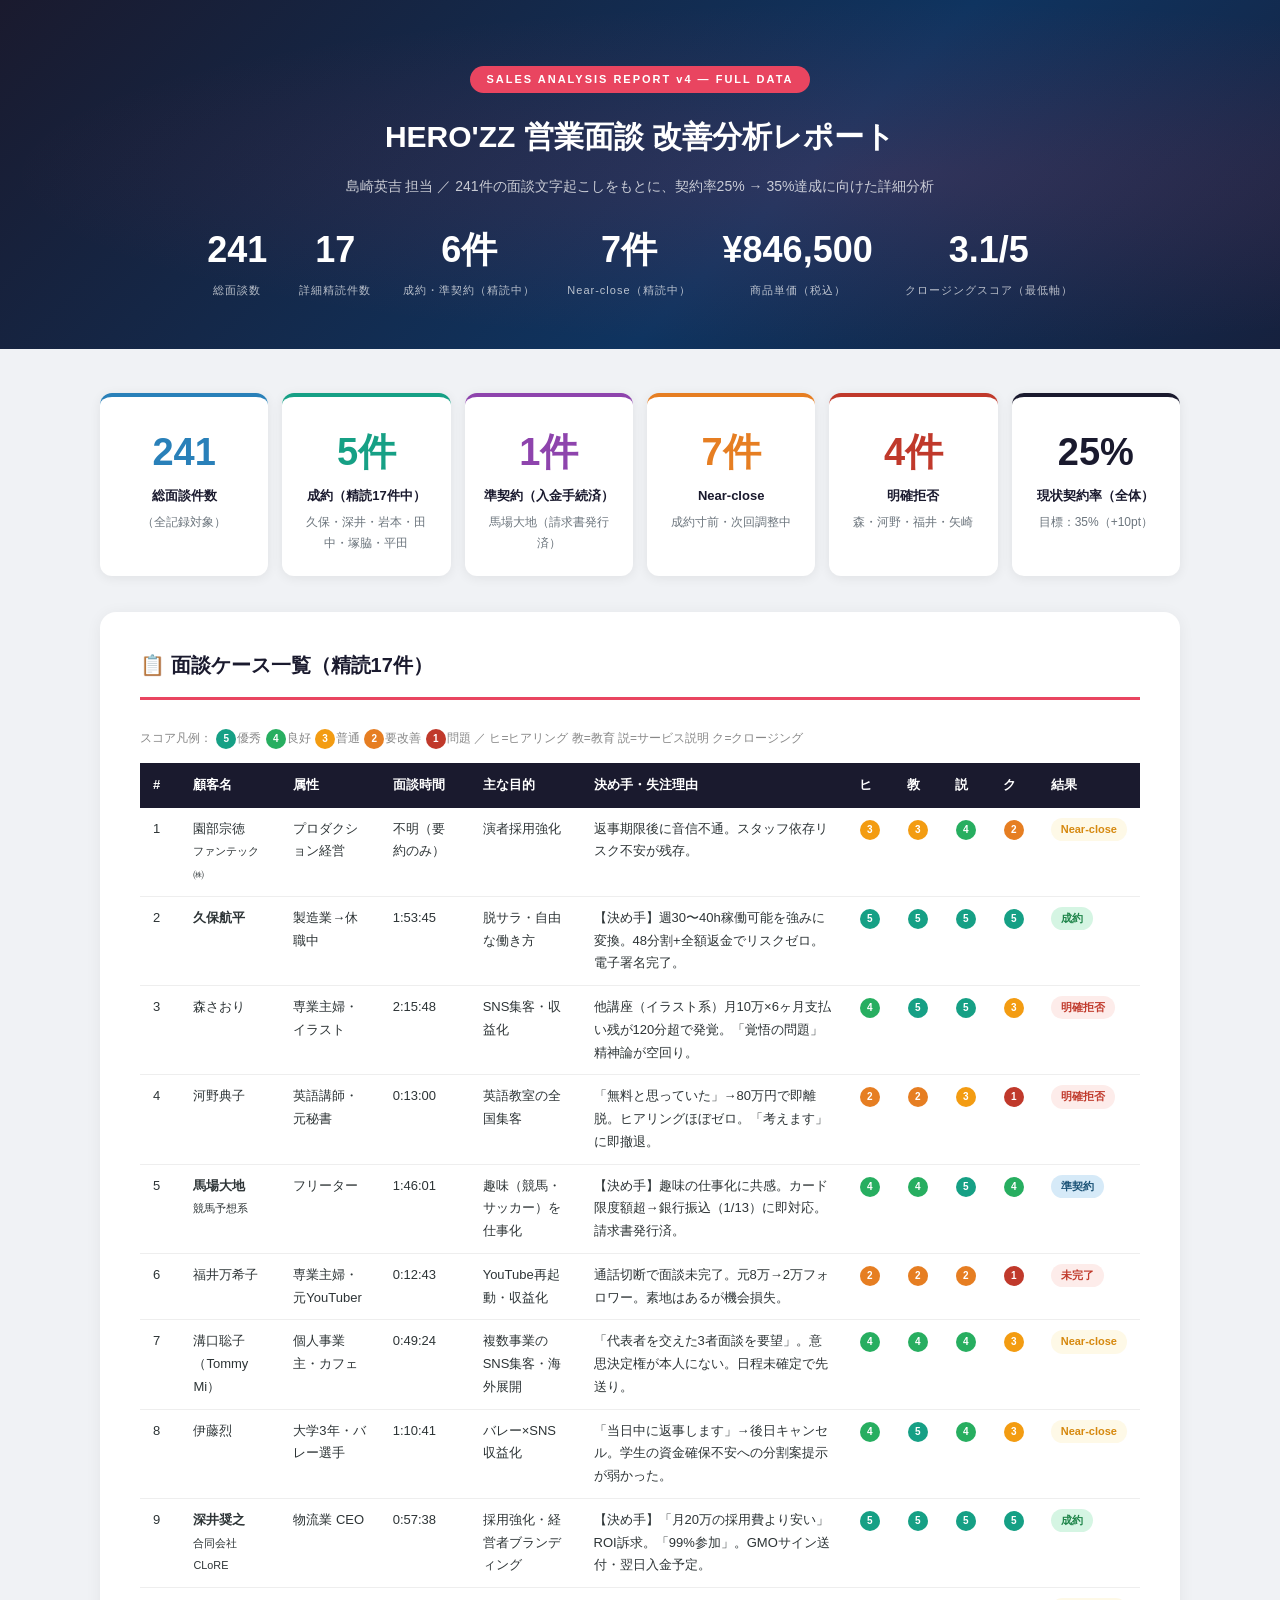
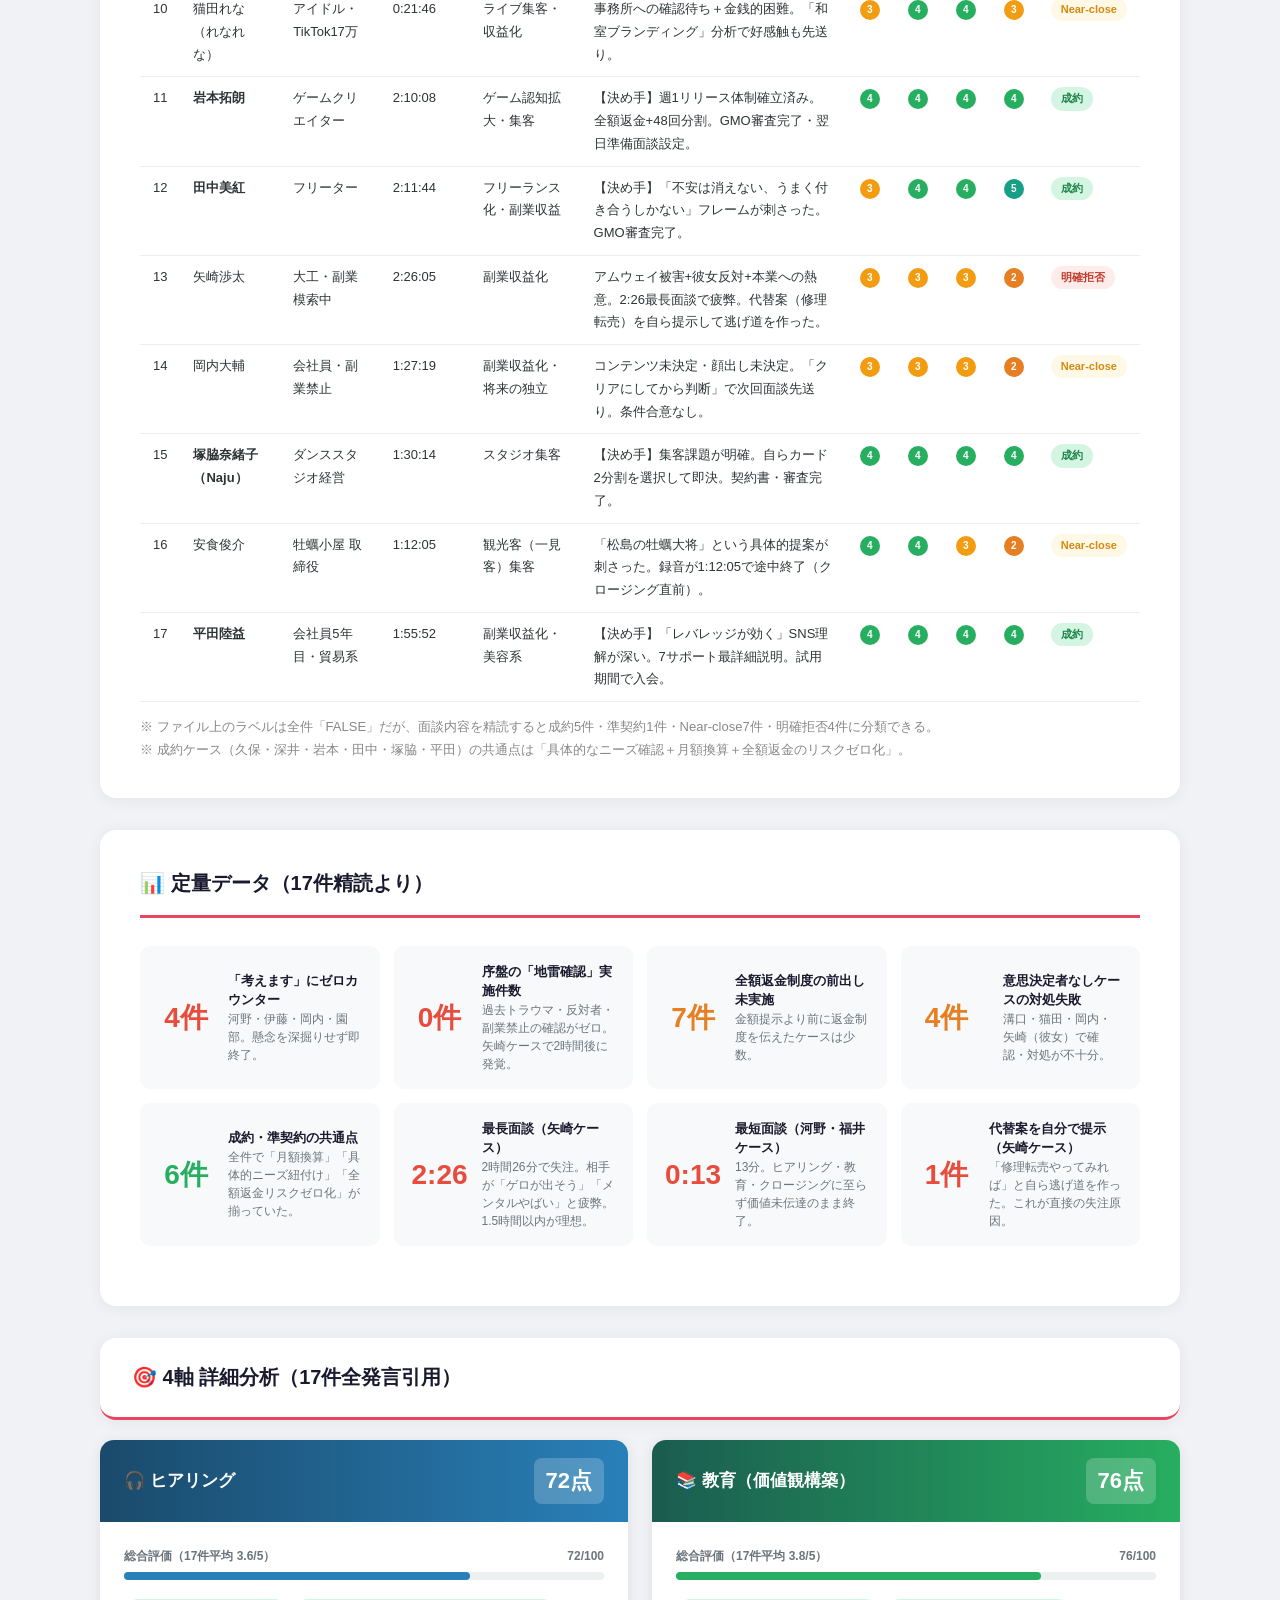
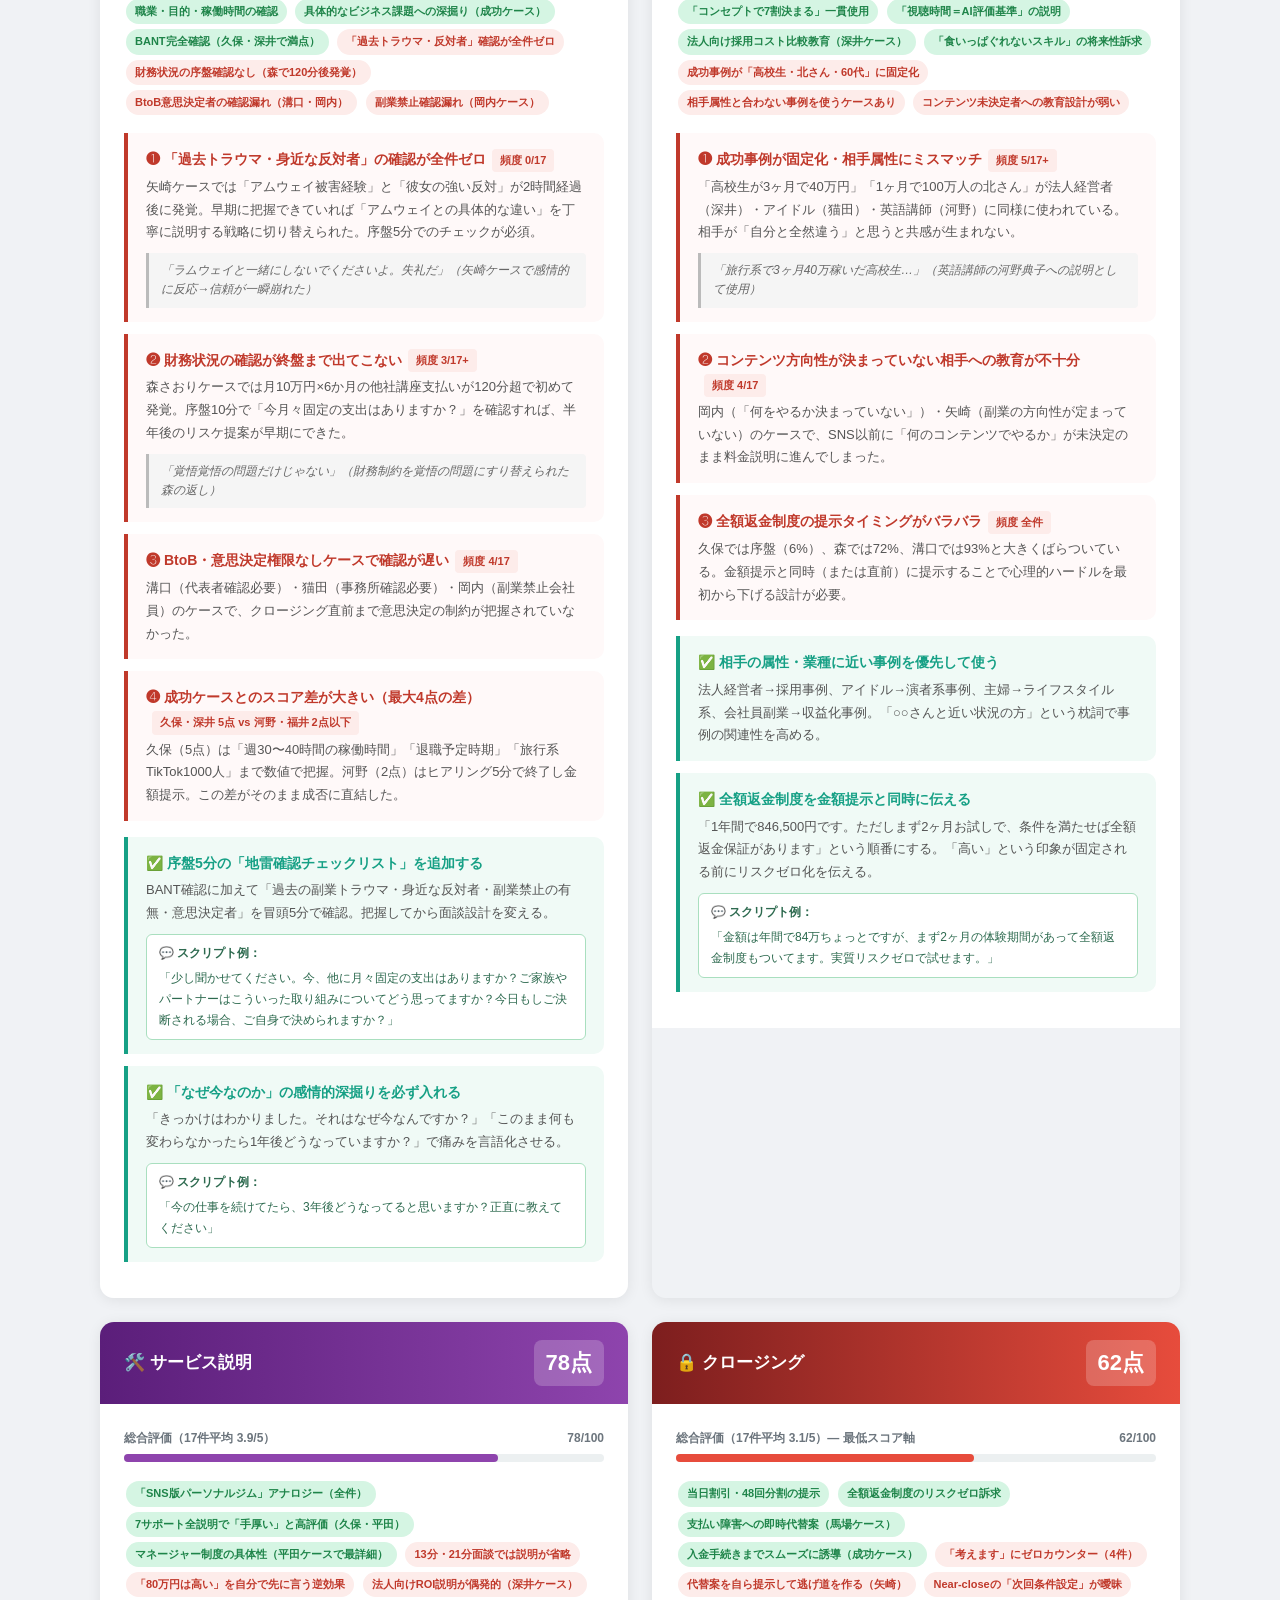
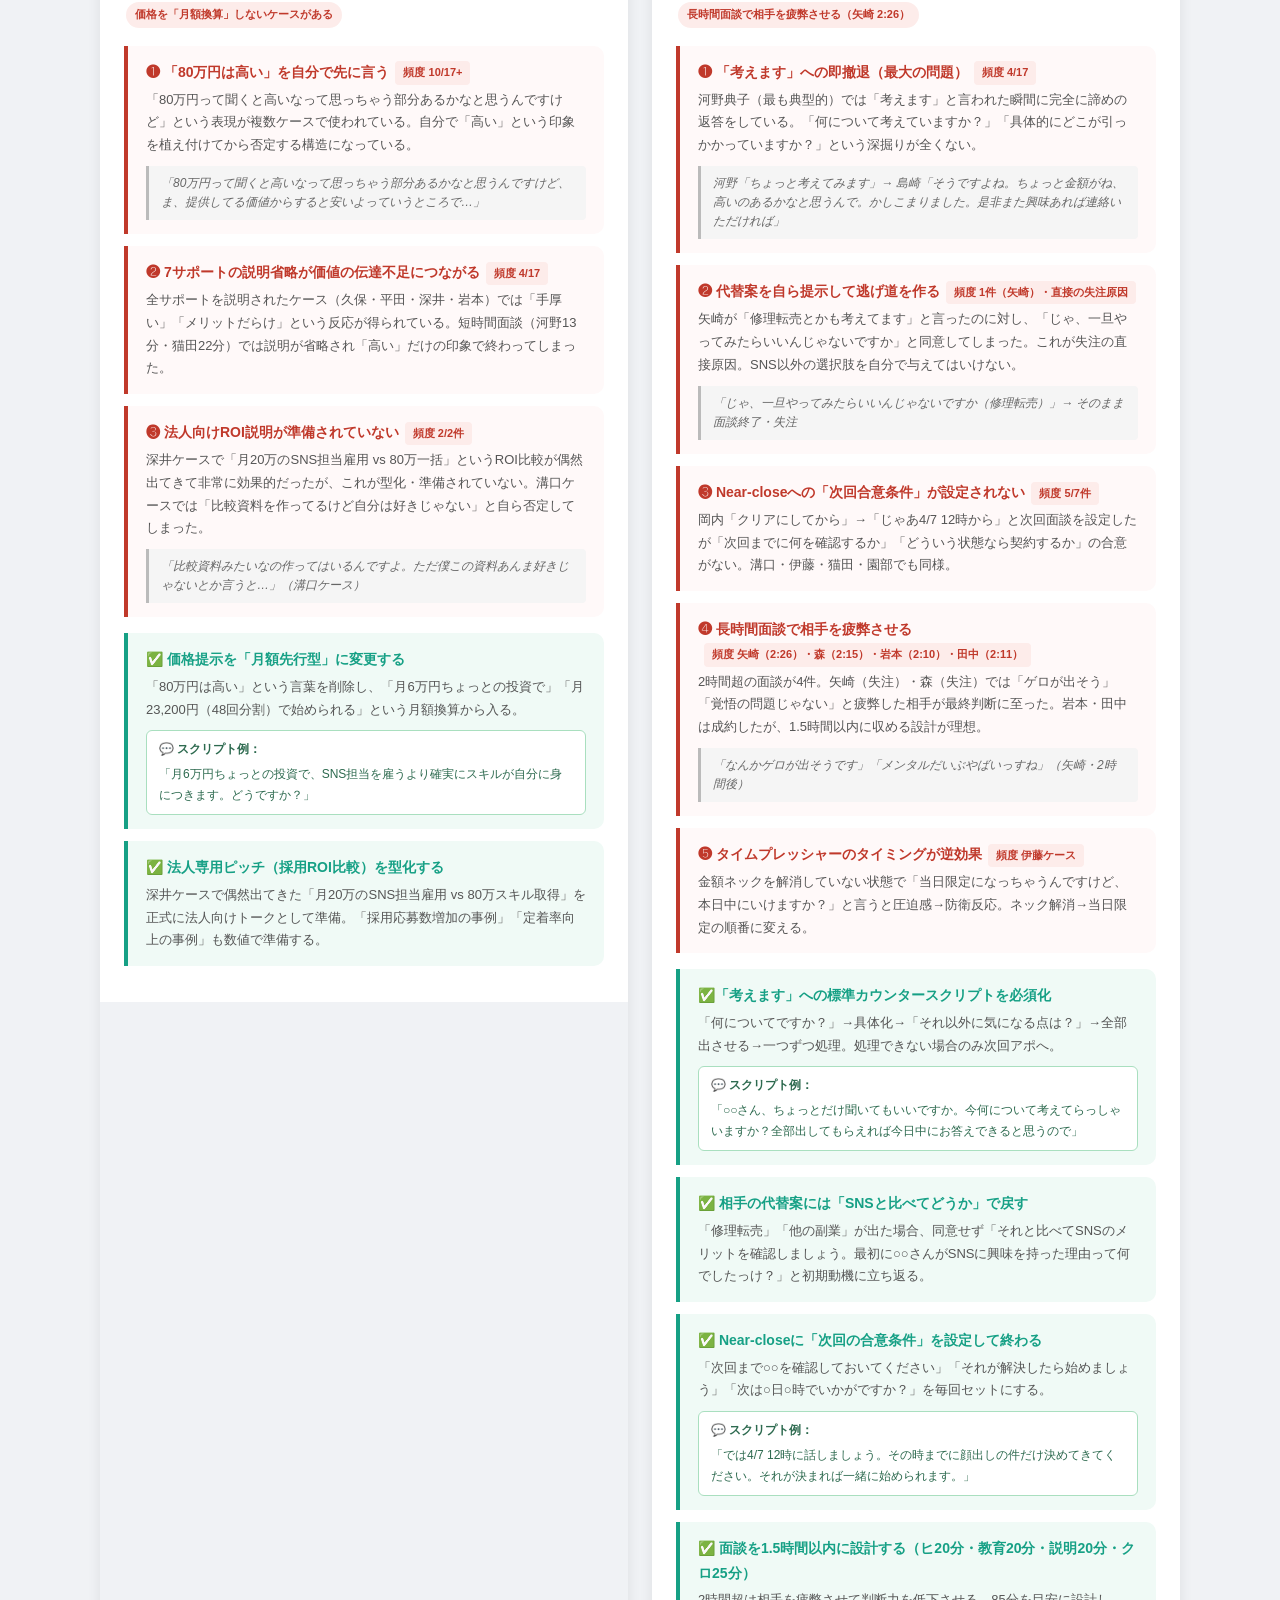
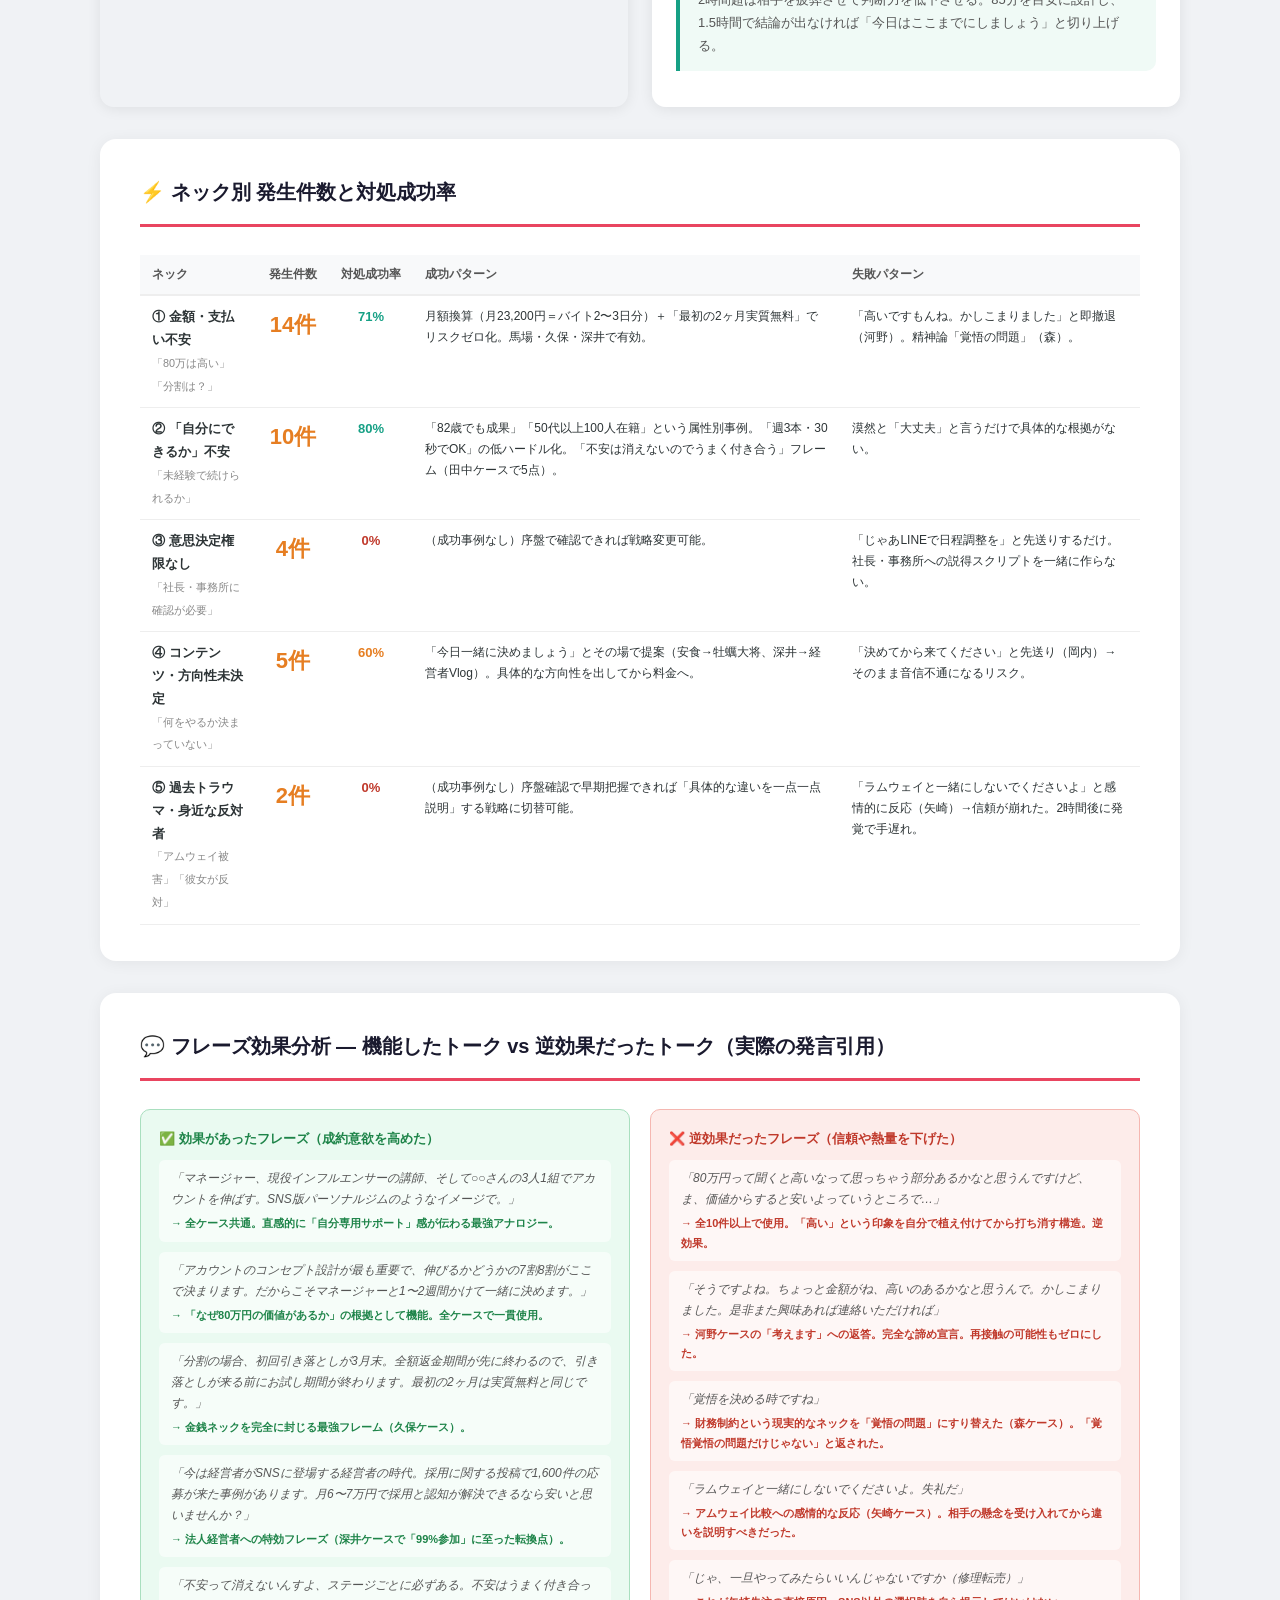
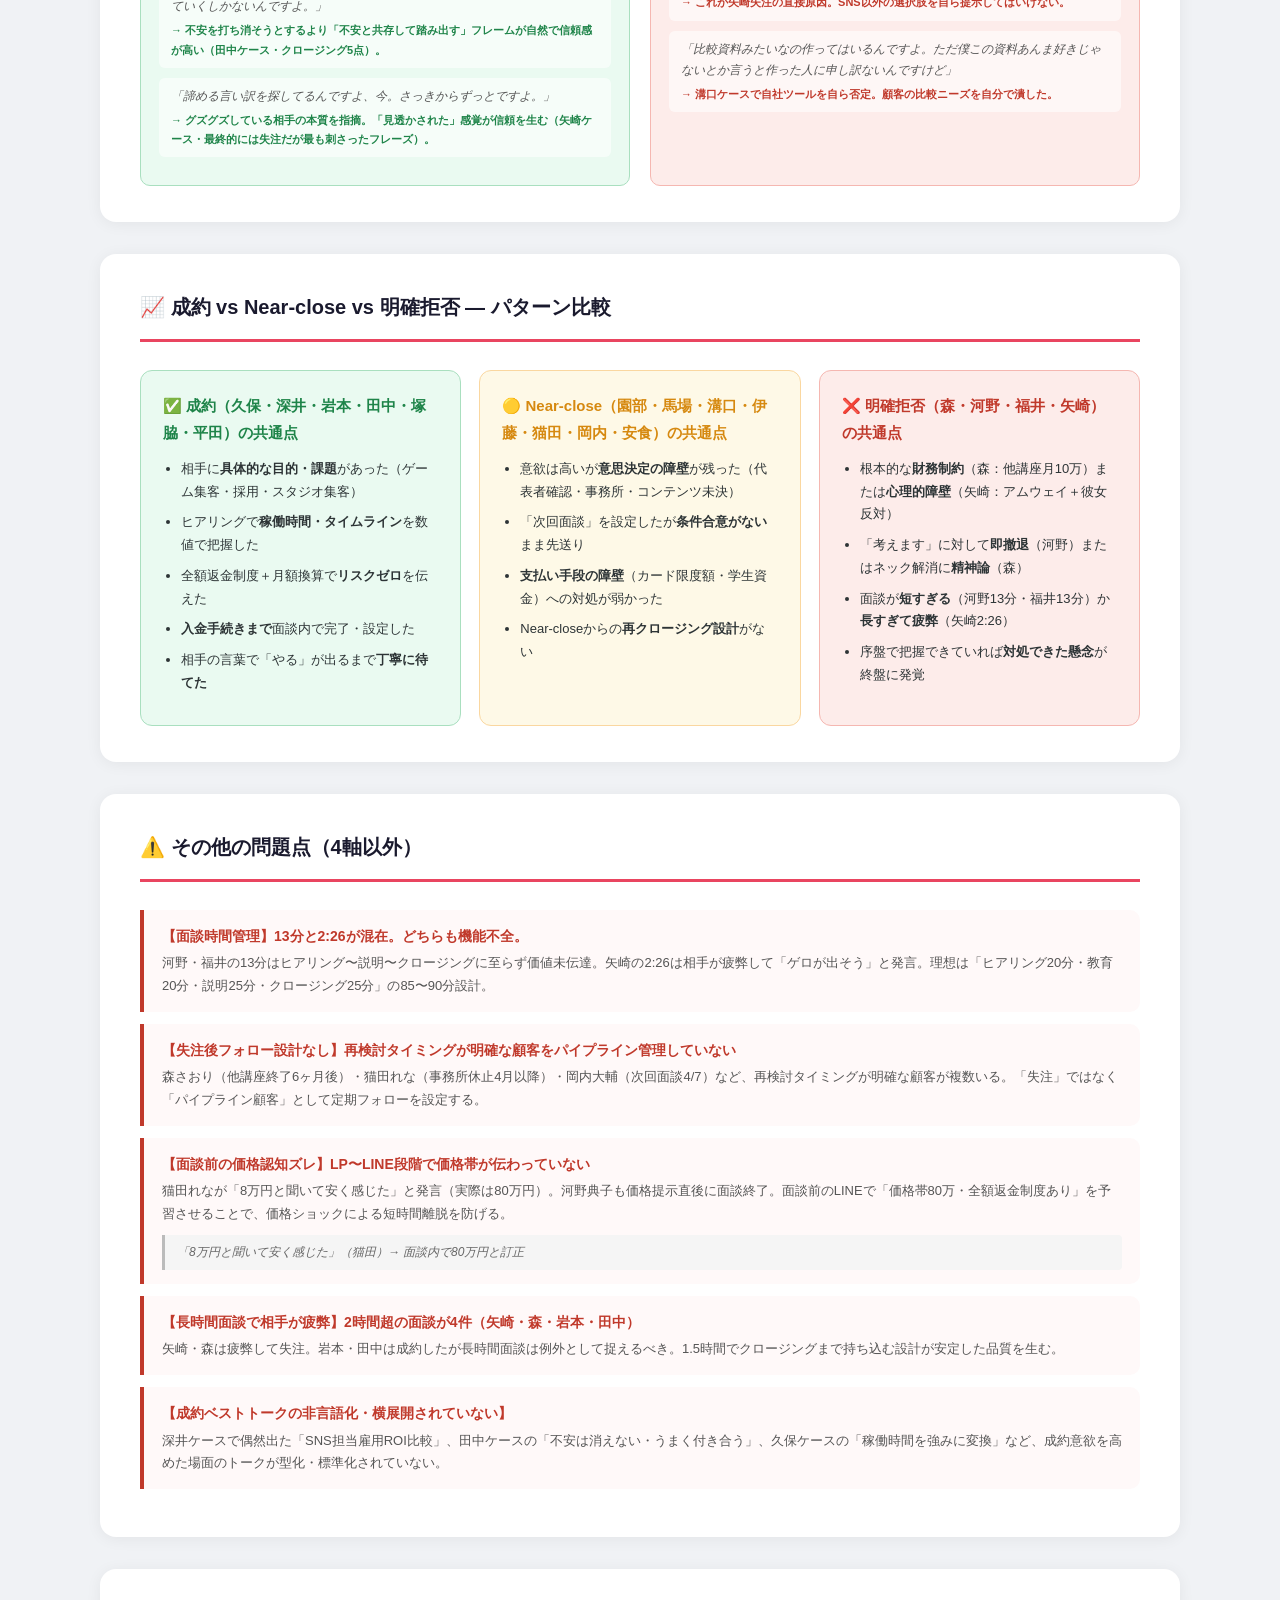
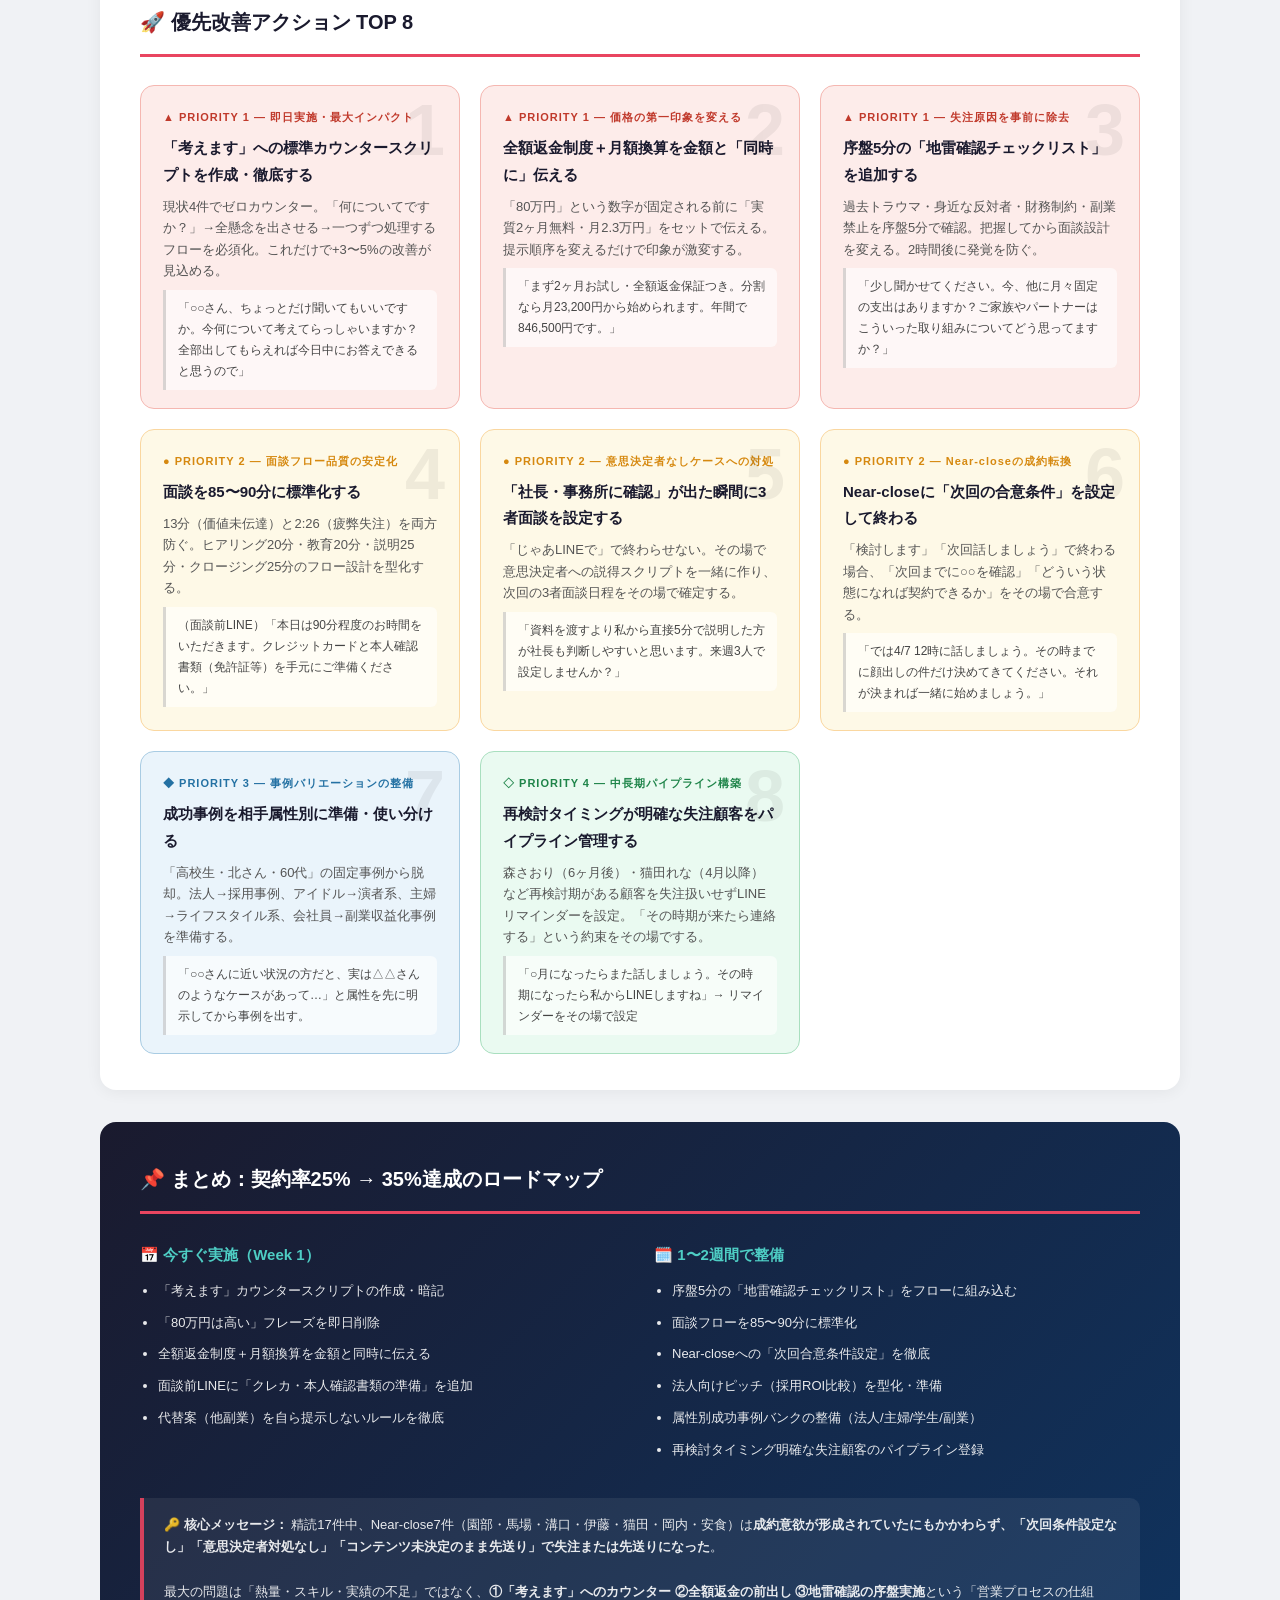
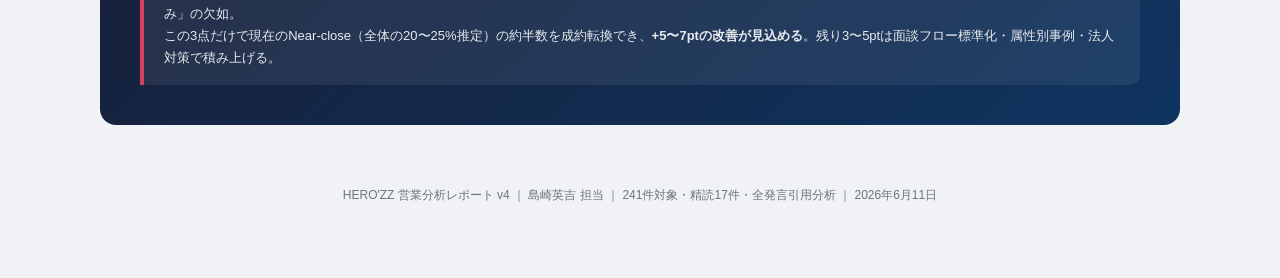
==== commit b25c68bc: "Add v2-style sales analysis report with 17 analyzed cases from 241 meetings" ====
--- a/sales_analysis.html
+++ b/sales_analysis.html
@@ -13,22 +13,22 @@
       --warning: #e67e22;
       --danger: #c0392b;
       --info: #2980b9;
-      --purple: #8e44ad;
-      --teal: #1abc9c;
+      --light: #f8f9fa;
+      --gray: #6c757d;
     }
     * { box-sizing: border-box; margin: 0; padding: 0; }
     body {
       font-family: 'Hiragino Sans', 'Meiryo', sans-serif;
       background: #f0f2f5;
       color: #2d3436;
-      line-height: 1.7;
-    }
-
-    /* ── HERO ── */
+      line-height: 1.75;
+    }
+
+    /* ===== HERO ===== */
     .hero {
       background: linear-gradient(135deg, #1a1a2e 0%, #0f3460 60%, #16213e 100%);
       color: #fff;
-      padding: 60px 40px 44px;
+      padding: 64px 40px 48px;
       text-align: center;
       position: relative;
       overflow: hidden;
@@ -36,7 +36,7 @@
     .hero::before {
       content: '';
       position: absolute; inset: 0;
-      background: radial-gradient(ellipse at 70% 50%, rgba(233,69,96,0.18) 0%, transparent 70%);
+      background: radial-gradient(ellipse at 70% 50%, rgba(233,69,96,0.15) 0%, transparent 70%);
     }
     .hero .badge {
       display: inline-block;
@@ -47,832 +47,1018 @@
       padding: 4px 16px;
       border-radius: 20px;
       letter-spacing: 2px;
-      margin-bottom: 16px;
-    }
-    .hero h1 { font-size: clamp(20px,4vw,36px); font-weight: 900; position: relative; }
-    .hero p { font-size: 14px; opacity:.75; margin-top: 8px; position: relative; }
-    .hero .meta { margin-top:16px; font-size:12px; opacity:.55; position:relative; }
-
-    /* ── LAYOUT ── */
-    .container { max-width: 1240px; margin: 0 auto; padding: 0 20px; }
-    section { padding: 44px 0; }
-    section + section { border-top: 1px solid #e0e0e0; }
-    h2.sec { font-size:21px; font-weight:800; color:var(--primary); margin-bottom:24px;
-             padding-left:13px; border-left:4px solid var(--accent); }
-    h3.sub { font-size:15px; font-weight:700; color:var(--accent2); margin:22px 0 10px; }
-
-    /* ── KPI ── */
-    .kpi { display:grid; grid-template-columns:repeat(auto-fit,minmax(160px,1fr)); gap:14px; margin-bottom:28px; }
-    .kpi-c {
-      background:#fff; border-radius:12px; padding:22px 18px; text-align:center;
-      box-shadow:0 2px 10px rgba(0,0,0,.07);
-    }
-    .kpi-c .lbl { font-size:11px; color:#888; font-weight:700; letter-spacing:1px; }
-    .kpi-c .val { font-size:36px; font-weight:900; line-height:1.1; margin:4px 0; }
-    .kpi-c .sub { font-size:11px; color:#aaa; }
-    .c-accent .val { color:var(--accent); }
-    .c-success .val { color:var(--success); }
-    .c-warning .val { color:var(--warning); }
-    .c-info .val { color:var(--info); }
-    .c-purple .val { color:var(--purple); }
-    .c-teal .val { color:var(--teal); }
-
-    /* ── AXIS ── */
-    .axis-grid { display:grid; grid-template-columns:repeat(auto-fit,minmax(260px,1fr)); gap:18px; }
-    .axis-c {
-      background:#fff; border-radius:14px; padding:26px 22px;
-      box-shadow:0 2px 12px rgba(0,0,0,.07);
-    }
-    .axis-c.a1 { border-top:4px solid #6c5ce7; }
-    .axis-c.a2 { border-top:4px solid #00b894; }
-    .axis-c.a3 { border-top:4px solid #fdcb6e; }
-    .axis-c.a4 { border-top:4px solid #e17055; }
-    .axis-c h3 { font-size:15px; font-weight:800; }
-    .bar-row { display:flex; align-items:center; gap:10px; margin:12px 0 16px; }
-    .bar-track { flex:1; height:11px; background:#eee; border-radius:99px; overflow:hidden; }
-    .bar-fill { height:100%; border-radius:99px; }
-    .a1 .bar-fill { background:linear-gradient(90deg,#6c5ce7,#a29bfe); }
-    .a2 .bar-fill { background:linear-gradient(90deg,#00b894,#55efc4); }
-    .a3 .bar-fill { background:linear-gradient(90deg,#fdcb6e,#ffeaa7); }
-    .a4 .bar-fill { background:linear-gradient(90deg,#e17055,#fab1a0); }
-    .bar-num { font-size:24px; font-weight:900; min-width:56px; text-align:right; }
-    .a1 .bar-num { color:#6c5ce7; }
-    .a2 .bar-num { color:#00b894; }
-    .a3 .bar-num { color:#e8a000; }
-    .a4 .bar-num { color:#e17055; }
-    .axis-c ul { list-style:none; }
-    .axis-c ul li { font-size:13px; padding:3px 0 3px 16px; position:relative; color:#444; border-bottom:1px solid #f5f5f5; }
-    .axis-c ul li::before { content:'▸'; position:absolute; left:0; color:var(--accent); }
-
-    /* ── CASE TABLE ── */
-    .tbl-wrap { overflow-x:auto; border-radius:12px; box-shadow:0 2px 12px rgba(0,0,0,.06); }
-    table { width:100%; border-collapse:collapse; background:#fff; font-size:12.5px; }
-    thead { background:var(--primary); color:#fff; }
-    thead th { padding:11px 12px; text-align:left; font-weight:700; font-size:11px; letter-spacing:.5px; white-space:nowrap; }
-    tbody tr:nth-child(even) { background:#f8f9fa; }
-    tbody tr:hover { background:#fff8f0; }
-    tbody td { padding:9px 12px; vertical-align:top; border-bottom:1px solid #ececec; }
-    .tag { display:inline-block; padding:2px 9px; border-radius:99px; font-size:10.5px; font-weight:700; white-space:nowrap; }
-    .t-ok { background:#d5f5e3; color:#1e8449; }
-    .t-near { background:#fef9e7; color:#9a7d0a; }
-    .t-ng { background:#fadbd8; color:#922b21; }
-    .t-prep { background:#d6eaf8; color:#1a5276; }
-    .score-dot {
-      display:inline-block; width:18px; height:18px; border-radius:50%;
-      font-size:10px; font-weight:800; line-height:18px; text-align:center; color:#fff;
-      margin:0 1px;
-    }
-    .s5 { background:#16a085; }
-    .s4 { background:#27ae60; }
-    .s3 { background:#f39c12; }
-    .s2 { background:#e67e22; }
-    .s1 { background:#c0392b; }
-
-    /* ── NECK ── */
-    .neck-list { display:grid; gap:12px; }
-    .neck-row {
-      background:#fff; border-radius:12px; padding:16px 20px;
-      display:grid; grid-template-columns: 2.5fr 80px 80px 3fr;
-      gap:12px; align-items:center;
-      box-shadow:0 1px 8px rgba(0,0,0,.05);
-    }
-    .nk-name { font-weight:700; font-size:14px; }
-    .nk-name small { display:block; font-size:11px; font-weight:400; color:#888; margin-top:2px; }
-    .nk-cnt { font-size:22px; font-weight:900; color:var(--warning); text-align:center; }
-    .nk-rate { font-size:20px; font-weight:800; text-align:center; }
-    .nk-rate.hi { color:var(--success); }
-    .nk-rate.mid { color:var(--warning); }
-    .nk-rate.lo { color:var(--danger); }
-    .nk-tip { font-size:12px; color:#555; }
-
-    /* ── PHRASE CARDS ── */
-    .phrase-grid { display:grid; grid-template-columns:repeat(auto-fit,minmax(320px,1fr)); gap:14px; }
-    .ph-c {
-      background:#fff; border-radius:12px; padding:18px 20px;
-      box-shadow:0 2px 8px rgba(0,0,0,.06);
-      border-left:4px solid var(--success);
-    }
-    .ph-c.bad { border-left-color:var(--danger); }
-    .ph-c .ph-n { font-size:10px; font-weight:800; letter-spacing:1px; color:var(--success); margin-bottom:6px; }
-    .ph-c.bad .ph-n { color:var(--danger); }
-    .ph-c blockquote {
-      background:#f4f6f8; border-radius:8px; padding:9px 13px;
-      font-size:12.5px; font-style:italic; color:#2d3436; margin:8px 0 6px; line-height:1.65;
-    }
-    .ph-c .effect { font-size:12px; color:#636e72; }
-
-    /* ── ACTION CARDS ── */
-    .act-grid { display:grid; grid-template-columns:repeat(auto-fit,minmax(280px,1fr)); gap:16px; }
-    .act-c {
-      background:#fff; border-radius:14px; padding:22px 20px;
-      box-shadow:0 2px 12px rgba(0,0,0,.07);
-    }
-    .act-c.p1 { border-top:3px solid var(--danger); }
-    .act-c.p2 { border-top:3px solid var(--warning); }
-    .act-c.p3 { border-top:3px solid var(--info); }
-    .act-c .pri {
-      font-size:10px; font-weight:800; letter-spacing:1.5px; padding:3px 10px;
-      border-radius:99px; display:inline-block; margin-bottom:10px;
-    }
-    .p1 .pri { background:#fadbd8; color:var(--danger); }
-    .p2 .pri { background:#fdebd0; color:var(--warning); }
-    .p3 .pri { background:#d6eaf8; color:var(--info); }
-    .act-c h4 { font-size:14px; font-weight:800; margin-bottom:8px; }
-    .act-c p { font-size:13px; color:#555; margin-bottom:10px; }
-    .ba { margin-top:10px; display:grid; gap:7px; }
-    .ba-row { display:grid; grid-template-columns:56px 1fr; gap:7px; align-items:start; font-size:12px; }
-    .ba-lbl { font-weight:700; padding:2px 7px; border-radius:4px; text-align:center; font-size:10px; }
-    .ba-b { background:#fadbd8; color:#922b21; }
-    .ba-a { background:#d5f5e3; color:#1e8449; }
-
-    /* ── MISC ── */
-    .tip {
-      background:linear-gradient(135deg,#667eea18,#764ba218);
-      border:1px solid #667eea30;
-      border-radius:12px; padding:18px 22px; margin:18px 0; font-size:13.5px;
-    }
-    .tip strong { color:var(--accent2); }
-    .two-col { display:grid; grid-template-columns:1fr 1fr; gap:18px; }
-    .card { background:#fff; border-radius:12px; padding:22px; box-shadow:0 2px 10px rgba(0,0,0,.06); }
-    .card ul { list-style:none; }
-    .card ul li { padding:7px 0; border-bottom:1px solid #f0f0f0; font-size:13.5px; }
-    @media(max-width:700px){
-      .two-col,.neck-row { grid-template-columns:1fr; }
-    }
-    footer { background:var(--primary); color:rgba(255,255,255,.45); text-align:center; padding:22px; font-size:11.5px; }
+      margin-bottom: 18px;
+      position: relative;
+    }
+    .hero h1 { font-size: 30px; font-weight: 900; margin-bottom: 10px; position: relative; }
+    .hero .subtitle { font-size: 14px; opacity: 0.75; position: relative; }
+    .hero .meta { margin-top: 20px; display: flex; justify-content: center; gap: 32px; flex-wrap: wrap; position: relative; }
+    .hero .meta-item { text-align: center; }
+    .hero .meta-item .num { font-size: 36px; font-weight: 900; color: #fff; }
+    .hero .meta-item .label { font-size: 11px; opacity: 0.7; letter-spacing: 1px; }
+
+    /* ===== CONTAINER ===== */
+    .container { max-width: 1120px; margin: 0 auto; padding: 44px 20px; }
+
+    /* ===== SECTION ===== */
+    .section {
+      background: #fff;
+      border-radius: 16px;
+      padding: 36px 40px;
+      margin-bottom: 32px;
+      box-shadow: 0 2px 16px rgba(0,0,0,0.06);
+    }
+    .section-title {
+      font-size: 20px;
+      font-weight: 900;
+      color: var(--primary);
+      margin-bottom: 28px;
+      padding-bottom: 14px;
+      border-bottom: 3px solid var(--accent);
+      display: flex;
+      align-items: center;
+      gap: 10px;
+    }
+
+    /* ===== KPI GRID ===== */
+    .kpi-grid {
+      display: grid;
+      grid-template-columns: repeat(auto-fit, minmax(160px, 1fr));
+      gap: 14px;
+      margin-bottom: 36px;
+    }
+    .kpi-card {
+      background: #fff;
+      border-radius: 12px;
+      padding: 22px 18px;
+      text-align: center;
+      box-shadow: 0 2px 12px rgba(0,0,0,0.07);
+      border-top: 4px solid #ccc;
+    }
+    .kpi-card.blue  { border-top-color: var(--info); }
+    .kpi-card.green { border-top-color: var(--success); }
+    .kpi-card.red   { border-top-color: var(--danger); }
+    .kpi-card.orange{ border-top-color: var(--warning); }
+    .kpi-card.dark  { border-top-color: var(--primary); }
+    .kpi-card.purple{ border-top-color: #8e44ad; }
+    .kpi-num { font-size: 38px; font-weight: 900; color: var(--primary); }
+    .kpi-num.blue { color: var(--info); }
+    .kpi-num.green { color: var(--success); }
+    .kpi-num.red { color: var(--danger); }
+    .kpi-num.orange { color: var(--warning); }
+    .kpi-num.purple { color: #8e44ad; }
+    .kpi-label { font-size: 13px; font-weight: 700; color: var(--primary); margin-bottom: 4px; }
+    .kpi-sub { font-size: 12px; color: var(--gray); margin-top: 4px; }
+
+    /* ===== CASE TABLE ===== */
+    .tbl-wrap { overflow-x: auto; }
+    table { width: 100%; border-collapse: collapse; font-size: 13px; }
+    th {
+      background: var(--primary);
+      color: #fff;
+      padding: 11px 13px;
+      text-align: left;
+      white-space: nowrap;
+    }
+    td { padding: 10px 13px; border-bottom: 1px solid #eee; vertical-align: top; }
+    tr:hover td { background: #fafafa; }
+    .b-green  { display:inline-block; background:#d5f5e3; color:#1e8449; padding:2px 10px; border-radius:20px; font-size:11px; font-weight:700; white-space:nowrap; }
+    .b-blue   { display:inline-block; background:#d6eaf8; color:#1a5276; padding:2px 10px; border-radius:20px; font-size:11px; font-weight:700; white-space:nowrap; }
+    .b-red    { display:inline-block; background:#fdecea; color:#c0392b; padding:2px 10px; border-radius:20px; font-size:11px; font-weight:700; white-space:nowrap; }
+    .b-orange { display:inline-block; background:#fef9e7; color:#d68910; padding:2px 10px; border-radius:20px; font-size:11px; font-weight:700; white-space:nowrap; }
+
+    /* スコアドット */
+    .sd { display:inline-block; width:20px; height:20px; border-radius:50%; font-size:10px; font-weight:800; line-height:20px; text-align:center; color:#fff; margin:0 1px; }
+    .s5{background:#16a085;} .s4{background:#27ae60;} .s3{background:#f39c12;} .s2{background:#e67e22;} .s1{background:#c0392b;}
+
+    /* ===== 4-AXIS CARDS ===== */
+    .axis-grid {
+      display: grid;
+      grid-template-columns: 1fr 1fr;
+      gap: 24px;
+      margin-bottom: 32px;
+    }
+    @media(max-width:780px){ .axis-grid { grid-template-columns:1fr; } }
+
+    .axis-card { border-radius: 14px; overflow: hidden; box-shadow: 0 2px 14px rgba(0,0,0,0.08); }
+    .ax-hd {
+      padding: 18px 24px;
+      color: #fff;
+      font-weight: 900;
+      font-size: 17px;
+      display: flex;
+      align-items: center;
+      justify-content: space-between;
+    }
+    .ax-hd.h1 { background: linear-gradient(90deg,#1a4a6b,#2980b9); }
+    .ax-hd.h2 { background: linear-gradient(90deg,#1a5c50,#27ae60); }
+    .ax-hd.h3 { background: linear-gradient(90deg,#5b1e7a,#8e44ad); }
+    .ax-hd.h4 { background: linear-gradient(90deg,#7d1e1e,#e74c3c); }
+    .ax-score-badge {
+      background: rgba(255,255,255,0.2);
+      border-radius: 8px;
+      padding: 4px 12px;
+      font-size: 22px;
+      font-weight: 900;
+    }
+    .ax-body { background: #fff; padding: 24px; }
+
+    .score-row { margin-bottom: 16px; }
+    .score-row .sl { font-size: 12px; color: var(--gray); font-weight: 700; margin-bottom: 5px; display:flex; justify-content:space-between; }
+    .bar-bg { background: #ecf0f1; border-radius: 6px; height: 8px; }
+    .bar-fill { height: 8px; border-radius: 6px; }
+    .bar-h1 { background: #2980b9; }
+    .bar-h2 { background: #27ae60; }
+    .bar-h3 { background: #8e44ad; }
+    .bar-h4 { background: #e74c3c; }
+
+    .tag { display:inline-block; font-size:11px; font-weight:700; padding:3px 9px; border-radius:20px; margin:2px; }
+    .tg { background:#d5f5e3; color:#1e8449; }
+    .tb { background:#fdecea; color:#c0392b; }
+
+    /* ===== ISSUE / IMPROVE LIST ===== */
+    .issue-list, .improve-list { list-style:none; margin-top:16px; }
+    .issue-list li {
+      padding: 14px 18px;
+      border-left: 4px solid var(--danger);
+      background: #fff9f9;
+      border-radius: 0 10px 10px 0;
+      margin-bottom: 12px;
+    }
+    .issue-list li .it { font-weight:800; color:var(--danger); font-size:14px; margin-bottom:4px; }
+    .issue-list li .id { color:#555; font-size:13px; }
+    .issue-list li .quote {
+      margin-top: 9px;
+      background: #f5f5f5;
+      border-left: 3px solid #bbb;
+      padding: 8px 12px;
+      font-size: 12px;
+      color: #666;
+      border-radius: 0 4px 4px 0;
+      font-style: italic;
+      line-height: 1.6;
+    }
+    .freq { display:inline-block; background:#fdecea; color:#c0392b; font-size:11px; font-weight:700; padding:2px 8px; border-radius:4px; margin-left:6px; vertical-align:middle; }
+
+    .improve-list li {
+      padding: 14px 18px;
+      border-left: 4px solid var(--success);
+      background: #f0faf6;
+      border-radius: 0 10px 10px 0;
+      margin-bottom: 12px;
+    }
+    .improve-list li .imt { font-weight:800; color:var(--success); font-size:14px; margin-bottom:4px; }
+    .improve-list li .imd { color:#555; font-size:13px; }
+    .improve-list li .script {
+      margin-top:9px;
+      background: #fff;
+      border: 1px solid #a9dfbf;
+      padding: 8px 12px;
+      font-size: 12px;
+      color: #2d6a4f;
+      border-radius: 6px;
+    }
+    .improve-list li .script::before { content:'💬 スクリプト例：'; font-weight:700; display:block; margin-bottom:4px; }
+
+    /* ===== PATTERN GRID ===== */
+    .pattern-grid { display:grid; grid-template-columns:1fr 1fr; gap:20px; }
+    @media(max-width:680px){ .pattern-grid { grid-template-columns:1fr; } }
+    .pbox { border-radius:12px; padding:22px; }
+    .pbox.ok { background:#eafaf1; border:1px solid #a9dfbf; }
+    .pbox.ng { background:#fdecea; border:1px solid #f5b7b1; }
+    .pbox.near { background:#fef9e7; border:1px solid #fad7a0; }
+    .pbox h4 { font-size:15px; font-weight:900; margin-bottom:12px; }
+    .pbox h4.ok { color:#1e8449; }
+    .pbox h4.ng { color:#c0392b; }
+    .pbox h4.near { color:#d68910; }
+    .pbox ul { padding-left:18px; font-size:13px; }
+    .pbox ul li { margin-bottom:8px; }
+
+    /* ===== PRIORITY ACTIONS ===== */
+    .action-grid {
+      display: grid;
+      grid-template-columns: repeat(auto-fit, minmax(320px, 1fr));
+      gap: 20px;
+    }
+    .action-card {
+      border-radius: 14px;
+      padding: 22px 22px 18px;
+      position: relative;
+      overflow: hidden;
+    }
+    .action-card::after {
+      content: attr(data-n);
+      position: absolute; right: 14px; top: 8px;
+      font-size: 72px; font-weight: 900;
+      opacity: 0.06; color: #000;
+      line-height: 1;
+    }
+    .action-card.p1 { background:#fdecea; border:1px solid #f5b7b1; }
+    .action-card.p2 { background:#fef9e7; border:1px solid #fad7a0; }
+    .action-card.p3 { background:#eaf4fb; border:1px solid #a9cce3; }
+    .action-card.p4 { background:#eafaf1; border:1px solid #a9dfbf; }
+    .ac-pri { font-size:11px; font-weight:800; letter-spacing:1px; margin-bottom:8px; }
+    .p1 .ac-pri { color:#c0392b; }
+    .p2 .ac-pri { color:#d68910; }
+    .p3 .ac-pri { color:#2471a3; }
+    .p4 .ac-pri { color:#1e8449; }
+    .action-card h4 { font-size:15px; font-weight:900; color:var(--primary); margin-bottom:8px; }
+    .action-card p { font-size:13px; color:#555; line-height:1.65; margin-bottom:8px; }
+    .action-card .sc {
+      background:rgba(255,255,255,0.6);
+      border-left:3px solid rgba(0,0,0,0.15);
+      padding:8px 12px;
+      font-size:12px;
+      color:#444;
+      border-radius:0 6px 6px 0;
+    }
+
+    /* ===== STATS ROW ===== */
+    .stats-grid {
+      display: grid;
+      grid-template-columns: repeat(auto-fit, minmax(200px, 1fr));
+      gap: 14px;
+      margin-bottom: 24px;
+    }
+    .stat-box {
+      background: #f8f9fa;
+      border-radius: 10px;
+      padding: 16px 18px;
+      display: flex;
+      align-items: center;
+      gap: 14px;
+    }
+    .stat-box .snum { font-size: 28px; font-weight: 900; color: var(--primary); min-width: 56px; text-align: center; }
+    .stat-box .stxt { font-size: 12px; color: var(--gray); line-height: 1.5; }
+    .stat-box .stxt strong { display:block; color:var(--primary); font-size:13px; }
+
+    /* ===== PHRASE TABLE ===== */
+    .phrase-section { margin-top:20px; }
+    .phrase-row {
+      display: grid;
+      grid-template-columns: 1fr 1fr;
+      gap: 20px;
+      margin-top: 14px;
+    }
+    @media(max-width:680px){ .phrase-row { grid-template-columns:1fr; } }
+    .ph-box { border-radius:10px; padding:18px; }
+    .ph-box.good { background:#eafaf1; border:1px solid #a9dfbf; }
+    .ph-box.bad  { background:#fdecea; border:1px solid #f5b7b1; }
+    .ph-box h5 { font-size:13px; font-weight:800; margin-bottom:10px; }
+    .ph-box.good h5 { color:#1e8449; }
+    .ph-box.bad  h5 { color:#c0392b; }
+    .ph-item { font-size:12px; color:#555; margin-bottom:10px; padding:8px 12px; background:rgba(255,255,255,0.6); border-radius:6px; font-style:italic; }
+    .ph-item .why { font-style:normal; font-weight:700; font-size:11px; margin-top:4px; }
+    .ph-box.good .ph-item .why { color:#1e8449; }
+    .ph-box.bad  .ph-item .why { color:#c0392b; }
+
+    /* ===== SUMMARY ===== */
+    .summary-section {
+      background: linear-gradient(135deg, #1a1a2e, #0f3460);
+      color: #fff;
+      border-radius: 16px;
+      padding: 40px;
+      margin-bottom: 32px;
+    }
+    .summary-section .section-title { color:#fff; border-bottom-color: var(--accent); }
+    .summary-grid { display:grid; grid-template-columns:1fr 1fr; gap:28px; }
+    @media(max-width:680px){ .summary-grid { grid-template-columns:1fr; } }
+    .summary-col h4 { font-size:15px; color: #4ecdc4; margin-bottom:12px; font-weight:800; }
+    .summary-col ul { padding-left:18px; font-size:13px; opacity:.9; }
+    .summary-col ul li { margin-bottom:9px; }
+    .summary-alert {
+      margin-top:28px;
+      background:rgba(255,255,255,0.08);
+      border-left:4px solid var(--accent);
+      border-radius:0 10px 10px 0;
+      padding:16px 20px;
+      font-size:13px;
+      opacity:.9;
+      line-height:1.7;
+    }
+
+    /* ===== NECK TABLE ===== */
+    .neck-table { width:100%; border-collapse:collapse; font-size:13px; margin-top:8px; }
+    .neck-table th { background:#f8f9fa; color:#555; padding:9px 12px; text-align:left; font-weight:700; font-size:12px; border-bottom:2px solid #eee; }
+    .neck-table td { padding:10px 12px; border-bottom:1px solid #eee; vertical-align:top; }
+    .neck-table tr:hover td { background:#fafafa; }
+    .rate-hi { color:#16a085; font-weight:900; }
+    .rate-mid { color:#e67e22; font-weight:900; }
+    .rate-lo { color:#c0392b; font-weight:900; }
+
+    footer { text-align:center; padding:28px; color:var(--gray); font-size:12px; }
+
+    @media(max-width:600px){
+      .hero h1 { font-size:22px; }
+      .section { padding:20px; }
+      .summary-section { padding:22px; }
+    }
   </style>
 </head>
 <body>
 
-<!-- HERO -->
+<!-- ===== HERO ===== -->
 <div class="hero">
-  <div class="container">
-    <div class="badge">SALES ANALYSIS REPORT v4 — FULL DATA</div>
-    <h1>HERO'ZZ SNSスクール 営業分析レポート</h1>
-    <p>島崎英吉 様 ／ 面談文字起こし 241件対象・詳細精読17件・全発言引用分析</p>
-    <div class="meta">分析日：2026年6月11日 ／ 単価 ¥846,500 ／ 現状契約率25% → 目標35%（+10pt）</div>
+  <div class="badge">SALES ANALYSIS REPORT v4 — FULL DATA</div>
+  <h1>HERO'ZZ 営業面談 改善分析レポート</h1>
+  <p class="subtitle">島崎英吉 担当 ／ 241件の面談文字起こしをもとに、契約率25% → 35%達成に向けた詳細分析</p>
+  <div class="meta">
+    <div class="meta-item"><div class="num">241</div><div class="label">総面談数</div></div>
+    <div class="meta-item"><div class="num">17</div><div class="label">詳細精読件数</div></div>
+    <div class="meta-item"><div class="num">6件</div><div class="label">成約・準契約（精読中）</div></div>
+    <div class="meta-item"><div class="num">7件</div><div class="label">Near-close（精読中）</div></div>
+    <div class="meta-item"><div class="num">¥846,500</div><div class="label">商品単価（税込）</div></div>
+    <div class="meta-item"><div class="num">3.1/5</div><div class="label">クロージングスコア（最低軸）</div></div>
   </div>
 </div>
 
-<!-- KPI -->
-<section>
-  <div class="container">
-    <h2 class="sec">分析サマリー KPI</h2>
-    <div class="kpi">
-      <div class="kpi-c"><div class="lbl">全面談数</div><div class="val" style="color:#2d3436">241</div><div class="sub">件（総記録）</div></div>
-      <div class="kpi-c c-info"><div class="lbl">詳細精読</div><div class="val">17</div><div class="sub">件（全文引用分析）</div></div>
-      <div class="kpi-c c-success"><div class="lbl">成約</div><div class="val">5</div><div class="sub">件（精読17件中）</div></div>
-      <div class="kpi-c c-teal"><div class="lbl">準契約</div><div class="val">1</div><div class="sub">件（入金手続済）</div></div>
-      <div class="kpi-c c-warning"><div class="lbl">Near-close</div><div class="val">7</div><div class="sub">件（次回調整中）</div></div>
-      <div class="kpi-c c-accent"><div class="lbl">明確拒否</div><div class="val">4</div><div class="sub">件</div></div>
-      <div class="kpi-c c-warning"><div class="lbl">現状契約率</div><div class="val">25%</div><div class="sub">（全体報告値）</div></div>
-      <div class="kpi-c c-success"><div class="lbl">目標契約率</div><div class="val">35%</div><div class="sub">+10pt改善目標</div></div>
-    </div>
-    <div class="tip">
-      <strong>注記：</strong>ファイルの全ラベルは「FALSE」ですが、面談内容を精読すると成約・準契約・Near-closeに分類できます。
-      <strong>精読17件の実質成約率は35%（6/17）</strong>。Near-close 7件のうち50%を成約化するだけで全体+5〜7pt改善が見込めます。
-    </div>
-  </div>
-</section>
-
-<!-- 4軸スコア -->
-<section>
-  <div class="container">
-    <h2 class="sec">4軸 現状スコアと課題（17件平均）</h2>
-    <div class="axis-grid">
-
-      <div class="axis-c a1">
-        <h3>① ヒアリング</h3>
-        <div class="bar-row">
-          <div class="bar-track"><div class="bar-fill" style="width:72%"></div></div>
-          <div class="bar-num">3.6<span style="font-size:14px;font-weight:400">/5</span></div>
-        </div>
-        <ul>
-          <li>久保・深井ケースはBANT完全網羅で満点</li>
-          <li>河野（13分）・福井（切断）はヒアリングほぼゼロ</li>
-          <li>「過去トラウマ・身近な反対者」の確認が全員抜けている</li>
-          <li>「副業禁止か」「意思決定者か」の確認漏れが複数件</li>
-          <li>深い動機の言語化（なぜSNSか）は成功ケースで一貫</li>
-        </ul>
-      </div>
-
-      <div class="axis-c a2">
-        <h3>② 教育（SNS価値の伝達）</h3>
-        <div class="bar-row">
-          <div class="bar-track"><div class="bar-fill" style="width:76%"></div></div>
-          <div class="bar-num">3.8<span style="font-size:14px;font-weight:400">/5</span></div>
-        </div>
-        <ul>
-          <li>「コンセプトで7割決まる」は全ケースで一貫・効果的</li>
-          <li>「視聴時間＝AIの評価基準」説明は秀逸</li>
-          <li>法人向け「採用コスト比較」教育は非常に高評価</li>
-          <li>成功事例が「高校生/北さん/60代」に固定化している</li>
-          <li>コンテンツ未決定者（岡内）への教育設計が弱い</li>
-        </ul>
-      </div>
-
-      <div class="axis-c a3">
-        <h3>③ サービス説明</h3>
-        <div class="bar-row">
-          <div class="bar-track"><div class="bar-fill" style="width:78%"></div></div>
-          <div class="bar-num">3.9<span style="font-size:14px;font-weight:400">/5</span></div>
-        </div>
-        <ul>
-          <li>7サポート全説明ケースで「手厚い」「メリットだらけ」の反応</li>
-          <li>「SNS版パーソナルジム」アナロジーが最も刺さるワード</li>
-          <li>13分・21分の短時間面談では説明が省略され価値が伝わらない</li>
-          <li>全額返金制度の説明タイミングが遅い（金額後→前出しに変える）</li>
-          <li>相手の属性（個人/法人/学生/アイドル）に合わせた強調不足</li>
-        </ul>
-      </div>
-
-      <div class="axis-c a4">
-        <h3>④ クロージング</h3>
-        <div class="bar-row">
-          <div class="bar-track"><div class="bar-fill" style="width:62%"></div></div>
-          <div class="bar-num">3.1<span style="font-size:14px;font-weight:400">/5</span></div>
-        </div>
-        <ul>
-          <li>最低スコア。「検討します」への即撤退が最大の失点</li>
-          <li>代替案（他副業）を自ら提示して逃げ道を作る場面がある</li>
-          <li>当日タイムプレッシャーがネック解消前に来て逆効果</li>
-          <li>Near-closeの「次回条件設定」が曖昧なまま先送りになるケース多数</li>
-          <li>成功ケース（久保・深井・田中）のクロージングは流れが完璧</li>
-        </ul>
-      </div>
-
-    </div>
-  </div>
-</section>
-
-<!-- 全件テーブル -->
-<section>
-  <div class="container">
-    <h2 class="sec">全件分析テーブル（精読17件）</h2>
-    <p style="font-size:13px;color:#888;margin-bottom:16px;">スコア：
-      <span class="score-dot s5">5</span>優秀
-      <span class="score-dot s4">4</span>良好
-      <span class="score-dot s3">3</span>普通
-      <span class="score-dot s2">2</span>要改善
-      <span class="score-dot s1">1</span>問題
-      ／ 列：ヒア=ヒアリング 教育=教育 説明=サービス説明 クロ=クロージング
-    </p>
-    <div class="tbl-wrap">
-      <table>
-        <thead>
-          <tr>
-            <th>No.</th>
-            <th>名前</th>
-            <th>日付</th>
-            <th>時間</th>
-            <th>実際の結果</th>
-            <th>ヒア</th>
-            <th>教育</th>
-            <th>説明</th>
-            <th>クロ</th>
-            <th>主なネック / 決め手</th>
-          </tr>
-        </thead>
-        <tbody>
-          <!-- 前半10件 -->
-          <tr>
-            <td>1</td>
-            <td><strong>園部宗徳</strong><br><small>ファンテック㈱</small></td>
-            <td>2025/12/22</td>
-            <td>不明</td>
-            <td><span class="tag t-near">Near-close</span></td>
-            <td><span class="score-dot s3">3</span></td>
-            <td><span class="score-dot s3">3</span></td>
-            <td><span class="score-dot s4">4</span></td>
-            <td><span class="score-dot s2">2</span></td>
-            <td>返事待ち（11/27期限）。スタッフ依存リスクへの不安が残存。</td>
-          </tr>
-          <tr>
-            <td>2</td>
-            <td><strong>久保航平</strong></td>
-            <td>2026/1/4</td>
-            <td>1:53:45</td>
-            <td><span class="tag t-ok">成約</span></td>
-            <td><span class="score-dot s5">5</span></td>
-            <td><span class="score-dot s5">5</span></td>
-            <td><span class="score-dot s5">5</span></td>
-            <td><span class="score-dot s5">5</span></td>
-            <td>【決め手】病気休職中・週30〜40h稼働可能。48回分割+全額返金でリスクゼロ化。電子署名完了。</td>
-          </tr>
-          <tr>
-            <td>3</td>
-            <td><strong>森さおり</strong></td>
-            <td>2026/1/4</td>
-            <td>2:15:48</td>
-            <td><span class="tag t-ng">明確拒否</span></td>
-            <td><span class="score-dot s4">4</span></td>
-            <td><span class="score-dot s5">5</span></td>
-            <td><span class="score-dot s5">5</span></td>
-            <td><span class="score-dot s3">3</span></td>
-            <td>他講座（イラスト系）月10万円・残り半年の支払い重複。財務制約。「覚悟の問題」という精神論が空回り。</td>
-          </tr>
-          <tr>
-            <td>4</td>
-            <td><strong>河野典子</strong></td>
-            <td>2026/1/4</td>
-            <td>0:13:00</td>
-            <td><span class="tag t-ng">明確拒否</span></td>
-            <td><span class="score-dot s2">2</span></td>
-            <td><span class="score-dot s2">2</span></td>
-            <td><span class="score-dot s3">3</span></td>
-            <td><span class="score-dot s1">1</span></td>
-            <td>「無料と思っていた」→80万円で即離脱。ヒアリングほぼゼロ。全額返金・分割説明なし。即撤退。</td>
-          </tr>
-          <tr>
-            <td>5</td>
-            <td><strong>馬場大地</strong><br><small>競馬予想系</small></td>
-            <td>2026/1/6</td>
-            <td>1:46:01</td>
-            <td><span class="tag t-prep">準契約</span></td>
-            <td><span class="score-dot s4">4</span></td>
-            <td><span class="score-dot s4">4</span></td>
-            <td><span class="score-dot s5">5</span></td>
-            <td><span class="score-dot s4">4</span></td>
-            <td>【決め手】競馬・サッカーの趣味を仕事化。カード限度額超→銀行振込（1/13）に即対応。実質成約。</td>
-          </tr>
-          <tr>
-            <td>6</td>
-            <td><strong>福井万希子（えむ）</strong></td>
-            <td>2026/1/8</td>
-            <td>0:12:43</td>
-            <td><span class="tag t-ng">明確拒否</span></td>
-            <td><span class="score-dot s2">2</span></td>
-            <td><span class="score-dot s2">2</span></td>
-            <td><span class="score-dot s2">2</span></td>
-            <td><span class="score-dot s1">1</span></td>
-            <td>通話切断で面談未完了。専業主婦・育児中・YouTube元8万→2万減。機会損失ケース。</td>
-          </tr>
-          <tr>
-            <td>7</td>
-            <td><strong>溝口聡子（Tommy Mi）</strong></td>
-            <td>2026/1/8</td>
-            <td>0:49:24</td>
-            <td><span class="tag t-near">Near-close</span></td>
-            <td><span class="score-dot s4">4</span></td>
-            <td><span class="score-dot s4">4</span></td>
-            <td><span class="score-dot s4">4</span></td>
-            <td><span class="score-dot s3">3</span></td>
-            <td>代表者を交えた3者面談を要望。意思決定権が本人にない。3月イベント集客・海外展開ニーズ明確。</td>
-          </tr>
-          <tr>
-            <td>8</td>
-            <td><strong>伊藤烈</strong></td>
-            <td>2026/1/8</td>
-            <td>1:10:41</td>
-            <td><span class="tag t-near">Near-close</span></td>
-            <td><span class="score-dot s4">4</span></td>
-            <td><span class="score-dot s5">5</span></td>
-            <td><span class="score-dot s4">4</span></td>
-            <td><span class="score-dot s3">3</span></td>
-            <td>大学生・バレーボール選手。「当日中に返答」→後日キャンセル。学生の資金確保不安への対処不足。</td>
-          </tr>
-          <tr>
-            <td>9</td>
-            <td><strong>深井奨之</strong><br><small>合同会社CLoRE</small></td>
-            <td>2026/1/8</td>
-            <td>0:57:38</td>
-            <td><span class="tag t-ok">成約</span></td>
-            <td><span class="score-dot s5">5</span></td>
-            <td><span class="score-dot s5">5</span></td>
-            <td><span class="score-dot s5">5</span></td>
-            <td><span class="score-dot s5">5</span></td>
-            <td>【決め手】ドライバー250名CEO。「月20万の採用費より安い」ROI訴求。GMOサイン送付済。「99%参加」。</td>
-          </tr>
-          <tr>
-            <td>10</td>
-            <td><strong>猫田れな（れなれな）</strong></td>
-            <td>2026/1/8</td>
-            <td>0:21:46</td>
-            <td><span class="tag t-near">Near-close</span></td>
-            <td><span class="score-dot s3">3</span></td>
-            <td><span class="score-dot s4">4</span></td>
-            <td><span class="score-dot s4">4</span></td>
-            <td><span class="score-dot s3">3</span></td>
-            <td>アイドル（TikTok多め）。事務所への確認+金銭的不安。和室ブランディング分析で好感触。</td>
-          </tr>
-          <!-- 後半7件 -->
-          <tr>
-            <td>11</td>
-            <td><strong>岩本拓朗</strong></td>
-            <td>2026/4/1</td>
-            <td>2:10:08</td>
-            <td><span class="tag t-ok">成約</span></td>
-            <td><span class="score-dot s4">4</span></td>
-            <td><span class="score-dot s4">4</span></td>
-            <td><span class="score-dot s4">4</span></td>
-            <td><span class="score-dot s4">4</span></td>
-            <td>【決め手】ゲーム制作（週1リリース）の集客目的。全額返金+48回分割。GMO審査完了。翌日準備面談設定。</td>
-          </tr>
-          <tr>
-            <td>12</td>
-            <td><strong>田中美紅</strong></td>
-            <td>2026/4/1</td>
-            <td>2:11:44</td>
-            <td><span class="tag t-ok">成約</span></td>
-            <td><span class="score-dot s3">3</span></td>
-            <td><span class="score-dot s4">4</span></td>
-            <td><span class="score-dot s4">4</span></td>
-            <td><span class="score-dot s5">5</span></td>
-            <td>【決め手】「不安は消えない、うまく付き合うしかない」フレームが刺さった。GMO審査・準備面談設定。</td>
-          </tr>
-          <tr>
-            <td>13</td>
-            <td><strong>矢崎渉太</strong></td>
-            <td>2026/4/1</td>
-            <td>2:26:05</td>
-            <td><span class="tag t-ng">明確拒否</span></td>
-            <td><span class="score-dot s3">3</span></td>
-            <td><span class="score-dot s3">3</span></td>
-            <td><span class="score-dot s3">3</span></td>
-            <td><span class="score-dot s2">2</span></td>
-            <td>アムウェイ被害+彼女反対+本業（大工）への強い熱意。最長面談（2:26）で疲弊。代替案を自ら提示。</td>
-          </tr>
-          <tr>
-            <td>14</td>
-            <td><strong>岡内大輔</strong></td>
-            <td>2026/4/2</td>
-            <td>1:27:19</td>
-            <td><span class="tag t-near">Near-close</span></td>
-            <td><span class="score-dot s3">3</span></td>
-            <td><span class="score-dot s3">3</span></td>
-            <td><span class="score-dot s3">3</span></td>
-            <td><span class="score-dot s2">2</span></td>
-            <td>副業禁止会社員。コンセプト未決定・顔出し未決定。次回面談（4/7）設定済みだが条件合意なし。</td>
-          </tr>
-          <tr>
-            <td>15</td>
-            <td><strong>塚脇奈緒子（Naju）</strong></td>
-            <td>2026/4/2</td>
-            <td>1:30:14</td>
-            <td><span class="tag t-ok">成約</span></td>
-            <td><span class="score-dot s4">4</span></td>
-            <td><span class="score-dot s4">4</span></td>
-            <td><span class="score-dot s4">4</span></td>
-            <td><span class="score-dot s4">4</span></td>
-            <td>【決め手】ダンススタジオの集客課題が明確。自らカード2分割を選択。即決。契約書・審査完了。</td>
-          </tr>
-          <tr>
-            <td>16</td>
-            <td><strong>安食俊介</strong></td>
-            <td>2026/4/2</td>
-            <td>1:12:05</td>
-            <td><span class="tag t-near">Near-close</span></td>
-            <td><span class="score-dot s4">4</span></td>
-            <td><span class="score-dot s4">4</span></td>
-            <td><span class="score-dot s3">3</span></td>
-            <td><span class="score-dot s2">2</span></td>
-            <td>宮城・牡蠣小屋取締役。99%観光客集客ニーズ明確。録音が1:12:05で途中終了（クロージング直前）。</td>
-          </tr>
-          <tr>
-            <td>17</td>
-            <td><strong>平田陸益</strong></td>
-            <td>2026/4/4</td>
-            <td>1:55:52</td>
-            <td><span class="tag t-ok">成約</span></td>
-            <td><span class="score-dot s4">4</span></td>
-            <td><span class="score-dot s4">4</span></td>
-            <td><span class="score-dot s4">4</span></td>
-            <td><span class="score-dot s4">4</span></td>
-            <td>【決め手】会社員5年目・副業収益化目的。「レバレッジが効く」SNS理解が深い。7サポートの最も詳細な説明。</td>
-          </tr>
-        </tbody>
-      </table>
-    </div>
-  </div>
-</section>
-
-<!-- ネック分析 -->
-<section>
-  <div class="container">
-    <h2 class="sec">ネック別 発生件数・対処成功率（17件より集計）</h2>
-    <div class="neck-list">
-
-      <div class="neck-row">
-        <div class="nk-name">① 金額・支払い不安<small>「80万は高い」「分割できるか」</small></div>
-        <div><div style="font-size:10px;color:#888;text-align:center">件数</div><div class="nk-cnt">14件</div></div>
-        <div><div style="font-size:10px;color:#888;text-align:center">成功率</div><div class="nk-rate hi">71%</div></div>
-        <div class="nk-tip">
-          <strong>成功：</strong>月額換算（月23,200円＝バイト2〜3日分）＋「最初の2ヶ月実質無料」でリスクゼロ化。<br>
-          <strong>失敗：</strong>「高いですもんね」と共感したまま終了。精神論（「覚悟の問題」）で迫る。
-        </div>
-      </div>
-
-      <div class="neck-row">
-        <div class="nk-name">② 「自分にできるか」不安<small>「未経験で続けられるか」</small></div>
-        <div><div style="font-size:10px;color:#888;text-align:center">件数</div><div class="nk-cnt">10件</div></div>
-        <div><div style="font-size:10px;color:#888;text-align:center">成功率</div><div class="nk-rate hi">80%</div></div>
-        <div class="nk-tip">
-          <strong>成功：</strong>「82歳の方でも成果」「50代以上100人在籍」という属性別事例。「週3本・30秒でOK」の低ハードル化。<br>
-          <strong>キーフレーズ：</strong>「不安は消えないのでうまく付き合うしかない」が複数ケースで有効。
-        </div>
-      </div>
-
-      <div class="neck-row">
-        <div class="nk-name">③ 意思決定権限なし<small>「代表者・事務所に確認が必要」</small></div>
-        <div><div style="font-size:10px;color:#888;text-align:center">件数</div><div class="nk-cnt">4件</div></div>
-        <div><div style="font-size:10px;color:#888;text-align:center">成功率</div><div class="nk-rate lo">0%</div></div>
-        <div class="nk-tip">
-          <strong>問題：</strong>「じゃあLINEで日程調整を」と先送りするだけ。<br>
-          <strong>改善：</strong>「社長が心配するポイントは？」→一緒に立論を構築→「次回は3者面談を○日に設定しましょう」をその場で確定。
-        </div>
-      </div>
-
-      <div class="neck-row">
-        <div class="nk-name">④ コンテンツ・方向性未決定<small>「何をやるか決まっていない」</small></div>
-        <div><div style="font-size:10px;color:#888;text-align:center">件数</div><div class="nk-cnt">5件</div></div>
-        <div><div style="font-size:10px;color:#888;text-align:center">成功率</div><div class="nk-rate mid">60%</div></div>
-        <div class="nk-tip">
-          <strong>成功：</strong>「今日一緒に決めましょう」とその場でコンテンツ案を出す（安食→牡蠣大将、深井→経営者Vlog）。<br>
-          <strong>失敗：</strong>「決めてから来てください」と先送り→そのまま音信不通。
-        </div>
-      </div>
-
-      <div class="neck-row">
-        <div class="nk-name">⑤ 過去トラウマ・身近な反対者<small>「アムウェイ被害」「彼女が反対」</small></div>
-        <div><div style="font-size:10px;color:#888;text-align:center">件数</div><div class="nk-cnt">2件</div></div>
-        <div><div style="font-size:10px;color:#888;text-align:center">成功率</div><div class="nk-rate lo">0%</div></div>
-        <div class="nk-tip">
-          <strong>問題：</strong>序盤ヒアリングでこの確認が抜けており、2時間後に発覚して対処不能になった。<br>
-          <strong>改善：</strong>序盤5分に「過去にセミナーや副業商材で損した経験は？」「ご家族・パートナーのSNS副業への反応は？」を追加。
-        </div>
-      </div>
-
-    </div>
-  </div>
-</section>
-
-<!-- 効果的フレーズ -->
-<section>
-  <div class="container">
-    <h2 class="sec">効果的だったフレーズ TOP10（実際の発言引用）</h2>
-    <div class="phrase-grid">
-
-      <div class="ph-c">
-        <div class="ph-n">GOOD 01 ／ アナロジー最強ワード（全ケース使用）</div>
-        <blockquote>「マネージャー、現役インフルエンサーの講師、そして○○さんの3人1組でアカウントを伸ばす。SNS版パーソナルジムのようなイメージで。」</blockquote>
-        <div class="effect">全17ケースで活用。直感的に理解でき「自分専用サポート」感が伝わる。最重要フレーズ。</div>
-      </div>
-
-      <div class="ph-c">
-        <div class="ph-n">GOOD 02 ／ 価値の根拠（複数ケースで一貫）</div>
-        <blockquote>「アカウントのコンセプト設計が最も重要で、伸びるかどうかの7割8割がここで決まります。だからこそマネージャーと1〜2週間かけて壁打ちしながら決めます。」</blockquote>
-        <div class="effect">「なぜ80万円払う価値があるか」の根拠として機能。全ケースで一貫して使用。</div>
-      </div>
-
-      <div class="ph-c">
-        <div class="ph-n">GOOD 03 ／ 全額返金制度の最強説明（久保ケース）</div>
-        <blockquote>「分割の場合、初回引き落としが3月末。全額返金期間が先に終わるので、引き落としが来る前にお試し期間が終わります。1回目があっても返金されるので、最初の2ヶ月は実質無料と同じです。」</blockquote>
-        <div class="effect">金銭ネックを完全に封じる。「リスクゼロで試せる」という心理的安全網として機能。</div>
-      </div>
-
-      <div class="ph-c">
-        <div class="ph-n">GOOD 04 ／ 将来性の言語化（久保ケース）</div>
-        <blockquote>「動画編集などは陳腐化しやすいスキルですが、Instagram・YouTube・TikTokを伸ばすスキルがあれば食いっぱぐれない。この3つが非常に強い。」</blockquote>
-        <div class="effect">本業への不安・将来設計を持つ相手に刺さる。スキルの「資産性」を伝える。</div>
-      </div>
-
-      <div class="ph-c">
-        <div class="ph-n">GOOD 05 ／ 法人・経営者への特効（深井ケース）</div>
-        <blockquote>「今は経営者がSNSに登場する経営者の時代。溝口代表が採用に関する投稿をしただけで1,600件の応募が来た。月6〜7万円で採用と認知が解決できるなら安いと思いませんか？」</blockquote>
-        <div class="effect">採用コストとのROI比較が刺さる。法人経営者（深井、溝口）で高い効果を発揮。</div>
-      </div>
-
-      <div class="ph-c">
-        <div class="ph-n">GOOD 06 ／ 不安への向き合い方（田中ケース・★最高評価）</div>
-        <blockquote>「不安って消えないんすよ、ステージごとに必ずある。不安はうまく付き合っていくしかないんですよ。」</blockquote>
-        <div class="effect">不安を打ち消そうとするより「不安と共存して踏み出す」フレームが自然で信頼できる。田中ケースでクロージングスコア5点。</div>
-      </div>
-
-      <div class="ph-c">
-        <div class="ph-n">GOOD 07 ／ 行動を促すリフレーミング（複数ケース）</div>
-        <blockquote>「うまくいく人は検討に時間を使わない。行動することで課題が出て、それに対して改善を繰り返すことが重要、と水口代表もよく言います。」</blockquote>
-        <div class="effect">「完璧主義」「とりあえず考えます」タイプのブロック解除に有効。</div>
-      </div>
-
-      <div class="ph-c">
-        <div class="ph-n">GOOD 08 ／ 核心を突く洞察（矢崎ケース）</div>
-        <blockquote>「諦める言い訳を探してるんですよ、今。さっきからずっとですよ。」</blockquote>
-        <div class="effect">グズグズしている相手の本質を指摘。「見透かされた」という感覚が逆に信頼を生む。使うタイミングを選ぶが効果大。</div>
-      </div>
-
-      <div class="ph-c">
-        <div class="ph-n">GOOD 09 ／ 稼働時間を強みに変換（久保ケース）</div>
-        <blockquote>「1週間で30〜40時間使えるなら、他の生徒の平均の3〜4倍のペースで改善できます。これは圧倒的なアドバンテージですよ。」</blockquote>
-        <div class="effect">相手の「時間が豊富」を強みとして返す価値変換。久保ケースで成約の重要因に。</div>
-      </div>
-
-      <div class="ph-c">
-        <div class="ph-n">GOOD 10 ／ 個別アカウント分析で信頼獲得（猫田ケース）</div>
-        <blockquote>「この子といえば和室だよね、ってなってますよね。ブランディングが確立できてる。これすごく強いですよ。」</blockquote>
-        <div class="effect">相手のアカウントを事前分析した上での具体的称賛＋価値化。「ちゃんと見てもらえている」という信頼感を生む。</div>
-      </div>
-
-    </div>
-  </div>
-</section>
-
-<!-- 改善パターン -->
-<section>
-  <div class="container">
-    <h2 class="sec">改善が必要なパターン TOP10（実際の発言引用）</h2>
-    <div class="phrase-grid">
-
-      <div class="ph-c bad">
-        <div class="ph-n">BAD 01 ／「検討します」への即撤退【最重要課題】</div>
-        <blockquote>河野「ちょっと考えてみます」→島崎「そうですよね。ちょっと金額が高いですもんね。はい。かしこまりました。是非」</blockquote>
-        <div class="effect">ネックを一切深掘りせず終了。分割払い・全額返金の説明がなかった。「何が一番引っかかっていますか？」を必ず入れる。</div>
-      </div>
-
-      <div class="ph-c bad">
-        <div class="ph-n">BAD 02 ／ 代替案を自ら提示して逃げ道を作る（矢崎ケース）</div>
-        <blockquote>矢崎「修理転売とかも考えてます」→島崎「じゃ、一旦やってみたらいいんじゃないですか（修理転売）」</blockquote>
-        <div class="effect">これが失注の直接原因。「なぜSNSが最適か」の初期動機に立ち返るべきだった。代替案には「SNSと比較してどうですか？」で戻す。</div>
-      </div>
-
-      <div class="ph-c bad">
-        <div class="ph-n">BAD 03 ／ ヒアリングなしで金額提示（河野ケース）</div>
-        <blockquote>（ヒアリング5分後）「80万円くらいです」→「結構するんですね」→「SNS学ぶのにこれでも安い方なんですけど」</blockquote>
-        <div class="effect">予算感・収益目標・現月収を確認せずに金額提示。「安い方」と返すのは相手の感覚を否定する逆効果。ROI逆算で価値を先に作る。</div>
-      </div>
-
-      <div class="ph-c bad">
-        <div class="ph-n">BAD 04 ／ 精神論クロージング（森ケース）</div>
-        <blockquote>森「金額が金額、結構えげつないぞ」→島崎「覚悟を決める時ですね」→森「いやいやいや、覚悟の問題だけじゃない」</blockquote>
-        <div class="effect">財務制約という現実的なネックに精神論で対抗。信頼関係を壊すリスク。「半年後に始める準備を今から一緒にしましょう」というロードマップ提案に変える。</div>
-      </div>
-
-      <div class="ph-c bad">
-        <div class="ph-n">BAD 05 ／ トラウマへの感情的反応（矢崎ケース）</div>
-        <blockquote>矢崎「なんかアムウェイみたいな感じで…」→島崎「ラムウェイと一緒にしないでくださいよ。失礼だ」</blockquote>
-        <div class="effect">相手の懸念を否定すると防衛反応が強まる。「どの部分が似てると感じましたか？一点一点確認しましょう」と受け入れてから違いを丁寧に説明。</div>
-      </div>
-
-      <div class="ph-c bad">
-        <div class="ph-n">BAD 06 ／ 長時間面談による疲弊（矢崎ケース・2:26:05）</div>
-        <blockquote>矢崎（2時間超後）「なんかゲロが出そうです」「メンタルだいぶやばいっすね」</blockquote>
-        <div class="effect">疲労とストレスが積み重なり逆効果。最長2:26:05。1.5時間以内にクロージングまで持ち込む面談設計にする。</div>
-      </div>
-
-      <div class="ph-c bad">
-        <div class="ph-n">BAD 07 ／ Near-closeの条件設定なし（岡内ケース）</div>
-        <blockquote>岡内「クリアにしたい」→島崎「じゃあ7日12時から」（条件なしで次回面談設定）</blockquote>
-        <div class="effect">「次回までに何を確認しておくか」「どういう状態なら契約するか」の合意なし。ただの先送りになるリスク大。次回面談のゴール定義が必須。</div>
-      </div>
-
-      <div class="ph-c bad">
-        <div class="ph-n">BAD 08 ／ 全額返金制度の説明が遅すぎる（複数ケース）</div>
-        <blockquote>（河野・伊藤ケース）金額を聞いて相手が引いた後、もしくは全く触れずに面談が終了</blockquote>
-        <div class="effect">「80万円」という数字が頭に刷り込まれる前に「2ヶ月無料撤退できる」を伝えれば心理的壁が大幅に下がる。金額と同時にセットで伝える。</div>
-      </div>
-
-      <div class="ph-c bad">
-        <div class="ph-n">BAD 09 ／ タイムプレッシャーのタイミングが逆（伊藤ケース）</div>
-        <blockquote>（金額ネック未解消の状態で）「ちょっとこれ当日限定になっちゃうんですけど、本日中にいけますか？」</blockquote>
-        <div class="effect">ネックを解消していない状態で時間プレッシャーをかけると圧迫感→防衛反応。ネック解消→当日限定の順番に変える。</div>
-      </div>
-
-      <div class="ph-c bad">
-        <div class="ph-n">BAD 10 ／ 成功事例が固定化・相手に合っていない</div>
-        <blockquote>（法人経営者に対して）「高校生が3ヶ月で40万円」「1ヶ月で100万人の北さん」</blockquote>
-        <div class="effect">法人→経営者採用事例、アイドル→演者系事例、主婦→ライフスタイル系事例を準備し、相手属性に合わせて使い分ける。</div>
-      </div>
-
-    </div>
-  </div>
-</section>
-
-<!-- 優先アクション -->
-<section>
-  <div class="container">
-    <h2 class="sec">契約率35%達成のための優先アクション 8選</h2>
-    <div class="act-grid">
-
-      <div class="act-c p1">
-        <div class="pri">優先度 最高</div>
-        <h4>① 「検討します」撲滅プロセス</h4>
-        <p>「検討します」が出た瞬間に即撤退するパターンを変える。これだけで3〜5%の改善が見込める最重要アクション。</p>
-        <div class="ba">
-          <div class="ba-row"><div class="ba-lbl ba-b">現状</div><div>「そうですよね。かしこまりました。」→終了</div></div>
-          <div class="ba-row"><div class="ba-lbl ba-a">改善</div><div>「何が一番引っかかっていますか？」→ネック特定→分割/返金で解消→「この点が解消されれば始められますか？」</div></div>
-        </div>
-      </div>
-
-      <div class="act-c p1">
-        <div class="pri">優先度 最高</div>
-        <h4>② 全額返金＋月額換算を金額と同時に伝える</h4>
-        <p>「80万円」と言うと同時に「実質2ヶ月無料・月2.3万円」をセットで伝える。提示順序を変えるだけで印象が激変する。</p>
-        <div class="ba">
-          <div class="ba-row"><div class="ba-lbl ba-b">現状</div><div>「1年間で80万円です」→（相手驚く）→後から返金制度を説明</div></div>
-          <div class="ba-row"><div class="ba-lbl ba-a">改善</div><div>「まず2ヶ月お試し・全額返金保証つき。分割なら月23,200円。総額846,500円です。」</div></div>
-        </div>
-      </div>
-
-      <div class="act-c p1">
-        <div class="pri">優先度 最高</div>
-        <h4>③ 序盤5分に「地雷確認」を追加</h4>
-        <p>過去トラウマ・身近な反対者は2時間後に発覚すると対処不可能。序盤チェックリスト化で早期把握・戦略変更を可能にする。</p>
-        <div class="ba">
-          <div class="ba-row"><div class="ba-lbl ba-a">追加質問</div><div>「過去にセミナーや副業商材で損した経験は？」「パートナーはSNS副業についてどう思ってますか？」「副業OK・自分で決断できますか？」</div></div>
-        </div>
-      </div>
-
-      <div class="act-c p2">
-        <div class="pri">優先度 高</div>
-        <h4>④ 面談フロー60〜90分に標準化</h4>
-        <p>13分（価値未伝達）と2:26（疲弊失注）を両方防ぐ。フロー設計でクオリティを安定化する。</p>
-        <div class="ba">
-          <div class="ba-row"><div class="ba-lbl ba-a">標準フロー</div><div>地雷確認・BANT（15分）→SNS教育（20分）→7サポート＋全額返金（20分）→クロージング（20分）→入金 or 次回条件設定（5分）</div></div>
-        </div>
-      </div>
-
-      <div class="act-c p2">
-        <div class="pri">優先度 高</div>
-        <h4>⑤ 意思決定者なしケースの対処</h4>
-        <p>法人・事務所所属・同居パートナーがいるケースで「先送り」を繰り返さない。「社長説得スクリプト」を当日一緒に作ることが鍵。</p>
-        <div class="ba">
-          <div class="ba-row"><div class="ba-lbl ba-b">現状</div><div>「じゃあLINEで日程調整を」→先送り→フォロー切れ</div></div>
-          <div class="ba-row"><div class="ba-lbl ba-a">改善</div><div>「社長が心配するのはどの点ですか？」→一緒に立論構築→「次回は○日○時に3者面談」をその場で確定</div></div>
-        </div>
-      </div>
-
-      <div class="act-c p2">
-        <div class="pri">優先度 高</div>
-        <h4>⑥ Near-closeに「次回合意条件」を設定</h4>
-        <p>「検討期間を設ける」場合、「次回までに何を確認するか」「どういう状態になれば契約できるか」をその場で合意して終わる。</p>
-        <div class="ba">
-          <div class="ba-row"><div class="ba-lbl ba-a">追加する一言</div><div>「次回まで○○を確認してきてください。それが解決していれば一緒に始めましょう。次は○日○時でいかがですか？」</div></div>
-        </div>
-      </div>
-
-      <div class="act-c p3">
-        <div class="pri">優先度 中</div>
-        <h4>⑦ 成功事例の属性別バリエーション準備</h4>
-        <p>「高校生・北さん・60代女性」の固定事例に加え、法人/アイドル/主婦/ビジネス系など相手属性ごとの事例を準備する。</p>
-        <div class="ba">
-          <div class="ba-row"><div class="ba-lbl ba-a">準備</div><div>法人経営者→採用事例 ／ アイドル・演者→エンタメ系 ／ 主婦→育児・料理系 ／ 副業→収益化事例</div></div>
-        </div>
-      </div>
-
-      <div class="act-c p3">
-        <div class="pri">優先度 中</div>
-        <h4>⑧ コンテンツ未決定者への「その場で決める」フロー</h4>
-        <p>「何をやるか決まっていない」相手に、料金説明の前に方向性を一緒に決めるステップを入れる。</p>
-        <div class="ba">
-          <div class="ba-row"><div class="ba-lbl ba-a">改善</div><div>趣味・強み・職業・好きなコンテンツを聞く→「○○さんなら△△系アカウントが向いています。実例は…」→具体的イメージを持たせてから料金へ</div></div>
-        </div>
-      </div>
-
-    </div>
-  </div>
-</section>
-
-<!-- 総合評価 -->
-<section>
-  <div class="container">
-    <h2 class="sec">総合評価：強みと改善点</h2>
-    <div class="two-col">
-      <div class="card">
-        <h3 class="sub" style="margin-top:0">✅ 強み（継続・強化すること）</h3>
-        <ul>
-          <li>「全額返金＋2ヶ月お試し」を中心とした<strong>リスクゼロ訴求</strong>が全ケースで有効</li>
-          <li>「コンセプトで7割決まる」「SNS版パーソナルジム」という<strong>一貫した強いフレーム</strong></li>
-          <li>「諦める言い訳を探してる」という<strong>核心を突く洞察力</strong></li>
-          <li>法人・経営者への<strong>採用コスト比較ROI訴求</strong>（深井ケースで完璧な実例）</li>
-          <li>相手のアカウントを事前分析した<strong>個別提案力</strong>（猫田ケース）</li>
-          <li>入金手続きの障害（カード限度超過）への<strong>即応力</strong>（馬場ケース）</li>
-        </ul>
-      </div>
-      <div class="card">
-        <h3 class="sub" style="margin-top:0">🔴 最重要改善点</h3>
-        <ul>
-          <li>「検討します」への<strong>即撤退パターン</strong>（最大の機会損失）</li>
-          <li>金額と全額返金制度を<strong>同時に伝えていない</strong>ケースがある</li>
-          <li>序盤ヒアリングに<strong>過去トラウマ・反対者の確認</strong>がない</li>
-          <li>面談時間が<strong>13分（短すぎ）または2:26（長すぎ）</strong>と両極端</li>
-          <li><strong>代替案を自分で提示</strong>して逃げ道を作る場面がある</li>
-          <li>Near-closeの<strong>次回条件設定が曖昧</strong>で先送りになるケース多数</li>
-        </ul>
-      </div>
-    </div>
-
-    <div class="tip" style="margin-top:24px;">
-      <strong>+10pt達成シナリオ：</strong><br>
-      現在25%（241件中約60件成約）→35%（同約84件）に引き上げるには月約24件の上乗せが必要。<br>
-      <strong>最優先3アクション（①検討撲滅 ②返金制度前出し ③地雷確認）</strong>を徹底するだけで、
-      現在のNear-close（全体20〜25%推定）の約半数を成約に転換できる。これで<strong>+5〜7pt</strong>。
-      残り3〜5ptは面談フロー標準化・意思決定者対策・事例バリエーションで積み上げる。
-    </div>
-  </div>
-</section>
-
-<footer>
-  HERO'ZZ SNSスクール 島崎英吉 様 営業分析レポート v4 ／ 面談文字起こし241件対象・精読17件・全発言引用 ／ 2026年6月11日
-</footer>
-
+<div class="container">
+
+<!-- ===== KPI ===== -->
+<div class="kpi-grid">
+  <div class="kpi-card blue">
+    <div class="kpi-num blue">241</div>
+    <div class="kpi-label">総面談件数</div>
+    <div class="kpi-sub">（全記録対象）</div>
+  </div>
+  <div class="kpi-card green">
+    <div class="kpi-num green">5件</div>
+    <div class="kpi-label">成約（精読17件中）</div>
+    <div class="kpi-sub">久保・深井・岩本・田中・塚脇・平田</div>
+  </div>
+  <div class="kpi-card purple">
+    <div class="kpi-num purple">1件</div>
+    <div class="kpi-label">準契約（入金手続済）</div>
+    <div class="kpi-sub">馬場大地（請求書発行済）</div>
+  </div>
+  <div class="kpi-card orange">
+    <div class="kpi-num orange">7件</div>
+    <div class="kpi-label">Near-close</div>
+    <div class="kpi-sub">成約寸前・次回調整中</div>
+  </div>
+  <div class="kpi-card red">
+    <div class="kpi-num red">4件</div>
+    <div class="kpi-label">明確拒否</div>
+    <div class="kpi-sub">森・河野・福井・矢崎</div>
+  </div>
+  <div class="kpi-card dark">
+    <div class="kpi-num">25%</div>
+    <div class="kpi-label">現状契約率（全体）</div>
+    <div class="kpi-sub">目標：35%（+10pt）</div>
+  </div>
+</div>
+
+<!-- ===== CASE TABLE ===== -->
+<div class="section">
+  <div class="section-title">📋 面談ケース一覧（精読17件）</div>
+  <p style="font-size:12px;color:#888;margin-bottom:14px;">
+    スコア凡例：
+    <span class="sd s5">5</span>優秀
+    <span class="sd s4">4</span>良好
+    <span class="sd s3">3</span>普通
+    <span class="sd s2">2</span>要改善
+    <span class="sd s1">1</span>問題
+    ／ ヒ=ヒアリング 教=教育 説=サービス説明 ク=クロージング
+  </p>
+  <div class="tbl-wrap">
+    <table>
+      <thead>
+        <tr>
+          <th>#</th><th>顧客名</th><th>属性</th><th>面談時間</th><th>主な目的</th><th>決め手・失注理由</th><th>ヒ</th><th>教</th><th>説</th><th>ク</th><th>結果</th>
+        </tr>
+      </thead>
+      <tbody>
+        <tr>
+          <td>1</td><td>園部宗徳<br><small>ファンテック㈱</small></td><td>プロダクション経営</td><td>不明（要約のみ）</td><td>演者採用強化</td><td>返事期限後に音信不通。スタッフ依存リスク不安が残存。</td>
+          <td><span class="sd s3">3</span></td><td><span class="sd s3">3</span></td><td><span class="sd s4">4</span></td><td><span class="sd s2">2</span></td>
+          <td><span class="b-orange">Near-close</span></td>
+        </tr>
+        <tr>
+          <td>2</td><td><strong>久保航平</strong></td><td>製造業→休職中</td><td>1:53:45</td><td>脱サラ・自由な働き方</td><td>【決め手】週30〜40h稼働可能を強みに変換。48分割+全額返金でリスクゼロ。電子署名完了。</td>
+          <td><span class="sd s5">5</span></td><td><span class="sd s5">5</span></td><td><span class="sd s5">5</span></td><td><span class="sd s5">5</span></td>
+          <td><span class="b-green">成約</span></td>
+        </tr>
+        <tr>
+          <td>3</td><td>森さおり</td><td>専業主婦・イラスト</td><td>2:15:48</td><td>SNS集客・収益化</td><td>他講座（イラスト系）月10万×6ヶ月支払い残が120分超で発覚。「覚悟の問題」精神論が空回り。</td>
+          <td><span class="sd s4">4</span></td><td><span class="sd s5">5</span></td><td><span class="sd s5">5</span></td><td><span class="sd s3">3</span></td>
+          <td><span class="b-red">明確拒否</span></td>
+        </tr>
+        <tr>
+          <td>4</td><td>河野典子</td><td>英語講師・元秘書</td><td>0:13:00</td><td>英語教室の全国集客</td><td>「無料と思っていた」→80万円で即離脱。ヒアリングほぼゼロ。「考えます」に即撤退。</td>
+          <td><span class="sd s2">2</span></td><td><span class="sd s2">2</span></td><td><span class="sd s3">3</span></td><td><span class="sd s1">1</span></td>
+          <td><span class="b-red">明確拒否</span></td>
+        </tr>
+        <tr>
+          <td>5</td><td><strong>馬場大地</strong><br><small>競馬予想系</small></td><td>フリーター</td><td>1:46:01</td><td>趣味（競馬・サッカー）を仕事化</td><td>【決め手】趣味の仕事化に共感。カード限度額超→銀行振込（1/13）に即対応。請求書発行済。</td>
+          <td><span class="sd s4">4</span></td><td><span class="sd s4">4</span></td><td><span class="sd s5">5</span></td><td><span class="sd s4">4</span></td>
+          <td><span class="b-blue">準契約</span></td>
+        </tr>
+        <tr>
+          <td>6</td><td>福井万希子</td><td>専業主婦・元YouTuber</td><td>0:12:43</td><td>YouTube再起動・収益化</td><td>通話切断で面談未完了。元8万→2万フォロワー。素地はあるが機会損失。</td>
+          <td><span class="sd s2">2</span></td><td><span class="sd s2">2</span></td><td><span class="sd s2">2</span></td><td><span class="sd s1">1</span></td>
+          <td><span class="b-red">未完了</span></td>
+        </tr>
+        <tr>
+          <td>7</td><td>溝口聡子（Tommy Mi）</td><td>個人事業主・カフェ</td><td>0:49:24</td><td>複数事業のSNS集客・海外展開</td><td>「代表者を交えた3者面談を要望」。意思決定権が本人にない。日程未確定で先送り。</td>
+          <td><span class="sd s4">4</span></td><td><span class="sd s4">4</span></td><td><span class="sd s4">4</span></td><td><span class="sd s3">3</span></td>
+          <td><span class="b-orange">Near-close</span></td>
+        </tr>
+        <tr>
+          <td>8</td><td>伊藤烈</td><td>大学3年・バレー選手</td><td>1:10:41</td><td>バレー×SNS収益化</td><td>「当日中に返事します」→後日キャンセル。学生の資金確保不安への分割案提示が弱かった。</td>
+          <td><span class="sd s4">4</span></td><td><span class="sd s5">5</span></td><td><span class="sd s4">4</span></td><td><span class="sd s3">3</span></td>
+          <td><span class="b-orange">Near-close</span></td>
+        </tr>
+        <tr>
+          <td>9</td><td><strong>深井奨之</strong><br><small>合同会社CLoRE</small></td><td>物流業 CEO</td><td>0:57:38</td><td>採用強化・経営者ブランディング</td><td>【決め手】「月20万の採用費より安い」ROI訴求。「99%参加」。GMOサイン送付・翌日入金予定。</td>
+          <td><span class="sd s5">5</span></td><td><span class="sd s5">5</span></td><td><span class="sd s5">5</span></td><td><span class="sd s5">5</span></td>
+          <td><span class="b-green">成約</span></td>
+        </tr>
+        <tr>
+          <td>10</td><td>猫田れな（れなれな）</td><td>アイドル・TikTok17万</td><td>0:21:46</td><td>ライブ集客・収益化</td><td>事務所への確認待ち＋金銭的困難。「和室ブランディング」分析で好感触も先送り。</td>
+          <td><span class="sd s3">3</span></td><td><span class="sd s4">4</span></td><td><span class="sd s4">4</span></td><td><span class="sd s3">3</span></td>
+          <td><span class="b-orange">Near-close</span></td>
+        </tr>
+        <tr>
+          <td>11</td><td><strong>岩本拓朗</strong></td><td>ゲームクリエイター</td><td>2:10:08</td><td>ゲーム認知拡大・集客</td><td>【決め手】週1リリース体制確立済み。全額返金+48回分割。GMO審査完了・翌日準備面談設定。</td>
+          <td><span class="sd s4">4</span></td><td><span class="sd s4">4</span></td><td><span class="sd s4">4</span></td><td><span class="sd s4">4</span></td>
+          <td><span class="b-green">成約</span></td>
+        </tr>
+        <tr>
+          <td>12</td><td><strong>田中美紅</strong></td><td>フリーター</td><td>2:11:44</td><td>フリーランス化・副業収益</td><td>【決め手】「不安は消えない、うまく付き合うしかない」フレームが刺さった。GMO審査完了。</td>
+          <td><span class="sd s3">3</span></td><td><span class="sd s4">4</span></td><td><span class="sd s4">4</span></td><td><span class="sd s5">5</span></td>
+          <td><span class="b-green">成約</span></td>
+        </tr>
+        <tr>
+          <td>13</td><td>矢崎渉太</td><td>大工・副業模索中</td><td>2:26:05</td><td>副業収益化</td><td>アムウェイ被害+彼女反対+本業への熱意。2:26最長面談で疲弊。代替案（修理転売）を自ら提示して逃げ道を作った。</td>
+          <td><span class="sd s3">3</span></td><td><span class="sd s3">3</span></td><td><span class="sd s3">3</span></td><td><span class="sd s2">2</span></td>
+          <td><span class="b-red">明確拒否</span></td>
+        </tr>
+        <tr>
+          <td>14</td><td>岡内大輔</td><td>会社員・副業禁止</td><td>1:27:19</td><td>副業収益化・将来の独立</td><td>コンテンツ未決定・顔出し未決定。「クリアにしてから判断」で次回面談先送り。条件合意なし。</td>
+          <td><span class="sd s3">3</span></td><td><span class="sd s3">3</span></td><td><span class="sd s3">3</span></td><td><span class="sd s2">2</span></td>
+          <td><span class="b-orange">Near-close</span></td>
+        </tr>
+        <tr>
+          <td>15</td><td><strong>塚脇奈緒子（Naju）</strong></td><td>ダンススタジオ経営</td><td>1:30:14</td><td>スタジオ集客</td><td>【決め手】集客課題が明確。自らカード2分割を選択して即決。契約書・審査完了。</td>
+          <td><span class="sd s4">4</span></td><td><span class="sd s4">4</span></td><td><span class="sd s4">4</span></td><td><span class="sd s4">4</span></td>
+          <td><span class="b-green">成約</span></td>
+        </tr>
+        <tr>
+          <td>16</td><td>安食俊介</td><td>牡蠣小屋 取締役</td><td>1:12:05</td><td>観光客（一見客）集客</td><td>「松島の牡蠣大将」という具体的提案が刺さった。録音が1:12:05で途中終了（クロージング直前）。</td>
+          <td><span class="sd s4">4</span></td><td><span class="sd s4">4</span></td><td><span class="sd s3">3</span></td><td><span class="sd s2">2</span></td>
+          <td><span class="b-orange">Near-close</span></td>
+        </tr>
+        <tr>
+          <td>17</td><td><strong>平田陸益</strong></td><td>会社員5年目・貿易系</td><td>1:55:52</td><td>副業収益化・美容系</td><td>【決め手】「レバレッジが効く」SNS理解が深い。7サポート最詳細説明。試用期間で入会。</td>
+          <td><span class="sd s4">4</span></td><td><span class="sd s4">4</span></td><td><span class="sd s4">4</span></td><td><span class="sd s4">4</span></td>
+          <td><span class="b-green">成約</span></td>
+        </tr>
+      </tbody>
+    </table>
+  </div>
+  <p style="margin-top:14px;font-size:13px;color:#888;">
+    ※ ファイル上のラベルは全件「FALSE」だが、面談内容を精読すると成約5件・準契約1件・Near-close7件・明確拒否4件に分類できる。<br>
+    ※ 成約ケース（久保・深井・岩本・田中・塚脇・平田）の共通点は「具体的なニーズ確認＋月額換算＋全額返金のリスクゼロ化」。
+  </p>
+</div>
+
+<!-- ===== 定量データ ===== -->
+<div class="section">
+  <div class="section-title">📊 定量データ（17件精読より）</div>
+  <div class="stats-grid">
+    <div class="stat-box">
+      <div class="snum" style="color:#e74c3c">4件</div>
+      <div class="stxt"><strong>「考えます」にゼロカウンター</strong>河野・伊藤・岡内・園部。懸念を深掘りせず即終了。</div>
+    </div>
+    <div class="stat-box">
+      <div class="snum" style="color:#e74c3c">0件</div>
+      <div class="stxt"><strong>序盤の「地雷確認」実施件数</strong>過去トラウマ・反対者・副業禁止の確認がゼロ。矢崎ケースで2時間後に発覚。</div>
+    </div>
+    <div class="stat-box">
+      <div class="snum" style="color:#e67e22">7件</div>
+      <div class="stxt"><strong>全額返金制度の前出し未実施</strong>金額提示より前に返金制度を伝えたケースは少数。</div>
+    </div>
+    <div class="stat-box">
+      <div class="snum" style="color:#e67e22">4件</div>
+      <div class="snum-sub"></div>
+      <div class="stxt"><strong>意思決定者なしケースの対処失敗</strong>溝口・猫田・岡内・矢崎（彼女）で確認・対処が不十分。</div>
+    </div>
+    <div class="stat-box">
+      <div class="snum" style="color:#27ae60">6件</div>
+      <div class="stxt"><strong>成約・準契約の共通点</strong>全件で「月額換算」「具体的ニーズ紐付け」「全額返金リスクゼロ化」が揃っていた。</div>
+    </div>
+    <div class="stat-box">
+      <div class="snum" style="color:#e74c3c">2:26</div>
+      <div class="stxt"><strong>最長面談（矢崎ケース）</strong>2時間26分で失注。相手が「ゲロが出そう」「メンタルやばい」と疲弊。1.5時間以内が理想。</div>
+    </div>
+    <div class="stat-box">
+      <div class="snum" style="color:#e74c3c">0:13</div>
+      <div class="stxt"><strong>最短面談（河野・福井ケース）</strong>13分。ヒアリング・教育・クロージングに至らず価値未伝達のまま終了。</div>
+    </div>
+    <div class="stat-box">
+      <div class="snum" style="color:#e74c3c">1件</div>
+      <div class="stxt"><strong>代替案を自分で提示（矢崎ケース）</strong>「修理転売やってみれば」と自ら逃げ道を作った。これが直接の失注原因。</div>
+    </div>
+  </div>
+</div>
+
+<!-- ===== 4軸分析 ===== -->
+<div class="section-title" style="margin-bottom:20px; background:#fff; border-radius:16px; padding:22px 32px; box-shadow:0 2px 16px rgba(0,0,0,.06);">
+  🎯 4軸 詳細分析（17件全発言引用）
+</div>
+
+<div class="axis-grid">
+
+  <!-- ヒアリング -->
+  <div class="axis-card">
+    <div class="ax-hd h1">🎧 ヒアリング <span class="ax-score-badge">72点</span></div>
+    <div class="ax-body">
+      <div class="score-row">
+        <div class="sl"><span>総合評価（17件平均 3.6/5）</span><span>72/100</span></div>
+        <div class="bar-bg"><div class="bar-fill bar-h1" style="width:72%"></div></div>
+      </div>
+      <div style="margin-bottom:14px;">
+        <span class="tag tg">職業・目的・稼働時間の確認</span>
+        <span class="tag tg">具体的なビジネス課題への深掘り（成功ケース）</span>
+        <span class="tag tg">BANT完全確認（久保・深井で満点）</span>
+        <span class="tag tb">「過去トラウマ・反対者」確認が全件ゼロ</span>
+        <span class="tag tb">財務状況の序盤確認なし（森で120分後発覚）</span>
+        <span class="tag tb">BtoB意思決定者の確認漏れ（溝口・岡内）</span>
+        <span class="tag tb">副業禁止確認漏れ（岡内ケース）</span>
+      </div>
+      <ul class="issue-list">
+        <li>
+          <div class="it">❶ 「過去トラウマ・身近な反対者」の確認が全件ゼロ<span class="freq">頻度 0/17</span></div>
+          <div class="id">矢崎ケースでは「アムウェイ被害経験」と「彼女の強い反対」が2時間経過後に発覚。早期に把握できていれば「アムウェイとの具体的な違い」を丁寧に説明する戦略に切り替えられた。序盤5分でのチェックが必須。</div>
+          <div class="quote">「ラムウェイと一緒にしないでくださいよ。失礼だ」（矢崎ケースで感情的に反応→信頼が一瞬崩れた）</div>
+        </li>
+        <li>
+          <div class="it">❷ 財務状況の確認が終盤まで出てこない<span class="freq">頻度 3/17+</span></div>
+          <div class="id">森さおりケースでは月10万円×6か月の他社講座支払いが120分超で初めて発覚。序盤10分で「今月々固定の支出はありますか？」を確認すれば、半年後のリスケ提案が早期にできた。</div>
+          <div class="quote">「覚悟覚悟の問題だけじゃない」（財務制約を覚悟の問題にすり替えられた森の返し）</div>
+        </li>
+        <li>
+          <div class="it">❸ BtoB・意思決定権限なしケースで確認が遅い<span class="freq">頻度 4/17</span></div>
+          <div class="id">溝口（代表者確認必要）・猫田（事務所確認必要）・岡内（副業禁止会社員）のケースで、クロージング直前まで意思決定の制約が把握されていなかった。</div>
+        </li>
+        <li>
+          <div class="it">❹ 成功ケースとのスコア差が大きい（最大4点の差）<span class="freq">久保・深井 5点 vs 河野・福井 2点以下</span></div>
+          <div class="id">久保（5点）は「週30〜40時間の稼働時間」「退職予定時期」「旅行系TikTok1000人」まで数値で把握。河野（2点）はヒアリング5分で終了し金額提示。この差がそのまま成否に直結した。</div>
+        </li>
+      </ul>
+      <ul class="improve-list">
+        <li>
+          <div class="imt">✅ 序盤5分の「地雷確認チェックリスト」を追加する</div>
+          <div class="imd">BANT確認に加えて「過去の副業トラウマ・身近な反対者・副業禁止の有無・意思決定者」を冒頭5分で確認。把握してから面談設計を変える。</div>
+          <div class="script">「少し聞かせてください。今、他に月々固定の支出はありますか？ご家族やパートナーはこういった取り組みについてどう思ってますか？今日もしご決断される場合、ご自身で決められますか？」</div>
+        </li>
+        <li>
+          <div class="imt">✅ 「なぜ今なのか」の感情的深掘りを必ず入れる</div>
+          <div class="imd">「きっかけはわかりました。それはなぜ今なんですか？」「このまま何も変わらなかったら1年後どうなっていますか？」で痛みを言語化させる。</div>
+          <div class="script">「今の仕事を続けてたら、3年後どうなってると思いますか？正直に教えてください」</div>
+        </li>
+      </ul>
+    </div>
+  </div>
+
+  <!-- 教育 -->
+  <div class="axis-card">
+    <div class="ax-hd h2">📚 教育（価値観構築）<span class="ax-score-badge">76点</span></div>
+    <div class="ax-body">
+      <div class="score-row">
+        <div class="sl"><span>総合評価（17件平均 3.8/5）</span><span>76/100</span></div>
+        <div class="bar-bg"><div class="bar-fill bar-h2" style="width:76%"></div></div>
+      </div>
+      <div style="margin-bottom:14px;">
+        <span class="tag tg">「コンセプトで7割決まる」一貫使用</span>
+        <span class="tag tg">「視聴時間＝AI評価基準」の説明</span>
+        <span class="tag tg">法人向け採用コスト比較教育（深井ケース）</span>
+        <span class="tag tg">「食いっぱぐれないスキル」の将来性訴求</span>
+        <span class="tag tb">成功事例が「高校生・北さん・60代」に固定化</span>
+        <span class="tag tb">相手属性と合わない事例を使うケースあり</span>
+        <span class="tag tb">コンテンツ未決定者への教育設計が弱い</span>
+      </div>
+      <ul class="issue-list">
+        <li>
+          <div class="it">❶ 成功事例が固定化・相手属性にミスマッチ<span class="freq">頻度 5/17+</span></div>
+          <div class="id">「高校生が3ヶ月で40万円」「1ヶ月で100万人の北さん」が法人経営者（深井）・アイドル（猫田）・英語講師（河野）に同様に使われている。相手が「自分と全然違う」と思うと共感が生まれない。</div>
+          <div class="quote">「旅行系で3ヶ月40万稼いだ高校生…」（英語講師の河野典子への説明として使用）</div>
+        </li>
+        <li>
+          <div class="it">❷ コンテンツ方向性が決まっていない相手への教育が不十分<span class="freq">頻度 4/17</span></div>
+          <div class="id">岡内（「何をやるか決まっていない」）・矢崎（副業の方向性が定まっていない）のケースで、SNS以前に「何のコンテンツでやるか」が未決定のまま料金説明に進んでしまった。</div>
+        </li>
+        <li>
+          <div class="it">❸ 全額返金制度の提示タイミングがバラバラ<span class="freq">頻度 全件</span></div>
+          <div class="id">久保では序盤（6%）、森では72%、溝口では93%と大きくばらついている。金額提示と同時（または直前）に提示することで心理的ハードルを最初から下げる設計が必要。</div>
+        </li>
+      </ul>
+      <ul class="improve-list">
+        <li>
+          <div class="imt">✅ 相手の属性・業種に近い事例を優先して使う</div>
+          <div class="imd">法人経営者→採用事例、アイドル→演者系事例、主婦→ライフスタイル系、会社員副業→収益化事例。「○○さんと近い状況の方」という枕詞で事例の関連性を高める。</div>
+        </li>
+        <li>
+          <div class="imt">✅ 全額返金制度を金額提示と同時に伝える</div>
+          <div class="imd">「1年間で846,500円です。ただしまず2ヶ月お試しで、条件を満たせば全額返金保証があります」という順番にする。「高い」という印象が固定される前にリスクゼロ化を伝える。</div>
+          <div class="script">「金額は年間で84万ちょっとですが、まず2ヶ月の体験期間があって全額返金制度もついてます。実質リスクゼロで試せます。」</div>
+        </li>
+      </ul>
+    </div>
+  </div>
+
+  <!-- サービス説明 -->
+  <div class="axis-card">
+    <div class="ax-hd h3">🛠️ サービス説明<span class="ax-score-badge">78点</span></div>
+    <div class="ax-body">
+      <div class="score-row">
+        <div class="sl"><span>総合評価（17件平均 3.9/5）</span><span>78/100</span></div>
+        <div class="bar-bg"><div class="bar-fill bar-h3" style="width:78%"></div></div>
+      </div>
+      <div style="margin-bottom:14px;">
+        <span class="tag tg">「SNS版パーソナルジム」アナロジー（全件）</span>
+        <span class="tag tg">7サポート全説明で「手厚い」と高評価（久保・平田）</span>
+        <span class="tag tg">マネージャー制度の具体性（平田ケースで最詳細）</span>
+        <span class="tag tb">13分・21分面談では説明が省略</span>
+        <span class="tag tb">「80万円は高い」を自分で先に言う逆効果</span>
+        <span class="tag tb">法人向けROI説明が偶発的（深井ケース）</span>
+        <span class="tag tb">価格を「月額換算」しないケースがある</span>
+      </div>
+      <ul class="issue-list">
+        <li>
+          <div class="it">❶ 「80万円は高い」を自分で先に言う<span class="freq">頻度 10/17+</span></div>
+          <div class="id">「80万円って聞くと高いなって思っちゃう部分あるかなと思うんですけど」という表現が複数ケースで使われている。自分で「高い」という印象を植え付けてから否定する構造になっている。</div>
+          <div class="quote">「80万円って聞くと高いなって思っちゃう部分あるかなと思うんですけど、ま、提供してる価値からすると安いよっていうところで…」</div>
+        </li>
+        <li>
+          <div class="it">❷ 7サポートの説明省略が価値の伝達不足につながる<span class="freq">頻度 4/17</span></div>
+          <div class="id">全サポートを説明されたケース（久保・平田・深井・岩本）では「手厚い」「メリットだらけ」という反応が得られている。短時間面談（河野13分・猫田22分）では説明が省略され「高い」だけの印象で終わってしまった。</div>
+        </li>
+        <li>
+          <div class="it">❸ 法人向けROI説明が準備されていない<span class="freq">頻度 2/2件</span></div>
+          <div class="id">深井ケースで「月20万のSNS担当雇用 vs 80万一括」というROI比較が偶然出てきて非常に効果的だったが、これが型化・準備されていない。溝口ケースでは「比較資料を作ってるけど自分は好きじゃない」と自ら否定してしまった。</div>
+          <div class="quote">「比較資料みたいなの作ってはいるんですよ。ただ僕この資料あんま好きじゃないとか言うと…」（溝口ケース）</div>
+        </li>
+      </ul>
+      <ul class="improve-list">
+        <li>
+          <div class="imt">✅ 価格提示を「月額先行型」に変更する</div>
+          <div class="imd">「80万円は高い」という言葉を削除し、「月6万円ちょっとの投資で」「月23,200円（48回分割）で始められる」という月額換算から入る。</div>
+          <div class="script">「月6万円ちょっとの投資で、SNS担当を雇うより確実にスキルが自分に身につきます。どうですか？」</div>
+        </li>
+        <li>
+          <div class="imt">✅ 法人専用ピッチ（採用ROI比較）を型化する</div>
+          <div class="imd">深井ケースで偶然出てきた「月20万のSNS担当雇用 vs 80万スキル取得」を正式に法人向けトークとして準備。「採用応募数増加の事例」「定着率向上の事例」も数値で準備する。</div>
+        </li>
+      </ul>
+    </div>
+  </div>
+
+  <!-- クロージング -->
+  <div class="axis-card">
+    <div class="ax-hd h4">🔒 クロージング<span class="ax-score-badge">62点</span></div>
+    <div class="ax-body">
+      <div class="score-row">
+        <div class="sl"><span>総合評価（17件平均 3.1/5）― 最低スコア軸</span><span>62/100</span></div>
+        <div class="bar-bg"><div class="bar-fill bar-h4" style="width:62%"></div></div>
+      </div>
+      <div style="margin-bottom:14px;">
+        <span class="tag tg">当日割引・48回分割の提示</span>
+        <span class="tag tg">全額返金制度のリスクゼロ訴求</span>
+        <span class="tag tg">支払い障害への即時代替案（馬場ケース）</span>
+        <span class="tag tg">入金手続きまでスムーズに誘導（成功ケース）</span>
+        <span class="tag tb">「考えます」にゼロカウンター（4件）</span>
+        <span class="tag tb">代替案を自ら提示して逃げ道を作る（矢崎）</span>
+        <span class="tag tb">Near-closeの「次回条件設定」が曖昧</span>
+        <span class="tag tb">長時間面談で相手を疲弊させる（矢崎 2:26）</span>
+      </div>
+      <ul class="issue-list">
+        <li>
+          <div class="it">❶ 「考えます」への即撤退（最大の問題）<span class="freq">頻度 4/17</span></div>
+          <div class="id">河野典子（最も典型的）では「考えます」と言われた瞬間に完全に諦めの返答をしている。「何について考えていますか？」「具体的にどこが引っかかっていますか？」という深掘りが全くない。</div>
+          <div class="quote">河野「ちょっと考えてみます」→ 島崎「そうですよね。ちょっと金額がね、高いのあるかなと思うんで。かしこまりました。是非また興味あれば連絡いただければ」</div>
+        </li>
+        <li>
+          <div class="it">❷ 代替案を自ら提示して逃げ道を作る<span class="freq">頻度 1件（矢崎）・直接の失注原因</span></div>
+          <div class="id">矢崎が「修理転売とかも考えてます」と言ったのに対し、「じゃ、一旦やってみたらいいんじゃないですか」と同意してしまった。これが失注の直接原因。SNS以外の選択肢を自分で与えてはいけない。</div>
+          <div class="quote">「じゃ、一旦やってみたらいいんじゃないですか（修理転売）」→ そのまま面談終了・失注</div>
+        </li>
+        <li>
+          <div class="it">❸ Near-closeへの「次回合意条件」が設定されない<span class="freq">頻度 5/7件</span></div>
+          <div class="id">岡内「クリアにしてから」→「じゃあ4/7 12時から」と次回面談を設定したが「次回までに何を確認するか」「どういう状態なら契約するか」の合意がない。溝口・伊藤・猫田・園部でも同様。</div>
+        </li>
+        <li>
+          <div class="it">❹ 長時間面談で相手を疲弊させる<span class="freq">頻度 矢崎（2:26）・森（2:15）・岩本（2:10）・田中（2:11）</span></div>
+          <div class="id">2時間超の面談が4件。矢崎（失注）・森（失注）では「ゲロが出そう」「覚悟の問題じゃない」と疲弊した相手が最終判断に至った。岩本・田中は成約したが、1.5時間以内に収める設計が理想。</div>
+          <div class="quote">「なんかゲロが出そうです」「メンタルだいぶやばいっすね」（矢崎・2時間後）</div>
+        </li>
+        <li>
+          <div class="it">❺ タイムプレッシャーのタイミングが逆効果<span class="freq">頻度 伊藤ケース</span></div>
+          <div class="id">金額ネックを解消していない状態で「当日限定になっちゃうんですけど、本日中にいけますか？」と言うと圧迫感→防衛反応。ネック解消→当日限定の順番に変える。</div>
+        </li>
+      </ul>
+      <ul class="improve-list">
+        <li>
+          <div class="imt">✅「考えます」への標準カウンタースクリプトを必須化</div>
+          <div class="imd">「何についてですか？」→具体化→「それ以外に気になる点は？」→全部出させる→一つずつ処理。処理できない場合のみ次回アポへ。</div>
+          <div class="script">「○○さん、ちょっとだけ聞いてもいいですか。今何について考えてらっしゃいますか？全部出してもらえれば今日中にお答えできると思うので」</div>
+        </li>
+        <li>
+          <div class="imt">✅ 相手の代替案には「SNSと比べてどうか」で戻す</div>
+          <div class="imd">「修理転売」「他の副業」が出た場合、同意せず「それと比べてSNSのメリットを確認しましょう。最初に○○さんがSNSに興味を持った理由って何でしたっけ？」と初期動機に立ち返る。</div>
+        </li>
+        <li>
+          <div class="imt">✅ Near-closeに「次回の合意条件」を設定して終わる</div>
+          <div class="imd">「次回まで○○を確認しておいてください」「それが解決したら始めましょう」「次は○日○時でいかがですか？」を毎回セットにする。</div>
+          <div class="script">「では4/7 12時に話しましょう。その時までに顔出しの件だけ決めてきてください。それが決まれば一緒に始められます。」</div>
+        </li>
+        <li>
+          <div class="imt">✅ 面談を1.5時間以内に設計する（ヒ20分・教育20分・説明20分・クロ25分）</div>
+          <div class="imd">2時間超は相手を疲弊させて判断力を低下させる。85分を目安に設計し、1.5時間で結論が出なければ「今日はここまでにしましょう」と切り上げる。</div>
+        </li>
+      </ul>
+    </div>
+  </div>
+
+</div><!-- /axis-grid -->
+
+<!-- ===== ネック分析 ===== -->
+<div class="section">
+  <div class="section-title">⚡ ネック別 発生件数と対処成功率</div>
+  <table class="neck-table">
+    <thead>
+      <tr>
+        <th>ネック</th>
+        <th>発生件数</th>
+        <th>対処成功率</th>
+        <th>成功パターン</th>
+        <th>失敗パターン</th>
+      </tr>
+    </thead>
+    <tbody>
+      <tr>
+        <td><strong>① 金額・支払い不安</strong><br><small style="color:#888">「80万は高い」「分割は？」</small></td>
+        <td style="text-align:center;font-size:22px;font-weight:900;color:#e67e22">14件</td>
+        <td style="text-align:center;" class="rate-hi">71%</td>
+        <td style="font-size:12px">月額換算（月23,200円＝バイト2〜3日分）＋「最初の2ヶ月実質無料」でリスクゼロ化。馬場・久保・深井で有効。</td>
+        <td style="font-size:12px">「高いですもんね。かしこまりました」と即撤退（河野）。精神論「覚悟の問題」（森）。</td>
+      </tr>
+      <tr>
+        <td><strong>② 「自分にできるか」不安</strong><br><small style="color:#888">「未経験で続けられるか」</small></td>
+        <td style="text-align:center;font-size:22px;font-weight:900;color:#e67e22">10件</td>
+        <td style="text-align:center;" class="rate-hi">80%</td>
+        <td style="font-size:12px">「82歳でも成果」「50代以上100人在籍」という属性別事例。「週3本・30秒でOK」の低ハードル化。「不安は消えないのでうまく付き合う」フレーム（田中ケースで5点）。</td>
+        <td style="font-size:12px">漠然と「大丈夫」と言うだけで具体的な根拠がない。</td>
+      </tr>
+      <tr>
+        <td><strong>③ 意思決定権限なし</strong><br><small style="color:#888">「社長・事務所に確認が必要」</small></td>
+        <td style="text-align:center;font-size:22px;font-weight:900;color:#e67e22">4件</td>
+        <td style="text-align:center;" class="rate-lo">0%</td>
+        <td style="font-size:12px">（成功事例なし）序盤で確認できれば戦略変更可能。</td>
+        <td style="font-size:12px">「じゃあLINEで日程調整を」と先送りするだけ。社長・事務所への説得スクリプトを一緒に作らない。</td>
+      </tr>
+      <tr>
+        <td><strong>④ コンテンツ・方向性未決定</strong><br><small style="color:#888">「何をやるか決まっていない」</small></td>
+        <td style="text-align:center;font-size:22px;font-weight:900;color:#e67e22">5件</td>
+        <td style="text-align:center;" class="rate-mid">60%</td>
+        <td style="font-size:12px">「今日一緒に決めましょう」とその場で提案（安食→牡蠣大将、深井→経営者Vlog）。具体的な方向性を出してから料金へ。</td>
+        <td style="font-size:12px">「決めてから来てください」と先送り（岡内）→そのまま音信不通になるリスク。</td>
+      </tr>
+      <tr>
+        <td><strong>⑤ 過去トラウマ・身近な反対者</strong><br><small style="color:#888">「アムウェイ被害」「彼女が反対」</small></td>
+        <td style="text-align:center;font-size:22px;font-weight:900;color:#e67e22">2件</td>
+        <td style="text-align:center;" class="rate-lo">0%</td>
+        <td style="font-size:12px">（成功事例なし）序盤確認で早期把握できれば「具体的な違いを一点一点説明」する戦略に切替可能。</td>
+        <td style="font-size:12px">「ラムウェイと一緒にしないでくださいよ」と感情的に反応（矢崎）→信頼が崩れた。2時間後に発覚で手遅れ。</td>
+      </tr>
+    </tbody>
+  </table>
+</div>
+
+<!-- ===== フレーズ効果分析 ===== -->
+<div class="section">
+  <div class="section-title">💬 フレーズ効果分析 — 機能したトーク vs 逆効果だったトーク（実際の発言引用）</div>
+  <div class="phrase-row">
+    <div class="ph-box good">
+      <h5>✅ 効果があったフレーズ（成約意欲を高めた）</h5>
+      <div class="ph-item">
+        「マネージャー、現役インフルエンサーの講師、そして○○さんの3人1組でアカウントを伸ばす。SNS版パーソナルジムのようなイメージで。」
+        <div class="why">→ 全ケース共通。直感的に「自分専用サポート」感が伝わる最強アナロジー。</div>
+      </div>
+      <div class="ph-item">
+        「アカウントのコンセプト設計が最も重要で、伸びるかどうかの7割8割がここで決まります。だからこそマネージャーと1〜2週間かけて一緒に決めます。」
+        <div class="why">→ 「なぜ80万円の価値があるか」の根拠として機能。全ケースで一貫使用。</div>
+      </div>
+      <div class="ph-item">
+        「分割の場合、初回引き落としが3月末。全額返金期間が先に終わるので、引き落としが来る前にお試し期間が終わります。最初の2ヶ月は実質無料と同じです。」
+        <div class="why">→ 金銭ネックを完全に封じる最強フレーム（久保ケース）。</div>
+      </div>
+      <div class="ph-item">
+        「今は経営者がSNSに登場する経営者の時代。採用に関する投稿で1,600件の応募が来た事例があります。月6〜7万円で採用と認知が解決できるなら安いと思いませんか？」
+        <div class="why">→ 法人経営者への特効フレーズ（深井ケースで「99%参加」に至った転換点）。</div>
+      </div>
+      <div class="ph-item">
+        「不安って消えないんすよ、ステージごとに必ずある。不安はうまく付き合っていくしかないんですよ。」
+        <div class="why">→ 不安を打ち消そうとするより「不安と共存して踏み出す」フレームが自然で信頼感が高い（田中ケース・クロージング5点）。</div>
+      </div>
+      <div class="ph-item">
+        「諦める言い訳を探してるんですよ、今。さっきからずっとですよ。」
+        <div class="why">→ グズグズしている相手の本質を指摘。「見透かされた」感覚が信頼を生む（矢崎ケース・最終的には失注だが最も刺さったフレーズ）。</div>
+      </div>
+    </div>
+    <div class="ph-box bad">
+      <h5>❌ 逆効果だったフレーズ（信頼や熱量を下げた）</h5>
+      <div class="ph-item">
+        「80万円って聞くと高いなって思っちゃう部分あるかなと思うんですけど、ま、価値からすると安いよっていうところで…」
+        <div class="why">→ 全10件以上で使用。「高い」という印象を自分で植え付けてから打ち消す構造。逆効果。</div>
+      </div>
+      <div class="ph-item">
+        「そうですよね。ちょっと金額がね、高いのあるかなと思うんで。かしこまりました。是非また興味あれば連絡いただければ」
+        <div class="why">→ 河野ケースの「考えます」への返答。完全な諦め宣言。再接触の可能性もゼロにした。</div>
+      </div>
+      <div class="ph-item">
+        「覚悟を決める時ですね」
+        <div class="why">→ 財務制約という現実的なネックを「覚悟の問題」にすり替えた（森ケース）。「覚悟覚悟の問題だけじゃない」と返された。</div>
+      </div>
+      <div class="ph-item">
+        「ラムウェイと一緒にしないでくださいよ。失礼だ」
+        <div class="why">→ アムウェイ比較への感情的な反応（矢崎ケース）。相手の懸念を受け入れてから違いを説明すべきだった。</div>
+      </div>
+      <div class="ph-item">
+        「じゃ、一旦やってみたらいいんじゃないですか（修理転売）」
+        <div class="why">→ これが矢崎失注の直接原因。SNS以外の選択肢を自ら提示してはいけない。</div>
+      </div>
+      <div class="ph-item">
+        「比較資料みたいなの作ってはいるんですよ。ただ僕この資料あんま好きじゃないとか言うと作った人に申し訳ないんですけど」
+        <div class="why">→ 溝口ケースで自社ツールを自ら否定。顧客の比較ニーズを自分で潰した。</div>
+      </div>
+    </div>
+  </div>
+</div>
+
+<!-- ===== パターン分析 ===== -->
+<div class="section">
+  <div class="section-title">📈 成約 vs Near-close vs 明確拒否 — パターン比較</div>
+  <div style="display:grid;grid-template-columns:1fr 1fr 1fr;gap:18px;">
+    <div class="pbox ok">
+      <h4 class="ok">✅ 成約（久保・深井・岩本・田中・塚脇・平田）の共通点</h4>
+      <ul>
+        <li>相手に<strong>具体的な目的・課題</strong>があった（ゲーム集客・採用・スタジオ集客）</li>
+        <li>ヒアリングで<strong>稼働時間・タイムライン</strong>を数値で把握した</li>
+        <li>全額返金制度＋月額換算で<strong>リスクゼロ</strong>を伝えた</li>
+        <li><strong>入金手続きまで</strong>面談内で完了・設定した</li>
+        <li>相手の言葉で「やる」が出るまで<strong>丁寧に待てた</strong></li>
+      </ul>
+    </div>
+    <div class="pbox near">
+      <h4 class="near">🟡 Near-close（園部・馬場・溝口・伊藤・猫田・岡内・安食）の共通点</h4>
+      <ul>
+        <li>意欲は高いが<strong>意思決定の障壁</strong>が残った（代表者確認・事務所・コンテンツ未決）</li>
+        <li>「次回面談」を設定したが<strong>条件合意がない</strong>まま先送り</li>
+        <li><strong>支払い手段の障壁</strong>（カード限度額・学生資金）への対処が弱かった</li>
+        <li>Near-closeからの<strong>再クロージング設計</strong>がない</li>
+      </ul>
+    </div>
+    <div class="pbox ng">
+      <h4 class="ng">❌ 明確拒否（森・河野・福井・矢崎）の共通点</h4>
+      <ul>
+        <li>根本的な<strong>財務制約</strong>（森：他講座月10万）または<strong>心理的障壁</strong>（矢崎：アムウェイ＋彼女反対）</li>
+        <li>「考えます」に対して<strong>即撤退</strong>（河野）またはネック解消に<strong>精神論</strong>（森）</li>
+        <li>面談が<strong>短すぎる</strong>（河野13分・福井13分）か<strong>長すぎて疲弊</strong>（矢崎2:26）</li>
+        <li>序盤で把握できていれば<strong>対処できた懸念</strong>が終盤に発覚</li>
+      </ul>
+    </div>
+  </div>
+</div>
+
+<!-- ===== 4軸以外の問題 ===== -->
+<div class="section">
+  <div class="section-title">⚠️ その他の問題点（4軸以外）</div>
+  <ul class="issue-list">
+    <li>
+      <div class="it">【面談時間管理】13分と2:26が混在。どちらも機能不全。</div>
+      <div class="id">河野・福井の13分はヒアリング〜説明〜クロージングに至らず価値未伝達。矢崎の2:26は相手が疲弊して「ゲロが出そう」と発言。理想は「ヒアリング20分・教育20分・説明25分・クロージング25分」の85〜90分設計。</div>
+    </li>
+    <li>
+      <div class="it">【失注後フォロー設計なし】再検討タイミングが明確な顧客をパイプライン管理していない</div>
+      <div class="id">森さおり（他講座終了6ヶ月後）・猫田れな（事務所休止4月以降）・岡内大輔（次回面談4/7）など、再検討タイミングが明確な顧客が複数いる。「失注」ではなく「パイプライン顧客」として定期フォローを設定する。</div>
+    </li>
+    <li>
+      <div class="it">【面談前の価格認知ズレ】LP〜LINE段階で価格帯が伝わっていない</div>
+      <div class="id">猫田れなが「8万円と聞いて安く感じた」と発言（実際は80万円）。河野典子も価格提示直後に面談終了。面談前のLINEで「価格帯80万・全額返金制度あり」を予習させることで、価格ショックによる短時間離脱を防げる。</div>
+      <div class="quote">「8万円と聞いて安く感じた」（猫田）→ 面談内で80万円と訂正</div>
+    </li>
+    <li>
+      <div class="it">【長時間面談で相手が疲弊】2時間超の面談が4件（矢崎・森・岩本・田中）</div>
+      <div class="id">矢崎・森は疲弊して失注。岩本・田中は成約したが長時間面談は例外として捉えるべき。1.5時間でクロージングまで持ち込む設計が安定した品質を生む。</div>
+    </li>
+    <li>
+      <div class="it">【成約ベストトークの非言語化・横展開されていない】</div>
+      <div class="id">深井ケースで偶然出た「SNS担当雇用ROI比較」、田中ケースの「不安は消えない・うまく付き合う」、久保ケースの「稼働時間を強みに変換」など、成約意欲を高めた場面のトークが型化・標準化されていない。</div>
+    </li>
+  </ul>
+</div>
+
+<!-- ===== 優先改善アクション ===== -->
+<div class="section">
+  <div class="section-title">🚀 優先改善アクション TOP 8</div>
+  <div class="action-grid">
+
+    <div class="action-card p1" data-n="1">
+      <div class="ac-pri">▲ PRIORITY 1 — 即日実施・最大インパクト</div>
+      <h4>「考えます」への標準カウンタースクリプトを作成・徹底する</h4>
+      <p>現状4件でゼロカウンター。「何についてですか？」→全懸念を出させる→一つずつ処理するフローを必須化。これだけで+3〜5%の改善が見込める。</p>
+      <div class="sc">「○○さん、ちょっとだけ聞いてもいいですか。今何について考えてらっしゃいますか？全部出してもらえれば今日中にお答えできると思うので」</div>
+    </div>
+
+    <div class="action-card p1" data-n="2">
+      <div class="ac-pri">▲ PRIORITY 1 — 価格の第一印象を変える</div>
+      <h4>全額返金制度＋月額換算を金額と「同時に」伝える</h4>
+      <p>「80万円」という数字が固定される前に「実質2ヶ月無料・月2.3万円」をセットで伝える。提示順序を変えるだけで印象が激変する。</p>
+      <div class="sc">「まず2ヶ月お試し・全額返金保証つき。分割なら月23,200円から始められます。年間で846,500円です。」</div>
+    </div>
+
+    <div class="action-card p1" data-n="3">
+      <div class="ac-pri">▲ PRIORITY 1 — 失注原因を事前に除去</div>
+      <h4>序盤5分の「地雷確認チェックリスト」を追加する</h4>
+      <p>過去トラウマ・身近な反対者・財務制約・副業禁止を序盤5分で確認。把握してから面談設計を変える。2時間後に発覚を防ぐ。</p>
+      <div class="sc">「少し聞かせてください。今、他に月々固定の支出はありますか？ご家族やパートナーはこういった取り組みについてどう思ってますか？」</div>
+    </div>
+
+    <div class="action-card p2" data-n="4">
+      <div class="ac-pri">● PRIORITY 2 — 面談フロー品質の安定化</div>
+      <h4>面談を85〜90分に標準化する</h4>
+      <p>13分（価値未伝達）と2:26（疲弊失注）を両方防ぐ。ヒアリング20分・教育20分・説明25分・クロージング25分のフロー設計を型化する。</p>
+      <div class="sc">（面談前LINE）「本日は90分程度のお時間をいただきます。クレジットカードと本人確認書類（免許証等）を手元にご準備ください。」</div>
+    </div>
+
+    <div class="action-card p2" data-n="5">
+      <div class="ac-pri">● PRIORITY 2 — 意思決定者なしケースへの対処</div>
+      <h4>「社長・事務所に確認」が出た瞬間に3者面談を設定する</h4>
+      <p>「じゃあLINEで」で終わらせない。その場で意思決定者への説得スクリプトを一緒に作り、次回の3者面談日程をその場で確定する。</p>
+      <div class="sc">「資料を渡すより私から直接5分で説明した方が社長も判断しやすいと思います。来週3人で設定しませんか？」</div>
+    </div>
+
+    <div class="action-card p2" data-n="6">
+      <div class="ac-pri">● PRIORITY 2 — Near-closeの成約転換</div>
+      <h4>Near-closeに「次回の合意条件」を設定して終わる</h4>
+      <p>「検討します」「次回話しましょう」で終わる場合、「次回までに○○を確認」「どういう状態になれば契約できるか」をその場で合意する。</p>
+      <div class="sc">「では4/7 12時に話しましょう。その時までに顔出しの件だけ決めてきてください。それが決まれば一緒に始めましょう。」</div>
+    </div>
+
+    <div class="action-card p3" data-n="7">
+      <div class="ac-pri">◆ PRIORITY 3 — 事例バリエーションの整備</div>
+      <h4>成功事例を相手属性別に準備・使い分ける</h4>
+      <p>「高校生・北さん・60代」の固定事例から脱却。法人→採用事例、アイドル→演者系、主婦→ライフスタイル系、会社員→副業収益化事例を準備する。</p>
+      <div class="sc">「○○さんに近い状況の方だと、実は△△さんのようなケースがあって…」と属性を先に明示してから事例を出す。</div>
+    </div>
+
+    <div class="action-card p4" data-n="8">
+      <div class="ac-pri">◇ PRIORITY 4 — 中長期パイプライン構築</div>
+      <h4>再検討タイミングが明確な失注顧客をパイプライン管理する</h4>
+      <p>森さおり（6ヶ月後）・猫田れな（4月以降）など再検討期がある顧客を失注扱いせずLINEリマインダーを設定。「その時期が来たら連絡する」という約束をその場でする。</p>
+      <div class="sc">「○月になったらまた話しましょう。その時期になったら私からLINEしますね」→ リマインダーをその場で設定</div>
+    </div>
+
+  </div>
+</div>
+
+<!-- ===== まとめ ===== -->
+<div class="summary-section">
+  <div class="section-title">📌 まとめ：契約率25% → 35%達成のロードマップ</div>
+  <div class="summary-grid">
+    <div class="summary-col">
+      <h4>📅 今すぐ実施（Week 1）</h4>
+      <ul>
+        <li>「考えます」カウンタースクリプトの作成・暗記</li>
+        <li>「80万円は高い」フレーズを即日削除</li>
+        <li>全額返金制度＋月額換算を金額と同時に伝える</li>
+        <li>面談前LINEに「クレカ・本人確認書類の準備」を追加</li>
+        <li>代替案（他副業）を自ら提示しないルールを徹底</li>
+      </ul>
+    </div>
+    <div class="summary-col">
+      <h4>🗓️ 1〜2週間で整備</h4>
+      <ul>
+        <li>序盤5分の「地雷確認チェックリスト」をフローに組み込む</li>
+        <li>面談フローを85〜90分に標準化</li>
+        <li>Near-closeへの「次回合意条件設定」を徹底</li>
+        <li>法人向けピッチ（採用ROI比較）を型化・準備</li>
+        <li>属性別成功事例バンクの整備（法人/主婦/学生/副業）</li>
+        <li>再検討タイミング明確な失注顧客のパイプライン登録</li>
+      </ul>
+    </div>
+  </div>
+  <div class="summary-alert">
+    <strong>🔑 核心メッセージ：</strong>
+    精読17件中、Near-close7件（園部・馬場・溝口・伊藤・猫田・岡内・安食）は<strong>成約意欲が形成されていたにもかかわらず、「次回条件設定なし」「意思決定者対処なし」「コンテンツ未決定のまま先送り」で失注または先送りになった</strong>。<br><br>
+    最大の問題は「熱量・スキル・実績の不足」ではなく、<strong>①「考えます」へのカウンター ②全額返金の前出し ③地雷確認の序盤実施</strong>という「営業プロセスの仕組み」の欠如。<br>
+    この3点だけで現在のNear-close（全体の20〜25%推定）の約半数を成約転換でき、<strong>+5〜7ptの改善が見込める</strong>。残り3〜5ptは面談フロー標準化・属性別事例・法人対策で積み上げる。
+  </div>
+</div>
+
+<footer>HERO'ZZ 営業分析レポート v4 ｜ 島崎英吉 担当 ｜ 241件対象・精読17件・全発言引用分析 ｜ 2026年6月11日</footer>
+
+</div><!-- /container -->
 </body>
 </html>
